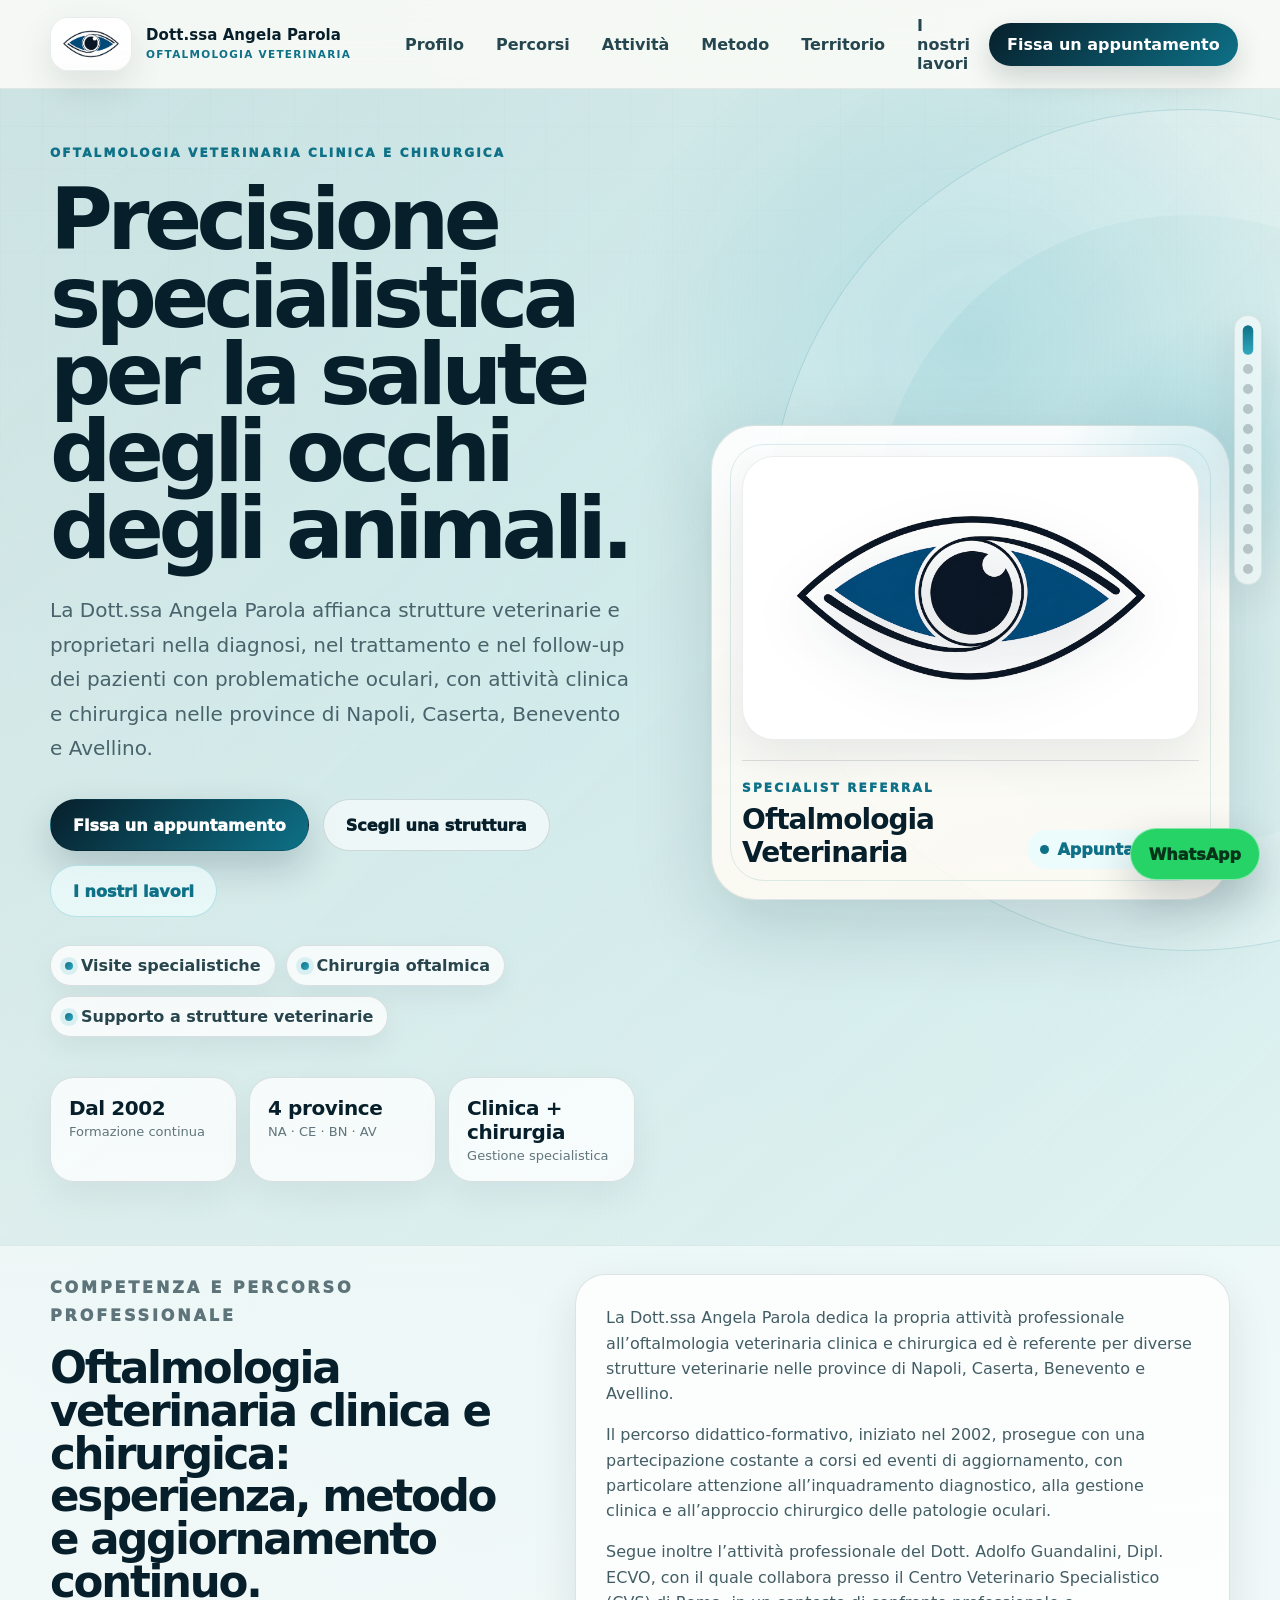
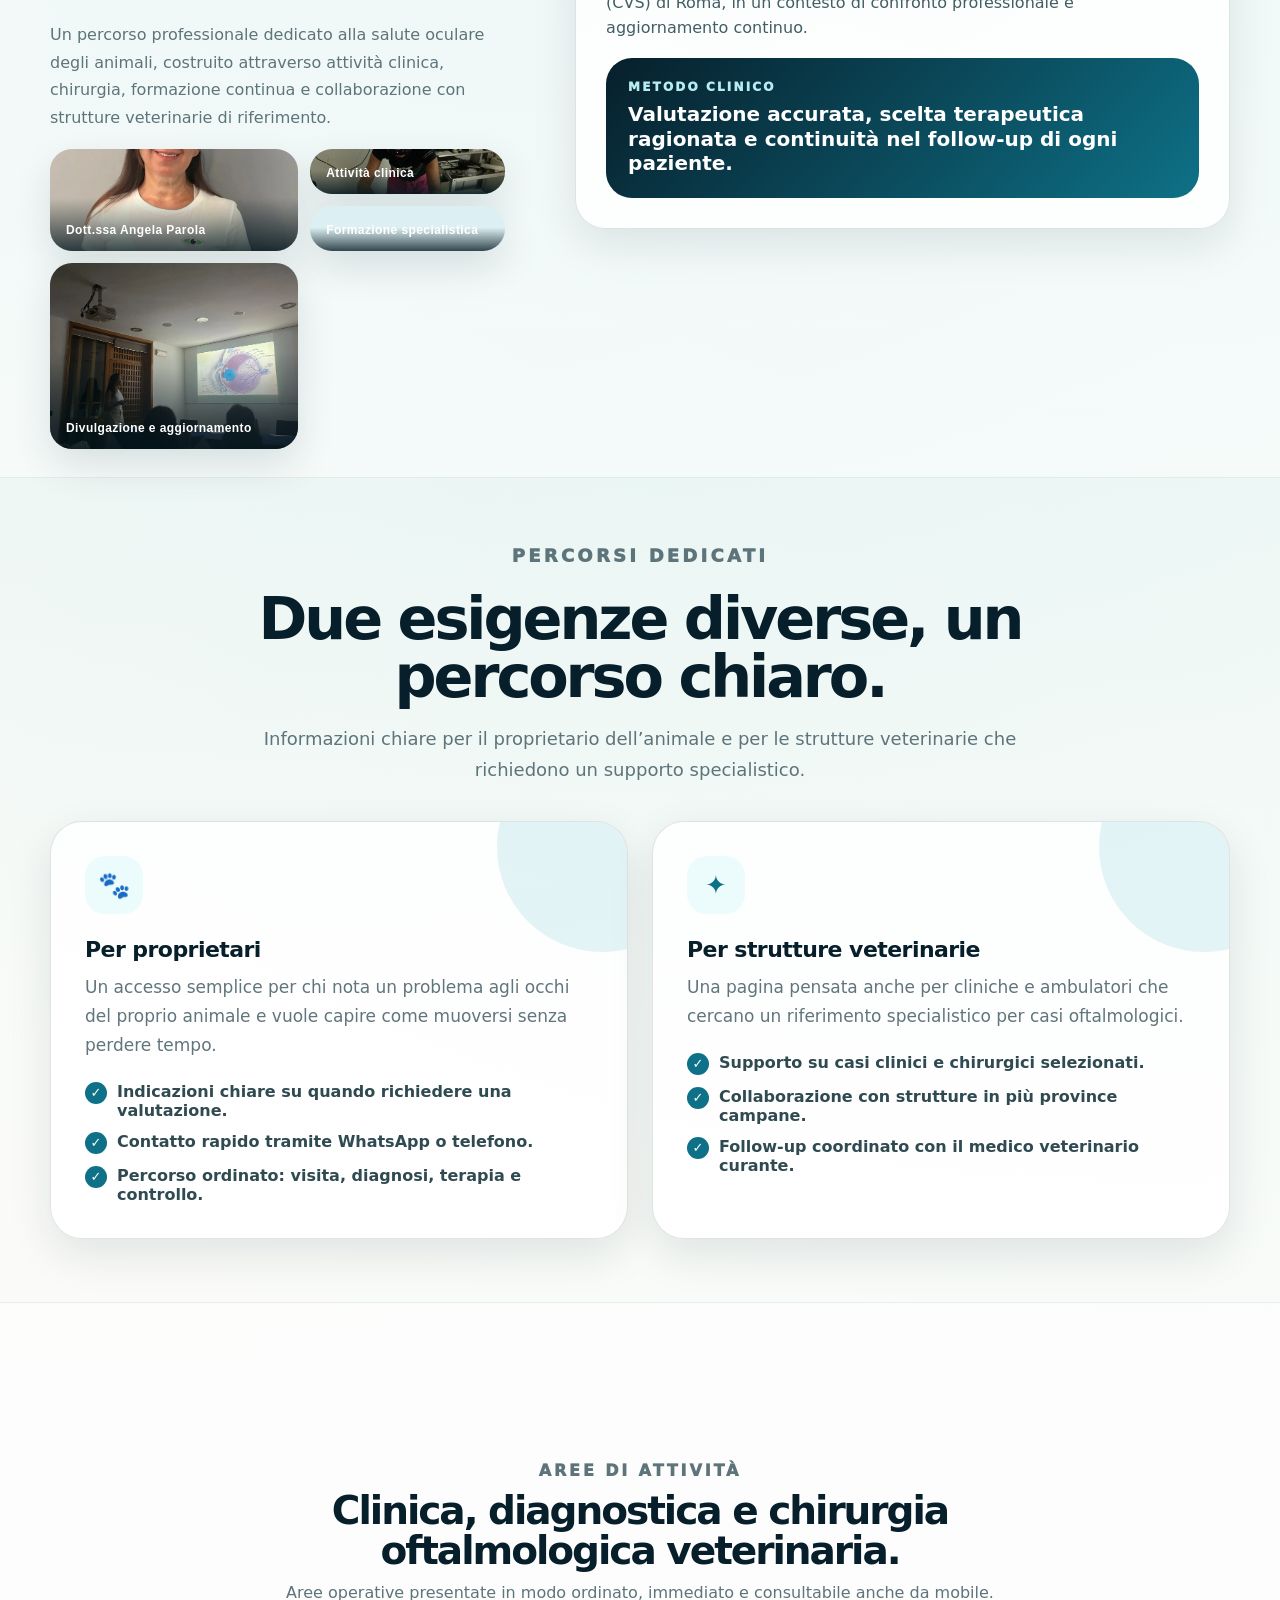
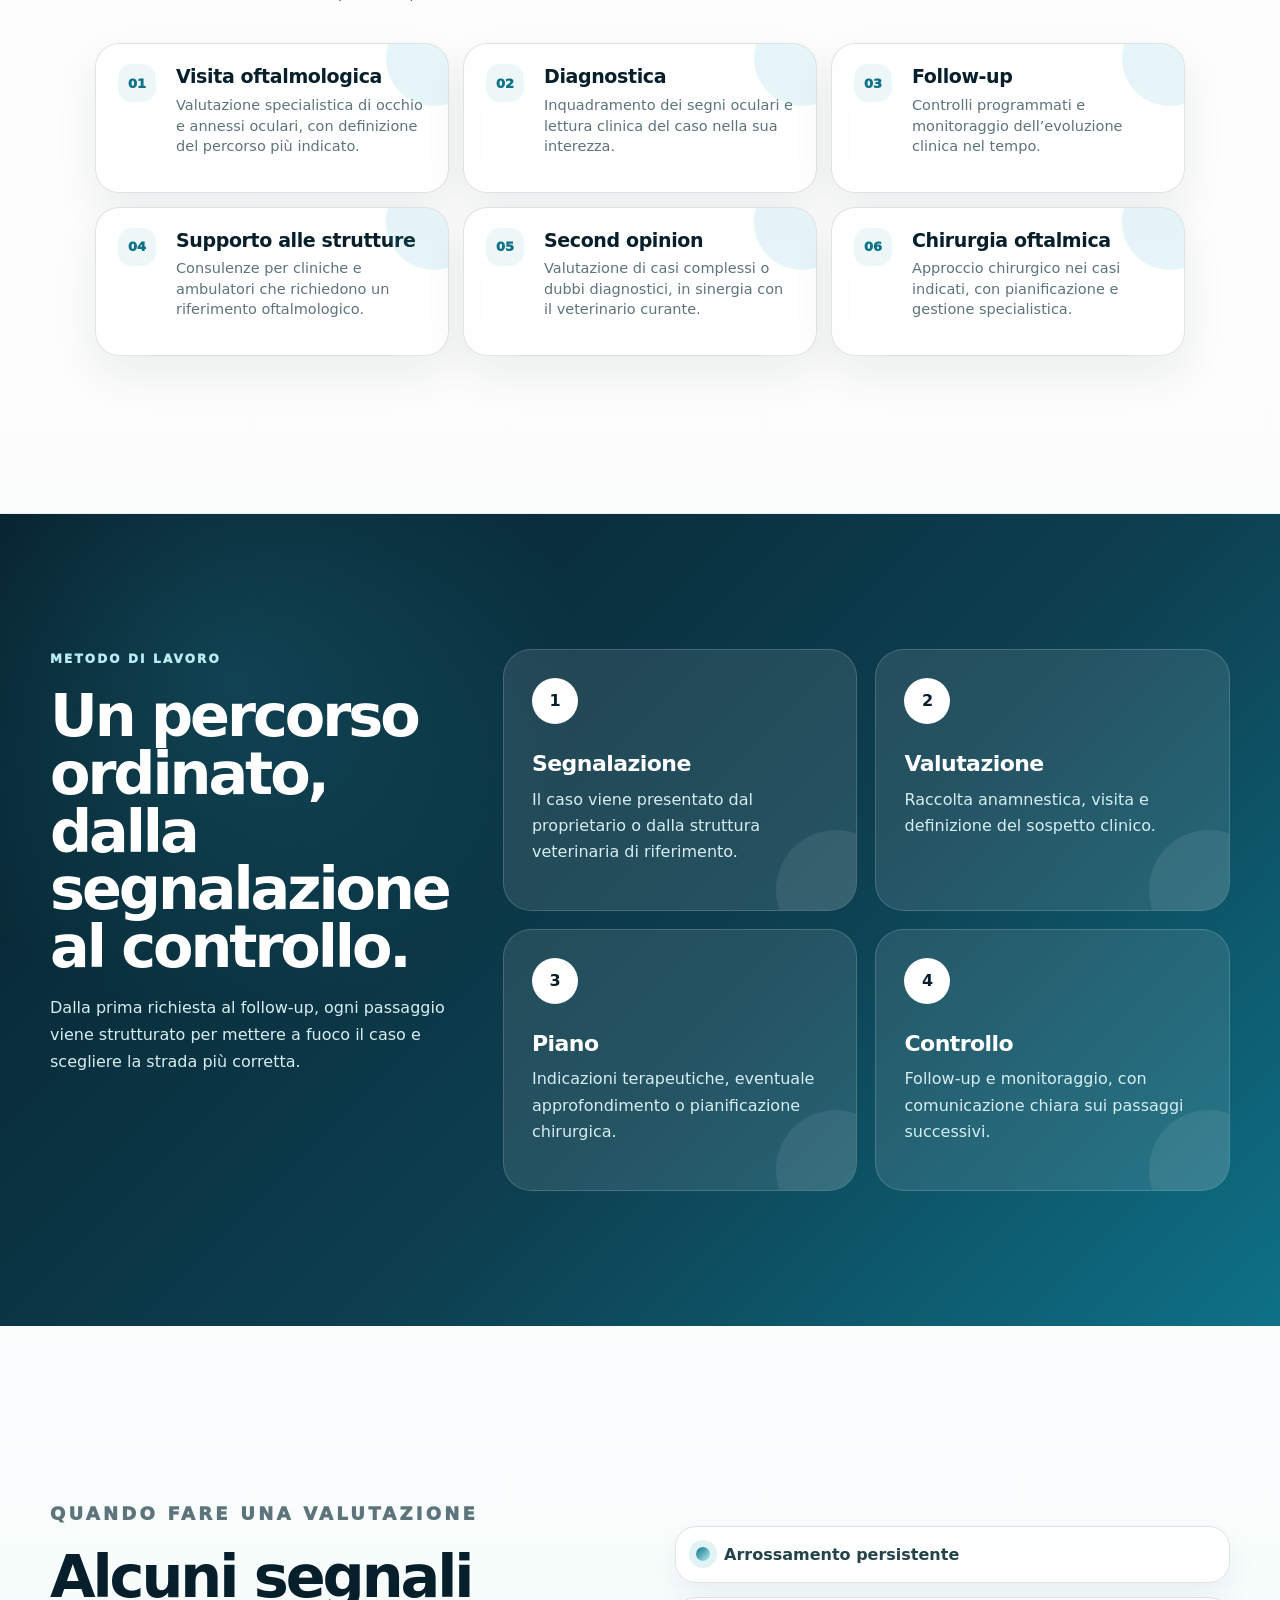
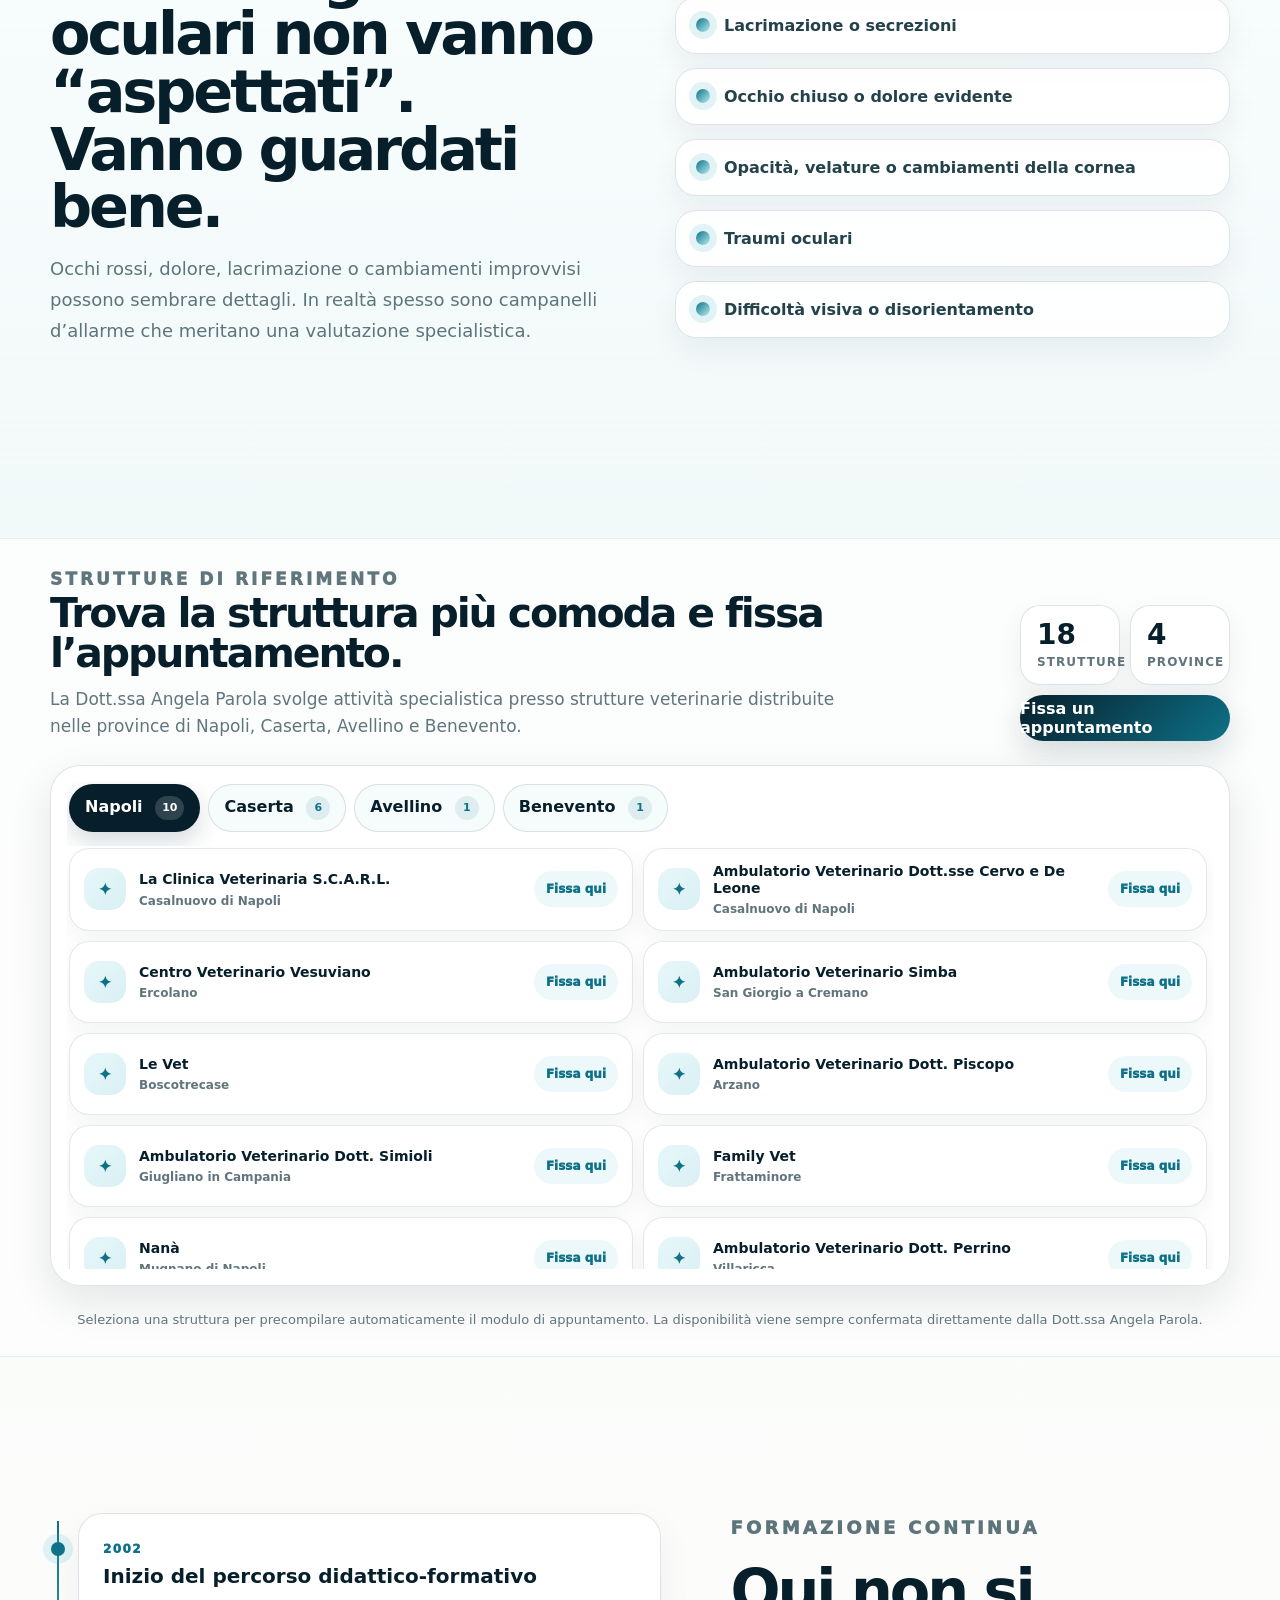
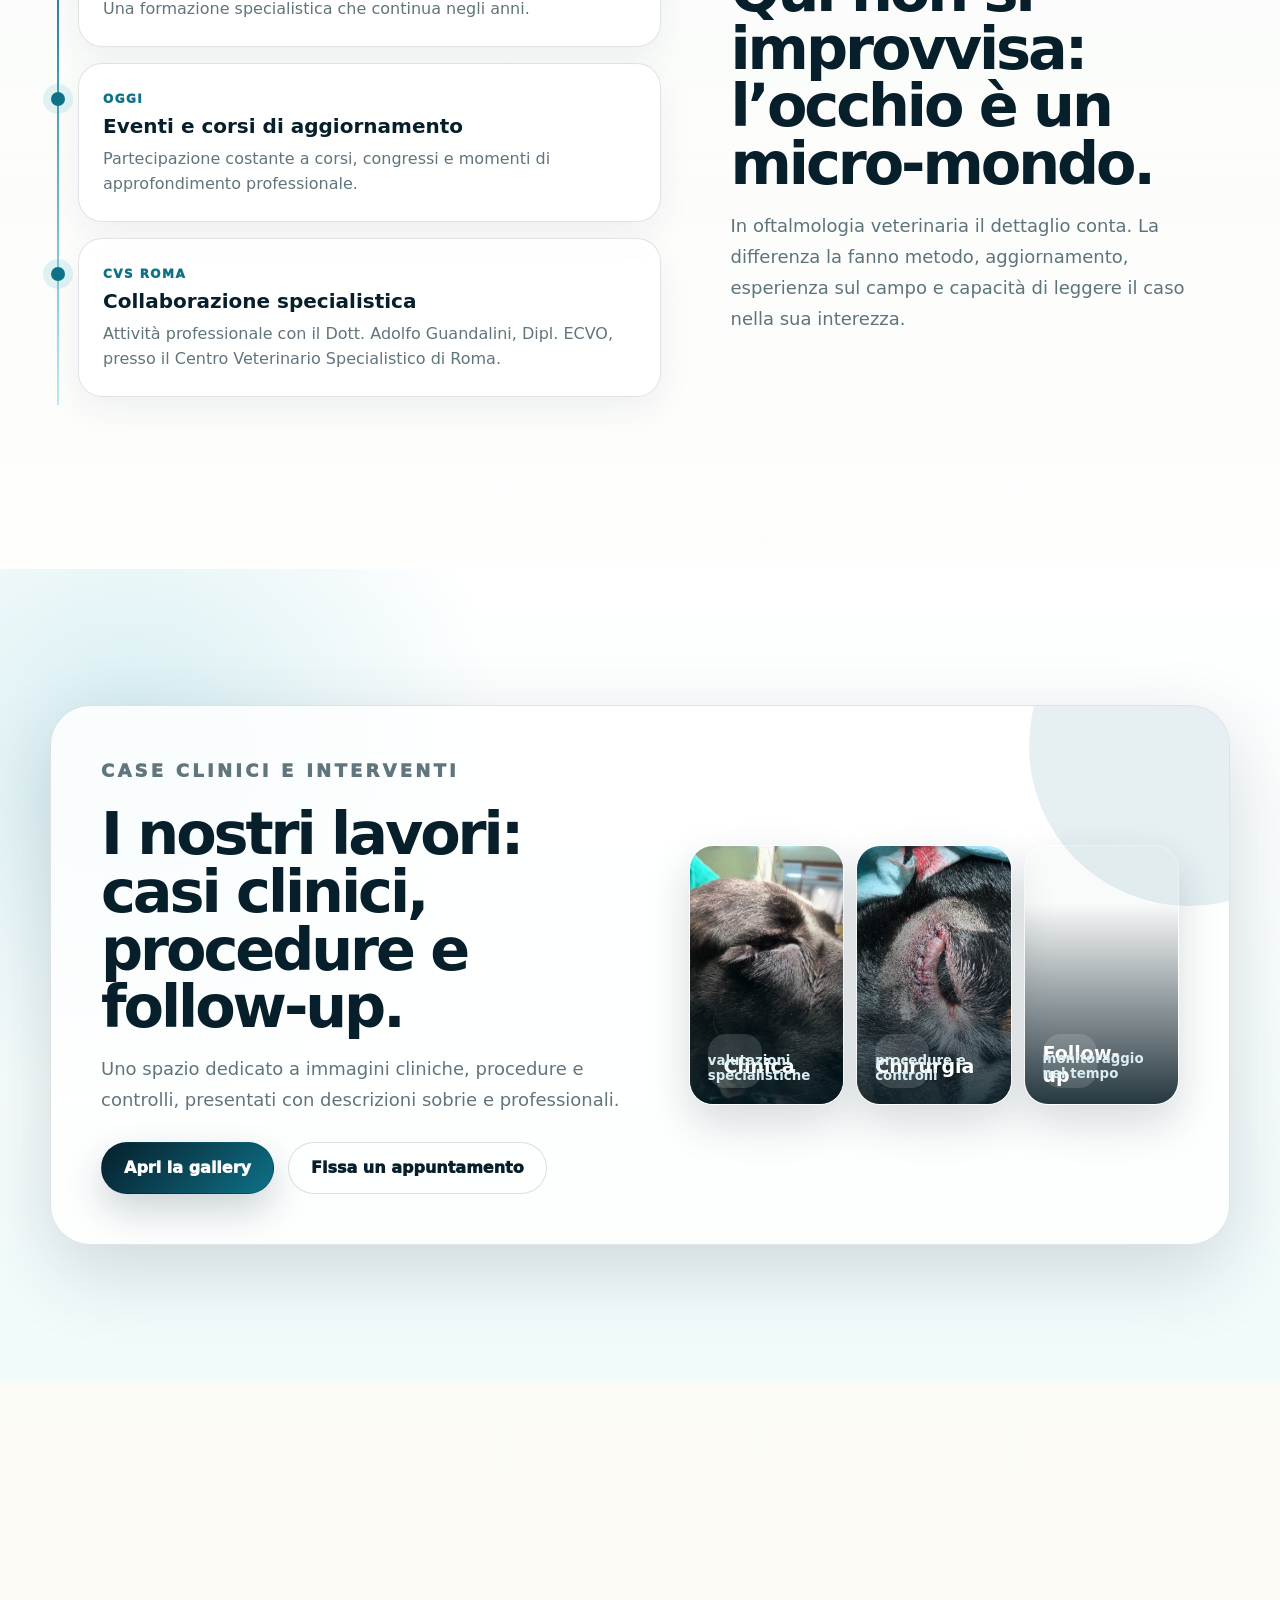
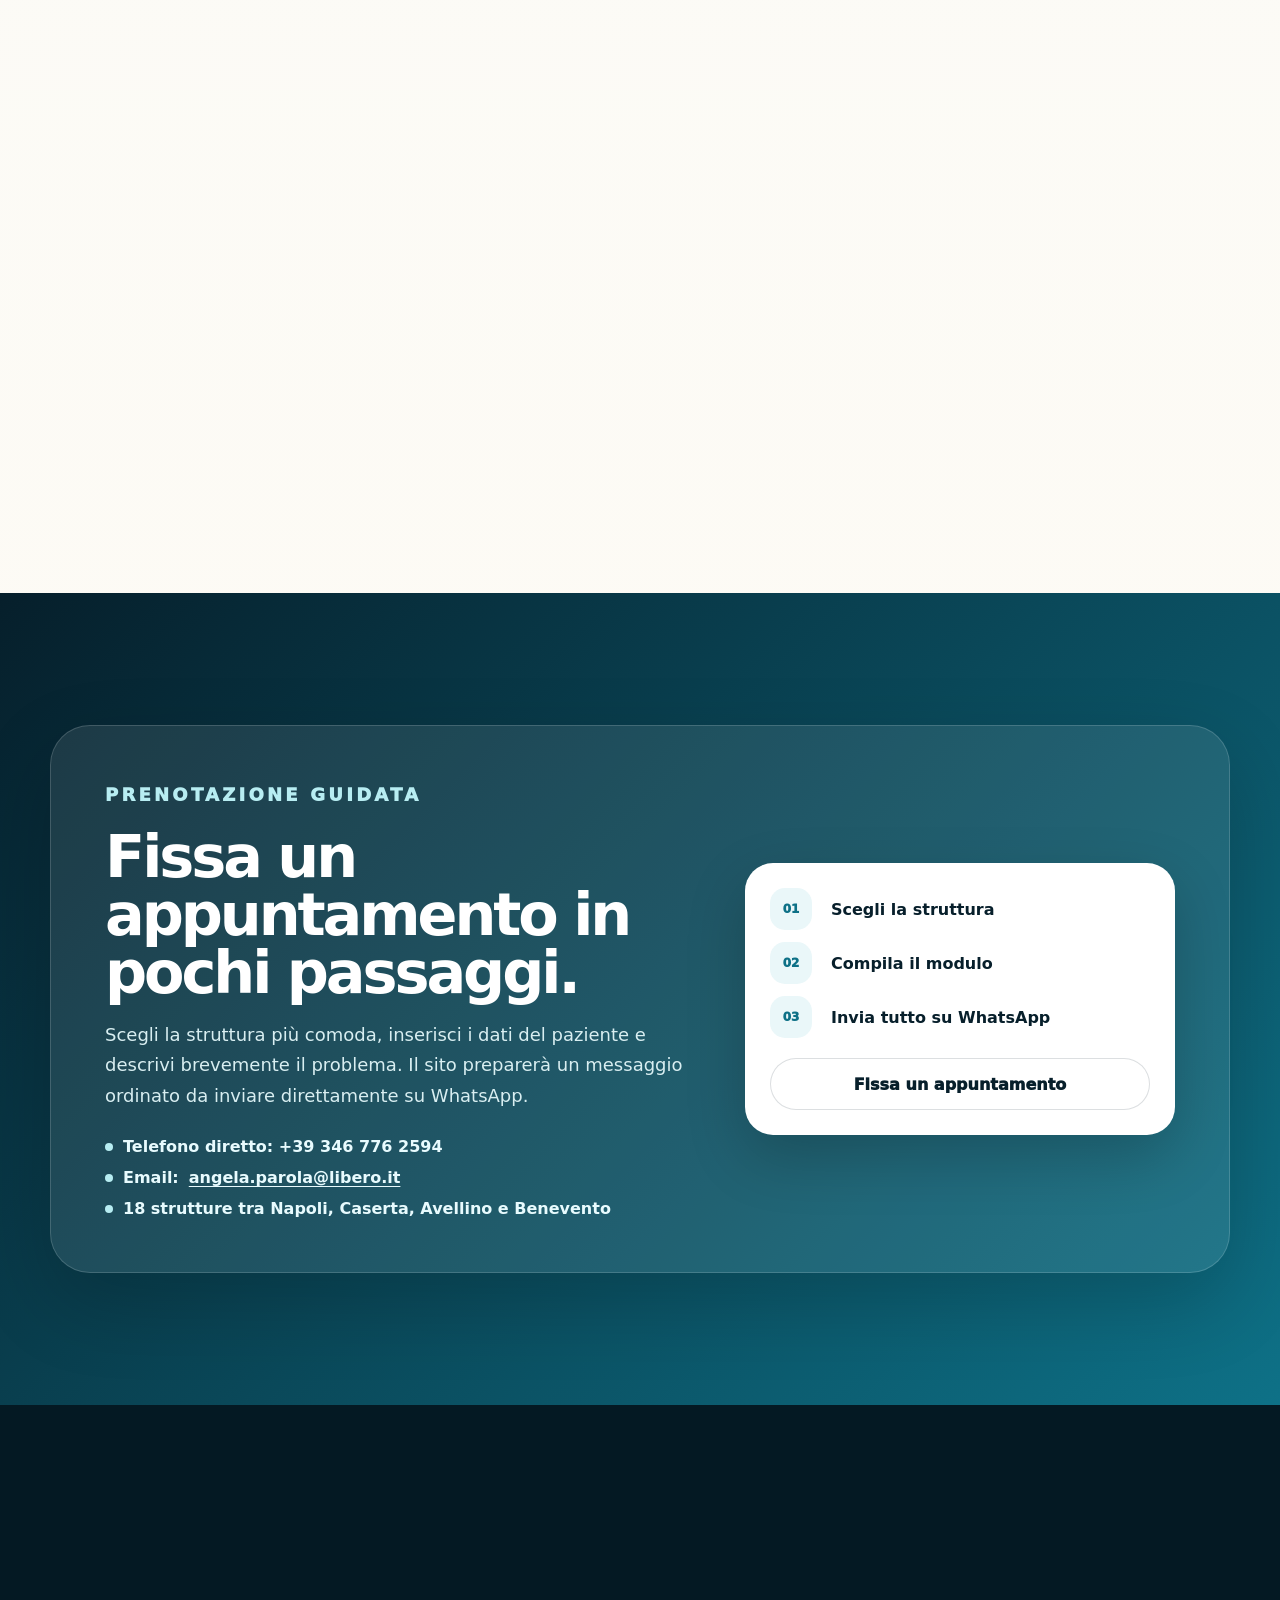
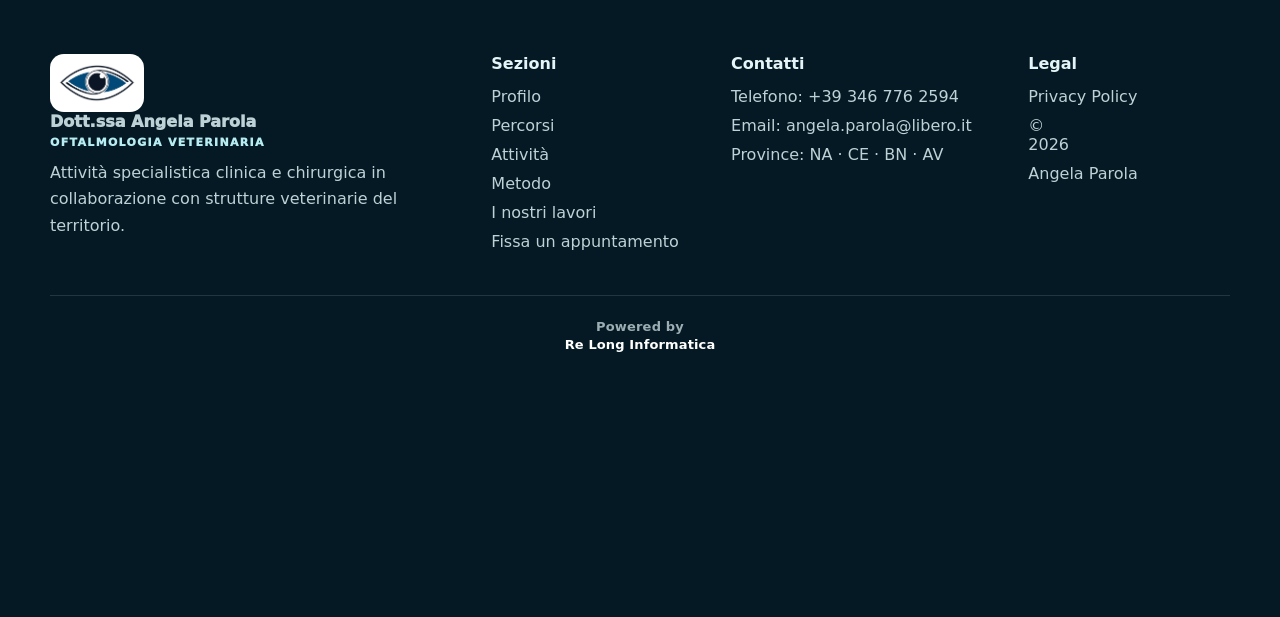
==== index.html @ 6f022336 "Add files via upload" ====
<!doctype html>
<html lang="it">
<head>
  <meta charset="utf-8" />
  <meta name="viewport" content="width=device-width, initial-scale=1" />
  <title>Dott.ssa Angela Parola | Oftalmologia Veterinaria</title>
  <meta name="description" content="Oftalmologia veterinaria clinica e chirurgica. Appuntamenti e attività specialistica presso strutture veterinarie in provincia di Napoli, Caserta, Benevento e Avellino." />
  <meta name="theme-color" content="#071f2b" />
  <meta property="og:title" content="Dott.ssa Angela Parola | Oftalmologia Veterinaria" />
  <meta property="og:description" content="Competenza specialistica in oftalmologia veterinaria clinica e chirurgica." />
  <meta property="og:type" content="website" />
  <meta property="og:image" content="assets/logo-angela-parola.webp" />
  <link rel="icon" type="image/png" href="assets/favicon.png" />
  <link rel="stylesheet" href="assets/style.css" />
  <script type="application/ld+json">
  {
    "@context": "https://schema.org",
    "@type": "VeterinaryCare",
    "name": "Dott.ssa Angela Parola - Oftalmologia Veterinaria",
    "description": "Oftalmologia veterinaria clinica e chirurgica. Referente per diverse strutture veterinarie nelle province di Napoli, Caserta, Benevento e Avellino.",
    "areaServed": ["Napoli", "Caserta", "Benevento", "Avellino"],
    "telephone": "+393467762594",
    "email": "angela.parola@libero.it",
    "medicalSpecialty": "Ophthalmology"
  }
  </script>
</head>
<body>
  <a class="skip-link" href="#main">Vai al contenuto</a>

  <header class="site-header" id="top">
    <nav class="nav container" aria-label="Navigazione principale">
      <a class="brand" href="#top" aria-label="Homepage Dott.ssa Angela Parola">
        <span class="brand-mark"><img src="assets/logo-angela-parola.webp" alt="Logo occhio Oftalmologia Veterinaria" /></span>
        <span class="brand-copy">
          <strong>Dott.ssa Angela Parola</strong>
          <small>Oftalmologia Veterinaria</small>
        </span>
      </a>
      <button class="nav-toggle" type="button" aria-expanded="false" aria-controls="nav-menu">
        <span></span><span></span><span></span><em>Menu</em>
      </button>
      <div class="nav-menu" id="nav-menu">
        <a href="#specialista">Profilo</a>
        <a href="#percorsi">Percorsi</a>
        <a href="#attivita">Attività</a>
        <a href="#percorso">Metodo</a>
        <a href="#territorio">Territorio</a>
        <a href="lavori.html">I nostri lavori</a>
        <a class="nav-cta" href="appuntamento.html">Fissa un appuntamento</a>
      </div>
    </nav>
  </header>

  <main id="main">
    <section class="hero section-pad">
      <div class="container hero-grid">
        <div class="hero-copy reveal">
          <p class="eyebrow">Oftalmologia veterinaria clinica e chirurgica</p>
          <h1>Precisione specialistica per la salute degli occhi degli animali.</h1>
          <p class="lead">La Dott.ssa Angela Parola affianca strutture veterinarie e proprietari nella diagnosi, nel trattamento e nel follow-up dei pazienti con problematiche oculari, con attività clinica e chirurgica nelle province di Napoli, Caserta, Benevento e Avellino.</p>
          <div class="hero-actions">
            <a class="btn primary" href="appuntamento.html">Fissa un appuntamento</a>
            <a class="btn ghost" href="#territorio">Scegli una struttura</a>
            <a class="btn soft-btn" href="lavori.html">I nostri lavori</a>
          </div>
          <div class="hero-strip" aria-label="Sintesi servizi">
            <span>Visite specialistiche</span>
            <span>Chirurgia oftalmica</span>
            <span>Supporto a strutture veterinarie</span>
          </div>
          <div class="trust-row" aria-label="Punti di forza">
            <div><strong>Dal 2002</strong><span>Formazione continua</span></div>
            <div><strong>4 province</strong><span>NA · CE · BN · AV</span></div>
            <div><strong>Clinica + chirurgia</strong><span>Gestione specialistica</span></div>
          </div>
        </div>

        <div class="hero-visual reveal delay-1" aria-label="Logo e sintesi professionale">
          <div class="premium-card">
            <div class="logo-stage">
              <img src="assets/logo-angela-parola.webp" alt="Logo occhio Dott.ssa Angela Parola" />
            </div>
            <div class="premium-card-caption">
              <div>
                <span>Specialist referral</span>
                <strong>Oftalmologia Veterinaria</strong>
              </div>
              <div class="status-pill">Appuntamenti</div>
            </div>
          </div>
          <div class="floating-card fc-1"><strong>Diagnosi</strong><span>visita · valutazione · follow-up</span></div>
          <div class="floating-card fc-2"><strong>Chirurgia</strong><span>pianificazione e gestione del caso</span></div>
          <div class="floating-orb orb-a"></div>
          <div class="floating-orb orb-b"></div>
        </div>
      </div>
    </section>

    <section class="section-pad soft" id="specialista">
      <div class="container split profile-split">
        <div class="profile-overview reveal">
          <div class="section-intro">
            <p class="eyebrow">Competenza e percorso professionale</p>
            <h2>Oftalmologia veterinaria clinica e chirurgica: esperienza, metodo e aggiornamento continuo.</h2>
            <p>Un percorso professionale dedicato alla salute oculare degli animali, costruito attraverso attività clinica, chirurgia, formazione continua e collaborazione con strutture veterinarie di riferimento.</p>
          </div>
          <div class="profile-photo-grid" aria-label="Attività professionale della Dott.ssa Angela Parola">
            <button class="profile-photo profile-photo-main" type="button" data-lightbox-src="assets/profilo/dottoressa-angela-parola-ritratto.webp" data-lightbox-alt="Ritratto della Dott.ssa Angela Parola">
              <img src="assets/profilo/dottoressa-angela-parola-ritratto.webp" alt="Ritratto della Dott.ssa Angela Parola" loading="lazy" decoding="async" />
              <span>Dott.ssa Angela Parola</span>
            </button>
            <button class="profile-photo profile-photo-clinica" type="button" data-lightbox-src="assets/profilo/attivita-clinica-03.webp" data-lightbox-alt="La Dott.ssa Angela Parola durante un esame oftalmologico veterinario">
              <img src="assets/profilo/attivita-clinica-03.webp" alt="La Dott.ssa Angela Parola durante un esame oftalmologico veterinario" loading="lazy" decoding="async" />
              <span>Attività clinica</span>
            </button>
            <button class="profile-photo profile-photo-formazione" type="button" data-lightbox-src="assets/profilo/formazione-specialistica-01.webp" data-lightbox-alt="Evento di aggiornamento professionale in oftalmologia veterinaria">
              <img src="assets/profilo/formazione-specialistica-01.webp" alt="Evento di aggiornamento professionale in oftalmologia veterinaria" loading="lazy" decoding="async" />
              <span>Formazione specialistica</span>
            </button>
            <button class="profile-photo profile-photo-divulgazione" type="button" data-lightbox-src="assets/profilo/attivita-formativa-02.webp" data-lightbox-alt="La Dott.ssa Angela Parola durante un incontro formativo">
              <img src="assets/profilo/attivita-formativa-02.webp" alt="La Dott.ssa Angela Parola durante un incontro formativo" loading="lazy" decoding="async" />
              <span>Divulgazione e aggiornamento</span>
            </button>
          </div>
        </div>
        <div class="content-card reveal delay-1">
          <p>La Dott.ssa Angela Parola dedica la propria attività professionale all’oftalmologia veterinaria clinica e chirurgica ed è referente per diverse strutture veterinarie nelle province di Napoli, Caserta, Benevento e Avellino.</p>
          <p>Il percorso didattico-formativo, iniziato nel 2002, prosegue con una partecipazione costante a corsi ed eventi di aggiornamento, con particolare attenzione all’inquadramento diagnostico, alla gestione clinica e all’approccio chirurgico delle patologie oculari.</p>
          <p>Segue inoltre l’attività professionale del Dott. Adolfo Guandalini, Dipl. ECVO, con il quale collabora presso il Centro Veterinario Specialistico (CVS) di Roma, in un contesto di confronto professionale e aggiornamento continuo.</p>
          <div class="quote-panel">
            <span>Metodo clinico</span>
            <strong>Valutazione accurata, scelta terapeutica ragionata e continuità nel follow-up di ogni paziente.</strong>
          </div>
        </div>
      </div>
    </section>

    <section class="section-pad" id="percorsi">
      <div class="container">
        <div class="section-heading center reveal">
          <p class="eyebrow">Percorsi dedicati</p>
          <h2>Due esigenze diverse, un percorso chiaro.</h2>
          <p>Informazioni chiare per il proprietario dell’animale e per le strutture veterinarie che richiedono un supporto specialistico.</p>
        </div>
        <div class="audience-grid">
          <article class="audience-card reveal">
            <div class="icon">🐾</div>
            <h3>Per proprietari</h3>
            <p>Un accesso semplice per chi nota un problema agli occhi del proprio animale e vuole capire come muoversi senza perdere tempo.</p>
            <ul>
              <li>Indicazioni chiare su quando richiedere una valutazione.</li>
              <li>Contatto rapido tramite WhatsApp o telefono.</li>
              <li>Percorso ordinato: visita, diagnosi, terapia e controllo.</li>
            </ul>
          </article>
          <article class="audience-card reveal delay-1">
            <div class="icon">✦</div>
            <h3>Per strutture veterinarie</h3>
            <p>Una pagina pensata anche per cliniche e ambulatori che cercano un riferimento specialistico per casi oftalmologici.</p>
            <ul>
              <li>Supporto su casi clinici e chirurgici selezionati.</li>
              <li>Collaborazione con strutture in più province campane.</li>
              <li>Follow-up coordinato con il medico veterinario curante.</li>
            </ul>
          </article>
        </div>
      </div>
    </section>

    <section class="section-pad soft" id="attivita">
      <div class="container">
        <div class="section-heading center reveal">
          <p class="eyebrow">Aree di attività</p>
          <h2>Clinica, diagnostica e chirurgia oftalmologica veterinaria.</h2>
          <p>Aree operative presentate in modo ordinato, immediato e consultabile anche da mobile.</p>
        </div>
        <div class="service-grid">
          <article class="service-card reveal"><span>01</span><h3>Visita oftalmologica</h3><p>Valutazione specialistica di occhio e annessi oculari, con definizione del percorso più indicato.</p></article>
          <article class="service-card reveal delay-1"><span>02</span><h3>Diagnostica</h3><p>Inquadramento dei segni oculari e lettura clinica del caso nella sua interezza.</p></article>
          <article class="service-card reveal delay-2"><span>03</span><h3>Follow-up</h3><p>Controlli programmati e monitoraggio dell’evoluzione clinica nel tempo.</p></article>
          <article class="service-card reveal"><span>04</span><h3>Supporto alle strutture</h3><p>Consulenze per cliniche e ambulatori che richiedono un riferimento oftalmologico.</p></article>
          <article class="service-card reveal delay-1"><span>05</span><h3>Second opinion</h3><p>Valutazione di casi complessi o dubbi diagnostici, in sinergia con il veterinario curante.</p></article>
          <article class="service-card reveal delay-2"><span>06</span><h3>Chirurgia oftalmica</h3><p>Approccio chirurgico nei casi indicati, con pianificazione e gestione specialistica.</p></article>
        </div>
      </div>
    </section>

    <section class="section-pad dark-band" id="percorso">
      <div class="container process-shell">
        <div class="process-intro reveal">
          <p class="eyebrow light">Metodo di lavoro</p>
          <h2>Un percorso ordinato, dalla segnalazione al controllo.</h2>
          <p>Dalla prima richiesta al follow-up, ogni passaggio viene strutturato per mettere a fuoco il caso e scegliere la strada più corretta.</p>
        </div>
        <div class="process-grid">
          <div class="process-step reveal"><b>1</b><h3>Segnalazione</h3><p>Il caso viene presentato dal proprietario o dalla struttura veterinaria di riferimento.</p></div>
          <div class="process-step reveal delay-1"><b>2</b><h3>Valutazione</h3><p>Raccolta anamnestica, visita e definizione del sospetto clinico.</p></div>
          <div class="process-step reveal delay-2"><b>3</b><h3>Piano</h3><p>Indicazioni terapeutiche, eventuale approfondimento o pianificazione chirurgica.</p></div>
          <div class="process-step reveal delay-3"><b>4</b><h3>Controllo</h3><p>Follow-up e monitoraggio, con comunicazione chiara sui passaggi successivi.</p></div>
        </div>
      </div>
    </section>

    <section class="section-pad symptoms-section">
      <div class="container two-col">
        <div class="section-intro reveal">
          <p class="eyebrow">Quando fare una valutazione</p>
          <h2>Alcuni segnali oculari non vanno “aspettati”. Vanno guardati bene.</h2>
          <p>Occhi rossi, dolore, lacrimazione o cambiamenti improvvisi possono sembrare dettagli. In realtà spesso sono campanelli d’allarme che meritano una valutazione specialistica.</p>
        </div>
        <div class="symptoms-list reveal delay-1">
          <div><span></span>Arrossamento persistente</div>
          <div><span></span>Lacrimazione o secrezioni</div>
          <div><span></span>Occhio chiuso o dolore evidente</div>
          <div><span></span>Opacità, velature o cambiamenti della cornea</div>
          <div><span></span>Traumi oculari</div>
          <div><span></span>Difficoltà visiva o disorientamento</div>
        </div>
      </div>
    </section>

    <section class="section-pad soft" id="territorio">
      <div class="container structures-shell">
        <div class="structures-heading reveal">
          <div>
            <p class="eyebrow">Strutture di riferimento</p>
            <h2>Trova la struttura più comoda e fissa l’appuntamento.</h2>
            <p>La Dott.ssa Angela Parola svolge attività specialistica presso strutture veterinarie distribuite nelle province di Napoli, Caserta, Avellino e Benevento.</p>
          </div>
          <div class="network-summary" aria-label="Riepilogo rete strutture">
            <div><strong>18</strong><span>strutture</span></div>
            <div><strong>4</strong><span>province</span></div>
            <a href="appuntamento.html">Fissa un appuntamento</a>
          </div>
        </div>

        <div class="structures-browser reveal delay-1" >
          <div class="province-tabs" role="tablist" aria-label="Filtra strutture per provincia">
            <button class="province-tab active" type="button" data-province-filter="napoli" role="tab" aria-selected="true">Napoli <span>10</span></button>
            <button class="province-tab" type="button" data-province-filter="caserta" role="tab" aria-selected="false">Caserta <span>6</span></button>
            <button class="province-tab" type="button" data-province-filter="avellino" role="tab" aria-selected="false">Avellino <span>1</span></button>
            <button class="province-tab" type="button" data-province-filter="benevento" role="tab" aria-selected="false">Benevento <span>1</span></button>
          </div>
          <div class="structures-list" id="structuresList" data-no-snap aria-live="polite">
            <article class="structure-card" data-province="napoli">
              <div class="structure-icon" aria-hidden="true">✦</div>
              <div class="structure-copy">
                <strong>La Clinica Veterinaria S.C.A.R.L.</strong>
                <span>Casalnuovo di Napoli</span>
              </div>
              <a href="appuntamento.html?struttura=La%20Clinica%20Veterinaria%20S.C.A.R.L.&provincia=Napoli" aria-label="Fissa un appuntamento presso La Clinica Veterinaria S.C.A.R.L.">Fissa qui</a>
            </article>
            <article class="structure-card" data-province="napoli">
              <div class="structure-icon" aria-hidden="true">✦</div>
              <div class="structure-copy">
                <strong>Ambulatorio Veterinario Dott.sse Cervo e De Leone</strong>
                <span>Casalnuovo di Napoli</span>
              </div>
              <a href="appuntamento.html?struttura=Ambulatorio%20Veterinario%20Dott.sse%20Cervo%20e%20De%20Leone&provincia=Napoli" aria-label="Fissa un appuntamento presso Ambulatorio Veterinario Dott.sse Cervo e De Leone">Fissa qui</a>
            </article>
            <article class="structure-card" data-province="napoli">
              <div class="structure-icon" aria-hidden="true">✦</div>
              <div class="structure-copy">
                <strong>Centro Veterinario Vesuviano</strong>
                <span>Ercolano</span>
              </div>
              <a href="appuntamento.html?struttura=Centro%20Veterinario%20Vesuviano&provincia=Napoli" aria-label="Fissa un appuntamento presso Centro Veterinario Vesuviano">Fissa qui</a>
            </article>
            <article class="structure-card" data-province="napoli">
              <div class="structure-icon" aria-hidden="true">✦</div>
              <div class="structure-copy">
                <strong>Ambulatorio Veterinario Simba</strong>
                <span>San Giorgio a Cremano</span>
              </div>
              <a href="appuntamento.html?struttura=Ambulatorio%20Veterinario%20Simba&provincia=Napoli" aria-label="Fissa un appuntamento presso Ambulatorio Veterinario Simba">Fissa qui</a>
            </article>
            <article class="structure-card" data-province="napoli">
              <div class="structure-icon" aria-hidden="true">✦</div>
              <div class="structure-copy">
                <strong>Le Vet</strong>
                <span>Boscotrecase</span>
              </div>
              <a href="appuntamento.html?struttura=Le%20Vet&provincia=Napoli" aria-label="Fissa un appuntamento presso Le Vet">Fissa qui</a>
            </article>
            <article class="structure-card" data-province="napoli">
              <div class="structure-icon" aria-hidden="true">✦</div>
              <div class="structure-copy">
                <strong>Ambulatorio Veterinario Dott. Piscopo</strong>
                <span>Arzano</span>
              </div>
              <a href="appuntamento.html?struttura=Ambulatorio%20Veterinario%20Dott.%20Piscopo&provincia=Napoli" aria-label="Fissa un appuntamento presso Ambulatorio Veterinario Dott. Piscopo">Fissa qui</a>
            </article>
            <article class="structure-card" data-province="napoli">
              <div class="structure-icon" aria-hidden="true">✦</div>
              <div class="structure-copy">
                <strong>Ambulatorio Veterinario Dott. Simioli</strong>
                <span>Giugliano in Campania</span>
              </div>
              <a href="appuntamento.html?struttura=Ambulatorio%20Veterinario%20Dott.%20Simioli&provincia=Napoli" aria-label="Fissa un appuntamento presso Ambulatorio Veterinario Dott. Simioli">Fissa qui</a>
            </article>
            <article class="structure-card" data-province="napoli">
              <div class="structure-icon" aria-hidden="true">✦</div>
              <div class="structure-copy">
                <strong>Family Vet</strong>
                <span>Frattaminore</span>
              </div>
              <a href="appuntamento.html?struttura=Family%20Vet&provincia=Napoli" aria-label="Fissa un appuntamento presso Family Vet">Fissa qui</a>
            </article>
            <article class="structure-card" data-province="napoli">
              <div class="structure-icon" aria-hidden="true">✦</div>
              <div class="structure-copy">
                <strong>Nanà</strong>
                <span>Mugnano di Napoli</span>
              </div>
              <a href="appuntamento.html?struttura=Nan%C3%A0&provincia=Napoli" aria-label="Fissa un appuntamento presso Nanà">Fissa qui</a>
            </article>
            <article class="structure-card" data-province="napoli">
              <div class="structure-icon" aria-hidden="true">✦</div>
              <div class="structure-copy">
                <strong>Ambulatorio Veterinario Dott. Perrino</strong>
                <span>Villaricca</span>
              </div>
              <a href="appuntamento.html?struttura=Ambulatorio%20Veterinario%20Dott.%20Perrino&provincia=Napoli" aria-label="Fissa un appuntamento presso Ambulatorio Veterinario Dott. Perrino">Fissa qui</a>
            </article>
            <article class="structure-card" data-province="caserta">
              <div class="structure-icon" aria-hidden="true">✦</div>
              <div class="structure-copy">
                <strong>Clinica Veterinaria Animalia</strong>
                <span>Aversa</span>
              </div>
              <a href="appuntamento.html?struttura=Clinica%20Veterinaria%20Animalia&provincia=Caserta" aria-label="Fissa un appuntamento presso Clinica Veterinaria Animalia">Fissa qui</a>
            </article>
            <article class="structure-card" data-province="caserta">
              <div class="structure-icon" aria-hidden="true">✦</div>
              <div class="structure-copy">
                <strong>Global Veterinaria</strong>
                <span>Aversa</span>
              </div>
              <a href="appuntamento.html?struttura=Global%20Veterinaria&provincia=Caserta" aria-label="Fissa un appuntamento presso Global Veterinaria">Fissa qui</a>
            </article>
            <article class="structure-card" data-province="caserta">
              <div class="structure-icon" aria-hidden="true">✦</div>
              <div class="structure-copy">
                <strong>Veter Center</strong>
                <span>Santa Maria Capua Vetere</span>
              </div>
              <a href="appuntamento.html?struttura=Veter%20Center&provincia=Caserta" aria-label="Fissa un appuntamento presso Veter Center">Fissa qui</a>
            </article>
            <article class="structure-card" data-province="caserta">
              <div class="structure-icon" aria-hidden="true">✦</div>
              <div class="structure-copy">
                <strong>Vi Ma Vet</strong>
                <span>Capua</span>
              </div>
              <a href="appuntamento.html?struttura=Vi%20Ma%20Vet&provincia=Caserta" aria-label="Fissa un appuntamento presso Vi Ma Vet">Fissa qui</a>
            </article>
            <article class="structure-card" data-province="caserta">
              <div class="structure-icon" aria-hidden="true">✦</div>
              <div class="structure-copy">
                <strong>Vet &amp; Pets</strong>
                <span>Castel Volturno</span>
              </div>
              <a href="appuntamento.html?struttura=Vet%20%26%20Pets&provincia=Caserta" aria-label="Fissa un appuntamento presso Vet &amp; Pets">Fissa qui</a>
            </article>
            <article class="structure-card" data-province="caserta">
              <div class="structure-icon" aria-hidden="true">✦</div>
              <div class="structure-copy">
                <strong>Ambulatorio Veterinario Dott. Fusco e De Tommaso</strong>
                <span>Caserta</span>
              </div>
              <a href="appuntamento.html?struttura=Ambulatorio%20Veterinario%20Dott.%20Fusco%20e%20De%20Tommaso&provincia=Caserta" aria-label="Fissa un appuntamento presso Ambulatorio Veterinario Dott. Fusco e De Tommaso">Fissa qui</a>
            </article>
            <article class="structure-card" data-province="avellino">
              <div class="structure-icon" aria-hidden="true">✦</div>
              <div class="structure-copy">
                <strong>Ambulatorio Veterinario Dott. Zotti</strong>
                <span>Ariano Irpino</span>
              </div>
              <a href="appuntamento.html?struttura=Ambulatorio%20Veterinario%20Dott.%20Zotti&provincia=Avellino" aria-label="Fissa un appuntamento presso Ambulatorio Veterinario Dott. Zotti">Fissa qui</a>
            </article>
            <article class="structure-card" data-province="benevento">
              <div class="structure-icon" aria-hidden="true">✦</div>
              <div class="structure-copy">
                <strong>Clinica Veterinaria Sannio</strong>
                <span>Benevento</span>
              </div>
              <a href="appuntamento.html?struttura=Clinica%20Veterinaria%20Sannio&provincia=Benevento" aria-label="Fissa un appuntamento presso Clinica Veterinaria Sannio">Fissa qui</a>
            </article>
          </div>
        </div>
        <p class="structures-note reveal">Seleziona una struttura per precompilare automaticamente il modulo di appuntamento. La disponibilità viene sempre confermata direttamente dalla Dott.ssa Angela Parola.</p>
      </div>
    </section>

    <section class="section-pad education">
      <div class="container split reverse">
        <div class="timeline reveal">
          <div class="timeline-item"><span>2002</span><strong>Inizio del percorso didattico-formativo</strong><p>Una formazione specialistica che continua negli anni.</p></div>
          <div class="timeline-item"><span>Oggi</span><strong>Eventi e corsi di aggiornamento</strong><p>Partecipazione costante a corsi, congressi e momenti di approfondimento professionale.</p></div>
          <div class="timeline-item"><span>CVS Roma</span><strong>Collaborazione specialistica</strong><p>Attività professionale con il Dott. Adolfo Guandalini, Dipl. ECVO, presso il Centro Veterinario Specialistico di Roma.</p></div>
        </div>
        <div class="section-intro reveal delay-1">
          <p class="eyebrow">Formazione continua</p>
          <h2>Qui non si improvvisa: l’occhio è un micro-mondo.</h2>
          <p>In oftalmologia veterinaria il dettaglio conta. La differenza la fanno metodo, aggiornamento, esperienza sul campo e capacità di leggere il caso nella sua interezza.</p>
        </div>
      </div>
    </section>

    <section class="section-pad works-preview" id="lavori">
      <div class="container works-panel reveal">
        <div class="works-copy">
          <p class="eyebrow">Case clinici e interventi</p>
          <h2>I nostri lavori: casi clinici, procedure e follow-up.</h2>
          <p>Uno spazio dedicato a immagini cliniche, procedure e controlli, presentati con descrizioni sobrie e professionali.</p>
          <div class="works-actions">
            <a class="btn primary" href="lavori.html">Apri la gallery</a>
            <a class="btn ghost" href="appuntamento.html">Fissa un appuntamento</a>
          </div>
        </div>
        <div class="works-preview-grid works-image-preview" aria-label="Anteprima di casi clinici reali">
          <a class="work-thumb" href="lavori.html#galleryGrid">
            <img src="assets/lavori/caso-clinico-01.webp" alt="Anteprima di un caso clinico oftalmologico veterinario" loading="lazy" decoding="async" />
            <span><strong>Clinica</strong><small>valutazioni specialistiche</small></span>
          </a>
          <a class="work-thumb" href="lavori.html#galleryGrid">
            <img src="assets/lavori/post-operatorio-04.webp" alt="Anteprima di un controllo post-operatorio oftalmologico veterinario" loading="lazy" decoding="async" />
            <span><strong>Chirurgia</strong><small>procedure e controlli</small></span>
          </a>
          <a class="work-thumb" href="lavori.html#galleryGrid">
            <img src="assets/lavori/follow-up-06.webp" alt="Anteprima di un follow-up oftalmologico veterinario" loading="lazy" decoding="async" />
            <span><strong>Follow-up</strong><small>monitoraggio nel tempo</small></span>
          </a>
        </div>
      </div>
    </section>

    <section class="section-pad" id="faq">
      <div class="container faq-grid">
        <div class="section-intro reveal">
          <p class="eyebrow">Domande rapide</p>
          <h2>Domande frequenti per orientarsi rapidamente.</h2>
          <p>Risposte sintetiche per capire quando richiedere una valutazione e come avviare il percorso.</p>
        </div>
        <div class="faq-list reveal delay-1">
          <details open><summary>Come si fissa un appuntamento?</summary><p>Apri la pagina “Fissa un appuntamento”, seleziona la struttura preferita e compila i dati richiesti. Al termine verrà preparato automaticamente un messaggio WhatsApp completo da inviare.</p></details>
          <details><summary>In quali province opera?</summary><p>L’attività è svolta come referente di diverse strutture nelle province di Napoli, Caserta, Benevento e Avellino.</p></details>
          <details><summary>La sezione “I nostri lavori” può mostrare interventi reali?</summary><p>Sì, purché le immagini siano autorizzate, prive di dati sensibili e accompagnate da descrizioni sobrie e professionali.</p></details>
          <details><summary>Quando non conviene aspettare?</summary><p>In presenza di dolore, occhio chiuso, trauma, opacità improvvisa, secrezioni importanti o riduzione della vista, è meglio richiedere rapidamente una valutazione.</p></details>
        </div>
      </div>
    </section>

    <section class="cta-section" id="contatti">
      <div class="container appointment-cta reveal">
        <div>
          <p class="eyebrow light">Prenotazione guidata</p>
          <h2>Fissa un appuntamento in pochi passaggi.</h2>
          <p>Scegli la struttura più comoda, inserisci i dati del paziente e descrivi brevemente il problema. Il sito preparerà un messaggio ordinato da inviare direttamente su WhatsApp.</p>
          <div class="contact-points">
            <span>Telefono diretto: +39 346 776 2594</span>
            <span>Email: <a href="mailto:angela.parola@libero.it">angela.parola@libero.it</a></span>
            <span>18 strutture tra Napoli, Caserta, Avellino e Benevento</span>
          </div>
        </div>
        <div class="appointment-cta-card">
          <span class="appointment-step">01</span>
          <strong>Scegli la struttura</strong>
          <span class="appointment-step">02</span>
          <strong>Compila il modulo</strong>
          <span class="appointment-step">03</span>
          <strong>Invia tutto su WhatsApp</strong>
          <a class="btn primary inverted" href="appuntamento.html">Fissa un appuntamento</a>
        </div>
      </div>
    </section>
  </main>

  <footer class="site-footer">
    <div class="container footer-grid">
      <div>
        <a class="footer-brand" href="#top"><img src="assets/logo-angela-parola.webp" alt="Logo occhio" /><span>Dott.ssa Angela Parola<br><small>Oftalmologia Veterinaria</small></span></a>
        <p>Attività specialistica clinica e chirurgica in collaborazione con strutture veterinarie del territorio.</p>
      </div>
      <div>
        <strong>Sezioni</strong>
        <a href="#specialista">Profilo</a>
        <a href="#percorsi">Percorsi</a>
        <a href="#attivita">Attività</a>
        <a href="#percorso">Metodo</a>
        <a href="lavori.html">I nostri lavori</a>
        <a href="appuntamento.html">Fissa un appuntamento</a>
      </div>
      <div>
        <strong>Contatti</strong>
        <a href="tel:+393467762594">Telefono: +39 346 776 2594</a>
        <a href="mailto:angela.parola@libero.it">Email: angela.parola@libero.it</a>
        <span>Province: NA · CE · BN · AV</span>
      </div>
      <div>
        <strong>Legal</strong>
        <a href="privacy.html">Privacy Policy</a>
        <span>© <span id="year"></span> Angela Parola</span>
      </div>
    </div>
    <div class="container powered-by" aria-label="Crediti sito">
      <p>Powered by <strong>Re Long Informatica</strong></p>
    </div>
  </footer>

  <a class="floating-whatsapp" href="https://wa.me/393467762594?text=Buongiorno%2C%20vorrei%20fissare%20un%20appuntamento%20di%20oftalmologia%20veterinaria." target="_blank" rel="noopener">WhatsApp</a>
  <div class="toast" id="toast" role="status" aria-live="polite"></div>
  <script src="assets/script.js"></script>
</body>
</html>
---- assets/style.css ----
:root{
  --ink:#071f2b;
  --ink-2:#0d3441;
  --teal:#0e7187;
  --teal-2:#32a8bf;
  --aqua:#b7edf2;
  --mint:#ecfbfb;
  --paper:#fffdf8;
  --cream:#f7f1e7;
  --muted:#61757c;
  --line:rgba(7,31,43,.12);
  --line-strong:rgba(7,31,43,.20);
  --white:rgba(255,255,255,.86);
  --shadow:0 26px 80px rgba(7,31,43,.16);
  --shadow-soft:0 16px 44px rgba(7,31,43,.10);
  --radius:30px;
  --container:min(1180px, calc(100% - 40px));
}
*{box-sizing:border-box}
html{scroll-behavior:smooth}
body{
  margin:0;
  font-family:Inter, ui-sans-serif, system-ui, -apple-system, BlinkMacSystemFont, "Segoe UI", sans-serif;
  color:var(--ink);
  background:
    radial-gradient(circle at 10% 0%, rgba(50,168,191,.18), transparent 26%),
    radial-gradient(circle at 90% 8%, rgba(183,237,242,.36), transparent 24%),
    linear-gradient(180deg,#fffaf2 0%,#f7fcfc 44%,#fffaf2 100%);
  overflow-x:hidden;
}
body::before{
  content:"";
  position:fixed;
  inset:0;
  pointer-events:none;
  background-image:linear-gradient(rgba(7,31,43,.035) 1px, transparent 1px),linear-gradient(90deg, rgba(7,31,43,.035) 1px, transparent 1px);
  background-size:42px 42px;
  mask-image:linear-gradient(180deg,rgba(0,0,0,.38),transparent 58%);
  z-index:-2;
}
a{color:inherit;text-decoration:none}
img{max-width:100%;display:block}
h1,h2,h3,p{margin-top:0}
h1{font-size:clamp(46px,6.7vw,92px);line-height:.9;letter-spacing:-.065em;margin-bottom:26px}
h2{font-size:clamp(32px,4.6vw,60px);line-height:.98;letter-spacing:-.052em;margin-bottom:18px}
h3{font-size:22px;line-height:1.12;letter-spacing:-.025em;margin-bottom:10px}
p{line-height:1.7}.container{width:var(--container);margin-inline:auto}.section-pad{padding:108px 0}.soft{background:rgba(255,255,255,.48);border-block:1px solid rgba(7,31,43,.07)}.center{text-align:center;max-width:820px;margin:0 auto 52px}.skip-link{position:absolute;left:16px;top:-80px;background:#fff;color:var(--ink);padding:12px 16px;border-radius:999px;z-index:70}.skip-link:focus{top:16px}.eyebrow{font-size:12px;text-transform:uppercase;letter-spacing:.18em;color:var(--teal);font-weight:950;margin:0 0 18px}.eyebrow.light{color:var(--aqua)}.lead{font-size:20px;line-height:1.72;color:#48636b;max-width:760px}.section-heading p,.section-intro p{color:#5d747a;line-height:1.72;font-size:18px}.site-header{position:sticky;top:0;z-index:60;background:rgba(255,253,248,.76);backdrop-filter:blur(20px);border-bottom:1px solid rgba(7,31,43,.08)}.nav{height:84px;display:flex;align-items:center;justify-content:space-between;gap:22px}.brand{display:flex;align-items:center;gap:14px;min-width:280px}.brand-mark{width:70px;height:50px;border-radius:18px;background:linear-gradient(180deg,#fff,rgba(255,255,255,.72));display:grid;place-items:center;box-shadow:0 14px 35px rgba(7,31,43,.10);overflow:hidden;border:1px solid rgba(7,31,43,.08)}.brand-mark img{width:100px;max-width:none}.brand-copy{line-height:1.05}.brand-copy strong{display:block;font-size:15px;letter-spacing:.005em}.brand-copy small{display:block;color:var(--teal);font-weight:850;margin-top:5px;text-transform:uppercase;font-size:10.5px;letter-spacing:.12em}.nav-menu{display:flex;align-items:center;gap:6px}.nav-menu a{font-weight:800;color:#25464f;padding:12px 13px;border-radius:999px;transition:.22s ease}.nav-menu a:hover{background:rgba(14,113,135,.09);color:var(--teal);transform:translateY(-1px)}.nav-menu .nav-cta{background:linear-gradient(135deg,var(--ink),var(--teal));color:#fff;padding-inline:18px;box-shadow:0 12px 28px rgba(7,31,43,.17)}.nav-menu .nav-cta:hover{background:linear-gradient(135deg,var(--teal),var(--teal-2));color:#fff}.nav-toggle{display:none;border:0;background:transparent;align-items:center;gap:5px;color:var(--ink);font-weight:850}.nav-toggle span{display:block;width:24px;height:2px;background:var(--ink);border-radius:20px}.nav-toggle em{font-style:normal;margin-left:6px}.hero{position:relative;min-height:calc(100vh - 84px);display:flex;align-items:center;overflow:hidden}.hero::before{content:"";position:absolute;inset:0;background:radial-gradient(circle at 76% 22%,rgba(50,168,191,.20),transparent 27%),linear-gradient(135deg,rgba(7,31,43,.03),rgba(255,255,255,.1));z-index:-1}.hero::after{content:"";position:absolute;width:840px;height:840px;border:1px solid rgba(14,113,135,.14);border-radius:50%;right:-330px;top:20px;box-shadow:inset 0 0 0 105px rgba(255,255,255,.16);z-index:-1}.hero-grid{display:grid;grid-template-columns:1.06fr .94fr;gap:76px;align-items:center}.hero-actions{display:flex;gap:14px;flex-wrap:wrap;margin-top:34px}.btn{display:inline-flex;align-items:center;justify-content:center;gap:10px;border-radius:999px;min-height:52px;padding:0 22px;font-weight:950;transition:.22s ease;border:1px solid rgba(7,31,43,.14);cursor:pointer}.btn.primary{background:linear-gradient(135deg,var(--ink),var(--teal));color:#fff;box-shadow:0 16px 38px rgba(7,31,43,.20)}.btn.primary:hover{transform:translateY(-2px);box-shadow:0 22px 48px rgba(7,31,43,.27)}.btn.ghost{background:rgba(255,255,255,.60);color:var(--ink);backdrop-filter:blur(12px)}.btn.ghost:hover{background:#fff;transform:translateY(-2px)}.btn.soft-btn{background:rgba(236,251,251,.82);border-color:rgba(50,168,191,.28);color:var(--teal)}.btn.inverted{background:#fff;color:var(--ink);box-shadow:none}.hero-strip{display:flex;flex-wrap:wrap;gap:10px;margin-top:28px}.hero-strip span{display:inline-flex;align-items:center;gap:8px;background:rgba(255,255,255,.76);border:1px solid var(--line);border-radius:999px;padding:10px 14px;color:#28454d;font-weight:850;box-shadow:0 10px 26px rgba(7,31,43,.06)}.hero-strip span::before{content:"";width:8px;height:8px;border-radius:999px;background:linear-gradient(135deg,var(--teal),var(--teal-2));box-shadow:0 0 0 5px rgba(50,168,191,.14)}.trust-row{display:grid;grid-template-columns:repeat(3,1fr);gap:12px;margin-top:40px;max-width:690px}.trust-row div{background:rgba(255,255,255,.76);border:1px solid var(--line);border-radius:24px;padding:18px;box-shadow:0 14px 35px rgba(7,31,43,.06)}.trust-row strong{display:block;font-size:20px;letter-spacing:-.02em}.trust-row span{display:block;color:var(--muted);font-size:13px;margin-top:4px}.hero-visual{position:relative;min-height:590px;display:grid;place-items:center}.premium-card{position:relative;width:min(100%,590px);border-radius:44px;background:linear-gradient(180deg,rgba(255,255,255,.92),rgba(255,250,242,.86));padding:34px;box-shadow:var(--shadow);border:1px solid rgba(7,31,43,.11);overflow:hidden}.premium-card::before{content:"";position:absolute;inset:18px;border:1px solid rgba(14,113,135,.13);border-radius:34px;pointer-events:none}.premium-card::after{content:"";position:absolute;right:-110px;top:-110px;width:280px;height:280px;border-radius:50%;background:radial-gradient(circle,rgba(50,168,191,.18),transparent 70%)}.logo-stage{position:relative;z-index:1;background:#fff;border:1px solid rgba(7,31,43,.08);border-radius:32px;padding:46px 28px;display:grid;place-items:center;box-shadow:inset 0 1px 0 rgba(255,255,255,.9),0 18px 45px rgba(7,31,43,.08)}.logo-stage img{width:min(420px,100%);filter:drop-shadow(0 18px 25px rgba(7,31,43,.11))}.premium-card-caption{position:relative;z-index:1;margin-top:20px;display:grid;grid-template-columns:1fr auto;gap:16px;align-items:end;padding-top:20px;border-top:1px solid rgba(7,31,43,.12)}.premium-card-caption span{display:block;color:var(--teal);text-transform:uppercase;letter-spacing:.18em;font-size:12px;font-weight:950}.premium-card-caption strong{display:block;font-size:28px;margin-top:8px;letter-spacing:-.035em}.status-pill{display:inline-flex;align-items:center;gap:8px;border-radius:999px;background:var(--mint);color:var(--teal);font-weight:950;padding:10px 13px}.status-pill::before{content:"";width:9px;height:9px;border-radius:999px;background:var(--teal)}.floating-card{position:absolute;background:rgba(255,255,255,.88);backdrop-filter:blur(14px);border:1px solid rgba(7,31,43,.10);box-shadow:var(--shadow-soft);border-radius:24px;padding:16px 18px;min-width:210px}.floating-card strong{display:block;font-size:18px}.floating-card span{display:block;color:var(--muted);font-size:13px;margin-top:4px}.fc-1{left:0;top:76px}.fc-2{right:0;bottom:76px}.floating-orb{position:absolute;border-radius:50%;background:linear-gradient(135deg,var(--aqua),var(--teal));opacity:.68}.orb-a{width:58px;height:58px;right:38px;top:36px}.orb-b{width:24px;height:24px;left:90px;bottom:38px;background:var(--teal)}.split{display:grid;grid-template-columns:.82fr 1.18fr;gap:70px;align-items:start}.split.reverse{grid-template-columns:1.1fr .9fr}.content-card{background:rgba(255,255,255,.82);border:1px solid var(--line);border-radius:var(--radius);box-shadow:var(--shadow-soft);padding:42px}.content-card p{font-size:18px;line-height:1.78;color:#435d64}.quote-panel{margin-top:26px;background:linear-gradient(135deg,var(--ink),var(--teal));color:#fff;padding:28px;border-radius:26px}.quote-panel span{display:block;text-transform:uppercase;letter-spacing:.18em;color:var(--aqua);font-size:12px;font-weight:950}.quote-panel strong{display:block;font-size:24px;line-height:1.22;margin-top:8px}.audience-grid{display:grid;grid-template-columns:1fr 1fr;gap:24px}.audience-card{position:relative;overflow:hidden;background:rgba(255,255,255,.82);border:1px solid var(--line);border-radius:32px;padding:34px;box-shadow:var(--shadow-soft);min-height:330px}.audience-card::before{content:"";position:absolute;right:-80px;top:-80px;width:210px;height:210px;border-radius:50%;background:rgba(50,168,191,.13)}.audience-card .icon{display:grid;place-items:center;width:58px;height:58px;border-radius:20px;background:var(--mint);color:var(--teal);font-size:26px;margin-bottom:24px}.audience-card p{color:var(--muted);font-size:17px}.audience-card ul{padding:0;margin:22px 0 0;list-style:none;display:grid;gap:12px}.audience-card li{display:flex;gap:10px;align-items:flex-start;color:#304a52;font-weight:750}.audience-card li::before{content:"✓";display:grid;place-items:center;flex:0 0 22px;width:22px;height:22px;border-radius:50%;background:var(--teal);color:#fff;font-size:13px}.service-grid{display:grid;grid-template-columns:repeat(12,1fr);gap:20px}.service-card{position:relative;min-height:282px;background:rgba(255,255,255,.84);border:1px solid var(--line);border-radius:30px;padding:30px;box-shadow:0 18px 45px rgba(7,31,43,.07);overflow:hidden;transition:.25s ease}.service-card:nth-child(1),.service-card:nth-child(6){grid-column:span 5}.service-card:nth-child(2),.service-card:nth-child(3),.service-card:nth-child(4),.service-card:nth-child(5){grid-column:span 3}.service-card::after{content:"";position:absolute;right:-46px;top:-46px;width:150px;height:150px;border-radius:50%;background:rgba(50,168,191,.12);transition:.25s ease}.service-card:hover{transform:translateY(-6px);box-shadow:var(--shadow)}.service-card:hover::after{transform:scale(1.25)}.service-card span{display:inline-flex;width:46px;height:46px;align-items:center;justify-content:center;background:#edf7f8;color:var(--teal);border-radius:17px;font-weight:950;margin-bottom:24px}.service-card p{color:var(--muted);line-height:1.66}.dark-band{background:radial-gradient(circle at 18% 20%,rgba(50,168,191,.20),transparent 28%),linear-gradient(135deg,#061f2b,#0d4051 58%,#0e7187);color:#fff}.dark-band p{color:#d7edf0}.process-shell{display:grid;grid-template-columns:.72fr 1.28fr;gap:44px;align-items:start}.process-intro{position:sticky;top:110px}.process-grid{display:grid;grid-template-columns:1fr 1fr;gap:18px}.process-step{position:relative;background:rgba(255,255,255,.10);border:1px solid rgba(255,255,255,.16);border-radius:28px;padding:28px;min-height:260px;overflow:hidden}.process-step::after{content:"";position:absolute;right:-40px;bottom:-40px;width:120px;height:120px;border-radius:50%;background:rgba(255,255,255,.08)}.process-step b{display:grid;place-items:center;width:46px;height:46px;border-radius:50%;background:#fff;color:var(--ink);margin-bottom:28px}.process-step p{color:#d6edf1;line-height:1.65}.two-col{display:grid;grid-template-columns:1fr 1fr;gap:70px;align-items:center}.symptoms-section{background:linear-gradient(180deg,rgba(255,255,255,.45),rgba(183,237,242,.10))}.symptoms-list{display:grid;grid-template-columns:1fr;gap:14px}.symptoms-list div{display:flex;align-items:center;gap:14px;background:rgba(255,255,255,.86);border:1px solid var(--line);border-radius:21px;padding:18px 20px;box-shadow:0 14px 30px rgba(7,31,43,.06);font-weight:850;color:#24424a}.symptoms-list span{width:14px;height:14px;border-radius:50%;background:linear-gradient(135deg,var(--teal),var(--aqua));box-shadow:0 0 0 7px rgba(50,168,191,.14)}.territory-wrap{display:grid;grid-template-columns:1.05fr .95fr;gap:34px;align-items:stretch}.territory-grid{display:grid;grid-template-columns:repeat(2,1fr);gap:18px}.territory-card{min-height:176px;padding:28px;border-radius:28px;background:linear-gradient(180deg,#fff,#f8ffff);border:1px solid var(--line);box-shadow:var(--shadow-soft);position:relative;overflow:hidden}.territory-card::before{content:"";position:absolute;right:-45px;bottom:-45px;width:130px;height:130px;border-radius:50%;background:rgba(14,113,135,.10)}.territory-card strong{display:block;font-size:30px;letter-spacing:-.035em;margin-bottom:12px}.territory-card span{color:var(--muted);line-height:1.55}.map-card{position:relative;overflow:hidden;border-radius:32px;padding:34px;background:linear-gradient(135deg,var(--ink),var(--teal));color:#fff;box-shadow:var(--shadow)}.map-card::before{content:"";position:absolute;inset:24px;border:1px dashed rgba(255,255,255,.22);border-radius:24px}.map-card h3,.map-card p,.map-points{position:relative;z-index:1}.map-card p{color:#d7edf0}.map-points{display:flex;flex-wrap:wrap;gap:10px;margin-top:24px}.map-points span{border-radius:999px;background:rgba(255,255,255,.12);border:1px solid rgba(255,255,255,.15);padding:10px 13px;font-weight:900}.education{background:linear-gradient(180deg,rgba(255,255,255,.26),rgba(255,255,255,.68))}.timeline{position:relative;padding-left:28px}.timeline::before{content:"";position:absolute;left:7px;top:8px;bottom:8px;width:2px;background:linear-gradient(var(--teal),var(--aqua))}.timeline-item{position:relative;background:rgba(255,255,255,.86);border:1px solid var(--line);border-radius:24px;padding:24px;margin-bottom:16px;box-shadow:0 14px 35px rgba(7,31,43,.06)}.timeline-item::before{content:"";position:absolute;left:-28px;top:28px;width:14px;height:14px;border-radius:50%;background:var(--teal);box-shadow:0 0 0 8px rgba(50,168,191,.14)}.timeline-item span{display:inline-flex;color:var(--teal);font-weight:950;margin-bottom:8px;text-transform:uppercase;letter-spacing:.12em;font-size:12px}.timeline-item strong{display:block;font-size:20px;margin-bottom:8px}.timeline-item p{line-height:1.6;color:var(--muted);margin-bottom:0}.works-preview{background:radial-gradient(circle at 10% 20%,rgba(50,168,191,.18),transparent 28%),linear-gradient(180deg,#ffffff,#f1fbfc)}.works-panel{display:grid;grid-template-columns:1.05fr .95fr;gap:46px;align-items:center;background:rgba(255,255,255,.82);border:1px solid var(--line);border-radius:40px;padding:50px;box-shadow:var(--shadow);overflow:hidden;position:relative}.works-panel::before{content:"";position:absolute;right:-120px;top:-120px;width:320px;height:320px;border-radius:50%;background:rgba(14,113,135,.10)}.works-copy,.works-preview-grid{position:relative;z-index:1}.works-copy p{color:var(--muted);font-size:18px;line-height:1.72}.works-actions{display:flex;flex-wrap:wrap;gap:14px;margin-top:26px}.works-preview-grid{display:grid;grid-template-columns:1fr;gap:16px}.works-preview-grid article{display:grid;grid-template-columns:58px 1fr;grid-template-areas:"num title" "num text";gap:4px 18px;background:linear-gradient(135deg,#061f2b,#0e7187);color:#fff;border-radius:26px;padding:24px;border:1px solid rgba(255,255,255,.14);box-shadow:0 18px 45px rgba(7,31,43,.12)}.works-preview-grid span{grid-area:num;display:grid;place-items:center;width:54px;height:54px;border-radius:18px;background:rgba(255,255,255,.14);font-weight:950;color:#dffbff}.works-preview-grid strong{grid-area:title;font-size:22px}.works-preview-grid small{grid-area:text;color:#cde8ec;font-weight:750}.faq-grid{display:grid;grid-template-columns:.78fr 1.22fr;gap:44px;align-items:start}.faq-list{display:grid;gap:14px}.faq-list details{background:rgba(255,255,255,.86);border:1px solid var(--line);border-radius:22px;box-shadow:0 12px 32px rgba(7,31,43,.06);overflow:hidden}.faq-list summary{cursor:pointer;padding:20px 22px;font-weight:950;list-style:none;display:flex;justify-content:space-between;gap:18px}.faq-list summary::-webkit-details-marker{display:none}.faq-list summary::after{content:"+";font-size:24px;color:var(--teal);line-height:1}.faq-list details[open] summary::after{content:"–"}.faq-list details p{margin:0;padding:0 22px 22px;color:var(--muted)}.cta-section{padding:96px 0;background:linear-gradient(135deg,#061f2b,#0e7187);color:#fff}.cta-card{display:grid;grid-template-columns:1fr 430px;gap:50px;align-items:center;background:rgba(255,255,255,.09);border:1px solid rgba(255,255,255,.16);border-radius:40px;padding:54px;box-shadow:0 30px 80px rgba(0,0,0,.18)}.cta-card p{color:#d8eef1;line-height:1.72;font-size:18px}.contact-points{display:grid;gap:12px;margin-top:26px}.contact-points span{display:flex;gap:10px;align-items:center;color:#e8fbfe;font-weight:850}.contact-points span::before{content:"";width:8px;height:8px;border-radius:50%;background:var(--aqua)}.contact-form{background:#fff;color:var(--ink);border-radius:30px;padding:25px;display:grid;gap:14px;box-shadow:0 22px 60px rgba(0,0,0,.20)}.contact-form label{font-weight:850;color:#24424a}.contact-form input,.contact-form textarea{width:100%;margin-top:8px;border:1px solid rgba(7,31,43,.14);background:#f8fbfb;border-radius:17px;padding:14px 14px;font:inherit;outline:none;color:var(--ink)}.contact-form input:focus,.contact-form textarea:focus{border-color:var(--teal);box-shadow:0 0 0 4px rgba(50,168,191,.14)}.contact-form small{color:var(--muted);line-height:1.5}.direct-phone{display:block;text-align:center;font-weight:950;color:var(--teal);padding:8px 0}.site-footer{background:#041923;color:#e5f5f7;padding:58px 0}.footer-grid{display:grid;grid-template-columns:1.4fr .7fr .9fr .7fr;gap:38px}.footer-brand{display:flex;align-items:center;gap:14px;font-weight:950;margin-bottom:18px}.footer-brand img{width:94px;height:58px;object-fit:contain;border-radius:14px;background:#fff;padding:6px}.footer-brand small{color:var(--aqua);text-transform:uppercase;font-size:11px;letter-spacing:.12em}.site-footer p{color:#bdd2d6;line-height:1.65}.site-footer strong{display:block;margin-bottom:14px}.site-footer a,.site-footer span{display:block;color:#bdd2d6;margin-bottom:10px}.site-footer a:hover{color:#fff}.toast{position:fixed;right:20px;bottom:20px;z-index:80;width:min(420px,calc(100% - 40px));padding:18px 20px;border-radius:18px;background:#fff;color:var(--ink);box-shadow:var(--shadow);border:1px solid var(--line);transform:translateY(30px);opacity:0;pointer-events:none;transition:.25s ease}.toast.show{transform:translateY(0);opacity:1}.floating-whatsapp{position:fixed;right:20px;bottom:20px;z-index:55;display:inline-flex;align-items:center;gap:10px;min-height:52px;padding:0 18px;border-radius:999px;background:#25d366;color:#06351a;font-weight:950;box-shadow:0 18px 44px rgba(7,31,43,.22);border:1px solid rgba(255,255,255,.45)}.floating-whatsapp:hover{transform:translateY(-2px)}.reveal{opacity:0;transform:translateY(24px);transition:opacity .72s ease,transform .72s ease}.reveal.is-visible{opacity:1;transform:translateY(0)}.delay-1{transition-delay:.1s}.delay-2{transition-delay:.2s}.delay-3{transition-delay:.3s}.gallery-hero{padding:118px 0 72px;background:radial-gradient(circle at 20% 20%,rgba(50,168,191,.20),transparent 28%),linear-gradient(135deg,#f7ffff,#ffffff)}.gallery-hero .container{display:grid;grid-template-columns:1fr 380px;gap:50px;align-items:center}.gallery-note{background:#fff;border:1px solid var(--line);border-radius:30px;padding:28px;box-shadow:var(--shadow-soft)}.gallery-note strong{display:block;font-size:20px;margin-bottom:10px}.gallery-note p{color:var(--muted);line-height:1.66;margin:0}.gallery-kpis{display:grid;grid-template-columns:repeat(3,1fr);gap:12px;margin-top:28px}.gallery-kpis div{background:rgba(255,255,255,.78);border:1px solid var(--line);border-radius:20px;padding:16px}.gallery-kpis strong{display:block;font-size:22px}.gallery-kpis span{display:block;color:var(--muted);font-size:13px}.gallery-section{background:#fbffff}.gallery-toolbar{display:flex;gap:10px;flex-wrap:wrap;margin-bottom:28px}.filter-btn{border:1px solid var(--line);background:#fff;border-radius:999px;padding:12px 16px;font-weight:900;color:#24424a;cursor:pointer;transition:.2s ease}.filter-btn.active,.filter-btn:hover{background:var(--ink);color:#fff}.gallery-grid{display:grid;grid-template-columns:repeat(3,1fr);gap:22px}.case-card{background:#fff;border:1px solid var(--line);border-radius:30px;overflow:hidden;box-shadow:var(--shadow-soft);transition:.25s ease}.case-card:hover{transform:translateY(-5px);box-shadow:var(--shadow)}.case-media{height:255px;background:linear-gradient(135deg,rgba(7,31,43,.10),rgba(50,168,191,.22));display:grid;place-items:center;text-align:center;padding:20px;color:#0e7187;font-weight:950}.case-media small{display:block;margin-top:6px;color:#5d747a;font-weight:750}.case-media img{width:100%;height:100%;object-fit:cover;display:block}.case-body{padding:22px}.case-body span{display:inline-flex;margin-bottom:10px;color:var(--teal);font-weight:950;text-transform:uppercase;letter-spacing:.1em;font-size:11px}.case-body h3{font-size:21px;margin-bottom:8px}.case-body p{color:var(--muted);line-height:1.6;margin:0}.upload-guide{margin-top:42px;display:grid;grid-template-columns:1fr 1fr;gap:22px}.guide-card{background:rgba(255,255,255,.86);border:1px solid var(--line);border-radius:28px;padding:28px;box-shadow:var(--shadow-soft)}.guide-card h3{margin-bottom:14px}.guide-card ul{padding-left:18px;margin:0;color:var(--muted);line-height:1.7}.gallery-cta{margin-top:38px;text-align:center;background:linear-gradient(135deg,#061f2b,#0e7187);color:#fff;border-radius:34px;padding:40px}.gallery-cta p{color:#d8eef1;margin:10px auto 24px;max-width:700px}@media (max-width:1080px){.service-card:nth-child(n){grid-column:span 6}.nav-menu a{padding-inline:10px}.brand{min-width:auto}}@media (max-width:980px){.nav{height:76px}.nav-toggle{display:flex}.nav-toggle{flex-direction:row}.nav-menu{position:fixed;left:20px;right:20px;top:88px;display:grid;background:#fff;border:1px solid var(--line);box-shadow:var(--shadow);border-radius:24px;padding:14px;transform:translateY(-12px);opacity:0;pointer-events:none;transition:.22s ease}.nav-menu.open{transform:translateY(0);opacity:1;pointer-events:auto}.hero-grid,.split,.split.reverse,.two-col,.cta-card,.process-shell,.territory-wrap,.faq-grid,.works-panel,.gallery-hero .container{grid-template-columns:1fr;gap:42px}.hero{min-height:auto}.hero-visual{min-height:460px}.process-intro{position:static}.trust-row,.audience-grid,.process-grid,.territory-grid,.footer-grid,.gallery-grid,.upload-guide{grid-template-columns:1fr 1fr}.cta-card{padding:34px}.section-pad{padding:78px 0}.floating-card{display:none}.gallery-kpis{grid-template-columns:1fr 1fr 1fr}}@media (max-width:680px){:root{--container:min(100% - 28px,1180px);--radius:22px}.brand-mark{width:56px;height:42px;border-radius:15px}.brand-mark img{width:82px}.brand-copy strong{font-size:13px}.brand-copy small{font-size:9.8px}.hero-copy h1{font-size:44px}.lead{font-size:17px}.hero-actions .btn,.works-actions .btn{width:100%}.trust-row,.audience-grid,.service-grid,.process-grid,.territory-grid,.footer-grid,.gallery-grid,.upload-guide,.gallery-kpis{grid-template-columns:1fr}.service-card:nth-child(n){grid-column:span 1}.premium-card{padding:22px;border-radius:30px}.logo-stage{padding:34px 18px;border-radius:24px}.premium-card-caption{grid-template-columns:1fr}.premium-card-caption strong{font-size:22px}.hero-visual{min-height:360px}.content-card,.service-card,.process-step,.audience-card{padding:24px}.cta-card{border-radius:28px;padding:24px}.works-panel{padding:26px;border-radius:28px}.section-pad{padding:66px 0}.nav-toggle em{display:none}.nav-menu{top:78px}.footer-brand img{width:80px;height:52px}.floating-whatsapp{left:14px;right:14px;justify-content:center}.gallery-hero{padding:96px 0 50px}.case-media{height:220px}.hero-strip span{width:100%;justify-content:center}}@media (prefers-reduced-motion:reduce){*,*::before,*::after{animation:none!important;transition:none!important;scroll-behavior:auto!important}.reveal{opacity:1;transform:none}}


/* =========================================================
   Correzioni layout 08/07/2026: logo non tagliato, hero senza sovrapposizioni, email ufficiale
   ========================================================= */
.site-header{
  z-index:100;
}
.nav{
  height:88px;
}
.brand{
  min-width:320px;
}
.brand-mark{
  width:82px;
  height:54px;
  overflow:visible;
  border-radius:18px;
  padding:8px 9px;
}
.brand-mark img{
  width:100%;
  height:100%;
  max-width:100%;
  object-fit:contain;
}
.hero.section-pad{
  padding-top:76px;
  padding-bottom:96px;
}
.hero{
  min-height:auto;
  display:block;
  overflow:hidden;
}
.hero-grid{
  align-items:center;
}
.hero-copy{
  position:relative;
  z-index:2;
}
.hero-copy h1{
  max-width:780px;
}
.hero-visual{
  min-height:520px;
  position:relative;
  z-index:1;
}
.premium-card{
  width:min(100%,560px);
  padding:30px;
  overflow:visible;
}
.premium-card::before,
.premium-card::after{
  pointer-events:none;
}
.logo-stage{
  padding:42px 32px;
  overflow:hidden;
}
.logo-stage img{
  width:min(390px,100%);
  height:auto;
  object-fit:contain;
}
.hero-visual .floating-card,
.hero-visual .floating-orb{
  display:none;
}
.direct-email{
  display:block;
  text-align:center;
  font-weight:900;
  color:var(--teal);
  padding:0 0 6px;
}
.contact-points a{
  color:inherit;
  text-decoration:underline;
  text-underline-offset:3px;
}
@media (max-width:1180px){
  .nav-menu{gap:3px}
  .nav-menu a{padding-inline:10px;font-size:14px}
  .brand{min-width:295px}
}
@media (max-width:980px){
  .nav{height:78px}
  .brand{min-width:0}
  .brand-mark{width:70px;height:48px;padding:7px}
  .hero.section-pad{padding-top:56px;padding-bottom:76px}
  .hero-visual{min-height:auto}
}
@media (max-width:680px){
  .brand-mark{width:58px;height:42px;padding:6px}
  .brand-copy strong{font-size:12.5px}
  .brand-copy small{font-size:9px;letter-spacing:.09em}
  .hero.section-pad{padding-top:42px;padding-bottom:64px}
  .hero-copy h1{font-size:clamp(40px,12vw,54px);line-height:.94}
  .premium-card{padding:18px;border-radius:26px}
  .logo-stage{padding:28px 18px}
}

/* =========================================================
   Scroll Snap Experience 08/07/2026
   Ogni sezione diventa una “pagina” navigabile: rotella, swipe mobile, tastiera.
   ========================================================= */
:root{
  --header-h:88px;
  --snap-gap:clamp(48px, 7vh, 92px);
}
html.snap-enabled{
  scroll-behavior:smooth;
  scroll-padding-top:var(--header-h);
  scroll-snap-type:y mandatory;
  overscroll-behavior-y:contain;
}
body.snap-enabled{
  overscroll-behavior-y:contain;
}
.snap-page{
  scroll-snap-align:start;
  scroll-snap-stop:always;
  scroll-margin-top:var(--header-h);
  min-height:calc(100svh - var(--header-h));
  display:flex;
  align-items:center;
  isolation:isolate;
}
.snap-page > .container{
  width:var(--container);
}
.snap-page.section-pad{
  padding-top:var(--snap-gap);
  padding-bottom:var(--snap-gap);
}
.hero.snap-page{
  min-height:calc(100svh - var(--header-h));
}
.hero.snap-page.section-pad{
  padding-top:clamp(52px, 6vh, 76px);
  padding-bottom:clamp(52px, 7vh, 96px);
}
.gallery-hero.snap-page{
  min-height:calc(100svh - var(--header-h));
  display:flex;
  align-items:center;
  padding-top:var(--snap-gap);
  padding-bottom:var(--snap-gap);
}
.cta-section.snap-page,
.site-footer.snap-page{
  min-height:calc(100svh - var(--header-h));
  display:flex;
  align-items:center;
}
.site-footer.snap-page{
  scroll-margin-top:0;
}
.snap-page .center{
  margin-bottom:clamp(28px, 4vh, 48px);
}
.snap-page .service-grid,
.snap-page .process-grid,
.snap-page .territory-grid,
.snap-page .gallery-grid{
  align-content:center;
}
.scroll-dots{
  position:fixed;
  right:18px;
  top:50%;
  transform:translateY(-50%);
  z-index:90;
  display:grid;
  gap:10px;
  padding:10px 8px;
  border-radius:999px;
  background:rgba(255,255,255,.58);
  border:1px solid rgba(7,31,43,.08);
  backdrop-filter:blur(14px);
  box-shadow:0 14px 38px rgba(7,31,43,.10);
}
.scroll-dots button{
  width:10px;
  height:10px;
  border:0;
  padding:0;
  border-radius:999px;
  background:rgba(7,31,43,.22);
  cursor:pointer;
  transition:transform .22s ease, background .22s ease, height .22s ease;
}
.scroll-dots button.is-active{
  height:28px;
  background:linear-gradient(180deg,var(--teal),var(--teal-2));
  transform:scale(1.05);
}
.scroll-dots button:focus-visible{
  outline:3px solid rgba(50,168,191,.32);
  outline-offset:3px;
}
@media (max-width:980px){
  :root{--header-h:78px;--snap-gap:clamp(42px, 6vh, 78px)}
  html.snap-enabled{scroll-snap-type:y proximity;}
  .snap-page{
    min-height:calc(100svh - var(--header-h));
    align-items:start;
  }
  .hero.snap-page,
  .gallery-hero.snap-page{
    align-items:center;
  }
  .scroll-dots{display:none;}
}
@media (max-width:680px){
  :root{--header-h:78px;--snap-gap:clamp(36px, 5vh, 64px)}
  html.snap-enabled{scroll-padding-top:var(--header-h);}
  .snap-page.section-pad,
  .gallery-hero.snap-page{
    padding-top:var(--snap-gap);
    padding-bottom:var(--snap-gap);
  }
  .hero.snap-page.section-pad{
    padding-top:clamp(38px, 5vh, 54px);
    padding-bottom:clamp(42px, 6vh, 64px);
  }
}
@media (prefers-reduced-motion:reduce){
  html.snap-enabled{scroll-snap-type:y proximity;scroll-behavior:auto;}
}

/* =========================================================
   Ottimizzazione snap pages 08/07/2026 - sezione Attività
   Obiettivo: ogni schermata deve stare dentro il viewport senza tagli brutti.
   ========================================================= */
@media (min-width:981px){
  #attivita.snap-page{
    padding-top:clamp(24px,3.2vh,38px)!important;
    padding-bottom:clamp(24px,3.2vh,38px)!important;
    align-items:center;
  }
  #attivita.snap-page > .container{
    display:flex;
    flex-direction:column;
    justify-content:center;
    max-height:calc(100svh - var(--header-h) - 18px);
  }
  #attivita .section-heading.center{
    max-width:880px;
    margin-bottom:clamp(18px,2.5vh,28px);
  }
  #attivita .section-heading .eyebrow{
    margin-bottom:8px;
  }
  #attivita .section-heading h2{
    font-size:clamp(34px,3.05vw,50px);
    line-height:1.02;
    margin-bottom:10px;
  }
  #attivita .section-heading p{
    max-width:760px;
    margin-inline:auto;
    font-size:16px;
    line-height:1.5;
  }
  #attivita .service-grid{
    width:min(100%,1090px);
    margin-inline:auto;
    display:grid;
    grid-template-columns:repeat(3,minmax(0,1fr));
    gap:14px;
    align-items:stretch;
  }
  #attivita .service-card:nth-child(n){
    grid-column:auto;
  }
  #attivita .service-card{
    min-height:0;
    height:clamp(146px,16.6vh,176px);
    padding:20px 22px;
    border-radius:24px;
    display:grid;
    grid-template-columns:42px 1fr;
    grid-template-rows:auto 1fr;
    column-gap:16px;
    row-gap:4px;
    align-content:start;
  }
  #attivita .service-card::after{
    width:96px;
    height:96px;
    right:-34px;
    top:-34px;
  }
  #attivita .service-card span{
    grid-row:1 / span 2;
    width:38px;
    height:38px;
    border-radius:14px;
    margin:0;
    font-size:13px;
  }
  #attivita .service-card h3{
    margin:2px 0 4px;
    font-size:19px;
    line-height:1.08;
    letter-spacing:-.02em;
  }
  #attivita .service-card p{
    margin:0;
    font-size:14.5px;
    line-height:1.42;
    color:#5d747a;
  }
}

@media (min-width:981px) and (max-height:860px){
  #attivita.snap-page{
    padding-top:20px!important;
    padding-bottom:20px!important;
  }
  #attivita .section-heading.center{
    margin-bottom:16px;
  }
  #attivita .section-heading h2{
    font-size:clamp(32px,2.7vw,44px);
  }
  #attivita .section-heading p{
    font-size:15px;
    line-height:1.42;
  }
  #attivita .service-grid{
    gap:12px;
    width:min(100%,1040px);
  }
  #attivita .service-card{
    height:138px;
    padding:18px 20px;
  }
  #attivita .service-card h3{
    font-size:18px;
  }
  #attivita .service-card p{
    font-size:13.8px;
    line-height:1.35;
  }
  #attivita .service-card span{
    width:36px;
    height:36px;
  }
}

@media (max-width:980px){
  #attivita .service-grid{
    grid-template-columns:1fr 1fr;
    gap:16px;
  }
  #attivita .service-card:nth-child(n){
    grid-column:auto;
  }
}
@media (max-width:680px){
  #attivita .service-grid{
    grid-template-columns:1fr;
  }
  #attivita .service-card{
    min-height:auto;
  }
}

/* Mobile/tablet: la sezione Attività resta una pagina, con card scorrevoli in orizzontale. */
@media (max-width:980px){
  #attivita.snap-page{
    overflow:hidden;
  }
  #attivita .section-heading.center{
    margin-bottom:22px;
  }
  #attivita .section-heading h2{
    font-size:clamp(32px,7vw,46px);
  }
  #attivita .section-heading p{
    font-size:16px;
    line-height:1.52;
  }
  #attivita .service-grid{
    display:flex;
    grid-template-columns:none;
    gap:14px;
    overflow-x:auto;
    overscroll-behavior-x:contain;
    scroll-snap-type:x mandatory;
    -webkit-overflow-scrolling:touch;
    padding:4px max(14px, calc((100vw - var(--container)) / 2)) 16px;
    margin-inline:calc((var(--container) - 100vw) / 2);
    scrollbar-width:none;
  }
  #attivita .service-grid::-webkit-scrollbar{display:none;}
  #attivita .service-card{
    flex:0 0 min(78vw,340px);
    height:auto;
    min-height:220px;
    scroll-snap-align:center;
    display:block;
    padding:24px;
  }
  #attivita .service-card span{
    width:42px;
    height:42px;
    margin-bottom:18px;
  }
}


/* Crediti realizzazione sito */
.powered-by{
  width:var(--container);
  max-width:var(--container);
  margin:34px auto 0;
  padding-top:22px;
  border-top:1px solid rgba(255,255,255,.12);
  text-align:center;
}
.powered-by p{
  margin:0;
  color:rgba(229,245,247,.68);
  font-size:13px;
  line-height:1.4;
  letter-spacing:.015em;
  font-weight:650;
  text-transform:none;
  white-space:nowrap;
}
.powered-by strong{
  color:#ffffff;
  font-weight:850;
  letter-spacing:.01em;
}
.privacy-footer{
  padding:28px 0;
}
.privacy-footer .powered-by{
  margin-top:0;
  padding-top:0;
  border-top:0;
}
@media (max-width:680px){
  .powered-by{margin-top:24px;padding-top:18px}
  .powered-by p{font-size:12px;white-space:normal}
}

/* Mantiene il credito sotto la griglia anche nello snap footer */
.site-footer.snap-page{
  flex-direction:column;
  justify-content:center;
}
.site-footer.snap-page .footer-grid,
.site-footer.snap-page .powered-by{
  width:var(--container);
  margin-inline:auto;
}


/* =========================================================
   Strutture di riferimento + pagina appuntamento 15/07/2026
   ========================================================= */
.structures-shell{display:grid;gap:24px}
.structures-heading{display:grid;grid-template-columns:minmax(0,1fr) auto;gap:34px;align-items:end}
.structures-heading h2{max-width:820px;margin-bottom:12px}
.structures-heading p{max-width:800px;color:var(--muted);font-size:17px;line-height:1.62;margin-bottom:0}
.network-summary{display:grid;grid-template-columns:repeat(2,100px);gap:10px;align-items:stretch}
.network-summary div{background:#fff;border:1px solid var(--line);border-radius:20px;padding:15px 16px;box-shadow:0 12px 28px rgba(7,31,43,.06)}
.network-summary strong{display:block;font-size:28px;line-height:1;color:var(--ink)}
.network-summary span{display:block;margin-top:6px;color:var(--muted);font-size:12px;text-transform:uppercase;letter-spacing:.09em;font-weight:850}
.network-summary a{grid-column:1/-1;display:flex;align-items:center;justify-content:center;min-height:46px;border-radius:999px;background:linear-gradient(135deg,var(--ink),var(--teal));color:#fff;font-weight:900;box-shadow:0 12px 30px rgba(7,31,43,.16)}
.structures-browser{background:rgba(255,255,255,.82);border:1px solid var(--line);border-radius:30px;padding:16px;box-shadow:var(--shadow-soft);min-height:0}
.province-tabs{display:flex;gap:8px;overflow-x:auto;padding:2px 2px 14px;scrollbar-width:none}
.province-tabs::-webkit-scrollbar{display:none}
.province-tab{flex:0 0 auto;border:1px solid var(--line);background:#f6fbfc;color:var(--ink);border-radius:999px;padding:11px 15px;font:inherit;font-weight:900;cursor:pointer;transition:.2s ease}
.province-tab span{display:inline-grid;place-items:center;min-width:24px;height:24px;margin-left:7px;padding:0 7px;border-radius:999px;background:rgba(14,113,135,.10);color:var(--teal);font-size:11px}
.province-tab.active{background:var(--ink);color:#fff;box-shadow:0 10px 24px rgba(7,31,43,.16)}
.province-tab.active span{background:rgba(255,255,255,.16);color:#fff}
.structures-list{display:grid;grid-template-columns:repeat(2,minmax(0,1fr));gap:10px;max-height:min(47vh,430px);overflow-y:auto;overscroll-behavior:contain;padding:2px 6px 4px 2px;scrollbar-color:rgba(14,113,135,.35) transparent;scrollbar-width:thin}
.structure-card{display:grid;grid-template-columns:42px minmax(0,1fr) auto;gap:13px;align-items:center;background:#fff;border:1px solid rgba(7,31,43,.10);border-radius:20px;padding:14px 14px;min-height:82px;box-shadow:0 9px 24px rgba(7,31,43,.05);transition:transform .2s ease,box-shadow .2s ease,border-color .2s ease}
.structure-card:hover{transform:translateY(-2px);box-shadow:0 14px 30px rgba(7,31,43,.09);border-color:rgba(14,113,135,.28)}
.structure-card[hidden]{display:none}
.structure-icon{display:grid;place-items:center;width:42px;height:42px;border-radius:15px;background:linear-gradient(135deg,#e7f7f9,#d9f0f4);color:var(--teal);font-weight:950}
.structure-copy{min-width:0}
.structure-copy strong{display:block;font-size:14px;line-height:1.24;color:var(--ink);margin:0}
.structure-copy span{display:block;margin-top:5px;color:var(--muted);font-size:12px;font-weight:750}
.structure-card>a{display:inline-flex;align-items:center;justify-content:center;min-height:36px;padding:0 12px;border-radius:999px;background:#edf8fa;color:var(--teal);font-size:12px;font-weight:950;white-space:nowrap}
.structure-card>a:hover{background:var(--teal);color:#fff}
.structures-note{margin:0;color:var(--muted);font-size:13px;line-height:1.5;text-align:center}

.appointment-cta{display:grid;grid-template-columns:1fr 430px;gap:50px;align-items:center;background:rgba(255,255,255,.09);border:1px solid rgba(255,255,255,.16);border-radius:40px;padding:54px;box-shadow:0 30px 80px rgba(0,0,0,.18)}
.appointment-cta p{color:#d8eef1;font-size:18px;line-height:1.7}
.appointment-cta-card{display:grid;grid-template-columns:46px 1fr;gap:12px 15px;align-items:center;background:#fff;color:var(--ink);border-radius:28px;padding:25px;box-shadow:0 22px 60px rgba(0,0,0,.20)}
.appointment-step{display:grid;place-items:center;width:42px;height:42px;border-radius:15px;background:#eaf7f9;color:var(--teal);font-weight:950;font-size:12px}
.appointment-cta-card strong{font-size:16px}
.appointment-cta-card .btn{grid-column:1/-1;margin-top:8px}

.appointment-page{background:linear-gradient(180deg,#f5fcfd 0%,#fffaf1 100%)}
.appointment-hero{position:relative;padding:clamp(56px,7vw,96px) 0 88px;overflow:hidden}
.appointment-hero::before{content:"";position:absolute;inset:0;z-index:-1;background:radial-gradient(circle at 10% 12%,rgba(50,168,191,.19),transparent 28%),radial-gradient(circle at 92% 20%,rgba(14,113,135,.14),transparent 25%)}
.appointment-layout{display:grid;grid-template-columns:.84fr 1.16fr;gap:56px;align-items:start}
.appointment-intro{position:sticky;top:126px}
.appointment-intro h1{font-size:clamp(54px,6vw,84px);margin-bottom:24px}
.appointment-benefits{display:grid;gap:10px;margin-top:30px}
.appointment-benefits>div{display:grid;grid-template-columns:42px 1fr;grid-template-areas:"num title" "num note";gap:2px 13px;align-items:center;background:rgba(255,255,255,.74);border:1px solid var(--line);border-radius:18px;padding:13px 15px;box-shadow:0 10px 28px rgba(7,31,43,.05)}
.appointment-benefits span{grid-area:num;display:grid;place-items:center;width:38px;height:38px;border-radius:13px;background:#e5f6f8;color:var(--teal);font-size:11px;font-weight:950}
.appointment-benefits strong{grid-area:title;font-size:15px}
.appointment-benefits small{grid-area:note;color:var(--muted);font-size:12px}
.appointment-alert{margin-top:24px;padding:18px 20px;border-radius:20px;background:#071f2b;color:#fff}
.appointment-alert strong{display:block;color:var(--aqua);font-size:12px;text-transform:uppercase;letter-spacing:.13em;margin-bottom:6px}
.appointment-alert p{margin:0;color:#d8eef1;font-size:13px;line-height:1.55}
.appointment-form{background:#fff;border:1px solid var(--line);border-radius:34px;padding:clamp(24px,3.2vw,38px);box-shadow:var(--shadow);display:grid;gap:22px}
.form-heading span{display:block;color:var(--teal);font-size:11px;text-transform:uppercase;letter-spacing:.15em;font-weight:950;margin-bottom:7px}
.form-heading h2{font-size:clamp(28px,3vw,42px);margin:0}
.form-grid{display:grid;grid-template-columns:1fr 1fr;gap:17px}
.form-grid label{display:block;color:#24424a;font-size:13px;font-weight:900}
.form-grid input,.form-grid select,.form-grid textarea{width:100%;margin-top:8px;border:1px solid rgba(7,31,43,.14);background:#f7fbfc;border-radius:15px;padding:13px 14px;font:inherit;color:var(--ink);outline:none;transition:border-color .18s ease,box-shadow .18s ease,background .18s ease}
.form-grid textarea{resize:vertical;min-height:130px}
.form-grid input:focus,.form-grid select:focus,.form-grid textarea:focus{background:#fff;border-color:var(--teal);box-shadow:0 0 0 4px rgba(50,168,191,.13)}
.form-span-2{grid-column:1/-1}
.privacy-check{display:grid;grid-template-columns:20px 1fr;gap:11px;align-items:start;color:var(--muted);font-size:12px;line-height:1.55;cursor:pointer}
.privacy-check input{width:18px;height:18px;margin-top:2px;accent-color:var(--teal)}
.privacy-check a{color:var(--teal);font-weight:900;text-decoration:underline;text-underline-offset:3px}
.appointment-submit{width:100%;border:0;min-height:58px;font-size:16px}
.form-microcopy{margin:0;text-align:center;color:var(--muted);font-size:12px}
.appointment-footer{padding:34px 0}
.appointment-footer-row{display:flex;gap:24px;align-items:center;justify-content:space-between;flex-wrap:wrap}
.appointment-footer-row>div strong,.appointment-footer-row>div span{display:block;margin:0}
.appointment-footer-row>div span{color:var(--aqua);font-size:11px;text-transform:uppercase;letter-spacing:.1em;margin-top:4px}
.appointment-footer-row a{margin:0;color:#bdd2d6}
.appointment-footer .powered-by{margin-top:24px}

@media (min-width:981px){
  #territorio.snap-page{padding-top:clamp(22px,3vh,36px)!important;padding-bottom:clamp(22px,3vh,36px)!important;align-items:center}
  #territorio .structures-heading h2{font-size:clamp(34px,3.2vw,50px)}
}
@media (max-width:980px){
  .structures-heading,.appointment-cta,.appointment-layout{grid-template-columns:1fr}
  .network-summary{grid-template-columns:1fr 1fr;width:100%}
  .structures-list{max-height:52vh}
  .appointment-intro{position:static}
  .appointment-layout{gap:36px}
}
@media (max-width:680px){
  .structures-heading{gap:22px}
  .structures-heading h2{font-size:clamp(32px,10vw,44px)}
  .network-summary{grid-template-columns:1fr 1fr}
  .structures-browser{padding:12px;border-radius:24px}
  .structures-list{grid-template-columns:1fr;max-height:56vh;padding-right:3px}
  .structure-card{grid-template-columns:38px minmax(0,1fr);padding:13px;min-height:78px}
  .structure-icon{width:38px;height:38px}
  .structure-card>a{grid-column:2;justify-self:start;margin-top:2px}
  .appointment-cta{padding:25px;border-radius:28px}
  .appointment-hero{padding:42px 0 64px}
  .appointment-intro h1{font-size:clamp(46px,14vw,62px)}
  .appointment-form{padding:22px;border-radius:26px}
  .form-grid{grid-template-columns:1fr}
  .form-span-2{grid-column:auto}
  .appointment-footer-row{display:grid;gap:10px;text-align:center;justify-content:center}
}

.nav-menu .nav-cta{white-space:nowrap}


/* =========================================================
   Fotografie reali: profilo, anteprima lavori e lightbox
   ========================================================= */
.profile-overview{min-width:0}
.profile-photo-grid{
  display:grid;
  grid-template-columns:1.12fr .88fr;
  grid-template-rows:1fr 1fr;
  gap:12px;
  height:340px;
  margin-top:28px;
}
.profile-photo{
  position:relative;
  width:100%;
  height:100%;
  border:0;
  padding:0;
  overflow:hidden;
  border-radius:22px;
  background:#dceff2;
  cursor:zoom-in;
  box-shadow:0 16px 38px rgba(7,31,43,.12);
}
.profile-photo-main{grid-row:1/-1}
.profile-photo img{width:100%;height:100%;object-fit:cover;transition:transform .4s ease,filter .4s ease}
.profile-photo-main img{object-position:center 38%}
.profile-photo:nth-child(2) img{object-position:center 54%}
.profile-photo:nth-child(3) img{object-position:center 48%}
.profile-photo::after{content:"";position:absolute;inset:0;background:linear-gradient(180deg,transparent 48%,rgba(3,23,32,.78));pointer-events:none}
.profile-photo span{position:absolute;left:16px;right:16px;bottom:14px;z-index:1;color:#fff;text-align:left;font-size:12px;font-weight:900;letter-spacing:.035em}
.profile-photo:hover img{transform:scale(1.045);filter:saturate(1.06)}

.works-image-preview{grid-template-columns:repeat(3,1fr)!important;gap:12px!important}
.works-image-preview .work-thumb{
  position:relative;
  min-height:260px;
  overflow:hidden;
  border-radius:24px;
  box-shadow:0 18px 44px rgba(7,31,43,.16);
  border:1px solid rgba(255,255,255,.16);
}
.works-image-preview .work-thumb img{width:100%;height:100%;object-fit:cover;position:absolute;inset:0;transition:transform .4s ease}
.works-image-preview .work-thumb:nth-child(1) img{object-position:center 38%}
.works-image-preview .work-thumb:nth-child(2) img{object-position:center 38%}
.works-image-preview .work-thumb:nth-child(3) img{object-position:center 35%}
.works-image-preview .work-thumb::after{content:"";position:absolute;inset:0;background:linear-gradient(180deg,rgba(3,23,32,.02) 22%,rgba(3,23,32,.86) 100%)}
.works-image-preview .work-thumb>span{position:absolute;left:18px;right:18px;bottom:16px;z-index:1;color:#fff}
.works-image-preview .work-thumb strong{display:block;font-size:19px}
.works-image-preview .work-thumb small{display:block;color:#d9eef1;margin-top:4px;font-weight:700}
.works-image-preview .work-thumb:hover img{transform:scale(1.055)}

.case-media{
  position:relative;
  width:100%;
  border:0;
  padding:0;
  cursor:zoom-in;
  overflow:hidden;
  font:inherit;
}
.case-media img{transition:transform .42s ease,filter .42s ease}
.case-card:hover .case-media img{transform:scale(1.045);filter:saturate(1.05)}
.case-card:nth-child(1) .case-media img{object-position:center 35%}
.case-card:nth-child(2) .case-media img{object-position:center center}
.case-card:nth-child(3) .case-media img{object-position:center 47%}
.case-card:nth-child(4) .case-media img{object-position:center 43%}
.case-card:nth-child(5) .case-media img{object-position:center 32%}
.case-card:nth-child(6) .case-media img{object-position:center 35%}
.media-zoom{
  position:absolute;
  right:14px;
  bottom:14px;
  z-index:2;
  display:inline-flex;
  align-items:center;
  min-height:34px;
  padding:0 12px;
  border-radius:999px;
  background:rgba(255,255,255,.88);
  color:var(--ink);
  font-size:11px;
  font-weight:900;
  box-shadow:0 8px 22px rgba(7,31,43,.16);
  backdrop-filter:blur(8px);
}

.image-lightbox{
  width:min(1100px,calc(100vw - 34px));
  max-width:none;
  max-height:calc(100svh - 34px);
  padding:12px;
  border:0;
  border-radius:24px;
  background:#071f2b;
  box-shadow:0 35px 100px rgba(0,0,0,.45);
  overflow:hidden;
}
.image-lightbox::backdrop{background:rgba(1,13,18,.84);backdrop-filter:blur(7px)}
.image-lightbox img{display:block;width:100%;height:auto;max-height:calc(100svh - 92px);object-fit:contain;border-radius:15px;background:#061923}
.image-lightbox-close{position:absolute;top:20px;right:20px;z-index:2;width:42px;height:42px;border:1px solid rgba(255,255,255,.35);border-radius:50%;background:rgba(4,25,35,.78);color:#fff;font-size:24px;line-height:1;cursor:pointer;backdrop-filter:blur(8px)}
body.lightbox-open{overflow:hidden}

@media (min-width:981px) and (max-height:900px){
  #specialista.snap-page{padding-top:28px!important;padding-bottom:28px!important}
  #specialista .profile-photo-grid{height:300px;margin-top:18px}
  #specialista .section-intro h2{font-size:clamp(34px,3.4vw,50px)}
  #specialista .section-intro p{font-size:16px}
  #specialista .content-card{padding:30px}
  #specialista .content-card p{font-size:16px;line-height:1.58}
  #specialista .quote-panel{padding:22px;margin-top:18px}
  #specialista .quote-panel strong{font-size:20px}
}
@media (max-width:980px){
  .profile-photo-grid{height:420px}
  .works-image-preview{grid-template-columns:repeat(3,minmax(220px,1fr))!important;overflow-x:auto;scroll-snap-type:x mandatory;padding-bottom:12px}
  .works-image-preview .work-thumb{scroll-snap-align:center}
}
@media (max-width:680px){
  .profile-photo-grid{height:390px;grid-template-columns:1fr 1fr;grid-template-rows:1.2fr .8fr}
  .profile-photo-main{grid-column:1/-1;grid-row:auto}
  .profile-photo{border-radius:18px}
  .profile-photo span{font-size:10.5px;left:12px;right:12px;bottom:11px}
  .works-image-preview{display:flex!important;margin-inline:0!important;padding-inline:0!important}
  .works-image-preview .work-thumb{flex:0 0 78vw;min-height:245px}
  .case-media{height:260px}
  .image-lightbox{width:calc(100vw - 20px);max-height:calc(100svh - 20px);padding:8px;border-radius:18px}
  .image-lightbox img{max-height:calc(100svh - 36px);border-radius:12px}
  .image-lightbox-close{top:14px;right:14px}
}
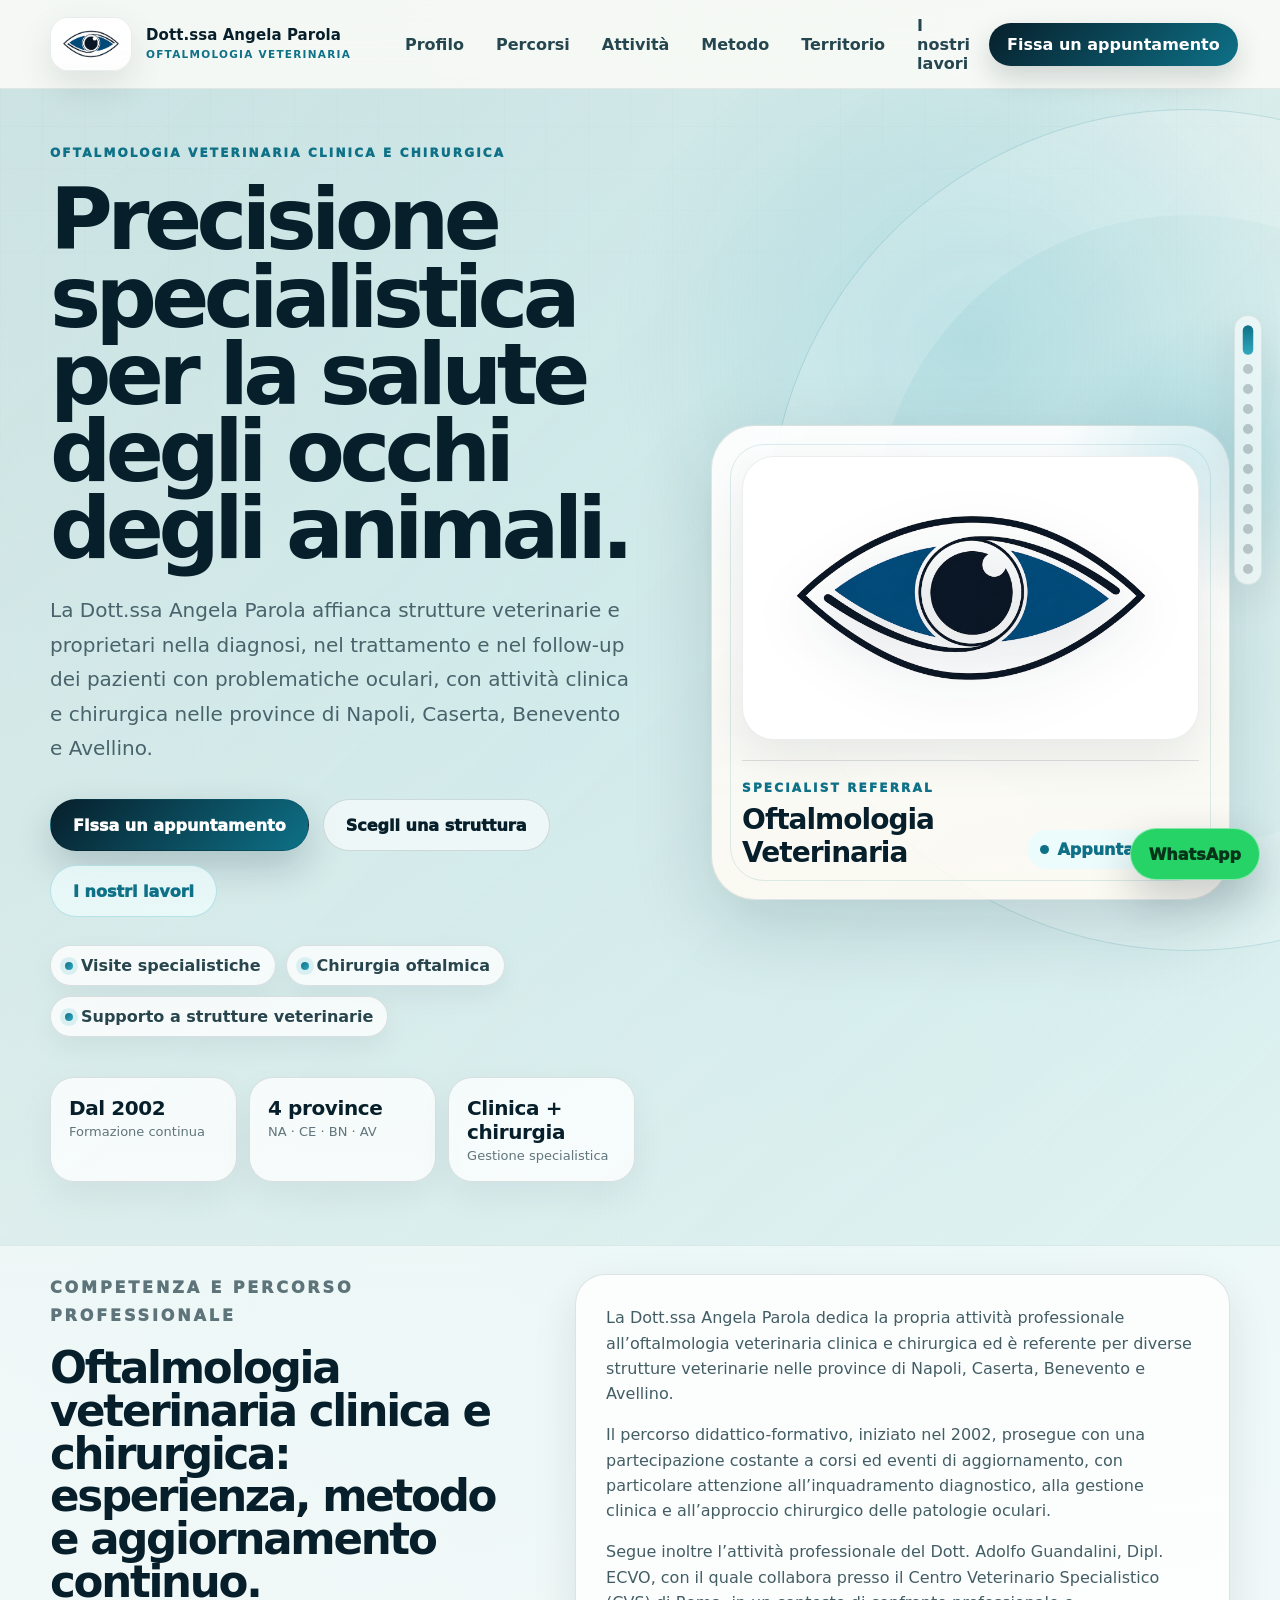
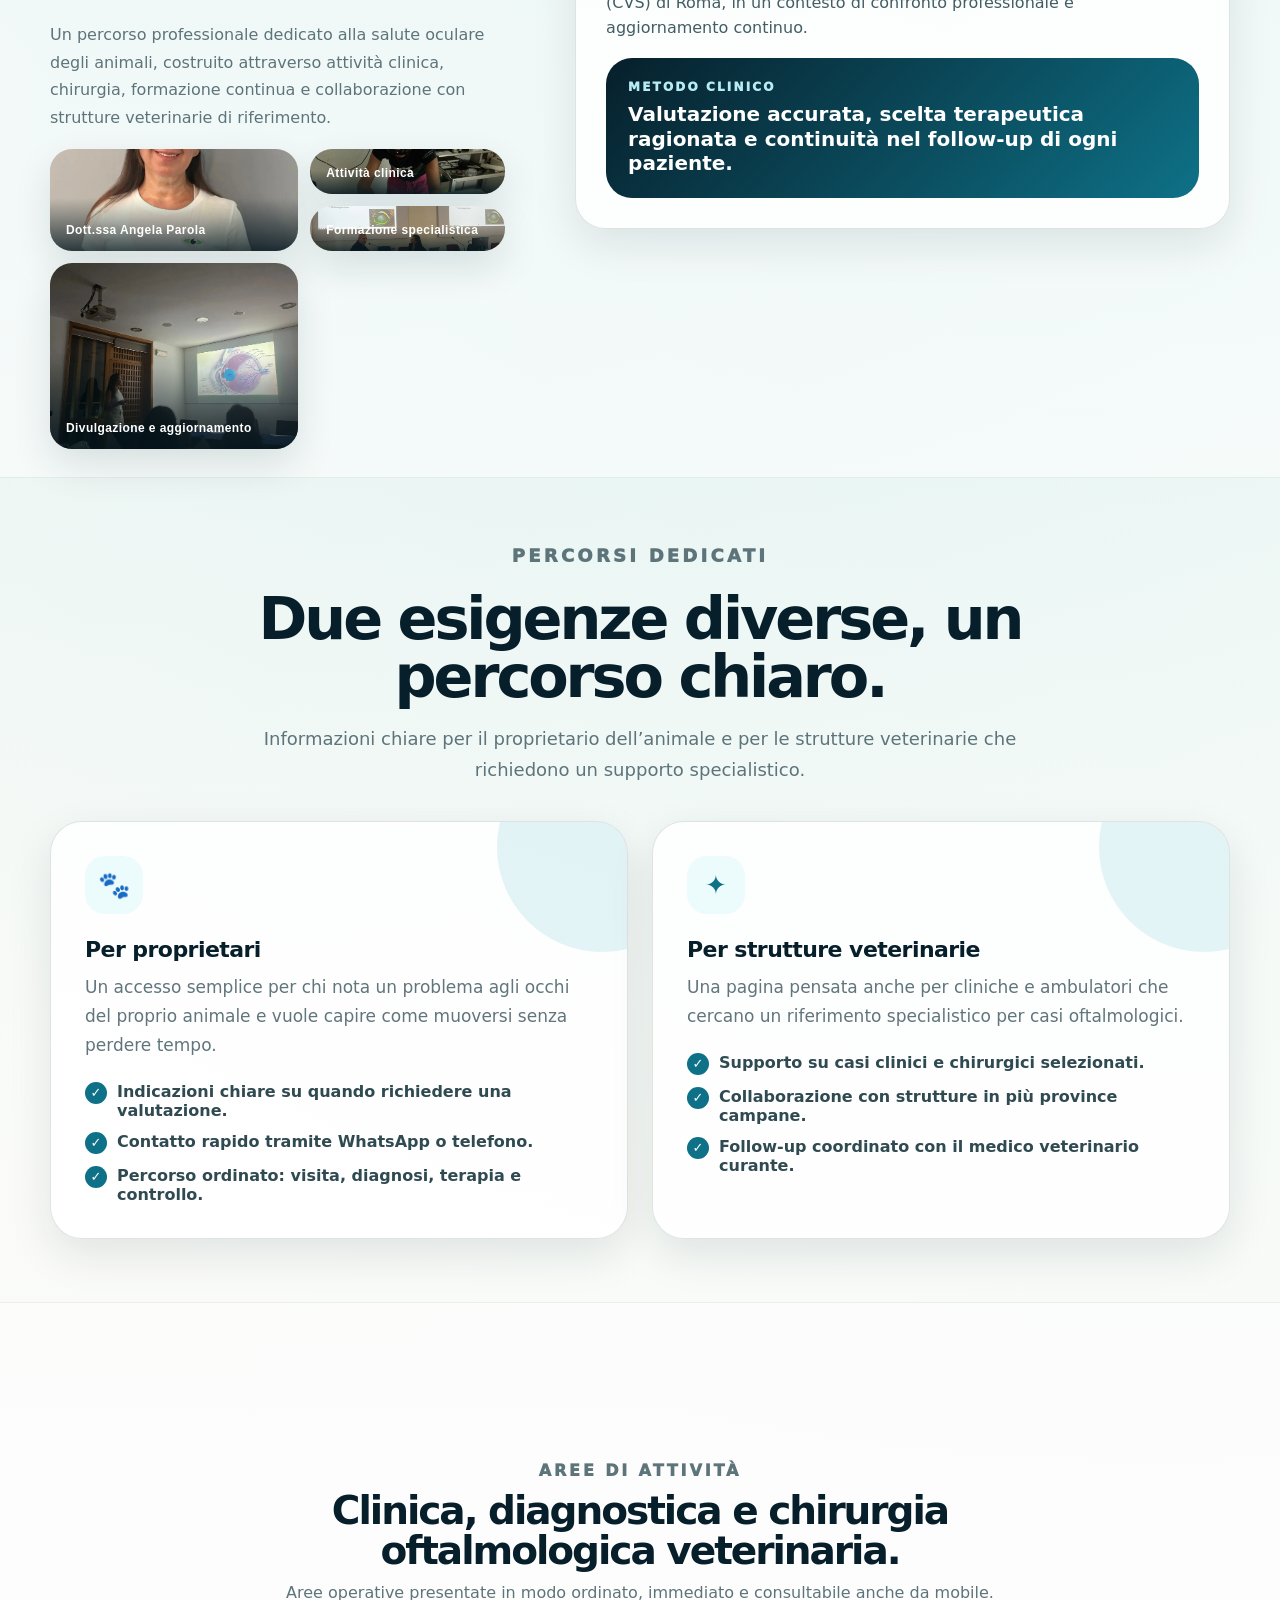
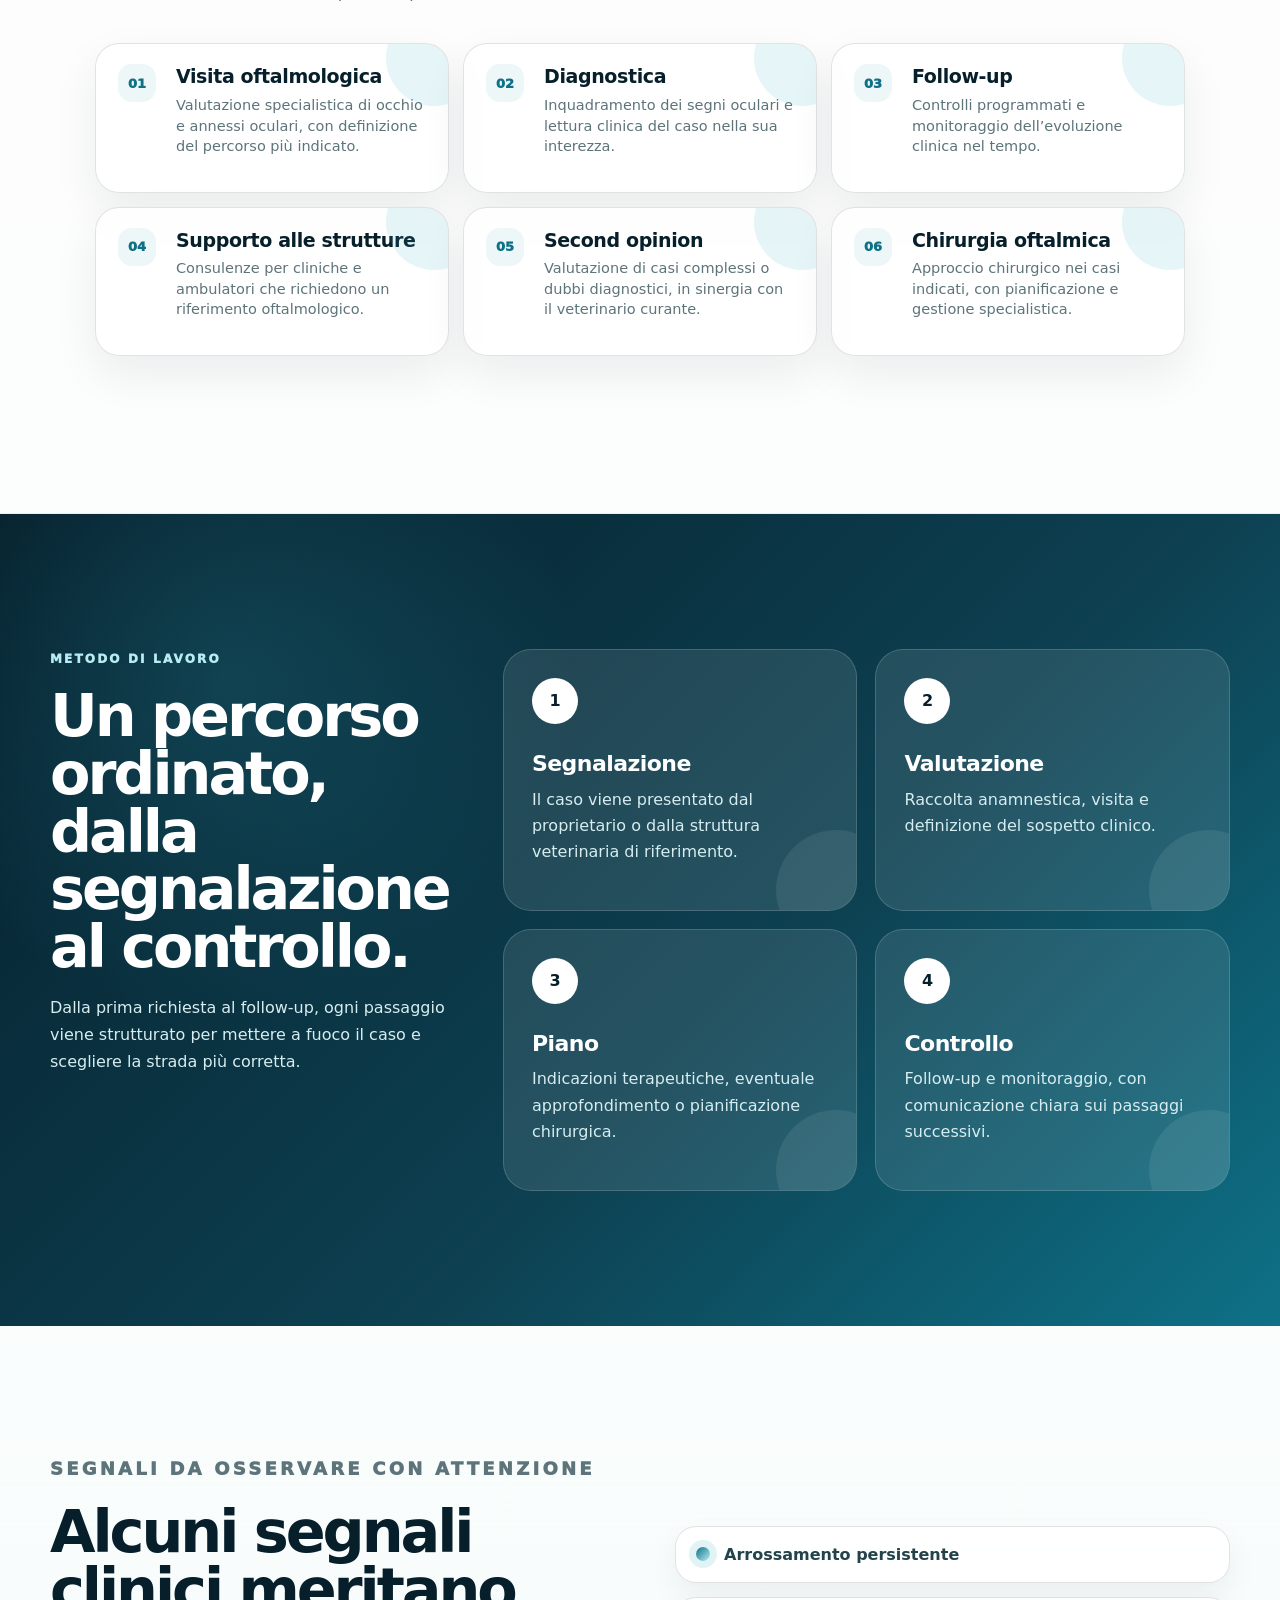
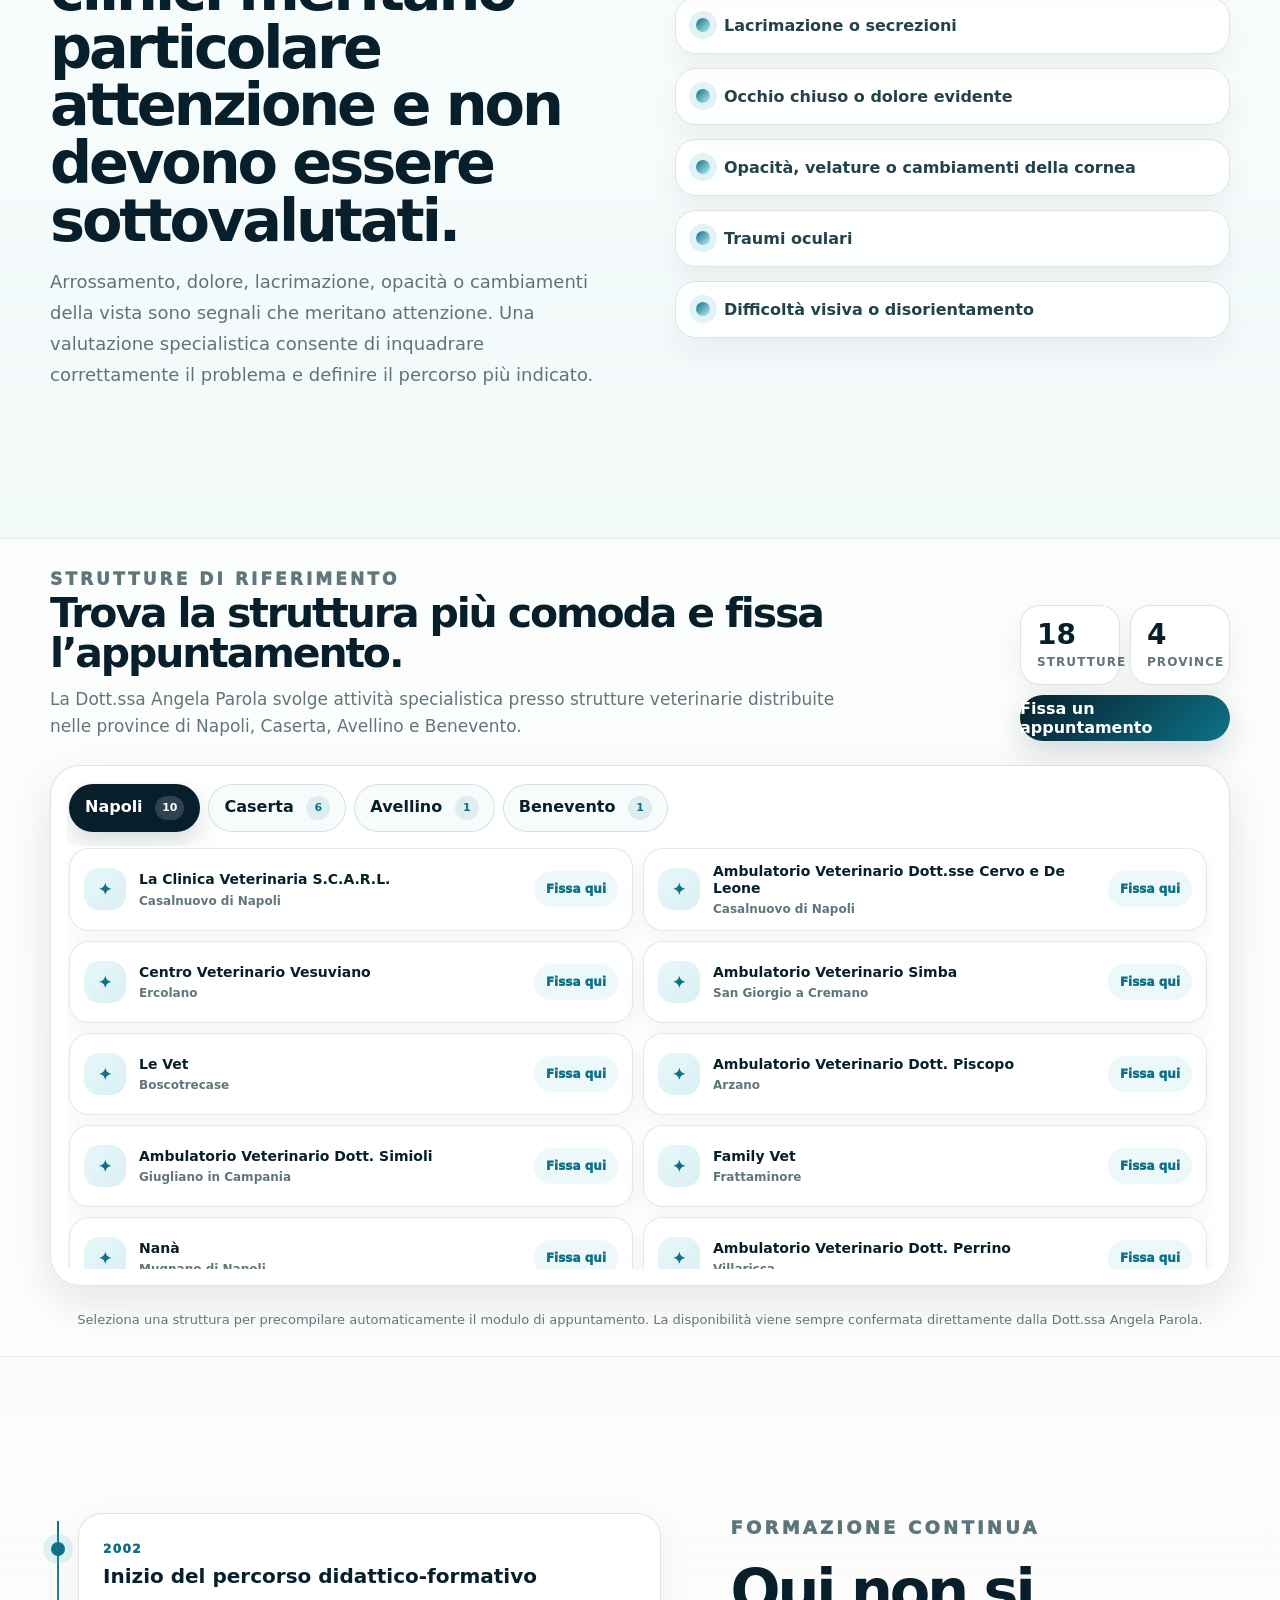
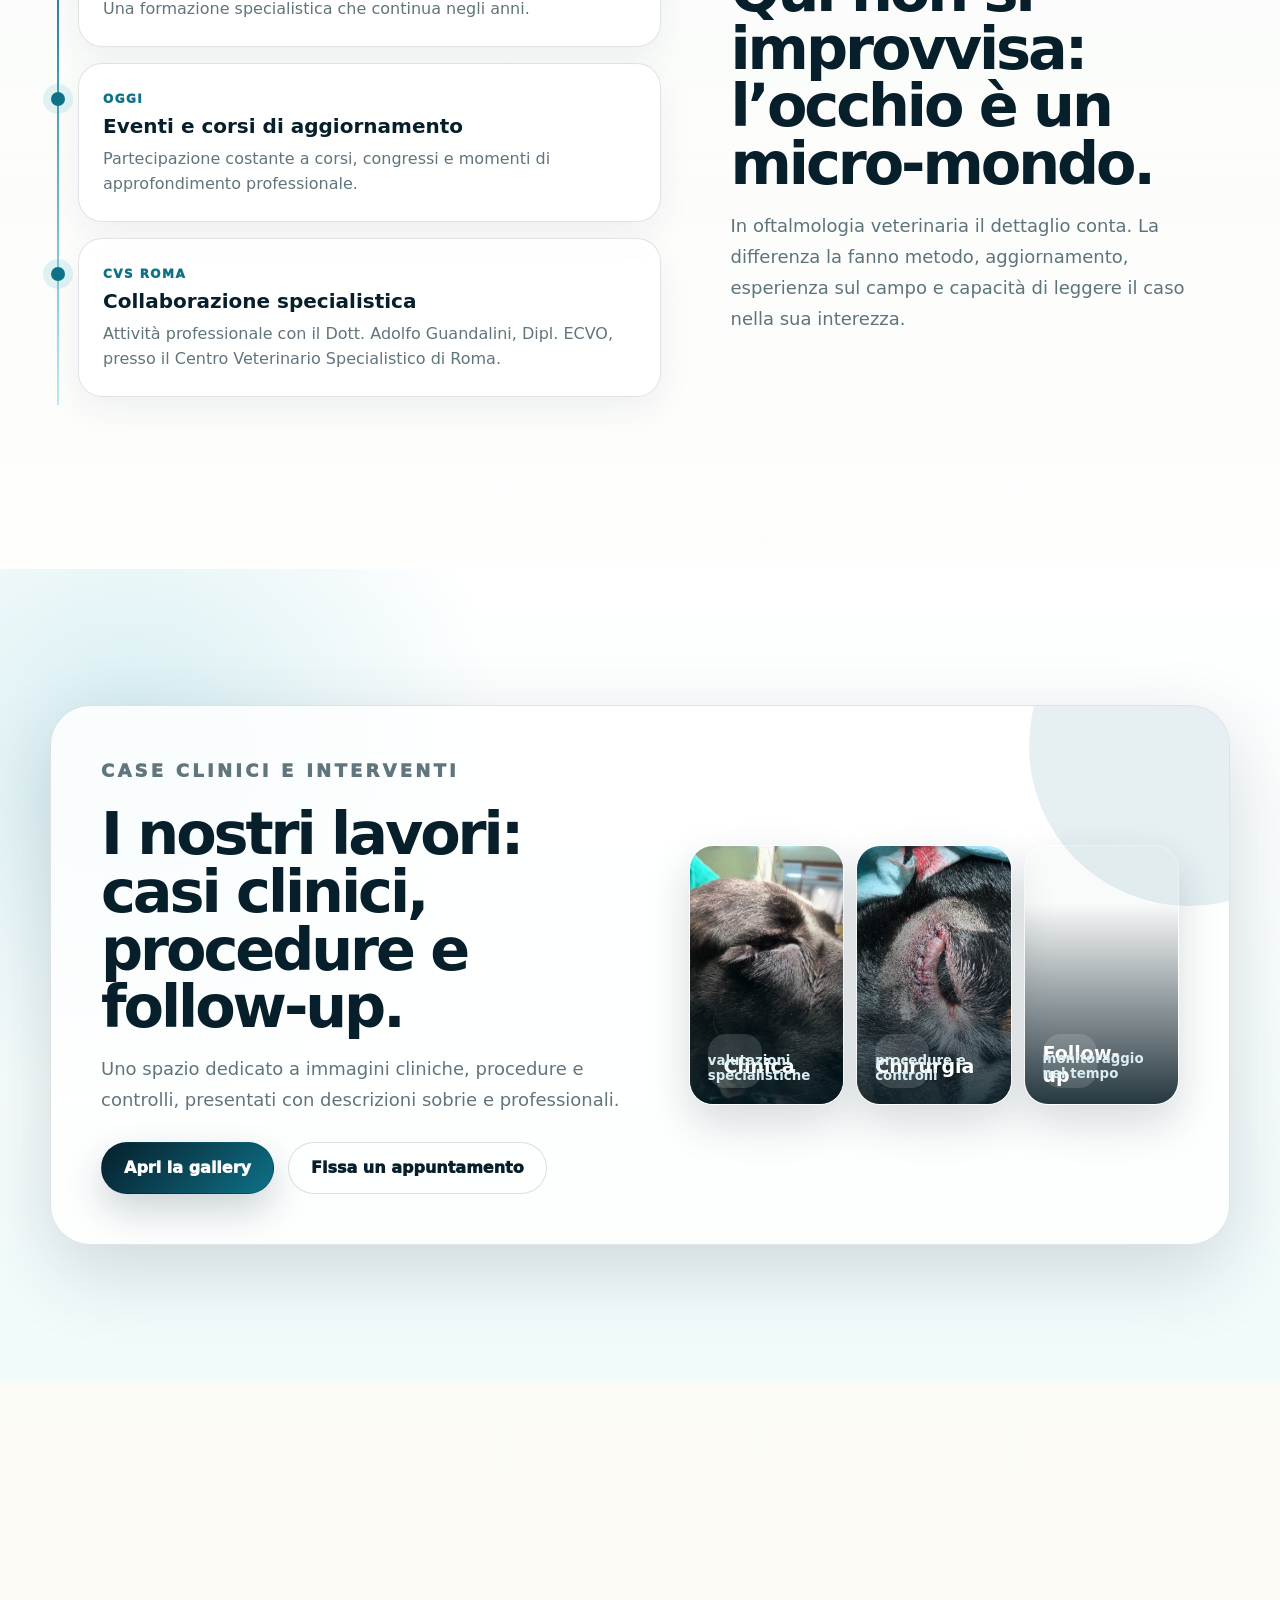
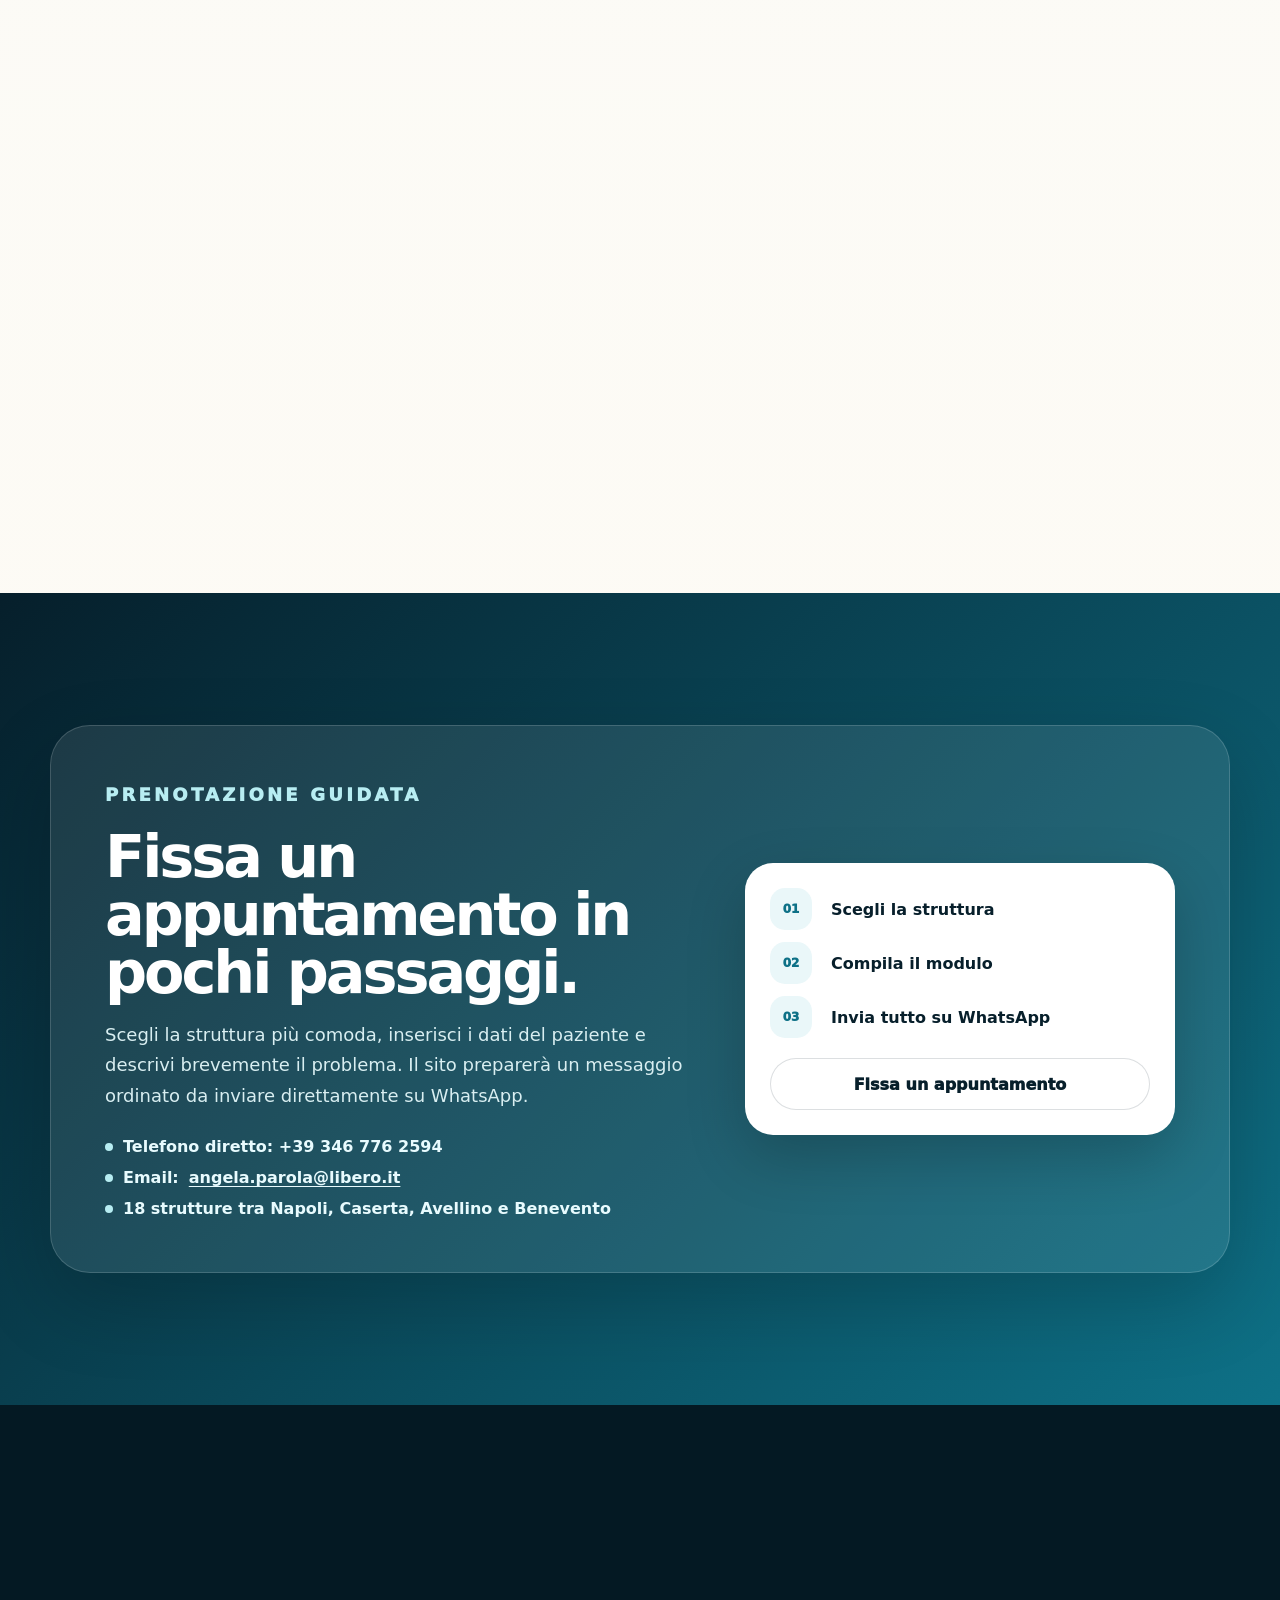
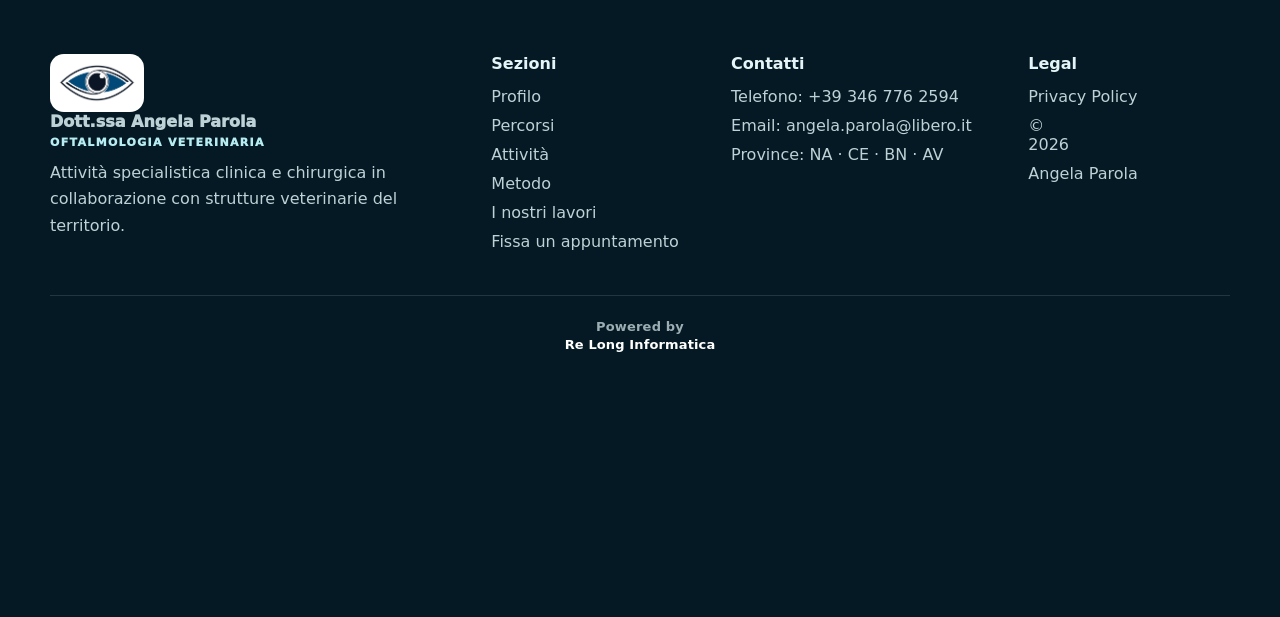
==== commit 676b4d05: "Add files via upload" ====
--- a/index.html
+++ b/index.html
@@ -202,12 +202,12 @@
       </div>
     </section>
 
-    <section class="section-pad symptoms-section">
+    <section class="section-pad symptoms-section" id="segnali">
       <div class="container two-col">
         <div class="section-intro reveal">
-          <p class="eyebrow">Quando fare una valutazione</p>
-          <h2>Alcuni segnali oculari non vanno “aspettati”. Vanno guardati bene.</h2>
-          <p>Occhi rossi, dolore, lacrimazione o cambiamenti improvvisi possono sembrare dettagli. In realtà spesso sono campanelli d’allarme che meritano una valutazione specialistica.</p>
+          <p class="eyebrow">Segnali da osservare con attenzione</p>
+          <h2>Alcuni segnali clinici meritano particolare attenzione e non devono essere sottovalutati.</h2>
+          <p>Arrossamento, dolore, lacrimazione, opacità o cambiamenti della vista sono segnali che meritano attenzione. Una valutazione specialistica consente di inquadrare correttamente il problema e definire il percorso più indicato.</p>
         </div>
         <div class="symptoms-list reveal delay-1">
           <div><span></span>Arrossamento persistente</div>
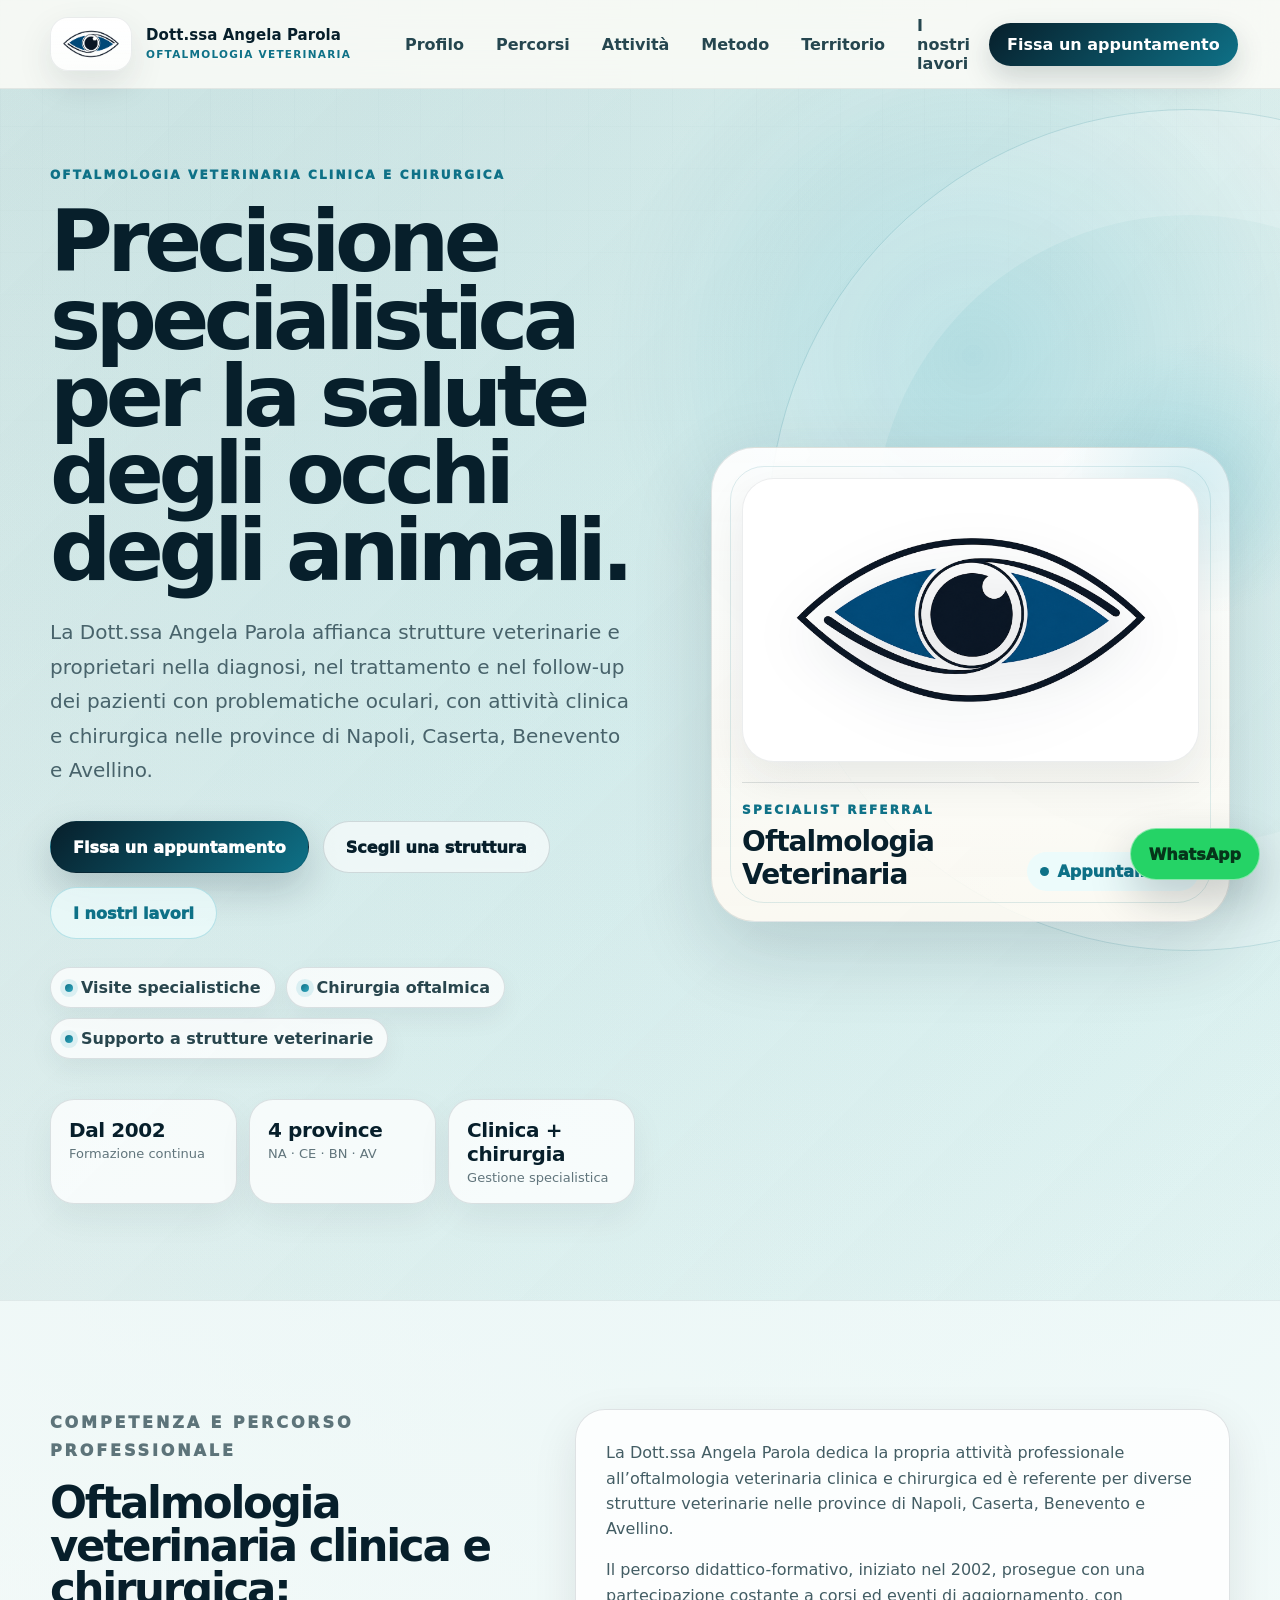
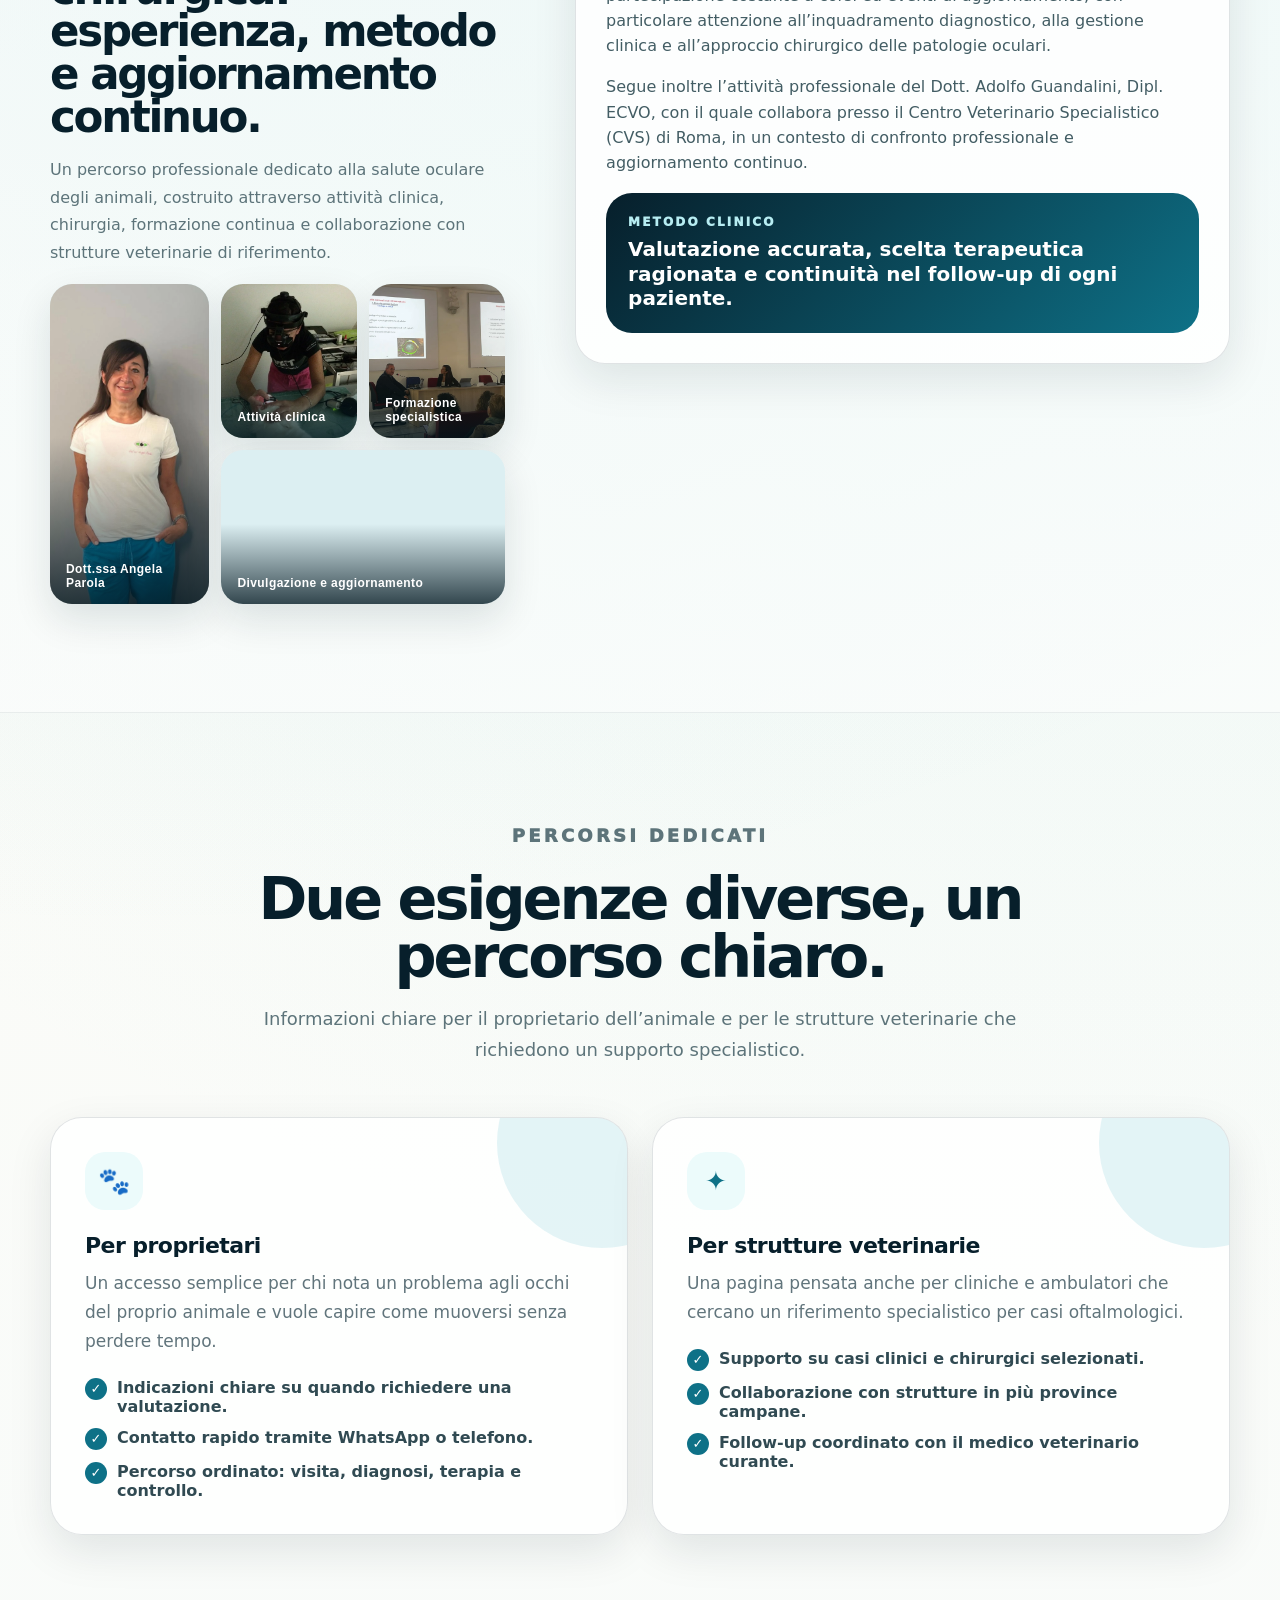
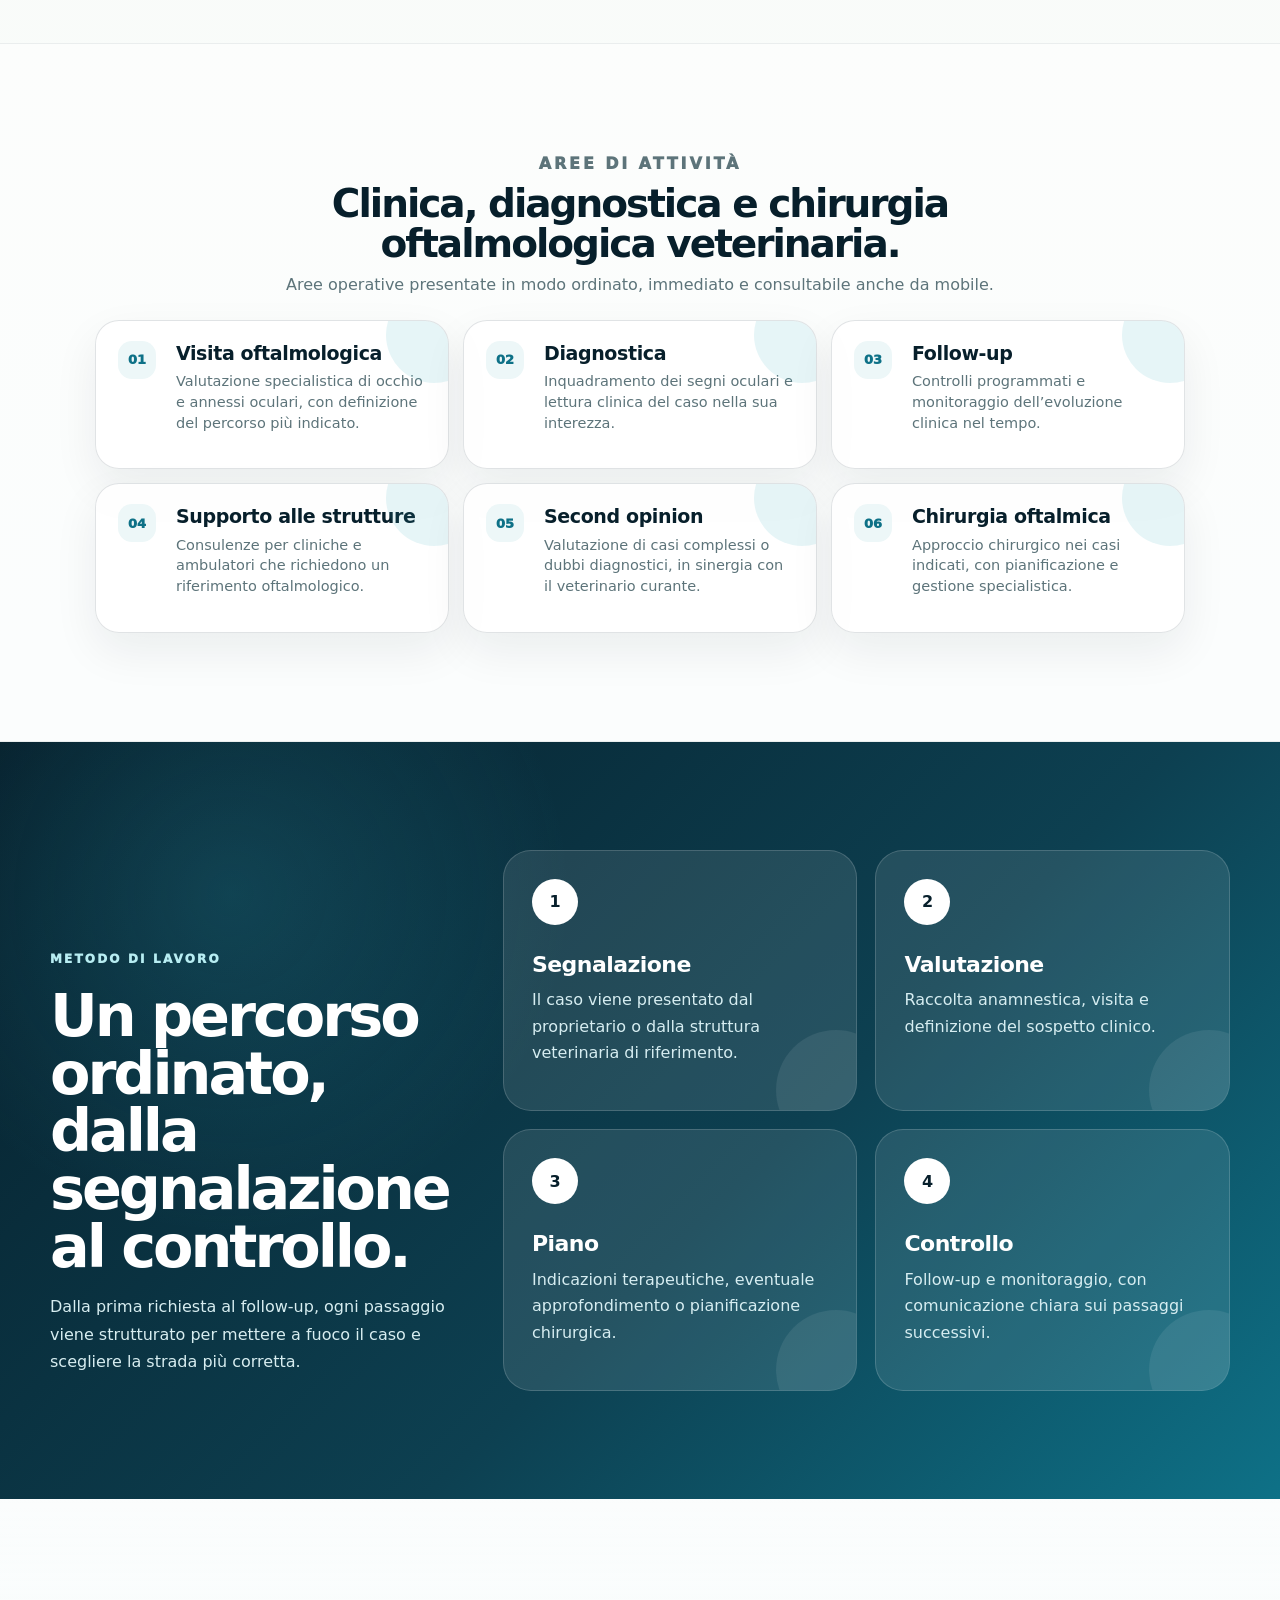
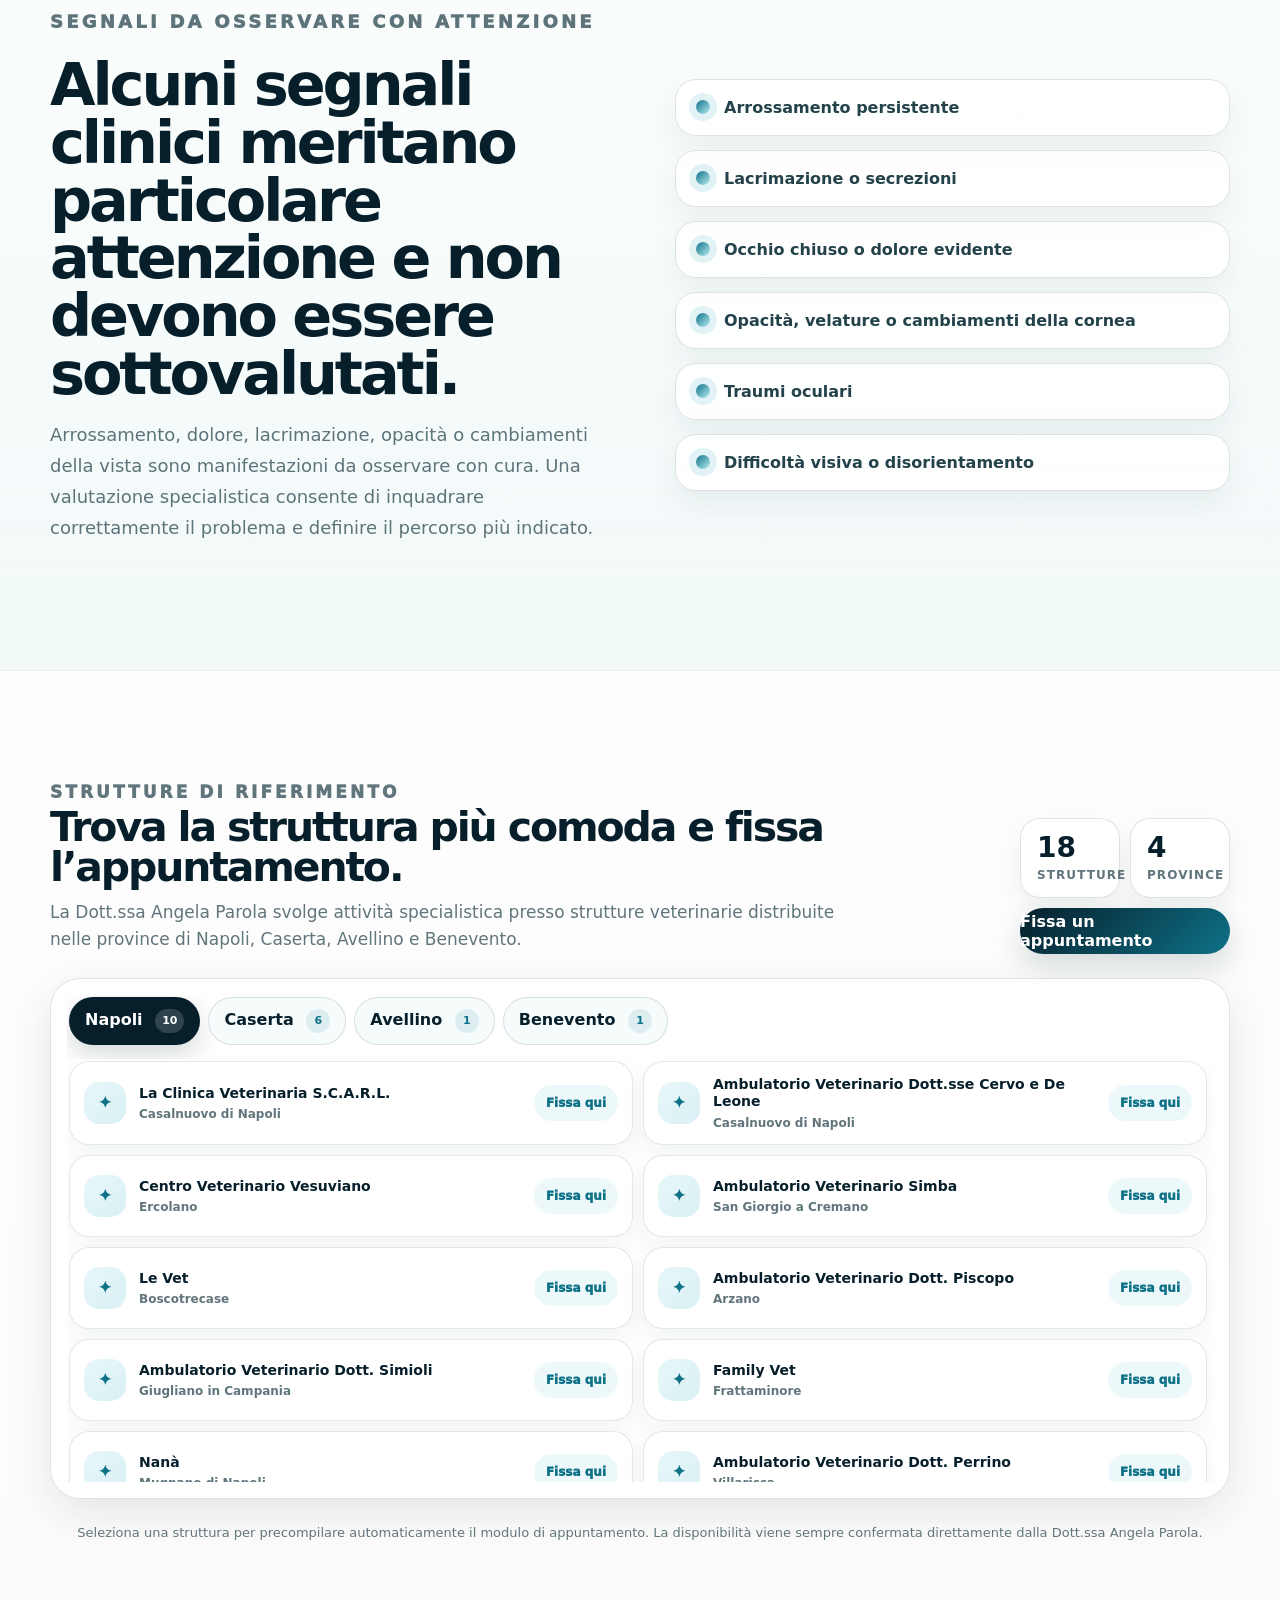
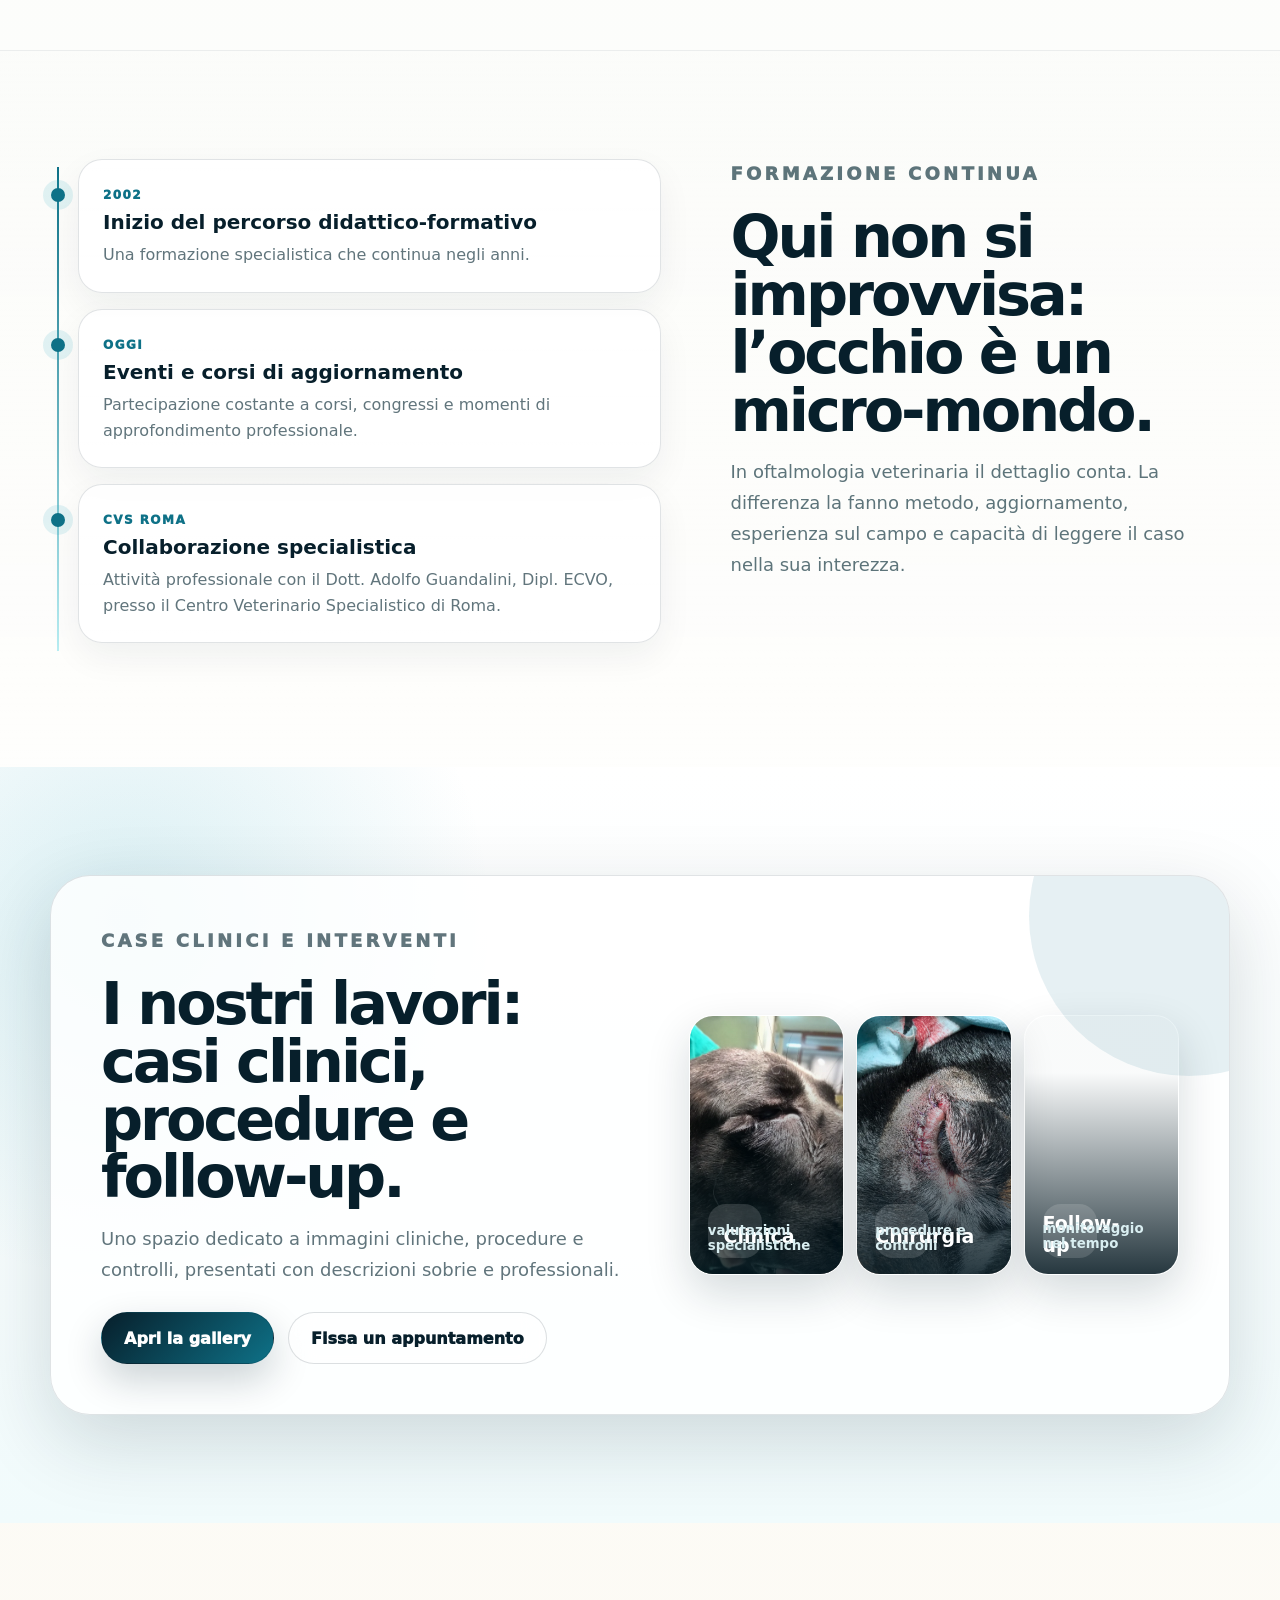
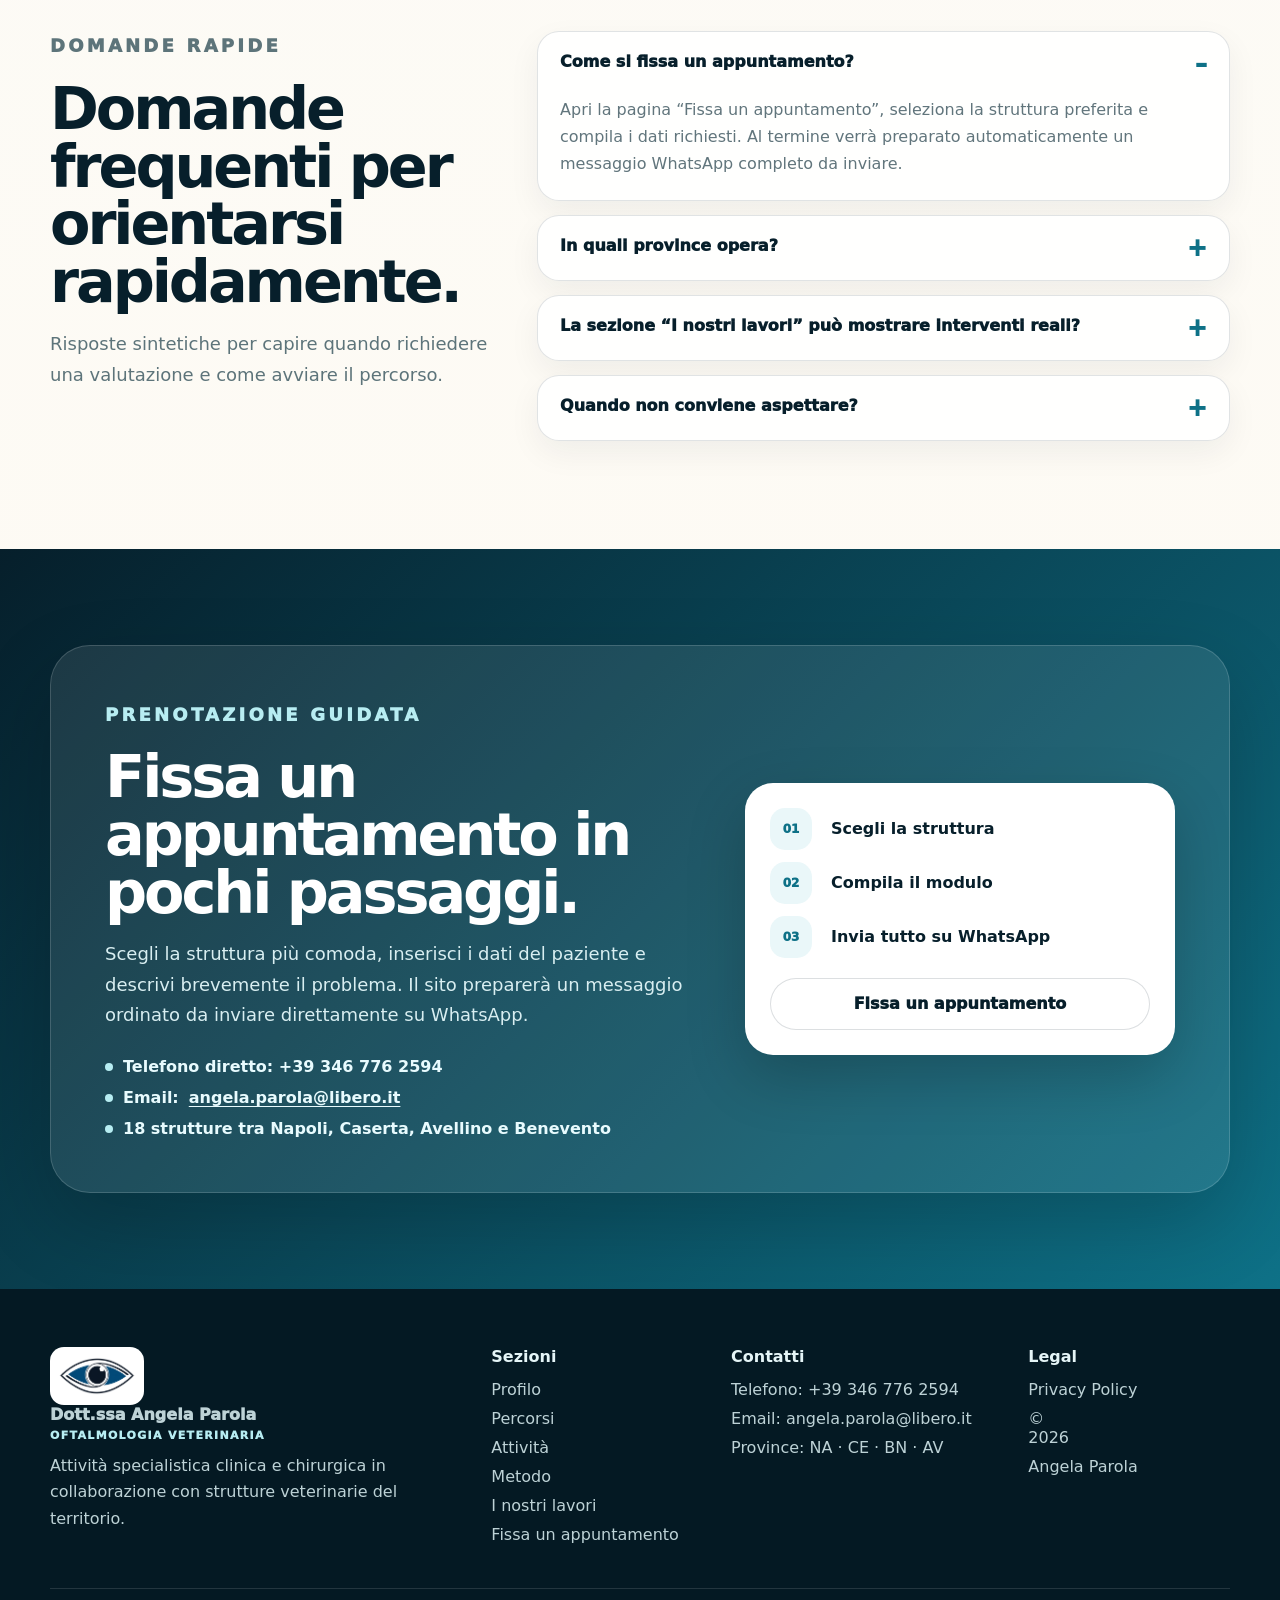
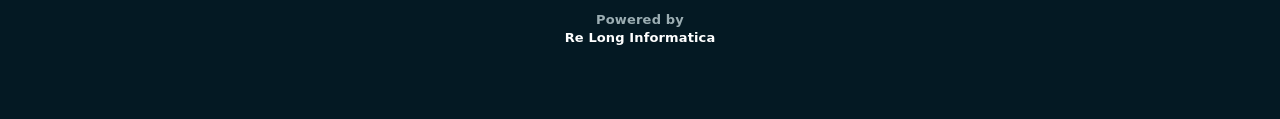
==== commit 13c81213: "Add files via upload" ====
--- a/index.html
+++ b/index.html
@@ -207,7 +207,7 @@
         <div class="section-intro reveal">
           <p class="eyebrow">Segnali da osservare con attenzione</p>
           <h2>Alcuni segnali clinici meritano particolare attenzione e non devono essere sottovalutati.</h2>
-          <p>Arrossamento, dolore, lacrimazione, opacità o cambiamenti della vista sono segnali che meritano attenzione. Una valutazione specialistica consente di inquadrare correttamente il problema e definire il percorso più indicato.</p>
+          <p>Arrossamento, dolore, lacrimazione, opacità o cambiamenti della vista sono manifestazioni da osservare con cura. Una valutazione specialistica consente di inquadrare correttamente il problema e definire il percorso più indicato.</p>
         </div>
         <div class="symptoms-list reveal delay-1">
           <div><span></span>Arrossamento persistente</div>
--- a/assets/style.css
+++ b/assets/style.css
@@ -136,6 +136,10 @@
   .brand{min-width:295px}
 }
 @media (max-width:980px){
+  .profile-photo-main{grid-column:1/-1;grid-row:1;}
+  .profile-photo-clinica{grid-column:1;grid-row:2;}
+  .profile-photo-formazione{grid-column:2;grid-row:2;}
+  .profile-photo-divulgazione{grid-column:1/-1;grid-row:3;}
   .nav{height:78px}
   .brand{min-width:0}
   .brand-mark{width:70px;height:48px;padding:7px}
@@ -624,10 +628,10 @@
 .profile-overview{min-width:0}
 .profile-photo-grid{
   display:grid;
-  grid-template-columns:1.12fr .88fr;
+  grid-template-columns:1.08fr .92fr .92fr;
   grid-template-rows:1fr 1fr;
   gap:12px;
-  height:340px;
+  height:360px;
   margin-top:28px;
 }
 .profile-photo{
@@ -642,11 +646,15 @@
   cursor:zoom-in;
   box-shadow:0 16px 38px rgba(7,31,43,.12);
 }
-.profile-photo-main{grid-row:1/-1}
+.profile-photo-main{grid-row:1/-1;grid-column:1}
+.profile-photo-clinica{grid-column:2;grid-row:1}
+.profile-photo-formazione{grid-column:3;grid-row:1}
+.profile-photo-divulgazione{grid-column:2 / 4;grid-row:2}
 .profile-photo img{width:100%;height:100%;object-fit:cover;transition:transform .4s ease,filter .4s ease}
-.profile-photo-main img{object-position:center 38%}
-.profile-photo:nth-child(2) img{object-position:center 54%}
-.profile-photo:nth-child(3) img{object-position:center 48%}
+.profile-photo-main img{object-position:center 22%}
+.profile-photo-clinica img{object-position:center 38%}
+.profile-photo-formazione img{object-position:center 52%}
+.profile-photo-divulgazione img{object-position:center 48%}
 .profile-photo::after{content:"";position:absolute;inset:0;background:linear-gradient(180deg,transparent 48%,rgba(3,23,32,.78));pointer-events:none}
 .profile-photo span{position:absolute;left:16px;right:16px;bottom:14px;z-index:1;color:#fff;text-align:left;font-size:12px;font-weight:900;letter-spacing:.035em}
 .profile-photo:hover img{transform:scale(1.045);filter:saturate(1.06)}
@@ -723,7 +731,7 @@
 
 @media (min-width:981px) and (max-height:900px){
   #specialista.snap-page{padding-top:28px!important;padding-bottom:28px!important}
-  #specialista .profile-photo-grid{height:300px;margin-top:18px}
+  #specialista .profile-photo-grid{height:320px;margin-top:18px}
   #specialista .section-intro h2{font-size:clamp(34px,3.4vw,50px)}
   #specialista .section-intro p{font-size:16px}
   #specialista .content-card{padding:30px}
@@ -732,13 +740,14 @@
   #specialista .quote-panel strong{font-size:20px}
 }
 @media (max-width:980px){
-  .profile-photo-grid{height:420px}
+  .profile-photo-grid{height:440px;grid-template-columns:1fr 1fr;grid-template-rows:1.1fr 1fr 1fr}
   .works-image-preview{grid-template-columns:repeat(3,minmax(220px,1fr))!important;overflow-x:auto;scroll-snap-type:x mandatory;padding-bottom:12px}
   .works-image-preview .work-thumb{scroll-snap-align:center}
 }
 @media (max-width:680px){
-  .profile-photo-grid{height:390px;grid-template-columns:1fr 1fr;grid-template-rows:1.2fr .8fr}
+  .profile-photo-grid{height:auto;grid-template-columns:1fr 1fr;grid-template-rows:220px 165px 165px}
   .profile-photo-main{grid-column:1/-1;grid-row:auto}
+  .profile-photo-divulgazione{grid-column:1/-1;grid-row:auto}
   .profile-photo{border-radius:18px}
   .profile-photo span{font-size:10.5px;left:12px;right:12px;bottom:11px}
   .works-image-preview{display:flex!important;margin-inline:0!important;padding-inline:0!important}
@@ -748,3 +757,471 @@
   .image-lightbox img{max-height:calc(100svh - 36px);border-radius:12px}
   .image-lightbox-close{top:14px;right:14px}
 }
+
+
+/* =========================================================
+   Mobile viewport + snap definitivo 04/09/2026
+   Nessuno scorrimento laterale della pagina e uno swipe = una sezione.
+   ========================================================= */
+html,body{
+  width:100%;
+  max-width:100%;
+  overflow-x:clip;
+}
+main,main>section,.site-footer,.container{
+  min-width:0;
+  max-width:100%;
+}
+
+@media (max-width:980px){
+  html.snap-enabled{
+    scroll-snap-type:y mandatory!important;
+    overscroll-behavior-y:none;
+  }
+  body.snap-enabled{overscroll-behavior-y:none}
+  .snap-page{
+    width:100%;
+    max-width:100%;
+    overflow-x:clip;
+    scroll-snap-align:start;
+    scroll-snap-stop:always;
+  }
+  .snap-page>.container{
+    max-width:var(--container);
+    min-width:0;
+  }
+
+  /* Le card Attività non allargano più il documento lateralmente. */
+  #attivita .service-grid{
+    display:grid!important;
+    grid-template-columns:repeat(2,minmax(0,1fr))!important;
+    gap:10px!important;
+    width:100%!important;
+    max-width:100%!important;
+    overflow:visible!important;
+    overscroll-behavior-x:auto!important;
+    scroll-snap-type:none!important;
+    padding:0!important;
+    margin:0!important;
+  }
+  #attivita .service-card{
+    flex:none!important;
+    width:auto!important;
+    min-width:0!important;
+    min-height:0!important;
+    padding:17px!important;
+    border-radius:20px!important;
+  }
+  #attivita .service-card span{margin-bottom:10px!important}
+  #attivita .service-card h3{font-size:16px!important;margin-bottom:6px!important}
+  #attivita .service-card p{font-size:12.5px!important;line-height:1.35!important}
+
+  /* Anche l'anteprima lavori resta sempre dentro la larghezza dello schermo. */
+  .works-image-preview{
+    display:grid!important;
+    grid-template-columns:repeat(2,minmax(0,1fr))!important;
+    gap:10px!important;
+    width:100%!important;
+    max-width:100%!important;
+    overflow:visible!important;
+    scroll-snap-type:none!important;
+    padding:0!important;
+    margin:0!important;
+  }
+  .works-image-preview .work-thumb{
+    min-width:0!important;
+    min-height:190px!important;
+    width:100%!important;
+    flex:none!important;
+  }
+  .works-image-preview .work-thumb:nth-child(3){grid-column:1/-1}
+}
+
+@media (max-width:680px){
+  :root{--container:calc(100% - 28px)}
+  html,body,main{width:100%;max-width:100%;overflow-x:clip!important}
+  .container{width:var(--container)!important;max-width:var(--container)!important}
+
+  /* Sezione segnali: positiva, compatta e leggibile in una schermata mobile. */
+  .symptoms-section.snap-page{
+    padding-top:24px!important;
+    padding-bottom:24px!important;
+    align-items:center!important;
+  }
+  .symptoms-section .two-col{gap:18px!important}
+  .symptoms-section .section-intro .eyebrow{margin-bottom:9px;font-size:10.5px}
+  .symptoms-section .section-intro h2{
+    font-size:clamp(29px,8.6vw,38px)!important;
+    line-height:1.02!important;
+    letter-spacing:-.045em!important;
+    margin-bottom:12px!important;
+  }
+  .symptoms-section .section-intro p{
+    font-size:14.5px!important;
+    line-height:1.48!important;
+    margin-bottom:0!important;
+  }
+  .symptoms-list{gap:8px!important}
+  .symptoms-list div{
+    min-height:52px;
+    padding:11px 13px!important;
+    gap:11px!important;
+    border-radius:17px!important;
+    font-size:14.5px!important;
+    line-height:1.22!important;
+  }
+  .symptoms-list span{
+    flex:0 0 12px;
+    width:12px!important;
+    height:12px!important;
+    box-shadow:0 0 0 5px rgba(50,168,191,.14)!important;
+  }
+
+  /* Province tutte visibili: niente swipe orizzontale. */
+  .structures-shell,.structures-heading,.structures-browser,.structures-list{
+    width:100%!important;
+    max-width:100%!important;
+    min-width:0!important;
+  }
+  .province-tabs{
+    display:grid!important;
+    grid-template-columns:repeat(2,minmax(0,1fr))!important;
+    gap:8px!important;
+    width:100%!important;
+    max-width:100%!important;
+    overflow:visible!important;
+    padding:0 0 12px!important;
+  }
+  .province-tab{
+    width:100%!important;
+    min-width:0!important;
+    padding:10px 8px!important;
+    font-size:14px!important;
+    line-height:1.1!important;
+    white-space:normal!important;
+  }
+  .province-tab span{margin-left:5px!important}
+  .structure-card,.structure-copy{min-width:0!important;max-width:100%!important}
+  .structure-copy strong,.structure-copy span{overflow-wrap:anywhere}
+
+  #territorio.snap-page{
+    padding-top:22px!important;
+    padding-bottom:22px!important;
+  }
+  #territorio .structures-heading{gap:14px!important}
+  #territorio .structures-heading h2{
+    font-size:clamp(29px,8.4vw,38px)!important;
+    line-height:1.02!important;
+    margin-bottom:8px!important;
+  }
+  #territorio .structures-heading p{font-size:14px!important;line-height:1.45!important}
+  #territorio .network-summary{gap:8px!important}
+  #territorio .network-summary div{padding:12px!important;border-radius:17px!important}
+  #territorio .network-summary strong{font-size:24px!important}
+  #territorio .network-summary a{min-height:44px!important;font-size:14px!important}
+  #territorio .structures-browser{padding:10px!important;border-radius:20px!important}
+  #territorio .structures-list{max-height:38vh!important}
+
+  /* Attività e anteprima lavori: nessuna carousel laterale. */
+  #attivita .service-grid{grid-template-columns:repeat(2,minmax(0,1fr))!important}
+  #attivita .service-card{padding:14px!important}
+  #attivita .service-card span{width:34px!important;height:34px!important;font-size:11px!important}
+  #attivita .service-card h3{font-size:14.5px!important}
+  #attivita .service-card p{font-size:11.5px!important}
+
+  .works-image-preview{grid-template-columns:1fr 1fr!important}
+  .works-image-preview .work-thumb{min-height:150px!important}
+  .works-image-preview .work-thumb strong{font-size:15px!important}
+  .works-image-preview .work-thumb small{font-size:11px!important}
+
+  .floating-whatsapp{
+    width:auto!important;
+    max-width:calc(100% - 28px)!important;
+  }
+}
+
+
+/* =========================================================
+   Full-page mobile definitivo 04/09/2026
+   - nessun movimento orizzontale del documento
+   - uno swipe verticale = una sezione
+   - niente arresti intermedi tra due sezioni
+   ========================================================= */
+html.fullpage-mobile,
+body.fullpage-mobile{
+  overflow-x:hidden!important;
+  overscroll-behavior:none!important;
+}
+body.fullpage-mobile{
+  position:relative;
+  touch-action:none;
+}
+body.fullpage-mobile main,
+body.fullpage-mobile main>section,
+body.fullpage-mobile .site-footer{
+  width:100%!important;
+  max-width:100vw!important;
+  min-width:0!important;
+  overflow-x:hidden!important;
+}
+body.fullpage-mobile .container,
+body.fullpage-mobile .split,
+body.fullpage-mobile .two-col,
+body.fullpage-mobile .profile-overview,
+body.fullpage-mobile .content-card,
+body.fullpage-mobile .structures-shell,
+body.fullpage-mobile .structures-heading,
+body.fullpage-mobile .network-summary,
+body.fullpage-mobile .structures-browser,
+body.fullpage-mobile .province-tabs,
+body.fullpage-mobile .structures-list,
+body.fullpage-mobile .structure-card,
+body.fullpage-mobile .works-panel,
+body.fullpage-mobile .faq-grid,
+body.fullpage-mobile .appointment-cta{
+  min-width:0!important;
+  max-width:100%!important;
+}
+body.fullpage-mobile .structures-list,
+body.fullpage-mobile [data-no-snap]{
+  touch-action:pan-y;
+  overscroll-behavior:contain;
+}
+body.fullpage-mobile .province-tabs{
+  touch-action:none;
+}
+body.fullpage-mobile .province-tab,
+body.fullpage-mobile .structure-card,
+body.fullpage-mobile .structure-copy{
+  max-width:100%!important;
+  min-width:0!important;
+}
+body.fullpage-mobile .structure-copy strong,
+body.fullpage-mobile .structure-copy span,
+body.fullpage-mobile h1,
+body.fullpage-mobile h2,
+body.fullpage-mobile h3,
+body.fullpage-mobile p{
+  overflow-wrap:anywhere;
+}
+
+@media (max-width:680px){
+  /* WhatsApp resta accessibile ma non copre più mezza schermata. */
+  .floating-whatsapp{
+    left:auto!important;
+    right:14px!important;
+    bottom:14px!important;
+    width:auto!important;
+    max-width:none!important;
+    min-height:46px!important;
+    padding:0 18px!important;
+    border-radius:999px!important;
+    font-size:14px!important;
+  }
+
+  /* Province sempre dentro il viewport: 2 x 2, zero trascinamento laterale. */
+  #territorio .province-tabs{
+    display:grid!important;
+    grid-template-columns:minmax(0,1fr) minmax(0,1fr)!important;
+    width:100%!important;
+    overflow:hidden!important;
+  }
+  #territorio .province-tab{
+    width:100%!important;
+    max-width:100%!important;
+    min-width:0!important;
+    white-space:normal!important;
+  }
+}
+
+
+/* =========================================================
+   Lettura naturale e mobile centrato - 04/09/2026
+   Rimosso il full-page snap: nessun salto automatico tra sezioni.
+   ========================================================= */
+html,
+html.snap-enabled,
+html.fullpage-mobile{
+  scroll-snap-type:none!important;
+  overscroll-behavior-y:auto!important;
+  scroll-behavior:smooth;
+  overflow-x:hidden!important;
+}
+body,
+body.snap-enabled,
+body.fullpage-mobile{
+  position:static!important;
+  width:100%!important;
+  max-width:100%!important;
+  overflow-x:hidden!important;
+  overscroll-behavior:auto!important;
+  touch-action:auto!important;
+}
+.snap-page,
+.hero.snap-page,
+.gallery-hero.snap-page,
+.cta-section.snap-page,
+.site-footer.snap-page{
+  display:block!important;
+  min-height:0!important;
+  height:auto!important;
+  scroll-snap-align:none!important;
+  scroll-snap-stop:normal!important;
+  overflow:visible!important;
+  scroll-margin-top:88px;
+}
+.scroll-dots{display:none!important}
+main, main>section, .site-footer{width:100%;max-width:100%;min-width:0;overflow-x:hidden}
+.container{margin-left:auto!important;margin-right:auto!important;min-width:0}
+
+@media (max-width:980px){
+  html,body{scroll-padding-top:78px}
+  .section-pad{padding:72px 0!important}
+  .hero.section-pad{padding:58px 0 70px!important}
+  .hero{min-height:0!important}
+  .gallery-hero{padding:70px 0 54px!important;min-height:0!important}
+  .split,.split.reverse,.two-col,.process-shell,.territory-wrap,.faq-grid,.works-panel,.cta-card,.appointment-cta,.appointment-layout{
+    grid-template-columns:minmax(0,1fr)!important;
+  }
+  .structures-list{
+    max-height:none!important;
+    overflow:visible!important;
+    overscroll-behavior:auto!important;
+  }
+  .works-image-preview{
+    overflow:visible!important;
+    scroll-snap-type:none!important;
+  }
+}
+
+@media (max-width:680px){
+  :root{--container:calc(100% - 32px)}
+  html,body,main,main>section,.site-footer{width:100%!important;max-width:100%!important;overflow-x:hidden!important}
+  .container{
+    width:var(--container)!important;
+    max-width:var(--container)!important;
+    margin-inline:auto!important;
+    padding-inline:0!important;
+  }
+  .section-pad{padding:58px 0!important}
+  .hero.section-pad{padding:46px 0 60px!important}
+  .hero-grid,.split,.two-col,.process-shell,.faq-grid,.works-panel,.structures-heading,.appointment-cta{
+    width:100%!important;
+    max-width:100%!important;
+    gap:28px!important;
+  }
+  h1,h2,h3,p{max-width:100%;word-break:normal;overflow-wrap:normal}
+  h1{font-size:clamp(39px,11.5vw,52px)!important;line-height:.96!important;letter-spacing:-.05em!important}
+  h2{font-size:clamp(31px,9vw,40px)!important;line-height:1.02!important;letter-spacing:-.045em!important}
+  .section-heading,.section-intro{width:100%;max-width:100%;margin-left:auto;margin-right:auto}
+  .section-heading.center{text-align:left;margin-bottom:30px}
+  .section-heading p,.section-intro p,.lead{font-size:16px!important;line-height:1.58!important}
+
+  /* Profilo: foto e testo a piena larghezza, senza elementi laterali. */
+  #specialista .profile-photo-grid{margin-top:22px}
+  #specialista .content-card{padding:24px!important}
+
+  /* Attività: una card per riga, testo finalmente leggibile. */
+  #attivita .service-grid{
+    display:grid!important;
+    grid-template-columns:minmax(0,1fr)!important;
+    gap:12px!important;
+    width:100%!important;
+    margin:0!important;
+  }
+  #attivita .service-card{
+    width:100%!important;
+    min-width:0!important;
+    height:auto!important;
+    min-height:0!important;
+    padding:20px!important;
+  }
+  #attivita .service-card h3{font-size:18px!important;line-height:1.2!important}
+  #attivita .service-card p{font-size:14px!important;line-height:1.5!important}
+
+  /* Segnali clinici: niente compressione per farli stare in un viewport. */
+  .symptoms-section{padding:58px 0!important}
+  .symptoms-section .two-col{gap:26px!important}
+  .symptoms-section .section-intro h2{font-size:clamp(31px,9vw,40px)!important;line-height:1.04!important}
+  .symptoms-section .section-intro p{font-size:16px!important;line-height:1.58!important}
+  .symptoms-list{gap:10px!important}
+  .symptoms-list div{
+    width:100%!important;
+    min-height:64px!important;
+    padding:16px 18px!important;
+    border-radius:20px!important;
+    font-size:16px!important;
+    line-height:1.3!important;
+  }
+
+  /* Strutture: tutto nel viewport e lista senza secondo scroll interno. */
+  #territorio{padding:58px 0!important}
+  #territorio .structures-heading{gap:22px!important}
+  #territorio .structures-heading h2{font-size:clamp(31px,9vw,40px)!important;line-height:1.03!important}
+  #territorio .structures-heading p{font-size:16px!important;line-height:1.56!important}
+  #territorio .network-summary{width:100%!important;grid-template-columns:minmax(0,1fr) minmax(0,1fr)!important;gap:10px!important}
+  #territorio .network-summary a{grid-column:1/-1;width:100%!important}
+  #territorio .structures-browser{width:100%!important;max-width:100%!important;padding:12px!important;overflow:hidden!important}
+  #territorio .province-tabs{
+    display:grid!important;
+    grid-template-columns:minmax(0,1fr) minmax(0,1fr)!important;
+    gap:8px!important;
+    width:100%!important;
+    max-width:100%!important;
+    overflow:hidden!important;
+    padding:0 0 12px!important;
+  }
+  #territorio .province-tab{width:100%!important;min-width:0!important;max-width:100%!important;padding:11px 8px!important;white-space:normal!important}
+  #territorio .structures-list{
+    display:grid!important;
+    grid-template-columns:minmax(0,1fr)!important;
+    width:100%!important;
+    max-width:100%!important;
+    max-height:none!important;
+    overflow:visible!important;
+    padding:2px 0 0!important;
+    gap:10px!important;
+  }
+  #territorio .structure-card{width:100%!important;max-width:100%!important;min-width:0!important}
+  #territorio .structure-copy{min-width:0!important}
+  #territorio .structure-copy strong,#territorio .structure-copy span{overflow-wrap:break-word!important;word-break:normal!important}
+
+  /* Anteprima lavori: colonna singola, niente carosello laterale. */
+  .works-image-preview{
+    display:grid!important;
+    grid-template-columns:minmax(0,1fr)!important;
+    gap:12px!important;
+    width:100%!important;
+    overflow:visible!important;
+    margin:0!important;
+    padding:0!important;
+  }
+  .works-image-preview .work-thumb,
+  .works-image-preview .work-thumb:nth-child(3){
+    grid-column:auto!important;
+    width:100%!important;
+    min-width:0!important;
+    min-height:230px!important;
+  }
+
+  /* FAQ e CTA con respiro verticale. */
+  .faq-list details{width:100%;max-width:100%}
+  .appointment-cta{padding:24px!important;border-radius:26px!important}
+
+  /* WhatsApp resta piccolo e non copre i contenuti. */
+  .floating-whatsapp{
+    left:auto!important;
+    right:14px!important;
+    bottom:14px!important;
+    width:auto!important;
+    max-width:calc(100% - 28px)!important;
+    min-height:46px!important;
+    padding:0 18px!important;
+    border-radius:999px!important;
+    font-size:14px!important;
+  }
+}
+
+/* Anchor navigation sotto header sticky, senza salti full-page. */
+main > section[id]{scroll-margin-top:96px}
+@media (max-width:980px){main > section[id]{scroll-margin-top:84px}}
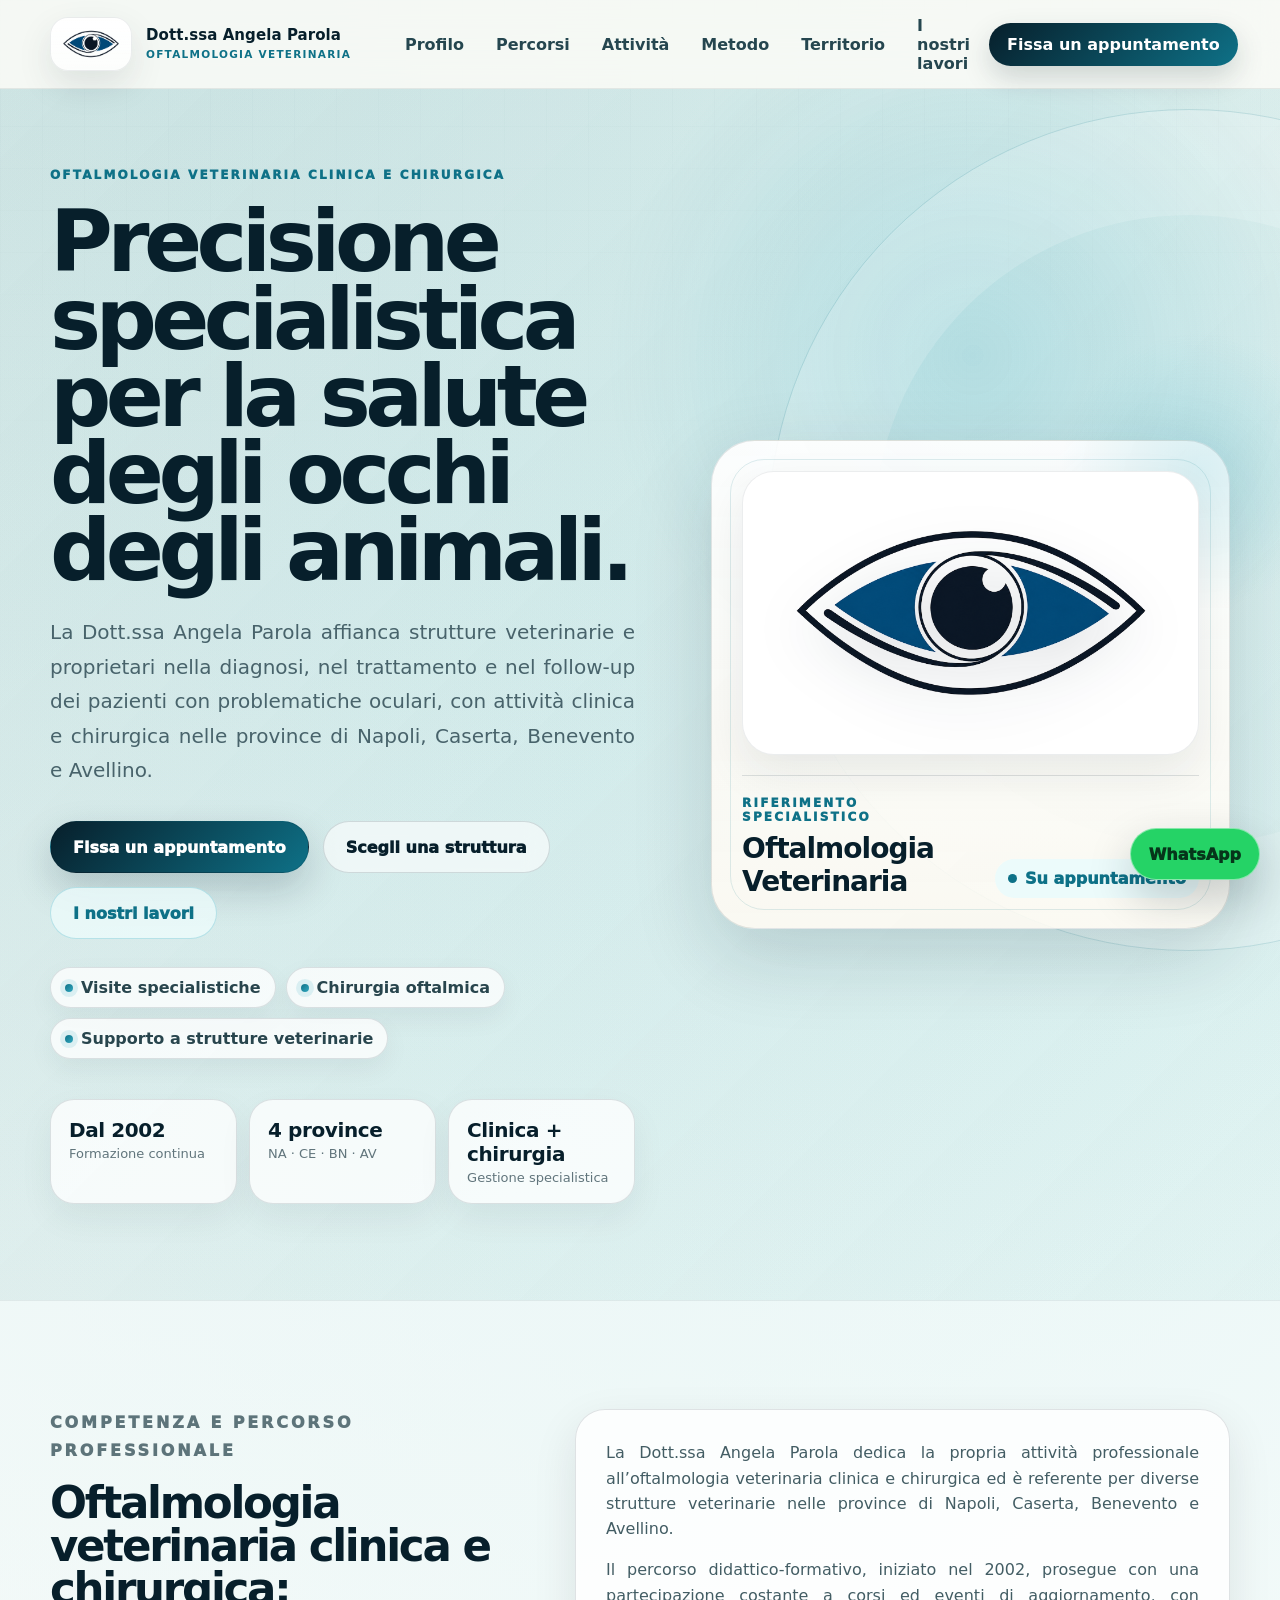
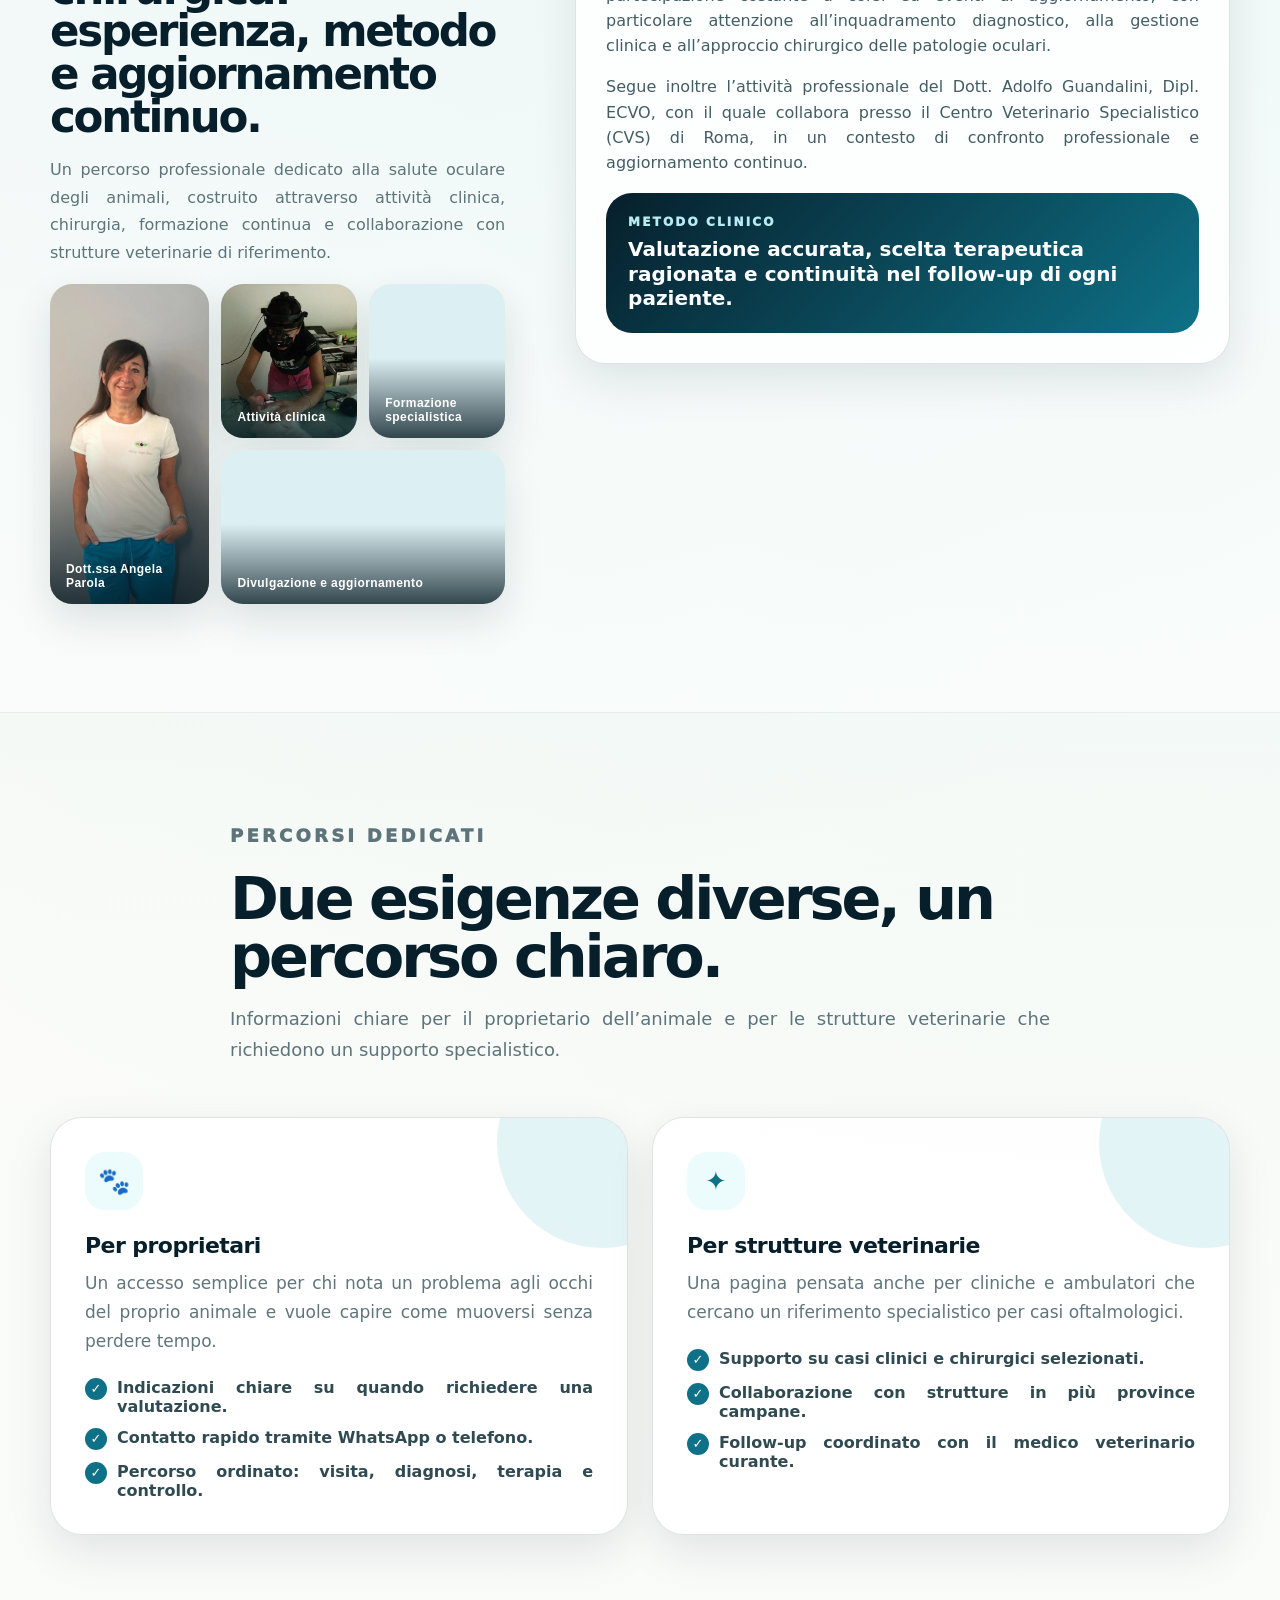
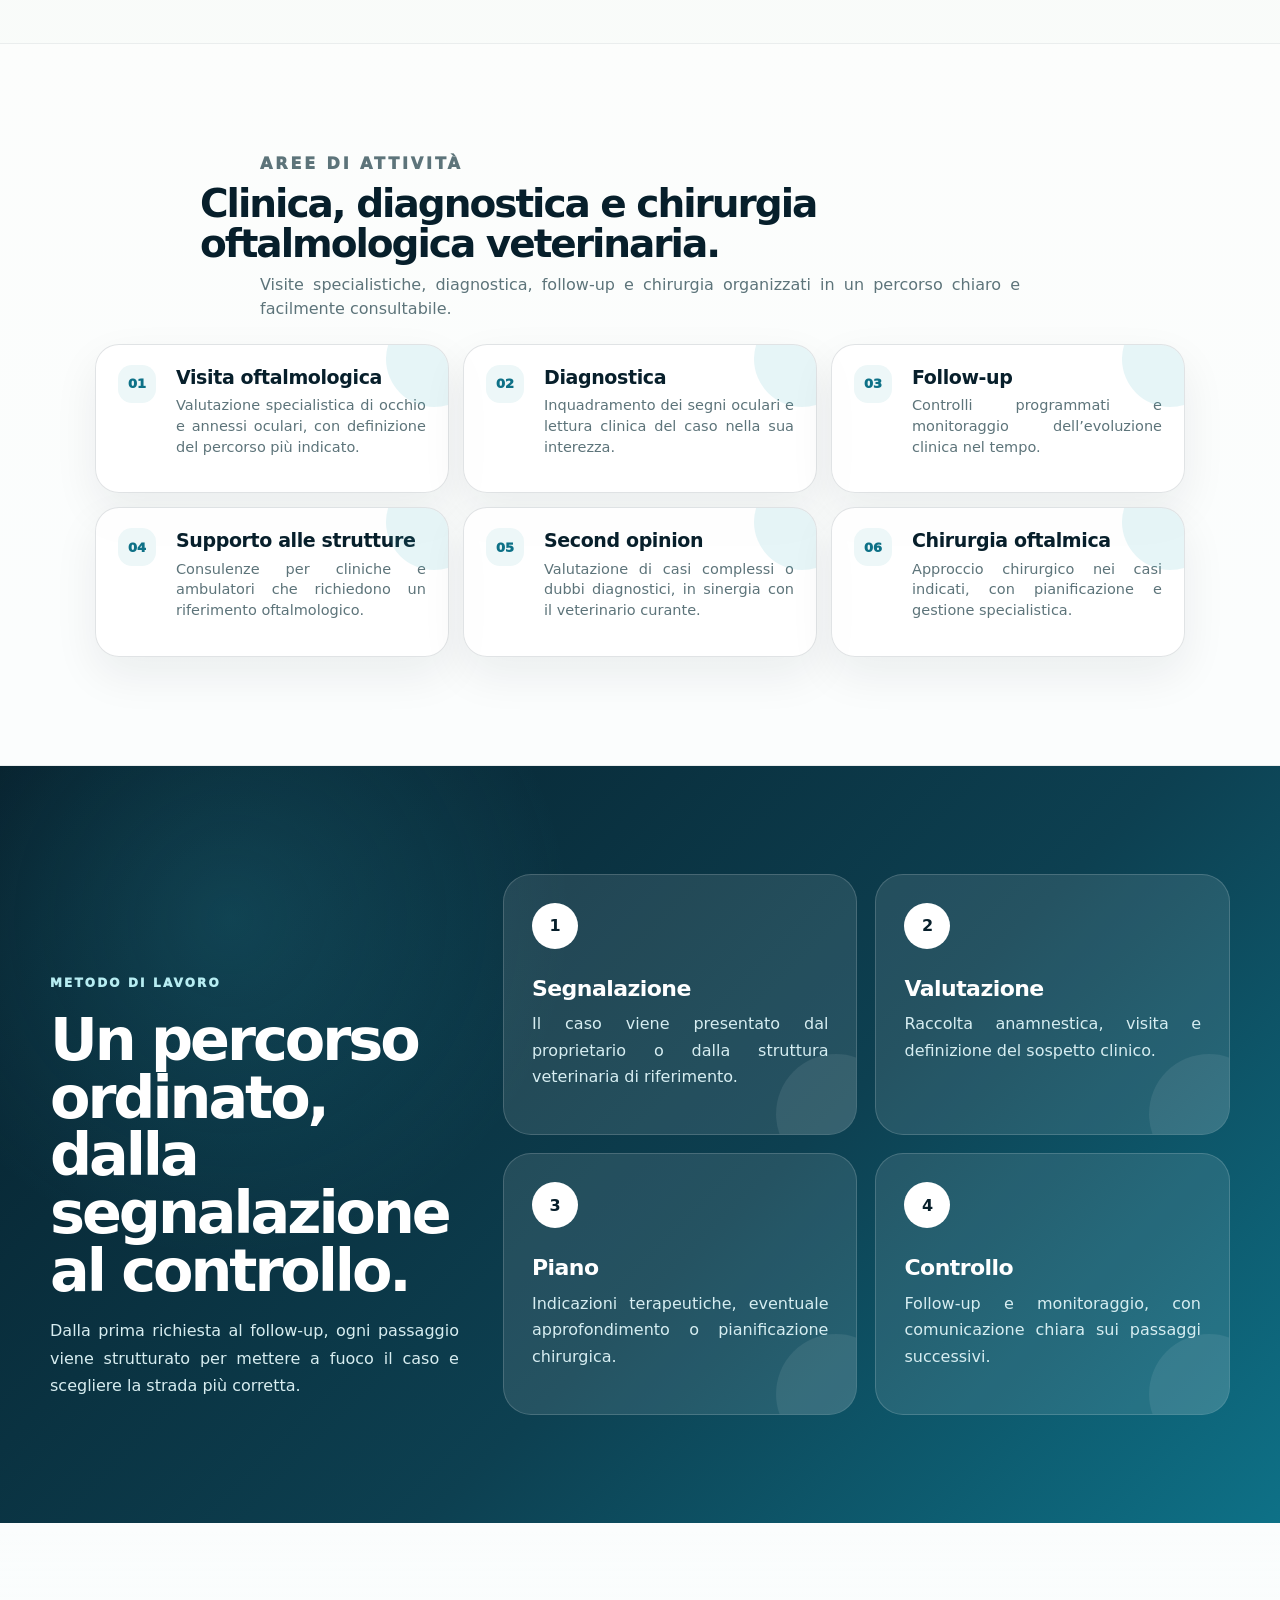
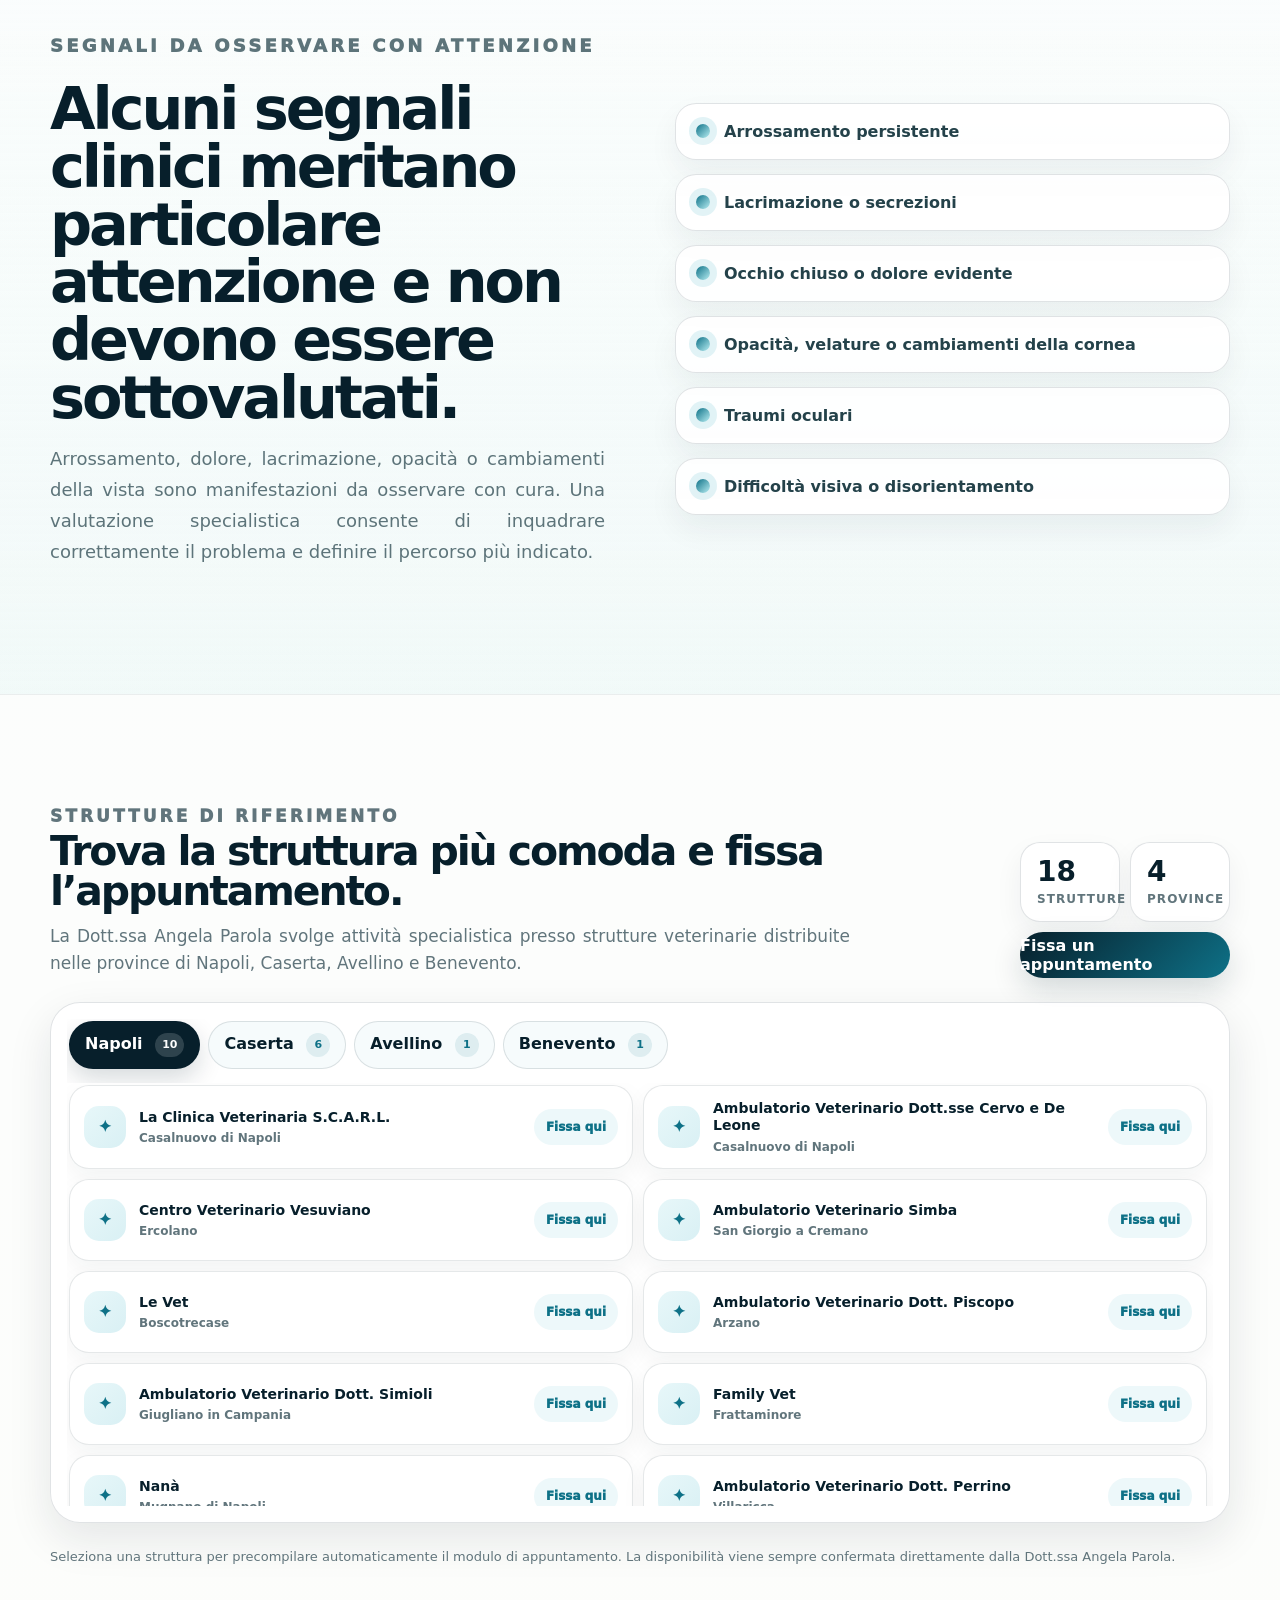
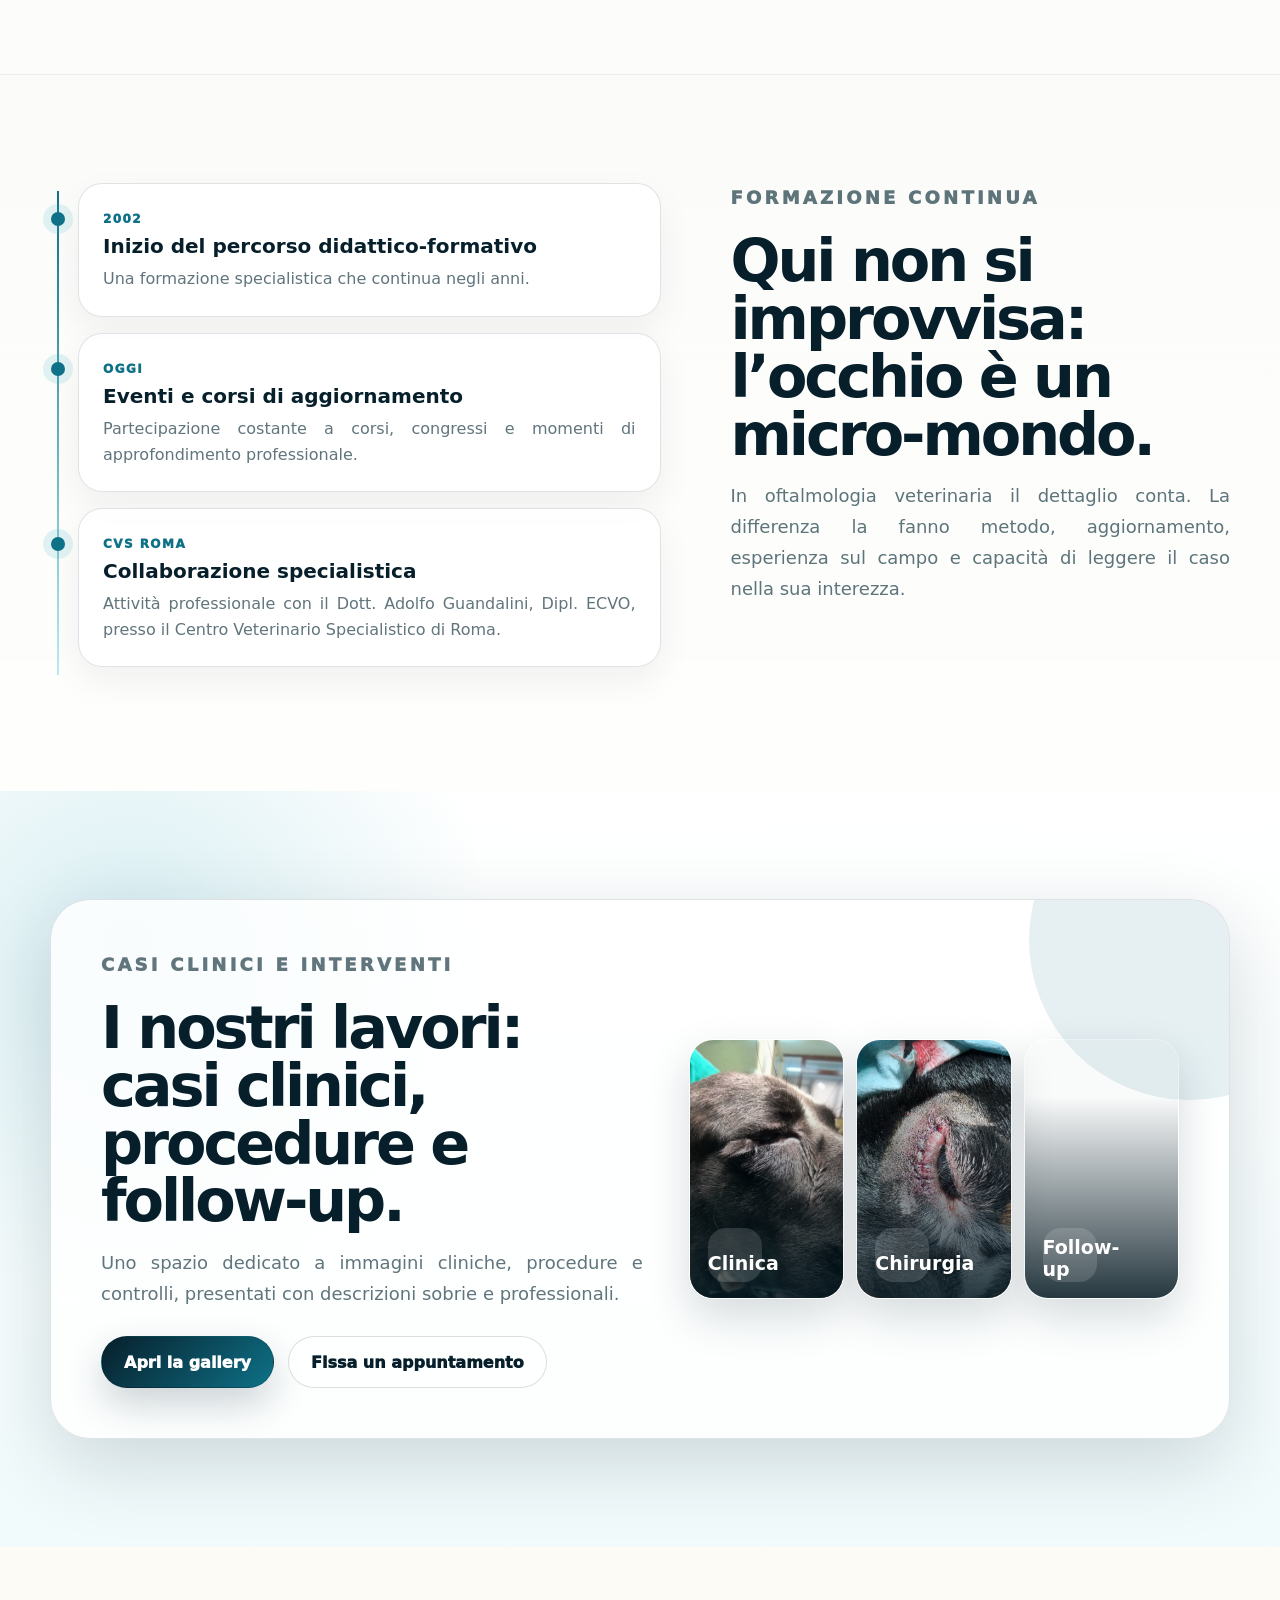
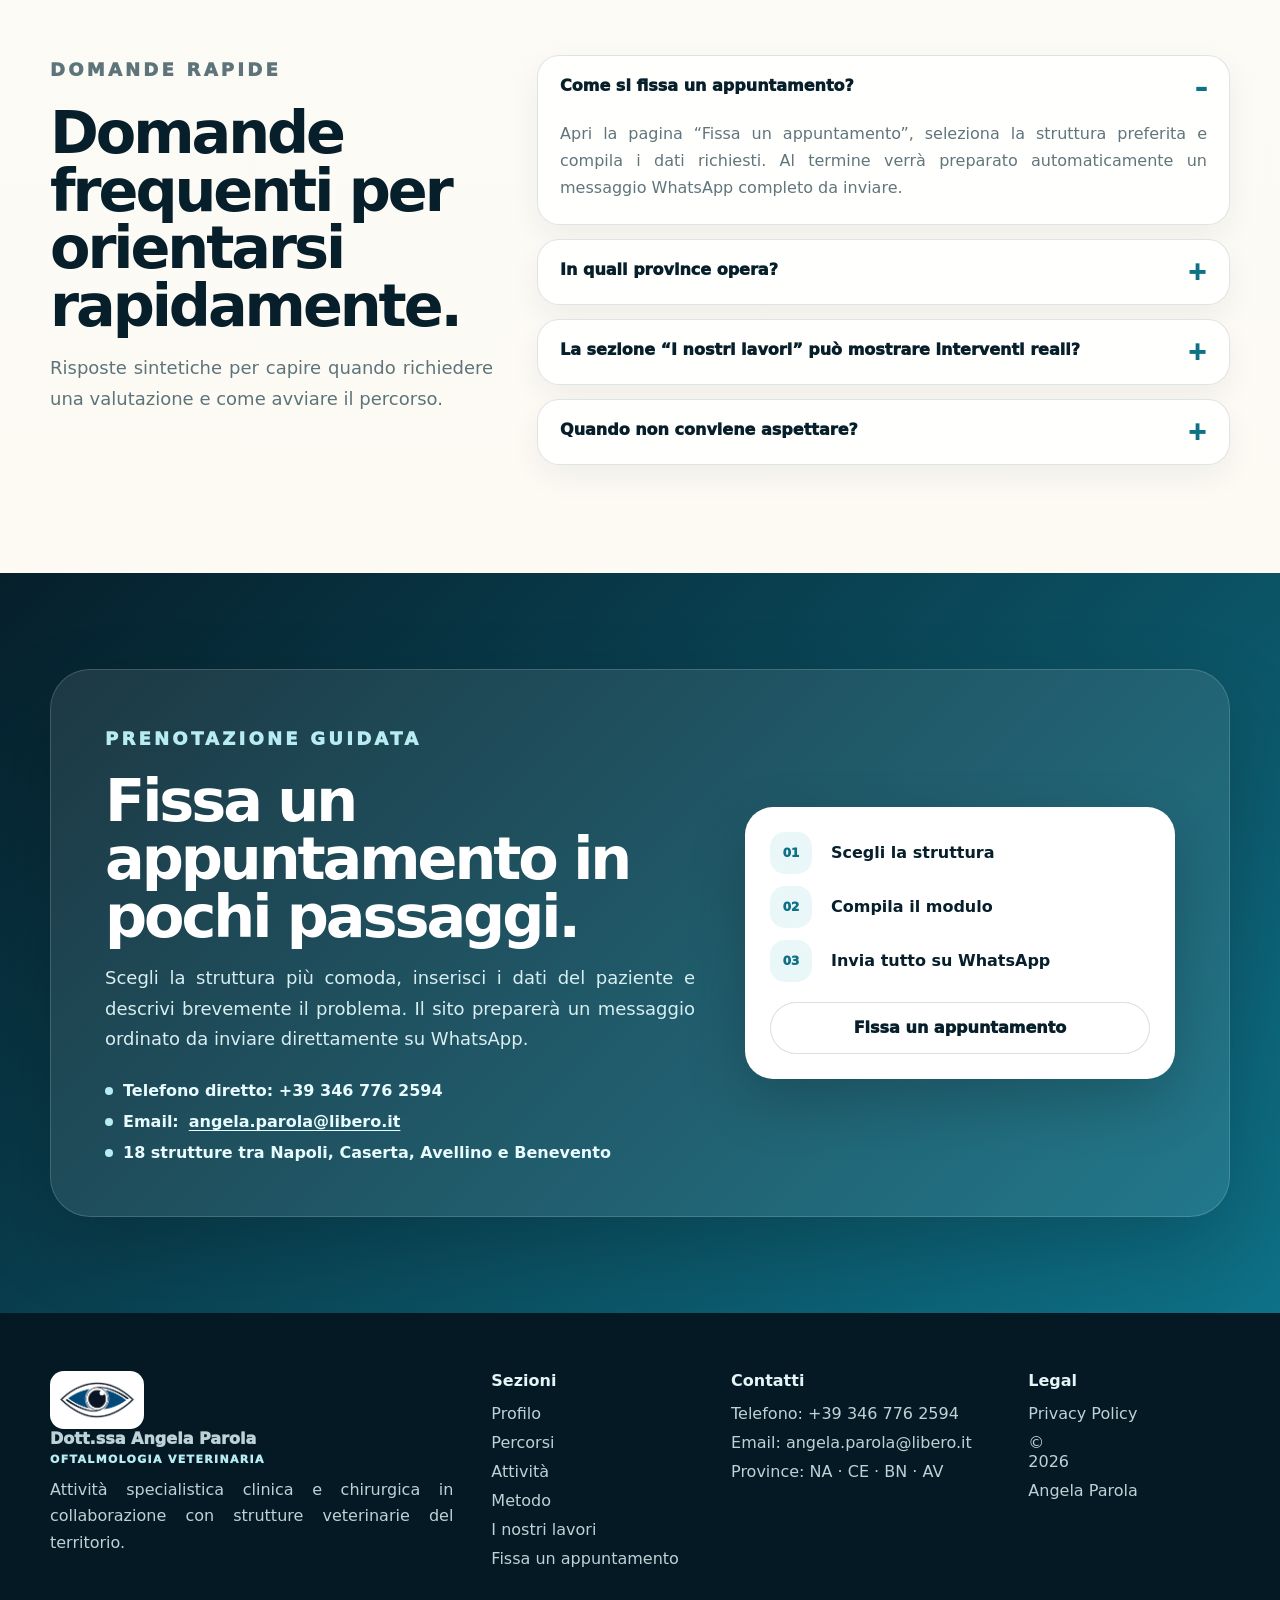
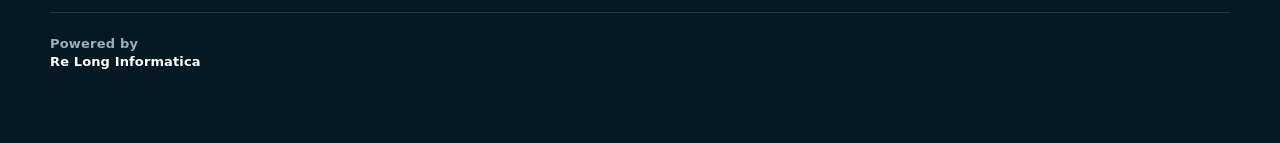
==== commit d86a75da: "Add files via upload" ====
--- a/index.html
+++ b/index.html
@@ -1,516 +1,537 @@
-<!doctype html>
+<!DOCTYPE html>
+
 <html lang="it">
 <head>
-  <meta charset="utf-8" />
-  <meta name="viewport" content="width=device-width, initial-scale=1" />
-  <title>Dott.ssa Angela Parola | Oftalmologia Veterinaria</title>
-  <meta name="description" content="Oftalmologia veterinaria clinica e chirurgica. Appuntamenti e attività specialistica presso strutture veterinarie in provincia di Napoli, Caserta, Benevento e Avellino." />
-  <meta name="theme-color" content="#071f2b" />
-  <meta property="og:title" content="Dott.ssa Angela Parola | Oftalmologia Veterinaria" />
-  <meta property="og:description" content="Competenza specialistica in oftalmologia veterinaria clinica e chirurgica." />
-  <meta property="og:type" content="website" />
-  <meta property="og:image" content="assets/logo-angela-parola.webp" />
-  <link rel="icon" type="image/png" href="assets/favicon.png" />
-  <link rel="stylesheet" href="assets/style.css" />
-  <script type="application/ld+json">
-  {
-    "@context": "https://schema.org",
-    "@type": "VeterinaryCare",
-    "name": "Dott.ssa Angela Parola - Oftalmologia Veterinaria",
-    "description": "Oftalmologia veterinaria clinica e chirurgica. Referente per diverse strutture veterinarie nelle province di Napoli, Caserta, Benevento e Avellino.",
-    "areaServed": ["Napoli", "Caserta", "Benevento", "Avellino"],
-    "telephone": "+393467762594",
-    "email": "angela.parola@libero.it",
-    "medicalSpecialty": "Ophthalmology"
-  }
-  </script>
-</head>
-<body>
-  <a class="skip-link" href="#main">Vai al contenuto</a>
-
-  <header class="site-header" id="top">
-    <nav class="nav container" aria-label="Navigazione principale">
-      <a class="brand" href="#top" aria-label="Homepage Dott.ssa Angela Parola">
-        <span class="brand-mark"><img src="assets/logo-angela-parola.webp" alt="Logo occhio Oftalmologia Veterinaria" /></span>
-        <span class="brand-copy">
-          <strong>Dott.ssa Angela Parola</strong>
-          <small>Oftalmologia Veterinaria</small>
-        </span>
-      </a>
-      <button class="nav-toggle" type="button" aria-expanded="false" aria-controls="nav-menu">
-        <span></span><span></span><span></span><em>Menu</em>
-      </button>
-      <div class="nav-menu" id="nav-menu">
-        <a href="#specialista">Profilo</a>
-        <a href="#percorsi">Percorsi</a>
-        <a href="#attivita">Attività</a>
-        <a href="#percorso">Metodo</a>
-        <a href="#territorio">Territorio</a>
-        <a href="lavori.html">I nostri lavori</a>
-        <a class="nav-cta" href="appuntamento.html">Fissa un appuntamento</a>
-      </div>
-    </nav>
-  </header>
-
-  <main id="main">
-    <section class="hero section-pad">
-      <div class="container hero-grid">
-        <div class="hero-copy reveal">
-          <p class="eyebrow">Oftalmologia veterinaria clinica e chirurgica</p>
-          <h1>Precisione specialistica per la salute degli occhi degli animali.</h1>
-          <p class="lead">La Dott.ssa Angela Parola affianca strutture veterinarie e proprietari nella diagnosi, nel trattamento e nel follow-up dei pazienti con problematiche oculari, con attività clinica e chirurgica nelle province di Napoli, Caserta, Benevento e Avellino.</p>
-          <div class="hero-actions">
-            <a class="btn primary" href="appuntamento.html">Fissa un appuntamento</a>
-            <a class="btn ghost" href="#territorio">Scegli una struttura</a>
-            <a class="btn soft-btn" href="lavori.html">I nostri lavori</a>
-          </div>
-          <div class="hero-strip" aria-label="Sintesi servizi">
-            <span>Visite specialistiche</span>
-            <span>Chirurgia oftalmica</span>
-            <span>Supporto a strutture veterinarie</span>
-          </div>
-          <div class="trust-row" aria-label="Punti di forza">
-            <div><strong>Dal 2002</strong><span>Formazione continua</span></div>
-            <div><strong>4 province</strong><span>NA · CE · BN · AV</span></div>
-            <div><strong>Clinica + chirurgia</strong><span>Gestione specialistica</span></div>
-          </div>
-        </div>
-
-        <div class="hero-visual reveal delay-1" aria-label="Logo e sintesi professionale">
-          <div class="premium-card">
-            <div class="logo-stage">
-              <img src="assets/logo-angela-parola.webp" alt="Logo occhio Dott.ssa Angela Parola" />
-            </div>
-            <div class="premium-card-caption">
-              <div>
-                <span>Specialist referral</span>
-                <strong>Oftalmologia Veterinaria</strong>
-              </div>
-              <div class="status-pill">Appuntamenti</div>
-            </div>
-          </div>
-          <div class="floating-card fc-1"><strong>Diagnosi</strong><span>visita · valutazione · follow-up</span></div>
-          <div class="floating-card fc-2"><strong>Chirurgia</strong><span>pianificazione e gestione del caso</span></div>
-          <div class="floating-orb orb-a"></div>
-          <div class="floating-orb orb-b"></div>
-        </div>
-      </div>
-    </section>
-
-    <section class="section-pad soft" id="specialista">
-      <div class="container split profile-split">
-        <div class="profile-overview reveal">
-          <div class="section-intro">
-            <p class="eyebrow">Competenza e percorso professionale</p>
-            <h2>Oftalmologia veterinaria clinica e chirurgica: esperienza, metodo e aggiornamento continuo.</h2>
-            <p>Un percorso professionale dedicato alla salute oculare degli animali, costruito attraverso attività clinica, chirurgia, formazione continua e collaborazione con strutture veterinarie di riferimento.</p>
-          </div>
-          <div class="profile-photo-grid" aria-label="Attività professionale della Dott.ssa Angela Parola">
-            <button class="profile-photo profile-photo-main" type="button" data-lightbox-src="assets/profilo/dottoressa-angela-parola-ritratto.webp" data-lightbox-alt="Ritratto della Dott.ssa Angela Parola">
-              <img src="assets/profilo/dottoressa-angela-parola-ritratto.webp" alt="Ritratto della Dott.ssa Angela Parola" loading="lazy" decoding="async" />
-              <span>Dott.ssa Angela Parola</span>
-            </button>
-            <button class="profile-photo profile-photo-clinica" type="button" data-lightbox-src="assets/profilo/attivita-clinica-03.webp" data-lightbox-alt="La Dott.ssa Angela Parola durante un esame oftalmologico veterinario">
-              <img src="assets/profilo/attivita-clinica-03.webp" alt="La Dott.ssa Angela Parola durante un esame oftalmologico veterinario" loading="lazy" decoding="async" />
-              <span>Attività clinica</span>
-            </button>
-            <button class="profile-photo profile-photo-formazione" type="button" data-lightbox-src="assets/profilo/formazione-specialistica-01.webp" data-lightbox-alt="Evento di aggiornamento professionale in oftalmologia veterinaria">
-              <img src="assets/profilo/formazione-specialistica-01.webp" alt="Evento di aggiornamento professionale in oftalmologia veterinaria" loading="lazy" decoding="async" />
-              <span>Formazione specialistica</span>
-            </button>
-            <button class="profile-photo profile-photo-divulgazione" type="button" data-lightbox-src="assets/profilo/attivita-formativa-02.webp" data-lightbox-alt="La Dott.ssa Angela Parola durante un incontro formativo">
-              <img src="assets/profilo/attivita-formativa-02.webp" alt="La Dott.ssa Angela Parola durante un incontro formativo" loading="lazy" decoding="async" />
-              <span>Divulgazione e aggiornamento</span>
-            </button>
-          </div>
-        </div>
-        <div class="content-card reveal delay-1">
-          <p>La Dott.ssa Angela Parola dedica la propria attività professionale all’oftalmologia veterinaria clinica e chirurgica ed è referente per diverse strutture veterinarie nelle province di Napoli, Caserta, Benevento e Avellino.</p>
-          <p>Il percorso didattico-formativo, iniziato nel 2002, prosegue con una partecipazione costante a corsi ed eventi di aggiornamento, con particolare attenzione all’inquadramento diagnostico, alla gestione clinica e all’approccio chirurgico delle patologie oculari.</p>
-          <p>Segue inoltre l’attività professionale del Dott. Adolfo Guandalini, Dipl. ECVO, con il quale collabora presso il Centro Veterinario Specialistico (CVS) di Roma, in un contesto di confronto professionale e aggiornamento continuo.</p>
-          <div class="quote-panel">
-            <span>Metodo clinico</span>
-            <strong>Valutazione accurata, scelta terapeutica ragionata e continuità nel follow-up di ogni paziente.</strong>
-          </div>
-        </div>
-      </div>
-    </section>
-
-    <section class="section-pad" id="percorsi">
-      <div class="container">
-        <div class="section-heading center reveal">
-          <p class="eyebrow">Percorsi dedicati</p>
-          <h2>Due esigenze diverse, un percorso chiaro.</h2>
-          <p>Informazioni chiare per il proprietario dell’animale e per le strutture veterinarie che richiedono un supporto specialistico.</p>
-        </div>
-        <div class="audience-grid">
-          <article class="audience-card reveal">
-            <div class="icon">🐾</div>
-            <h3>Per proprietari</h3>
-            <p>Un accesso semplice per chi nota un problema agli occhi del proprio animale e vuole capire come muoversi senza perdere tempo.</p>
-            <ul>
-              <li>Indicazioni chiare su quando richiedere una valutazione.</li>
-              <li>Contatto rapido tramite WhatsApp o telefono.</li>
-              <li>Percorso ordinato: visita, diagnosi, terapia e controllo.</li>
-            </ul>
-          </article>
-          <article class="audience-card reveal delay-1">
-            <div class="icon">✦</div>
-            <h3>Per strutture veterinarie</h3>
-            <p>Una pagina pensata anche per cliniche e ambulatori che cercano un riferimento specialistico per casi oftalmologici.</p>
-            <ul>
-              <li>Supporto su casi clinici e chirurgici selezionati.</li>
-              <li>Collaborazione con strutture in più province campane.</li>
-              <li>Follow-up coordinato con il medico veterinario curante.</li>
-            </ul>
-          </article>
-        </div>
-      </div>
-    </section>
-
-    <section class="section-pad soft" id="attivita">
-      <div class="container">
-        <div class="section-heading center reveal">
-          <p class="eyebrow">Aree di attività</p>
-          <h2>Clinica, diagnostica e chirurgia oftalmologica veterinaria.</h2>
-          <p>Aree operative presentate in modo ordinato, immediato e consultabile anche da mobile.</p>
-        </div>
-        <div class="service-grid">
-          <article class="service-card reveal"><span>01</span><h3>Visita oftalmologica</h3><p>Valutazione specialistica di occhio e annessi oculari, con definizione del percorso più indicato.</p></article>
-          <article class="service-card reveal delay-1"><span>02</span><h3>Diagnostica</h3><p>Inquadramento dei segni oculari e lettura clinica del caso nella sua interezza.</p></article>
-          <article class="service-card reveal delay-2"><span>03</span><h3>Follow-up</h3><p>Controlli programmati e monitoraggio dell’evoluzione clinica nel tempo.</p></article>
-          <article class="service-card reveal"><span>04</span><h3>Supporto alle strutture</h3><p>Consulenze per cliniche e ambulatori che richiedono un riferimento oftalmologico.</p></article>
-          <article class="service-card reveal delay-1"><span>05</span><h3>Second opinion</h3><p>Valutazione di casi complessi o dubbi diagnostici, in sinergia con il veterinario curante.</p></article>
-          <article class="service-card reveal delay-2"><span>06</span><h3>Chirurgia oftalmica</h3><p>Approccio chirurgico nei casi indicati, con pianificazione e gestione specialistica.</p></article>
-        </div>
-      </div>
-    </section>
-
-    <section class="section-pad dark-band" id="percorso">
-      <div class="container process-shell">
-        <div class="process-intro reveal">
-          <p class="eyebrow light">Metodo di lavoro</p>
-          <h2>Un percorso ordinato, dalla segnalazione al controllo.</h2>
-          <p>Dalla prima richiesta al follow-up, ogni passaggio viene strutturato per mettere a fuoco il caso e scegliere la strada più corretta.</p>
-        </div>
-        <div class="process-grid">
-          <div class="process-step reveal"><b>1</b><h3>Segnalazione</h3><p>Il caso viene presentato dal proprietario o dalla struttura veterinaria di riferimento.</p></div>
-          <div class="process-step reveal delay-1"><b>2</b><h3>Valutazione</h3><p>Raccolta anamnestica, visita e definizione del sospetto clinico.</p></div>
-          <div class="process-step reveal delay-2"><b>3</b><h3>Piano</h3><p>Indicazioni terapeutiche, eventuale approfondimento o pianificazione chirurgica.</p></div>
-          <div class="process-step reveal delay-3"><b>4</b><h3>Controllo</h3><p>Follow-up e monitoraggio, con comunicazione chiara sui passaggi successivi.</p></div>
-        </div>
-      </div>
-    </section>
-
-    <section class="section-pad symptoms-section" id="segnali">
-      <div class="container two-col">
-        <div class="section-intro reveal">
-          <p class="eyebrow">Segnali da osservare con attenzione</p>
-          <h2>Alcuni segnali clinici meritano particolare attenzione e non devono essere sottovalutati.</h2>
-          <p>Arrossamento, dolore, lacrimazione, opacità o cambiamenti della vista sono manifestazioni da osservare con cura. Una valutazione specialistica consente di inquadrare correttamente il problema e definire il percorso più indicato.</p>
-        </div>
-        <div class="symptoms-list reveal delay-1">
-          <div><span></span>Arrossamento persistente</div>
-          <div><span></span>Lacrimazione o secrezioni</div>
-          <div><span></span>Occhio chiuso o dolore evidente</div>
-          <div><span></span>Opacità, velature o cambiamenti della cornea</div>
-          <div><span></span>Traumi oculari</div>
-          <div><span></span>Difficoltà visiva o disorientamento</div>
-        </div>
-      </div>
-    </section>
-
-    <section class="section-pad soft" id="territorio">
-      <div class="container structures-shell">
-        <div class="structures-heading reveal">
-          <div>
-            <p class="eyebrow">Strutture di riferimento</p>
-            <h2>Trova la struttura più comoda e fissa l’appuntamento.</h2>
-            <p>La Dott.ssa Angela Parola svolge attività specialistica presso strutture veterinarie distribuite nelle province di Napoli, Caserta, Avellino e Benevento.</p>
-          </div>
-          <div class="network-summary" aria-label="Riepilogo rete strutture">
-            <div><strong>18</strong><span>strutture</span></div>
-            <div><strong>4</strong><span>province</span></div>
-            <a href="appuntamento.html">Fissa un appuntamento</a>
-          </div>
-        </div>
-
-        <div class="structures-browser reveal delay-1" >
-          <div class="province-tabs" role="tablist" aria-label="Filtra strutture per provincia">
-            <button class="province-tab active" type="button" data-province-filter="napoli" role="tab" aria-selected="true">Napoli <span>10</span></button>
-            <button class="province-tab" type="button" data-province-filter="caserta" role="tab" aria-selected="false">Caserta <span>6</span></button>
-            <button class="province-tab" type="button" data-province-filter="avellino" role="tab" aria-selected="false">Avellino <span>1</span></button>
-            <button class="province-tab" type="button" data-province-filter="benevento" role="tab" aria-selected="false">Benevento <span>1</span></button>
-          </div>
-          <div class="structures-list" id="structuresList" data-no-snap aria-live="polite">
-            <article class="structure-card" data-province="napoli">
-              <div class="structure-icon" aria-hidden="true">✦</div>
-              <div class="structure-copy">
-                <strong>La Clinica Veterinaria S.C.A.R.L.</strong>
-                <span>Casalnuovo di Napoli</span>
-              </div>
-              <a href="appuntamento.html?struttura=La%20Clinica%20Veterinaria%20S.C.A.R.L.&provincia=Napoli" aria-label="Fissa un appuntamento presso La Clinica Veterinaria S.C.A.R.L.">Fissa qui</a>
-            </article>
-            <article class="structure-card" data-province="napoli">
-              <div class="structure-icon" aria-hidden="true">✦</div>
-              <div class="structure-copy">
-                <strong>Ambulatorio Veterinario Dott.sse Cervo e De Leone</strong>
-                <span>Casalnuovo di Napoli</span>
-              </div>
-              <a href="appuntamento.html?struttura=Ambulatorio%20Veterinario%20Dott.sse%20Cervo%20e%20De%20Leone&provincia=Napoli" aria-label="Fissa un appuntamento presso Ambulatorio Veterinario Dott.sse Cervo e De Leone">Fissa qui</a>
-            </article>
-            <article class="structure-card" data-province="napoli">
-              <div class="structure-icon" aria-hidden="true">✦</div>
-              <div class="structure-copy">
-                <strong>Centro Veterinario Vesuviano</strong>
-                <span>Ercolano</span>
-              </div>
-              <a href="appuntamento.html?struttura=Centro%20Veterinario%20Vesuviano&provincia=Napoli" aria-label="Fissa un appuntamento presso Centro Veterinario Vesuviano">Fissa qui</a>
-            </article>
-            <article class="structure-card" data-province="napoli">
-              <div class="structure-icon" aria-hidden="true">✦</div>
-              <div class="structure-copy">
-                <strong>Ambulatorio Veterinario Simba</strong>
-                <span>San Giorgio a Cremano</span>
-              </div>
-              <a href="appuntamento.html?struttura=Ambulatorio%20Veterinario%20Simba&provincia=Napoli" aria-label="Fissa un appuntamento presso Ambulatorio Veterinario Simba">Fissa qui</a>
-            </article>
-            <article class="structure-card" data-province="napoli">
-              <div class="structure-icon" aria-hidden="true">✦</div>
-              <div class="structure-copy">
-                <strong>Le Vet</strong>
-                <span>Boscotrecase</span>
-              </div>
-              <a href="appuntamento.html?struttura=Le%20Vet&provincia=Napoli" aria-label="Fissa un appuntamento presso Le Vet">Fissa qui</a>
-            </article>
-            <article class="structure-card" data-province="napoli">
-              <div class="structure-icon" aria-hidden="true">✦</div>
-              <div class="structure-copy">
-                <strong>Ambulatorio Veterinario Dott. Piscopo</strong>
-                <span>Arzano</span>
-              </div>
-              <a href="appuntamento.html?struttura=Ambulatorio%20Veterinario%20Dott.%20Piscopo&provincia=Napoli" aria-label="Fissa un appuntamento presso Ambulatorio Veterinario Dott. Piscopo">Fissa qui</a>
-            </article>
-            <article class="structure-card" data-province="napoli">
-              <div class="structure-icon" aria-hidden="true">✦</div>
-              <div class="structure-copy">
-                <strong>Ambulatorio Veterinario Dott. Simioli</strong>
-                <span>Giugliano in Campania</span>
-              </div>
-              <a href="appuntamento.html?struttura=Ambulatorio%20Veterinario%20Dott.%20Simioli&provincia=Napoli" aria-label="Fissa un appuntamento presso Ambulatorio Veterinario Dott. Simioli">Fissa qui</a>
-            </article>
-            <article class="structure-card" data-province="napoli">
-              <div class="structure-icon" aria-hidden="true">✦</div>
-              <div class="structure-copy">
-                <strong>Family Vet</strong>
-                <span>Frattaminore</span>
-              </div>
-              <a href="appuntamento.html?struttura=Family%20Vet&provincia=Napoli" aria-label="Fissa un appuntamento presso Family Vet">Fissa qui</a>
-            </article>
-            <article class="structure-card" data-province="napoli">
-              <div class="structure-icon" aria-hidden="true">✦</div>
-              <div class="structure-copy">
-                <strong>Nanà</strong>
-                <span>Mugnano di Napoli</span>
-              </div>
-              <a href="appuntamento.html?struttura=Nan%C3%A0&provincia=Napoli" aria-label="Fissa un appuntamento presso Nanà">Fissa qui</a>
-            </article>
-            <article class="structure-card" data-province="napoli">
-              <div class="structure-icon" aria-hidden="true">✦</div>
-              <div class="structure-copy">
-                <strong>Ambulatorio Veterinario Dott. Perrino</strong>
-                <span>Villaricca</span>
-              </div>
-              <a href="appuntamento.html?struttura=Ambulatorio%20Veterinario%20Dott.%20Perrino&provincia=Napoli" aria-label="Fissa un appuntamento presso Ambulatorio Veterinario Dott. Perrino">Fissa qui</a>
-            </article>
-            <article class="structure-card" data-province="caserta">
-              <div class="structure-icon" aria-hidden="true">✦</div>
-              <div class="structure-copy">
-                <strong>Clinica Veterinaria Animalia</strong>
-                <span>Aversa</span>
-              </div>
-              <a href="appuntamento.html?struttura=Clinica%20Veterinaria%20Animalia&provincia=Caserta" aria-label="Fissa un appuntamento presso Clinica Veterinaria Animalia">Fissa qui</a>
-            </article>
-            <article class="structure-card" data-province="caserta">
-              <div class="structure-icon" aria-hidden="true">✦</div>
-              <div class="structure-copy">
-                <strong>Global Veterinaria</strong>
-                <span>Aversa</span>
-              </div>
-              <a href="appuntamento.html?struttura=Global%20Veterinaria&provincia=Caserta" aria-label="Fissa un appuntamento presso Global Veterinaria">Fissa qui</a>
-            </article>
-            <article class="structure-card" data-province="caserta">
-              <div class="structure-icon" aria-hidden="true">✦</div>
-              <div class="structure-copy">
-                <strong>Veter Center</strong>
-                <span>Santa Maria Capua Vetere</span>
-              </div>
-              <a href="appuntamento.html?struttura=Veter%20Center&provincia=Caserta" aria-label="Fissa un appuntamento presso Veter Center">Fissa qui</a>
-            </article>
-            <article class="structure-card" data-province="caserta">
-              <div class="structure-icon" aria-hidden="true">✦</div>
-              <div class="structure-copy">
-                <strong>Vi Ma Vet</strong>
-                <span>Capua</span>
-              </div>
-              <a href="appuntamento.html?struttura=Vi%20Ma%20Vet&provincia=Caserta" aria-label="Fissa un appuntamento presso Vi Ma Vet">Fissa qui</a>
-            </article>
-            <article class="structure-card" data-province="caserta">
-              <div class="structure-icon" aria-hidden="true">✦</div>
-              <div class="structure-copy">
-                <strong>Vet &amp; Pets</strong>
-                <span>Castel Volturno</span>
-              </div>
-              <a href="appuntamento.html?struttura=Vet%20%26%20Pets&provincia=Caserta" aria-label="Fissa un appuntamento presso Vet &amp; Pets">Fissa qui</a>
-            </article>
-            <article class="structure-card" data-province="caserta">
-              <div class="structure-icon" aria-hidden="true">✦</div>
-              <div class="structure-copy">
-                <strong>Ambulatorio Veterinario Dott. Fusco e De Tommaso</strong>
-                <span>Caserta</span>
-              </div>
-              <a href="appuntamento.html?struttura=Ambulatorio%20Veterinario%20Dott.%20Fusco%20e%20De%20Tommaso&provincia=Caserta" aria-label="Fissa un appuntamento presso Ambulatorio Veterinario Dott. Fusco e De Tommaso">Fissa qui</a>
-            </article>
-            <article class="structure-card" data-province="avellino">
-              <div class="structure-icon" aria-hidden="true">✦</div>
-              <div class="structure-copy">
-                <strong>Ambulatorio Veterinario Dott. Zotti</strong>
-                <span>Ariano Irpino</span>
-              </div>
-              <a href="appuntamento.html?struttura=Ambulatorio%20Veterinario%20Dott.%20Zotti&provincia=Avellino" aria-label="Fissa un appuntamento presso Ambulatorio Veterinario Dott. Zotti">Fissa qui</a>
-            </article>
-            <article class="structure-card" data-province="benevento">
-              <div class="structure-icon" aria-hidden="true">✦</div>
-              <div class="structure-copy">
-                <strong>Clinica Veterinaria Sannio</strong>
-                <span>Benevento</span>
-              </div>
-              <a href="appuntamento.html?struttura=Clinica%20Veterinaria%20Sannio&provincia=Benevento" aria-label="Fissa un appuntamento presso Clinica Veterinaria Sannio">Fissa qui</a>
-            </article>
-          </div>
-        </div>
-        <p class="structures-note reveal">Seleziona una struttura per precompilare automaticamente il modulo di appuntamento. La disponibilità viene sempre confermata direttamente dalla Dott.ssa Angela Parola.</p>
-      </div>
-    </section>
-
-    <section class="section-pad education">
-      <div class="container split reverse">
-        <div class="timeline reveal">
-          <div class="timeline-item"><span>2002</span><strong>Inizio del percorso didattico-formativo</strong><p>Una formazione specialistica che continua negli anni.</p></div>
-          <div class="timeline-item"><span>Oggi</span><strong>Eventi e corsi di aggiornamento</strong><p>Partecipazione costante a corsi, congressi e momenti di approfondimento professionale.</p></div>
-          <div class="timeline-item"><span>CVS Roma</span><strong>Collaborazione specialistica</strong><p>Attività professionale con il Dott. Adolfo Guandalini, Dipl. ECVO, presso il Centro Veterinario Specialistico di Roma.</p></div>
-        </div>
-        <div class="section-intro reveal delay-1">
-          <p class="eyebrow">Formazione continua</p>
-          <h2>Qui non si improvvisa: l’occhio è un micro-mondo.</h2>
-          <p>In oftalmologia veterinaria il dettaglio conta. La differenza la fanno metodo, aggiornamento, esperienza sul campo e capacità di leggere il caso nella sua interezza.</p>
-        </div>
-      </div>
-    </section>
-
-    <section class="section-pad works-preview" id="lavori">
-      <div class="container works-panel reveal">
-        <div class="works-copy">
-          <p class="eyebrow">Case clinici e interventi</p>
-          <h2>I nostri lavori: casi clinici, procedure e follow-up.</h2>
-          <p>Uno spazio dedicato a immagini cliniche, procedure e controlli, presentati con descrizioni sobrie e professionali.</p>
-          <div class="works-actions">
-            <a class="btn primary" href="lavori.html">Apri la gallery</a>
-            <a class="btn ghost" href="appuntamento.html">Fissa un appuntamento</a>
-          </div>
-        </div>
-        <div class="works-preview-grid works-image-preview" aria-label="Anteprima di casi clinici reali">
-          <a class="work-thumb" href="lavori.html#galleryGrid">
-            <img src="assets/lavori/caso-clinico-01.webp" alt="Anteprima di un caso clinico oftalmologico veterinario" loading="lazy" decoding="async" />
-            <span><strong>Clinica</strong><small>valutazioni specialistiche</small></span>
-          </a>
-          <a class="work-thumb" href="lavori.html#galleryGrid">
-            <img src="assets/lavori/post-operatorio-04.webp" alt="Anteprima di un controllo post-operatorio oftalmologico veterinario" loading="lazy" decoding="async" />
-            <span><strong>Chirurgia</strong><small>procedure e controlli</small></span>
-          </a>
-          <a class="work-thumb" href="lavori.html#galleryGrid">
-            <img src="assets/lavori/follow-up-06.webp" alt="Anteprima di un follow-up oftalmologico veterinario" loading="lazy" decoding="async" />
-            <span><strong>Follow-up</strong><small>monitoraggio nel tempo</small></span>
-          </a>
-        </div>
-      </div>
-    </section>
-
-    <section class="section-pad" id="faq">
-      <div class="container faq-grid">
-        <div class="section-intro reveal">
-          <p class="eyebrow">Domande rapide</p>
-          <h2>Domande frequenti per orientarsi rapidamente.</h2>
-          <p>Risposte sintetiche per capire quando richiedere una valutazione e come avviare il percorso.</p>
-        </div>
-        <div class="faq-list reveal delay-1">
-          <details open><summary>Come si fissa un appuntamento?</summary><p>Apri la pagina “Fissa un appuntamento”, seleziona la struttura preferita e compila i dati richiesti. Al termine verrà preparato automaticamente un messaggio WhatsApp completo da inviare.</p></details>
-          <details><summary>In quali province opera?</summary><p>L’attività è svolta come referente di diverse strutture nelle province di Napoli, Caserta, Benevento e Avellino.</p></details>
-          <details><summary>La sezione “I nostri lavori” può mostrare interventi reali?</summary><p>Sì, purché le immagini siano autorizzate, prive di dati sensibili e accompagnate da descrizioni sobrie e professionali.</p></details>
-          <details><summary>Quando non conviene aspettare?</summary><p>In presenza di dolore, occhio chiuso, trauma, opacità improvvisa, secrezioni importanti o riduzione della vista, è meglio richiedere rapidamente una valutazione.</p></details>
-        </div>
-      </div>
-    </section>
-
-    <section class="cta-section" id="contatti">
-      <div class="container appointment-cta reveal">
-        <div>
-          <p class="eyebrow light">Prenotazione guidata</p>
-          <h2>Fissa un appuntamento in pochi passaggi.</h2>
-          <p>Scegli la struttura più comoda, inserisci i dati del paziente e descrivi brevemente il problema. Il sito preparerà un messaggio ordinato da inviare direttamente su WhatsApp.</p>
-          <div class="contact-points">
-            <span>Telefono diretto: +39 346 776 2594</span>
-            <span>Email: <a href="mailto:angela.parola@libero.it">angela.parola@libero.it</a></span>
-            <span>18 strutture tra Napoli, Caserta, Avellino e Benevento</span>
-          </div>
-        </div>
-        <div class="appointment-cta-card">
-          <span class="appointment-step">01</span>
-          <strong>Scegli la struttura</strong>
-          <span class="appointment-step">02</span>
-          <strong>Compila il modulo</strong>
-          <span class="appointment-step">03</span>
-          <strong>Invia tutto su WhatsApp</strong>
-          <a class="btn primary inverted" href="appuntamento.html">Fissa un appuntamento</a>
-        </div>
-      </div>
-    </section>
-  </main>
-
-  <footer class="site-footer">
-    <div class="container footer-grid">
-      <div>
-        <a class="footer-brand" href="#top"><img src="assets/logo-angela-parola.webp" alt="Logo occhio" /><span>Dott.ssa Angela Parola<br><small>Oftalmologia Veterinaria</small></span></a>
-        <p>Attività specialistica clinica e chirurgica in collaborazione con strutture veterinarie del territorio.</p>
-      </div>
-      <div>
-        <strong>Sezioni</strong>
-        <a href="#specialista">Profilo</a>
-        <a href="#percorsi">Percorsi</a>
-        <a href="#attivita">Attività</a>
-        <a href="#percorso">Metodo</a>
-        <a href="lavori.html">I nostri lavori</a>
-        <a href="appuntamento.html">Fissa un appuntamento</a>
-      </div>
-      <div>
-        <strong>Contatti</strong>
-        <a href="tel:+393467762594">Telefono: +39 346 776 2594</a>
-        <a href="mailto:angela.parola@libero.it">Email: angela.parola@libero.it</a>
-        <span>Province: NA · CE · BN · AV</span>
-      </div>
-      <div>
-        <strong>Legal</strong>
-        <a href="privacy.html">Privacy Policy</a>
-        <span>© <span id="year"></span> Angela Parola</span>
-      </div>
-    </div>
-    <div class="container powered-by" aria-label="Crediti sito">
-      <p>Powered by <strong>Re Long Informatica</strong></p>
-    </div>
-  </footer>
-
-  <a class="floating-whatsapp" href="https://wa.me/393467762594?text=Buongiorno%2C%20vorrei%20fissare%20un%20appuntamento%20di%20oftalmologia%20veterinaria." target="_blank" rel="noopener">WhatsApp</a>
-  <div class="toast" id="toast" role="status" aria-live="polite"></div>
-  <script src="assets/script.js"></script>
+<meta charset="utf-8"/>
+<meta content="width=device-width, initial-scale=1" name="viewport"/>
+<title>Oftalmologia Veterinaria in Campania | Dott.ssa Angela Parola</title>
+<meta content="#071f2b" name="theme-color"/>
+<link href="assets/style.css" rel="stylesheet"/>
+<meta content="Oftalmologia veterinaria clinica e chirurgica con attività presso strutture nelle province di Napoli, Caserta, Benevento e Avellino. Fissa un appuntamento con la Dott.ssa Angela Parola." name="description"/><meta content="index,follow,max-image-preview:large" name="robots"/><meta content="Dott.ssa Angela Parola" name="author"/><link href="https://alessandroiascone.github.io/angela-parola-oftalmologia/" rel="canonical"/><link href="assets/icons/favicon.ico" rel="icon" type="image/x-icon"/><link href="assets/icons/favicon-32.png" rel="icon" sizes="32x32" type="image/png"/><link href="assets/icons/apple-touch-icon.png" rel="apple-touch-icon" sizes="180x180"/><link href="manifest.webmanifest" rel="manifest"/><meta content="it_IT" property="og:locale"/><meta content="website" property="og:type"/><meta content="Oftalmologia Veterinaria in Campania | Dott.ssa Angela Parola" property="og:title"/><meta content="Oftalmologia veterinaria clinica e chirurgica con attività presso strutture nelle province di Napoli, Caserta, Benevento e Avellino. Fissa un appuntamento con la Dott.ssa Angela Parola." property="og:description"/><meta content="https://alessandroiascone.github.io/angela-parola-oftalmologia/" property="og:url"/><meta content="https://alessandroiascone.github.io/angela-parola-oftalmologia/assets/og/og-home.jpg" property="og:image"/><meta content="1200" property="og:image:width"/><meta content="630" property="og:image:height"/><meta content="Dott.ssa Angela Parola - Oftalmologia Veterinaria" property="og:image:alt"/><meta content="summary_large_image" name="twitter:card"/><meta content="Oftalmologia Veterinaria in Campania | Dott.ssa Angela Parola" name="twitter:title"/><meta content="Oftalmologia veterinaria clinica e chirurgica con attività presso strutture nelle province di Napoli, Caserta, Benevento e Avellino. Fissa un appuntamento con la Dott.ssa Angela Parola." name="twitter:description"/><meta content="https://alessandroiascone.github.io/angela-parola-oftalmologia/assets/og/og-home.jpg" name="twitter:image"/><script type="application/ld+json">{
+  "@context": "https://schema.org",
+  "@graph": [
+    {
+      "@type": "WebSite",
+      "@id": "https://alessandroiascone.github.io/angela-parola-oftalmologia/#website",
+      "url": "https://alessandroiascone.github.io/angela-parola-oftalmologia/",
+      "name": "Dott.ssa Angela Parola | Oftalmologia Veterinaria",
+      "inLanguage": "it-IT"
+    },
+    {
+      "@type": "Person",
+      "@id": "https://alessandroiascone.github.io/angela-parola-oftalmologia/#angela-parola",
+      "name": "Angela Parola",
+      "honorificPrefix": "Dott.ssa",
+      "url": "https://alessandroiascone.github.io/angela-parola-oftalmologia/",
+      "email": "mailto:angela.parola@libero.it",
+      "telephone": "+39 346 776 2594",
+      "image": "https://alessandroiascone.github.io/angela-parola-oftalmologia/assets/profilo/dottoressa-angela-parola-ritratto.webp",
+      "description": "Professionista dedicata all’oftalmologia veterinaria clinica e chirurgica con attività presso strutture veterinarie in Campania."
+    },
+    {
+      "@type": "Service",
+      "@id": "https://alessandroiascone.github.io/angela-parola-oftalmologia/#oftalmologia-veterinaria",
+      "name": "Oftalmologia veterinaria clinica e chirurgica",
+      "serviceType": "Oftalmologia veterinaria",
+      "provider": {
+        "@id": "https://alessandroiascone.github.io/angela-parola-oftalmologia/#angela-parola"
+      },
+      "areaServed": [
+        {
+          "@type": "AdministrativeArea",
+          "name": "Napoli"
+        },
+        {
+          "@type": "AdministrativeArea",
+          "name": "Caserta"
+        },
+        {
+          "@type": "AdministrativeArea",
+          "name": "Benevento"
+        },
+        {
+          "@type": "AdministrativeArea",
+          "name": "Avellino"
+        }
+      ],
+      "url": "https://alessandroiascone.github.io/angela-parola-oftalmologia/",
+      "availableChannel": {
+        "@type": "ServiceChannel",
+        "serviceUrl": "https://alessandroiascone.github.io/angela-parola-oftalmologia/appuntamento.html"
+      }
+    }
+  ]
+}</script></head>
+<body data-page="home">
+<a class="skip-link" href="#main">Vai al contenuto</a>
+<header class="site-header" id="top">
+<nav aria-label="Navigazione principale" class="nav container">
+<a aria-label="Homepage Dott.ssa Angela Parola" class="brand" href="#top">
+<span class="brand-mark"><img alt="Logo occhio Oftalmologia Veterinaria" decoding="async" fetchpriority="high" height="697" loading="eager" src="assets/logo-angela-parola.webp" width="1370"/></span>
+<span class="brand-copy">
+<strong>Dott.ssa Angela Parola</strong>
+<small>Oftalmologia Veterinaria</small>
+</span>
+</a>
+<button aria-controls="nav-menu" aria-expanded="false" class="nav-toggle" type="button">
+<span></span><span></span><span></span><em>Menu</em>
+</button>
+<div class="nav-menu" id="nav-menu">
+<a href="#specialista">Profilo</a>
+<a href="#percorsi">Percorsi</a>
+<a href="#attivita">Attività</a>
+<a href="#percorso">Metodo</a>
+<a href="#territorio">Territorio</a>
+<a href="lavori.html">I nostri lavori</a>
+<a class="nav-cta" href="appuntamento.html">Fissa un appuntamento</a>
+</div>
+</nav>
+</header>
+<main id="main">
+<section class="hero section-pad">
+<div class="container hero-grid">
+<div class="hero-copy reveal">
+<p class="eyebrow">Oftalmologia veterinaria clinica e chirurgica</p>
+<h1>Precisione specialistica per la salute degli occhi degli animali.</h1>
+<p class="lead">La Dott.ssa Angela Parola affianca strutture veterinarie e proprietari nella diagnosi, nel trattamento e nel follow-up dei pazienti con problematiche oculari, con attività clinica e chirurgica nelle province di Napoli, Caserta, Benevento e Avellino.</p>
+<div class="hero-actions">
+<a class="btn primary" href="appuntamento.html">Fissa un appuntamento</a>
+<a class="btn ghost" href="#territorio">Scegli una struttura</a>
+<a class="btn soft-btn" href="lavori.html">I nostri lavori</a>
+</div>
+<div aria-label="Sintesi servizi" class="hero-strip">
+<span>Visite specialistiche</span>
+<span>Chirurgia oftalmica</span>
+<span>Supporto a strutture veterinarie</span>
+</div>
+<div aria-label="Punti di forza" class="trust-row">
+<div><strong>Dal 2002</strong><span>Formazione continua</span></div>
+<div><strong>4 province</strong><span>NA · CE · BN · AV</span></div>
+<div><strong>Clinica + chirurgia</strong><span>Gestione specialistica</span></div>
+</div>
+</div>
+<div aria-label="Logo e sintesi professionale" class="hero-visual reveal delay-1">
+<div class="premium-card">
+<div class="logo-stage">
+<img alt="Logo occhio Dott.ssa Angela Parola" decoding="async" fetchpriority="high" height="697" loading="eager" src="assets/logo-angela-parola.webp" width="1370"/>
+</div>
+<div class="premium-card-caption">
+<div>
+<span>Riferimento specialistico</span>
+<strong>Oftalmologia Veterinaria</strong>
+</div>
+<div class="status-pill">Su appuntamento</div>
+</div>
+</div>
+<div class="floating-card fc-1"><strong>Diagnosi</strong><span>visita · valutazione · follow-up</span></div>
+<div class="floating-card fc-2"><strong>Chirurgia</strong><span>pianificazione e gestione del caso</span></div>
+<div class="floating-orb orb-a"></div>
+<div class="floating-orb orb-b"></div>
+</div>
+</div>
+</section>
+<section class="section-pad soft" id="specialista">
+<div class="container split profile-split">
+<div class="profile-overview reveal">
+<div class="section-intro">
+<p class="eyebrow">Competenza e percorso professionale</p>
+<h2>Oftalmologia veterinaria clinica e chirurgica: esperienza, metodo e aggiornamento continuo.</h2>
+<p>Un percorso professionale dedicato alla salute oculare degli animali, costruito attraverso attività clinica, chirurgia, formazione continua e collaborazione con strutture veterinarie di riferimento.</p>
+</div>
+<div aria-label="Attività professionale della Dott.ssa Angela Parola" class="profile-photo-grid">
+<button class="profile-photo profile-photo-main" data-lightbox-alt="Ritratto della Dott.ssa Angela Parola" data-lightbox-src="assets/profilo/dottoressa-angela-parola-ritratto.webp" type="button">
+<img alt="Ritratto della Dott.ssa Angela Parola" decoding="async" height="2048" loading="lazy" src="assets/profilo/dottoressa-angela-parola-ritratto.webp" width="945"/>
+<span>Dott.ssa Angela Parola</span>
+</button>
+<button class="profile-photo profile-photo-clinica" data-lightbox-alt="La Dott.ssa Angela Parola durante un esame oftalmologico veterinario" data-lightbox-src="assets/profilo/attivita-clinica-03.webp" type="button">
+<img alt="La Dott.ssa Angela Parola durante un esame oftalmologico veterinario" decoding="async" height="1050" loading="lazy" src="assets/profilo/attivita-clinica-03.webp" width="1400"/>
+<span>Attività clinica</span>
+</button>
+<button class="profile-photo profile-photo-formazione" data-lightbox-alt="Evento di aggiornamento professionale in oftalmologia veterinaria" data-lightbox-src="assets/profilo/formazione-specialistica-01.webp" type="button">
+<img alt="Evento di aggiornamento professionale in oftalmologia veterinaria" decoding="async" height="1050" loading="lazy" src="assets/profilo/formazione-specialistica-01.webp" width="1400"/>
+<span>Formazione specialistica</span>
+</button>
+<button class="profile-photo profile-photo-divulgazione" data-lightbox-alt="La Dott.ssa Angela Parola durante un incontro formativo" data-lightbox-src="assets/profilo/attivita-formativa-02.webp" type="button">
+<img alt="La Dott.ssa Angela Parola durante un incontro formativo" decoding="async" height="1050" loading="lazy" src="assets/profilo/attivita-formativa-02.webp" width="1400"/>
+<span>Divulgazione e aggiornamento</span>
+</button>
+</div>
+</div>
+<div class="content-card reveal delay-1">
+<p>La Dott.ssa Angela Parola dedica la propria attività professionale all’oftalmologia veterinaria clinica e chirurgica ed è referente per diverse strutture veterinarie nelle province di Napoli, Caserta, Benevento e Avellino.</p>
+<p>Il percorso didattico-formativo, iniziato nel 2002, prosegue con una partecipazione costante a corsi ed eventi di aggiornamento, con particolare attenzione all’inquadramento diagnostico, alla gestione clinica e all’approccio chirurgico delle patologie oculari.</p>
+<p>Segue inoltre l’attività professionale del Dott. Adolfo Guandalini, Dipl. ECVO, con il quale collabora presso il Centro Veterinario Specialistico (CVS) di Roma, in un contesto di confronto professionale e aggiornamento continuo.</p>
+<div class="quote-panel">
+<span>Metodo clinico</span>
+<strong>Valutazione accurata, scelta terapeutica ragionata e continuità nel follow-up di ogni paziente.</strong>
+</div>
+</div>
+</div>
+</section>
+<section class="section-pad" id="percorsi">
+<div class="container">
+<div class="section-heading center reveal">
+<p class="eyebrow">Percorsi dedicati</p>
+<h2>Due esigenze diverse, un percorso chiaro.</h2>
+<p>Informazioni chiare per il proprietario dell’animale e per le strutture veterinarie che richiedono un supporto specialistico.</p>
+</div>
+<div class="audience-grid">
+<article class="audience-card reveal">
+<div class="icon">🐾</div>
+<h3>Per proprietari</h3>
+<p>Un accesso semplice per chi nota un problema agli occhi del proprio animale e vuole capire come muoversi senza perdere tempo.</p>
+<ul>
+<li>Indicazioni chiare su quando richiedere una valutazione.</li>
+<li>Contatto rapido tramite WhatsApp o telefono.</li>
+<li>Percorso ordinato: visita, diagnosi, terapia e controllo.</li>
+</ul>
+</article>
+<article class="audience-card reveal delay-1">
+<div class="icon">✦</div>
+<h3>Per strutture veterinarie</h3>
+<p>Una pagina pensata anche per cliniche e ambulatori che cercano un riferimento specialistico per casi oftalmologici.</p>
+<ul>
+<li>Supporto su casi clinici e chirurgici selezionati.</li>
+<li>Collaborazione con strutture in più province campane.</li>
+<li>Follow-up coordinato con il medico veterinario curante.</li>
+</ul>
+</article>
+</div>
+</div>
+</section>
+<section class="section-pad soft" id="attivita">
+<div class="container">
+<div class="section-heading center reveal">
+<p class="eyebrow">Aree di attività</p>
+<h2>Clinica, diagnostica e chirurgia oftalmologica veterinaria.</h2>
+<p>Visite specialistiche, diagnostica, follow-up e chirurgia organizzati in un percorso chiaro e facilmente consultabile.</p>
+</div>
+<div class="service-grid">
+<article class="service-card reveal"><span>01</span><h3>Visita oftalmologica</h3><p>Valutazione specialistica di occhio e annessi oculari, con definizione del percorso più indicato.</p></article>
+<article class="service-card reveal delay-1"><span>02</span><h3>Diagnostica</h3><p>Inquadramento dei segni oculari e lettura clinica del caso nella sua interezza.</p></article>
+<article class="service-card reveal delay-2"><span>03</span><h3>Follow-up</h3><p>Controlli programmati e monitoraggio dell’evoluzione clinica nel tempo.</p></article>
+<article class="service-card reveal"><span>04</span><h3>Supporto alle strutture</h3><p>Consulenze per cliniche e ambulatori che richiedono un riferimento oftalmologico.</p></article>
+<article class="service-card reveal delay-1"><span>05</span><h3>Second opinion</h3><p>Valutazione di casi complessi o dubbi diagnostici, in sinergia con il veterinario curante.</p></article>
+<article class="service-card reveal delay-2"><span>06</span><h3>Chirurgia oftalmica</h3><p>Approccio chirurgico nei casi indicati, con pianificazione e gestione specialistica.</p></article>
+</div>
+</div>
+</section>
+<section class="section-pad dark-band" id="percorso">
+<div class="container process-shell">
+<div class="process-intro reveal">
+<p class="eyebrow light">Metodo di lavoro</p>
+<h2>Un percorso ordinato, dalla segnalazione al controllo.</h2>
+<p>Dalla prima richiesta al follow-up, ogni passaggio viene strutturato per mettere a fuoco il caso e scegliere la strada più corretta.</p>
+</div>
+<div class="process-grid">
+<div class="process-step reveal"><b>1</b><h3>Segnalazione</h3><p>Il caso viene presentato dal proprietario o dalla struttura veterinaria di riferimento.</p></div>
+<div class="process-step reveal delay-1"><b>2</b><h3>Valutazione</h3><p>Raccolta anamnestica, visita e definizione del sospetto clinico.</p></div>
+<div class="process-step reveal delay-2"><b>3</b><h3>Piano</h3><p>Indicazioni terapeutiche, eventuale approfondimento o pianificazione chirurgica.</p></div>
+<div class="process-step reveal delay-3"><b>4</b><h3>Controllo</h3><p>Follow-up e monitoraggio, con comunicazione chiara sui passaggi successivi.</p></div>
+</div>
+</div>
+</section>
+<section class="section-pad symptoms-section" id="segnali">
+<div class="container two-col">
+<div class="section-intro reveal">
+<p class="eyebrow">Segnali da osservare con attenzione</p>
+<h2>Alcuni segnali clinici meritano particolare attenzione e non devono essere sottovalutati.</h2>
+<p>Arrossamento, dolore, lacrimazione, opacità o cambiamenti della vista sono manifestazioni da osservare con cura. Una valutazione specialistica consente di inquadrare correttamente il problema e definire il percorso più indicato.</p>
+</div>
+<div class="symptoms-list reveal delay-1">
+<div><span></span>Arrossamento persistente</div>
+<div><span></span>Lacrimazione o secrezioni</div>
+<div><span></span>Occhio chiuso o dolore evidente</div>
+<div><span></span>Opacità, velature o cambiamenti della cornea</div>
+<div><span></span>Traumi oculari</div>
+<div><span></span>Difficoltà visiva o disorientamento</div>
+</div>
+</div>
+</section>
+<section class="section-pad soft" id="territorio">
+<div class="container structures-shell">
+<div class="structures-heading reveal">
+<div>
+<p class="eyebrow">Strutture di riferimento</p>
+<h2>Trova la struttura più comoda e fissa l’appuntamento.</h2>
+<p>La Dott.ssa Angela Parola svolge attività specialistica presso strutture veterinarie distribuite nelle province di Napoli, Caserta, Avellino e Benevento.</p>
+</div>
+<div aria-label="Riepilogo rete strutture" class="network-summary">
+<div><strong>18</strong><span>strutture</span></div>
+<div><strong>4</strong><span>province</span></div>
+<a href="appuntamento.html">Fissa un appuntamento</a>
+</div>
+</div>
+<div class="structures-browser reveal delay-1">
+<div aria-label="Filtra strutture per provincia" class="province-tabs" role="tablist">
+<button aria-selected="true" class="province-tab active" data-province-filter="napoli" role="tab" type="button">Napoli <span>10</span></button>
+<button aria-selected="false" class="province-tab" data-province-filter="caserta" role="tab" type="button">Caserta <span>6</span></button>
+<button aria-selected="false" class="province-tab" data-province-filter="avellino" role="tab" type="button">Avellino <span>1</span></button>
+<button aria-selected="false" class="province-tab" data-province-filter="benevento" role="tab" type="button">Benevento <span>1</span></button>
+</div>
+<div aria-live="polite" class="structures-list" data-no-snap="" id="structuresList">
+<article class="structure-card" data-province="napoli">
+<div aria-hidden="true" class="structure-icon">✦</div>
+<div class="structure-copy">
+<strong>La Clinica Veterinaria S.C.A.R.L.</strong>
+<span>Casalnuovo di Napoli</span>
+</div>
+<a aria-label="Fissa un appuntamento presso La Clinica Veterinaria S.C.A.R.L." href="appuntamento.html?struttura=La%20Clinica%20Veterinaria%20S.C.A.R.L.&amp;provincia=Napoli">Fissa qui</a>
+</article>
+<article class="structure-card" data-province="napoli">
+<div aria-hidden="true" class="structure-icon">✦</div>
+<div class="structure-copy">
+<strong>Ambulatorio Veterinario Dott.sse Cervo e De Leone</strong>
+<span>Casalnuovo di Napoli</span>
+</div>
+<a aria-label="Fissa un appuntamento presso Ambulatorio Veterinario Dott.sse Cervo e De Leone" href="appuntamento.html?struttura=Ambulatorio%20Veterinario%20Dott.sse%20Cervo%20e%20De%20Leone&amp;provincia=Napoli">Fissa qui</a>
+</article>
+<article class="structure-card" data-province="napoli">
+<div aria-hidden="true" class="structure-icon">✦</div>
+<div class="structure-copy">
+<strong>Centro Veterinario Vesuviano</strong>
+<span>Ercolano</span>
+</div>
+<a aria-label="Fissa un appuntamento presso Centro Veterinario Vesuviano" href="appuntamento.html?struttura=Centro%20Veterinario%20Vesuviano&amp;provincia=Napoli">Fissa qui</a>
+</article>
+<article class="structure-card" data-province="napoli">
+<div aria-hidden="true" class="structure-icon">✦</div>
+<div class="structure-copy">
+<strong>Ambulatorio Veterinario Simba</strong>
+<span>San Giorgio a Cremano</span>
+</div>
+<a aria-label="Fissa un appuntamento presso Ambulatorio Veterinario Simba" href="appuntamento.html?struttura=Ambulatorio%20Veterinario%20Simba&amp;provincia=Napoli">Fissa qui</a>
+</article>
+<article class="structure-card" data-province="napoli">
+<div aria-hidden="true" class="structure-icon">✦</div>
+<div class="structure-copy">
+<strong>Le Vet</strong>
+<span>Boscotrecase</span>
+</div>
+<a aria-label="Fissa un appuntamento presso Le Vet" href="appuntamento.html?struttura=Le%20Vet&amp;provincia=Napoli">Fissa qui</a>
+</article>
+<article class="structure-card" data-province="napoli">
+<div aria-hidden="true" class="structure-icon">✦</div>
+<div class="structure-copy">
+<strong>Ambulatorio Veterinario Dott. Piscopo</strong>
+<span>Arzano</span>
+</div>
+<a aria-label="Fissa un appuntamento presso Ambulatorio Veterinario Dott. Piscopo" href="appuntamento.html?struttura=Ambulatorio%20Veterinario%20Dott.%20Piscopo&amp;provincia=Napoli">Fissa qui</a>
+</article>
+<article class="structure-card" data-province="napoli">
+<div aria-hidden="true" class="structure-icon">✦</div>
+<div class="structure-copy">
+<strong>Ambulatorio Veterinario Dott. Simioli</strong>
+<span>Giugliano in Campania</span>
+</div>
+<a aria-label="Fissa un appuntamento presso Ambulatorio Veterinario Dott. Simioli" href="appuntamento.html?struttura=Ambulatorio%20Veterinario%20Dott.%20Simioli&amp;provincia=Napoli">Fissa qui</a>
+</article>
+<article class="structure-card" data-province="napoli">
+<div aria-hidden="true" class="structure-icon">✦</div>
+<div class="structure-copy">
+<strong>Family Vet</strong>
+<span>Frattaminore</span>
+</div>
+<a aria-label="Fissa un appuntamento presso Family Vet" href="appuntamento.html?struttura=Family%20Vet&amp;provincia=Napoli">Fissa qui</a>
+</article>
+<article class="structure-card" data-province="napoli">
+<div aria-hidden="true" class="structure-icon">✦</div>
+<div class="structure-copy">
+<strong>Nanà</strong>
+<span>Mugnano di Napoli</span>
+</div>
+<a aria-label="Fissa un appuntamento presso Nanà" href="appuntamento.html?struttura=Nan%C3%A0&amp;provincia=Napoli">Fissa qui</a>
+</article>
+<article class="structure-card" data-province="napoli">
+<div aria-hidden="true" class="structure-icon">✦</div>
+<div class="structure-copy">
+<strong>Ambulatorio Veterinario Dott. Perrino</strong>
+<span>Villaricca</span>
+</div>
+<a aria-label="Fissa un appuntamento presso Ambulatorio Veterinario Dott. Perrino" href="appuntamento.html?struttura=Ambulatorio%20Veterinario%20Dott.%20Perrino&amp;provincia=Napoli">Fissa qui</a>
+</article>
+<article class="structure-card" data-province="caserta">
+<div aria-hidden="true" class="structure-icon">✦</div>
+<div class="structure-copy">
+<strong>Clinica Veterinaria Animalia</strong>
+<span>Aversa</span>
+</div>
+<a aria-label="Fissa un appuntamento presso Clinica Veterinaria Animalia" href="appuntamento.html?struttura=Clinica%20Veterinaria%20Animalia&amp;provincia=Caserta">Fissa qui</a>
+</article>
+<article class="structure-card" data-province="caserta">
+<div aria-hidden="true" class="structure-icon">✦</div>
+<div class="structure-copy">
+<strong>Global Veterinaria</strong>
+<span>Aversa</span>
+</div>
+<a aria-label="Fissa un appuntamento presso Global Veterinaria" href="appuntamento.html?struttura=Global%20Veterinaria&amp;provincia=Caserta">Fissa qui</a>
+</article>
+<article class="structure-card" data-province="caserta">
+<div aria-hidden="true" class="structure-icon">✦</div>
+<div class="structure-copy">
+<strong>Veter Center</strong>
+<span>Santa Maria Capua Vetere</span>
+</div>
+<a aria-label="Fissa un appuntamento presso Veter Center" href="appuntamento.html?struttura=Veter%20Center&amp;provincia=Caserta">Fissa qui</a>
+</article>
+<article class="structure-card" data-province="caserta">
+<div aria-hidden="true" class="structure-icon">✦</div>
+<div class="structure-copy">
+<strong>Vi Ma Vet</strong>
+<span>Capua</span>
+</div>
+<a aria-label="Fissa un appuntamento presso Vi Ma Vet" href="appuntamento.html?struttura=Vi%20Ma%20Vet&amp;provincia=Caserta">Fissa qui</a>
+</article>
+<article class="structure-card" data-province="caserta">
+<div aria-hidden="true" class="structure-icon">✦</div>
+<div class="structure-copy">
+<strong>Vet &amp; Pets</strong>
+<span>Castel Volturno</span>
+</div>
+<a aria-label="Fissa un appuntamento presso Vet &amp; Pets" href="appuntamento.html?struttura=Vet%20%26%20Pets&amp;provincia=Caserta">Fissa qui</a>
+</article>
+<article class="structure-card" data-province="caserta">
+<div aria-hidden="true" class="structure-icon">✦</div>
+<div class="structure-copy">
+<strong>Ambulatorio Veterinario Dott. Fusco e De Tommaso</strong>
+<span>Caserta</span>
+</div>
+<a aria-label="Fissa un appuntamento presso Ambulatorio Veterinario Dott. Fusco e De Tommaso" href="appuntamento.html?struttura=Ambulatorio%20Veterinario%20Dott.%20Fusco%20e%20De%20Tommaso&amp;provincia=Caserta">Fissa qui</a>
+</article>
+<article class="structure-card" data-province="avellino">
+<div aria-hidden="true" class="structure-icon">✦</div>
+<div class="structure-copy">
+<strong>Ambulatorio Veterinario Dott. Zotti</strong>
+<span>Ariano Irpino</span>
+</div>
+<a aria-label="Fissa un appuntamento presso Ambulatorio Veterinario Dott. Zotti" href="appuntamento.html?struttura=Ambulatorio%20Veterinario%20Dott.%20Zotti&amp;provincia=Avellino">Fissa qui</a>
+</article>
+<article class="structure-card" data-province="benevento">
+<div aria-hidden="true" class="structure-icon">✦</div>
+<div class="structure-copy">
+<strong>Clinica Veterinaria Sannio</strong>
+<span>Benevento</span>
+</div>
+<a aria-label="Fissa un appuntamento presso Clinica Veterinaria Sannio" href="appuntamento.html?struttura=Clinica%20Veterinaria%20Sannio&amp;provincia=Benevento">Fissa qui</a>
+</article>
+</div>
+</div>
+<p class="structures-note reveal">Seleziona una struttura per precompilare automaticamente il modulo di appuntamento. La disponibilità viene sempre confermata direttamente dalla Dott.ssa Angela Parola.</p>
+</div>
+</section>
+<section class="section-pad education">
+<div class="container split reverse">
+<div class="timeline reveal">
+<div class="timeline-item"><span>2002</span><strong>Inizio del percorso didattico-formativo</strong><p>Una formazione specialistica che continua negli anni.</p></div>
+<div class="timeline-item"><span>Oggi</span><strong>Eventi e corsi di aggiornamento</strong><p>Partecipazione costante a corsi, congressi e momenti di approfondimento professionale.</p></div>
+<div class="timeline-item"><span>CVS Roma</span><strong>Collaborazione specialistica</strong><p>Attività professionale con il Dott. Adolfo Guandalini, Dipl. ECVO, presso il Centro Veterinario Specialistico di Roma.</p></div>
+</div>
+<div class="section-intro reveal delay-1">
+<p class="eyebrow">Formazione continua</p>
+<h2>Qui non si improvvisa: l’occhio è un micro-mondo.</h2>
+<p>In oftalmologia veterinaria il dettaglio conta. La differenza la fanno metodo, aggiornamento, esperienza sul campo e capacità di leggere il caso nella sua interezza.</p>
+</div>
+</div>
+</section>
+<section class="section-pad works-preview" id="lavori">
+<div class="container works-panel reveal">
+<div class="works-copy">
+<p class="eyebrow">Casi clinici e interventi</p>
+<h2>I nostri lavori: casi clinici, procedure e follow-up.</h2>
+<p>Uno spazio dedicato a immagini cliniche, procedure e controlli, presentati con descrizioni sobrie e professionali.</p>
+<div class="works-actions">
+<a class="btn primary" href="lavori.html">Apri la gallery</a>
+<a class="btn ghost" href="appuntamento.html">Fissa un appuntamento</a>
+</div>
+</div>
+<div aria-label="Anteprima di casi clinici reali" class="works-preview-grid works-image-preview">
+<a class="work-thumb" href="lavori.html#galleryGrid">
+<img alt="Anteprima di un caso clinico oftalmologico veterinario" decoding="async" height="1280" loading="lazy" src="assets/lavori/caso-clinico-01.webp" width="720"/>
+<span><strong>Clinica</strong></span>
+</a>
+<a class="work-thumb" href="lavori.html#galleryGrid">
+<img alt="Anteprima di un controllo post-operatorio oftalmologico veterinario" decoding="async" height="1600" loading="lazy" src="assets/lavori/post-operatorio-04.webp" width="1200"/>
+<span><strong>Chirurgia</strong></span>
+</a>
+<a class="work-thumb" href="lavori.html#galleryGrid">
+<img alt="Anteprima di un follow-up oftalmologico veterinario" decoding="async" height="1543" loading="lazy" src="assets/lavori/follow-up-06.webp" width="1213"/>
+<span><strong>Follow-up</strong></span>
+</a>
+</div>
+</div>
+</section>
+<section class="section-pad" id="faq">
+<div class="container faq-grid">
+<div class="section-intro reveal">
+<p class="eyebrow">Domande rapide</p>
+<h2>Domande frequenti per orientarsi rapidamente.</h2>
+<p>Risposte sintetiche per capire quando richiedere una valutazione e come avviare il percorso.</p>
+</div>
+<div class="faq-list reveal delay-1">
+<details open=""><summary>Come si fissa un appuntamento?</summary><p>Apri la pagina “Fissa un appuntamento”, seleziona la struttura preferita e compila i dati richiesti. Al termine verrà preparato automaticamente un messaggio WhatsApp completo da inviare.</p></details>
+<details><summary>In quali province opera?</summary><p>L’attività è svolta come referente di diverse strutture nelle province di Napoli, Caserta, Benevento e Avellino.</p></details>
+<details><summary>La sezione “I nostri lavori” può mostrare interventi reali?</summary><p>Sì, purché le immagini siano autorizzate, prive di dati sensibili e accompagnate da descrizioni sobrie e professionali.</p></details>
+<details><summary>Quando non conviene aspettare?</summary><p>In presenza di dolore, occhio chiuso, trauma, opacità improvvisa, secrezioni importanti o riduzione della vista, è meglio richiedere rapidamente una valutazione.</p></details>
+</div>
+</div>
+</section>
+<section class="cta-section" id="contatti">
+<div class="container appointment-cta reveal">
+<div>
+<p class="eyebrow light">Prenotazione guidata</p>
+<h2>Fissa un appuntamento in pochi passaggi.</h2>
+<p>Scegli la struttura più comoda, inserisci i dati del paziente e descrivi brevemente il problema. Il sito preparerà un messaggio ordinato da inviare direttamente su WhatsApp.</p>
+<div class="contact-points">
+<span>Telefono diretto: +39 346 776 2594</span>
+<span>Email: <a href="mailto:angela.parola@libero.it">angela.parola@libero.it</a></span>
+<span>18 strutture tra Napoli, Caserta, Avellino e Benevento</span>
+</div>
+</div>
+<div class="appointment-cta-card">
+<span class="appointment-step">01</span>
+<strong>Scegli la struttura</strong>
+<span class="appointment-step">02</span>
+<strong>Compila il modulo</strong>
+<span class="appointment-step">03</span>
+<strong>Invia tutto su WhatsApp</strong>
+<a class="btn primary inverted" href="appuntamento.html">Fissa un appuntamento</a>
+</div>
+</div>
+</section>
+</main>
+<footer class="site-footer">
+<div class="container footer-grid">
+<div>
+<a class="footer-brand" href="#top"><img alt="Logo occhio" decoding="async" height="697" loading="lazy" src="assets/logo-angela-parola.webp" width="1370"/><span>Dott.ssa Angela Parola<br/><small>Oftalmologia Veterinaria</small></span></a>
+<p>Attività specialistica clinica e chirurgica in collaborazione con strutture veterinarie del territorio.</p>
+</div>
+<div>
+<strong>Sezioni</strong>
+<a href="#specialista">Profilo</a>
+<a href="#percorsi">Percorsi</a>
+<a href="#attivita">Attività</a>
+<a href="#percorso">Metodo</a>
+<a href="lavori.html">I nostri lavori</a>
+<a href="appuntamento.html">Fissa un appuntamento</a>
+</div>
+<div>
+<strong>Contatti</strong>
+<a href="tel:+393467762594">Telefono: +39 346 776 2594</a>
+<a href="mailto:angela.parola@libero.it">Email: angela.parola@libero.it</a>
+<span>Province: NA · CE · BN · AV</span>
+</div>
+<div>
+<strong>Legal</strong>
+<a href="privacy.html">Privacy Policy</a>
+<span>© <span id="year"></span> Angela Parola</span>
+</div>
+</div>
+<div aria-label="Crediti sito" class="container powered-by">
+<p>Powered by <strong>Re Long Informatica</strong></p>
+</div>
+</footer>
+<a class="floating-whatsapp" href="https://wa.me/393467762594?text=Buongiorno%2C%20vorrei%20fissare%20un%20appuntamento%20di%20oftalmologia%20veterinaria." rel="noopener" target="_blank">WhatsApp</a>
+<div aria-live="polite" class="toast" id="toast" role="status"></div>
+<script src="assets/script.js"></script>
 </body>
 </html>
--- a/assets/style.css
+++ b/assets/style.css
@@ -1225,3 +1225,143 @@
 /* Anchor navigation sotto header sticky, senza salti full-page. */
 main > section[id]{scroll-margin-top:96px}
 @media (max-width:980px){main > section[id]{scroll-margin-top:84px}}
+
+/* =========================================================
+   Profilo mobile - correzione layout 04/09/2026
+   Griglia esplicita: niente colonne fantasma o foto tagliate.
+   ========================================================= */
+@media (max-width:680px){
+  #specialista .section-intro h2{
+    font-size:clamp(30px,8.6vw,36px)!important;
+    line-height:1.04!important;
+    letter-spacing:-.04em!important;
+  }
+  #specialista .profile-photo-grid{
+    display:grid!important;
+    grid-template-columns:minmax(0,1fr) minmax(0,1fr)!important;
+    grid-template-rows:320px 155px 185px!important;
+    gap:12px!important;
+    width:100%!important;
+    height:auto!important;
+    margin:22px 0 0!important;
+    overflow:visible!important;
+  }
+  #specialista .profile-photo{
+    width:100%!important;
+    min-width:0!important;
+    max-width:100%!important;
+    height:100%!important;
+    min-height:0!important;
+    margin:0!important;
+    border-radius:20px!important;
+  }
+  #specialista .profile-photo-main{
+    grid-column:1 / -1!important;
+    grid-row:1!important;
+  }
+  #specialista .profile-photo-clinica{
+    grid-column:1!important;
+    grid-row:2!important;
+  }
+  #specialista .profile-photo-formazione{
+    grid-column:2!important;
+    grid-row:2!important;
+  }
+  #specialista .profile-photo-divulgazione{
+    grid-column:1 / -1!important;
+    grid-row:3!important;
+  }
+  #specialista .profile-photo-main img{
+    object-position:center 24%!important;
+  }
+  #specialista .profile-photo-clinica img{
+    object-position:center 38%!important;
+  }
+  #specialista .profile-photo-formazione img{
+    object-position:center 52%!important;
+  }
+  #specialista .profile-photo-divulgazione img{
+    object-position:center 48%!important;
+  }
+  #specialista .profile-photo span{
+    left:14px!important;
+    right:14px!important;
+    bottom:12px!important;
+    font-size:11px!important;
+    line-height:1.18!important;
+  }
+  #specialista .profile-photo-main span{
+    font-size:13px!important;
+  }
+  #specialista .content-card{
+    margin-top:4px!important;
+  }
+}
+
+/* =========================================================
+   Tipografia: testi discorsivi giustificati
+   Manteniamo titoli, menu, pulsanti e label allineati normalmente
+   per non compromettere leggibilità e gerarchia visiva.
+   ========================================================= */
+body p,
+body li,
+body .lead,
+body .content-card p,
+body .audience-card p,
+body .audience-card li,
+body .service-card p,
+body .process-step p,
+body .works-copy p,
+body .case-body p,
+body .gallery-note p,
+body .guide-card li,
+body .faq-list details p,
+body .cta-card p,
+body .site-footer p,
+body .appointment-copy p,
+body .form-microcopy,
+body .structures-note {
+  text-align: justify;
+  text-justify: inter-word;
+  hyphens: auto;
+  -webkit-hyphens: auto;
+  overflow-wrap: break-word;
+}
+
+/* Elementi brevi/interattivi: niente giustificazione */
+body h1,
+body h2,
+body h3,
+body .eyebrow,
+body .btn,
+body button,
+body label,
+body summary,
+body .nav-menu,
+body .brand-copy,
+body .hero-strip,
+body .trust-row,
+body .status-pill,
+body .structure-copy,
+body .province-tabs,
+body .contact-points,
+body .footer-brand,
+body .powered-by,
+body .profile-photo span,
+body .case-body span {
+  text-align: initial;
+  hyphens: none;
+}
+
+@media (max-width:680px){
+  body p,
+  body li,
+  body .lead,
+  body .form-microcopy,
+  body .structures-note{
+    text-align: justify;
+    text-justify: inter-word;
+    hyphens: auto;
+    -webkit-hyphens: auto;
+  }
+}
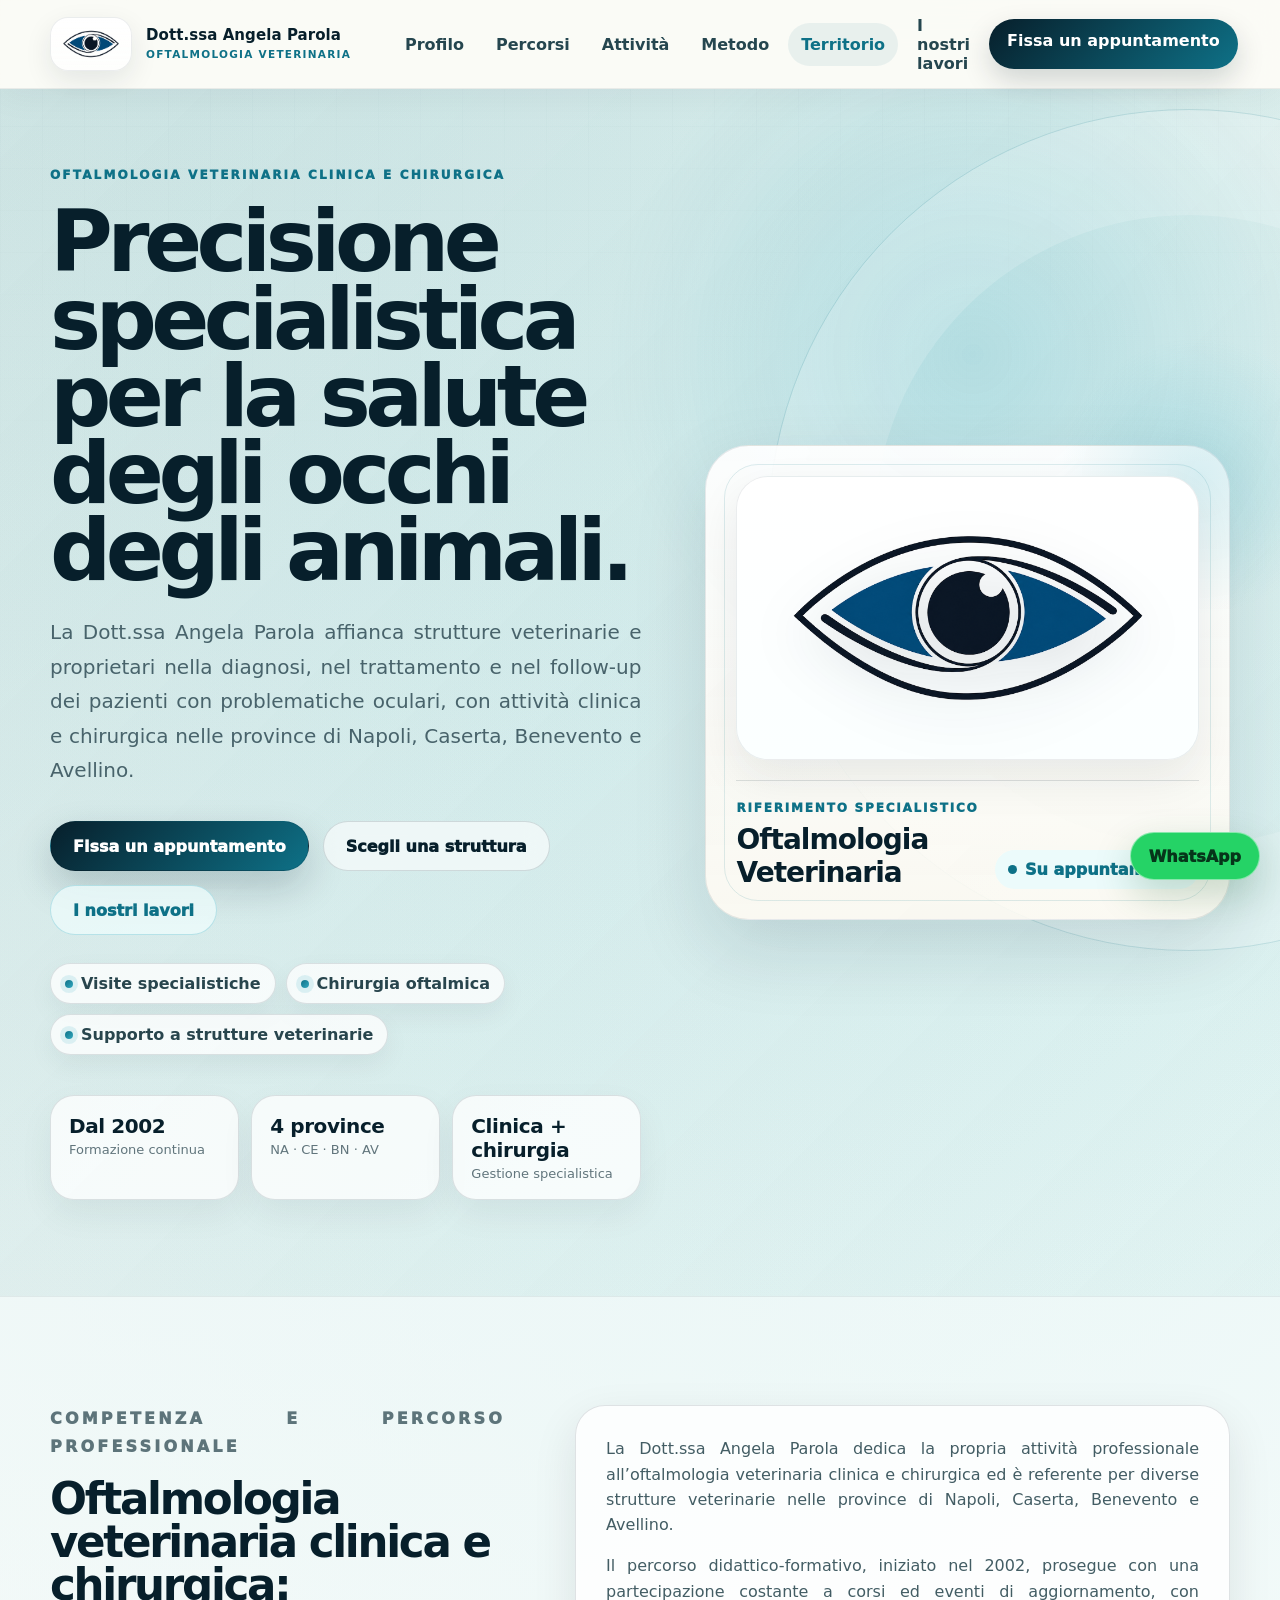
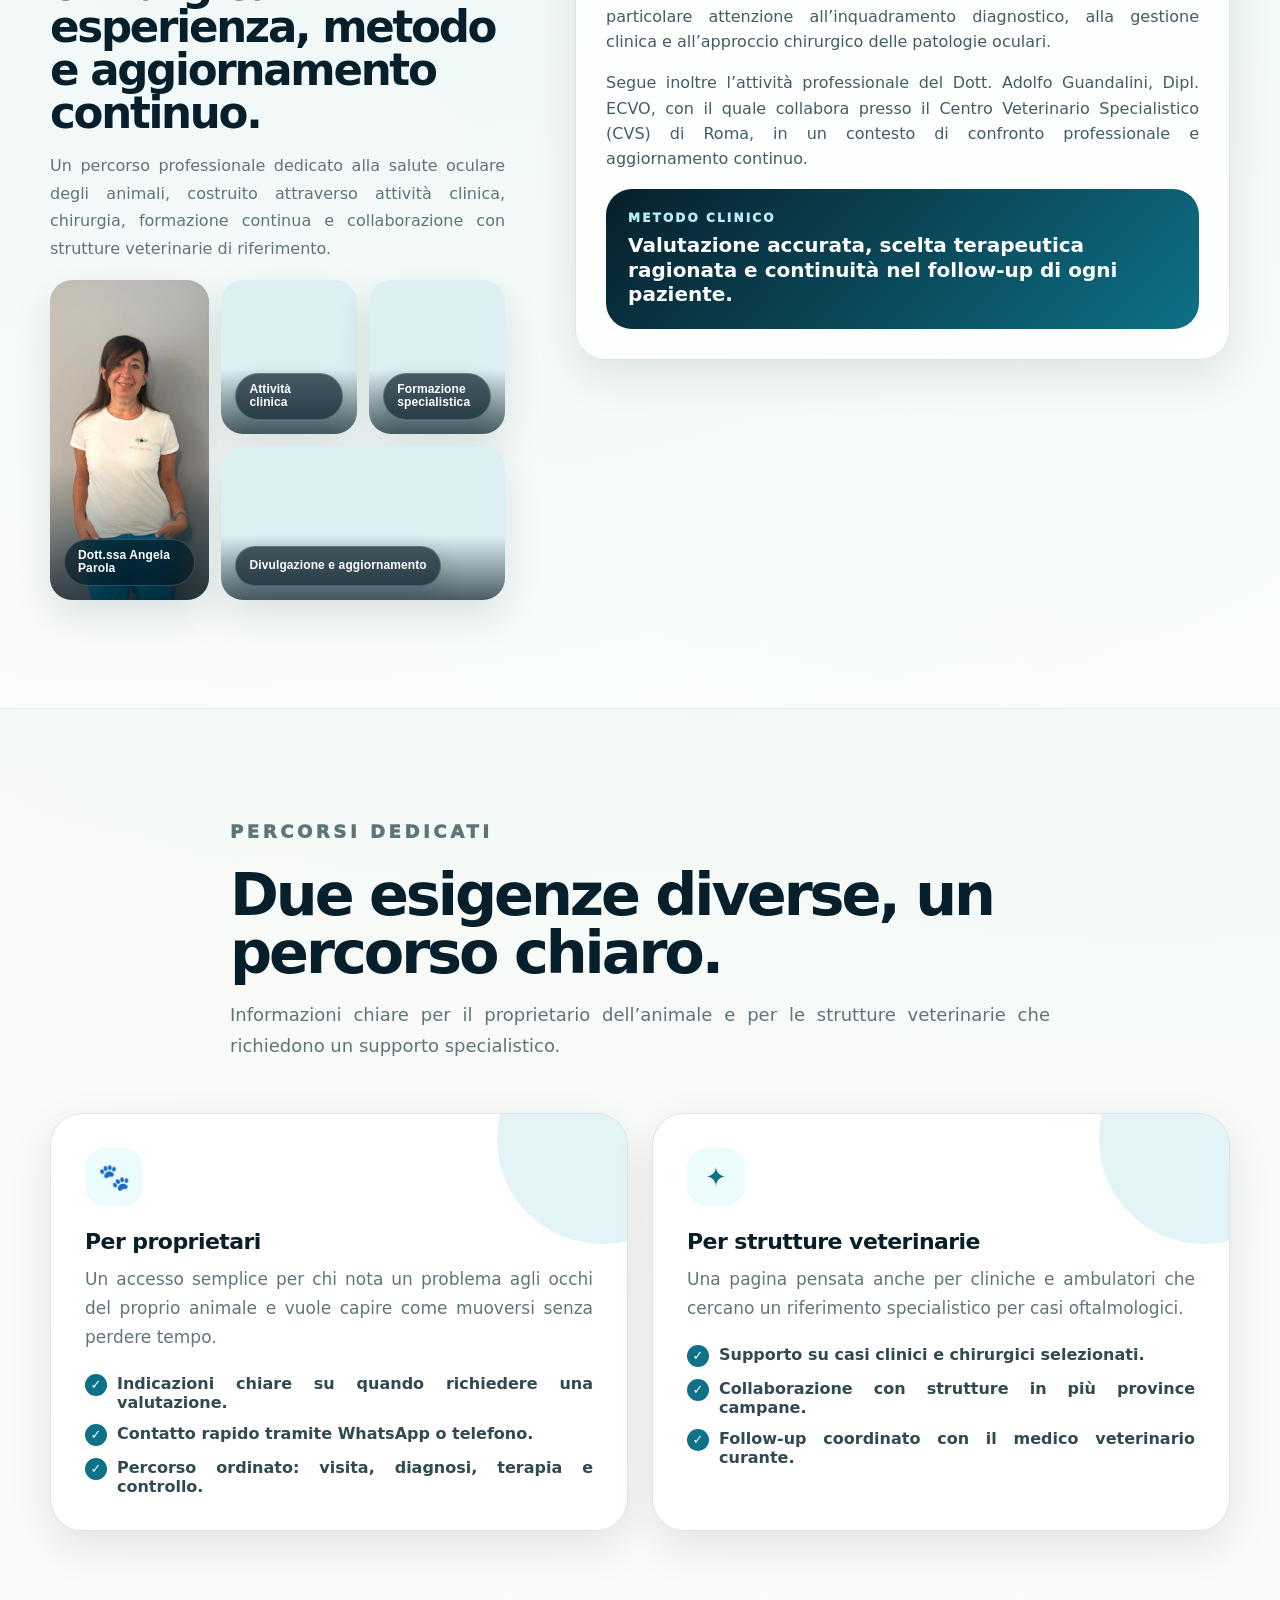
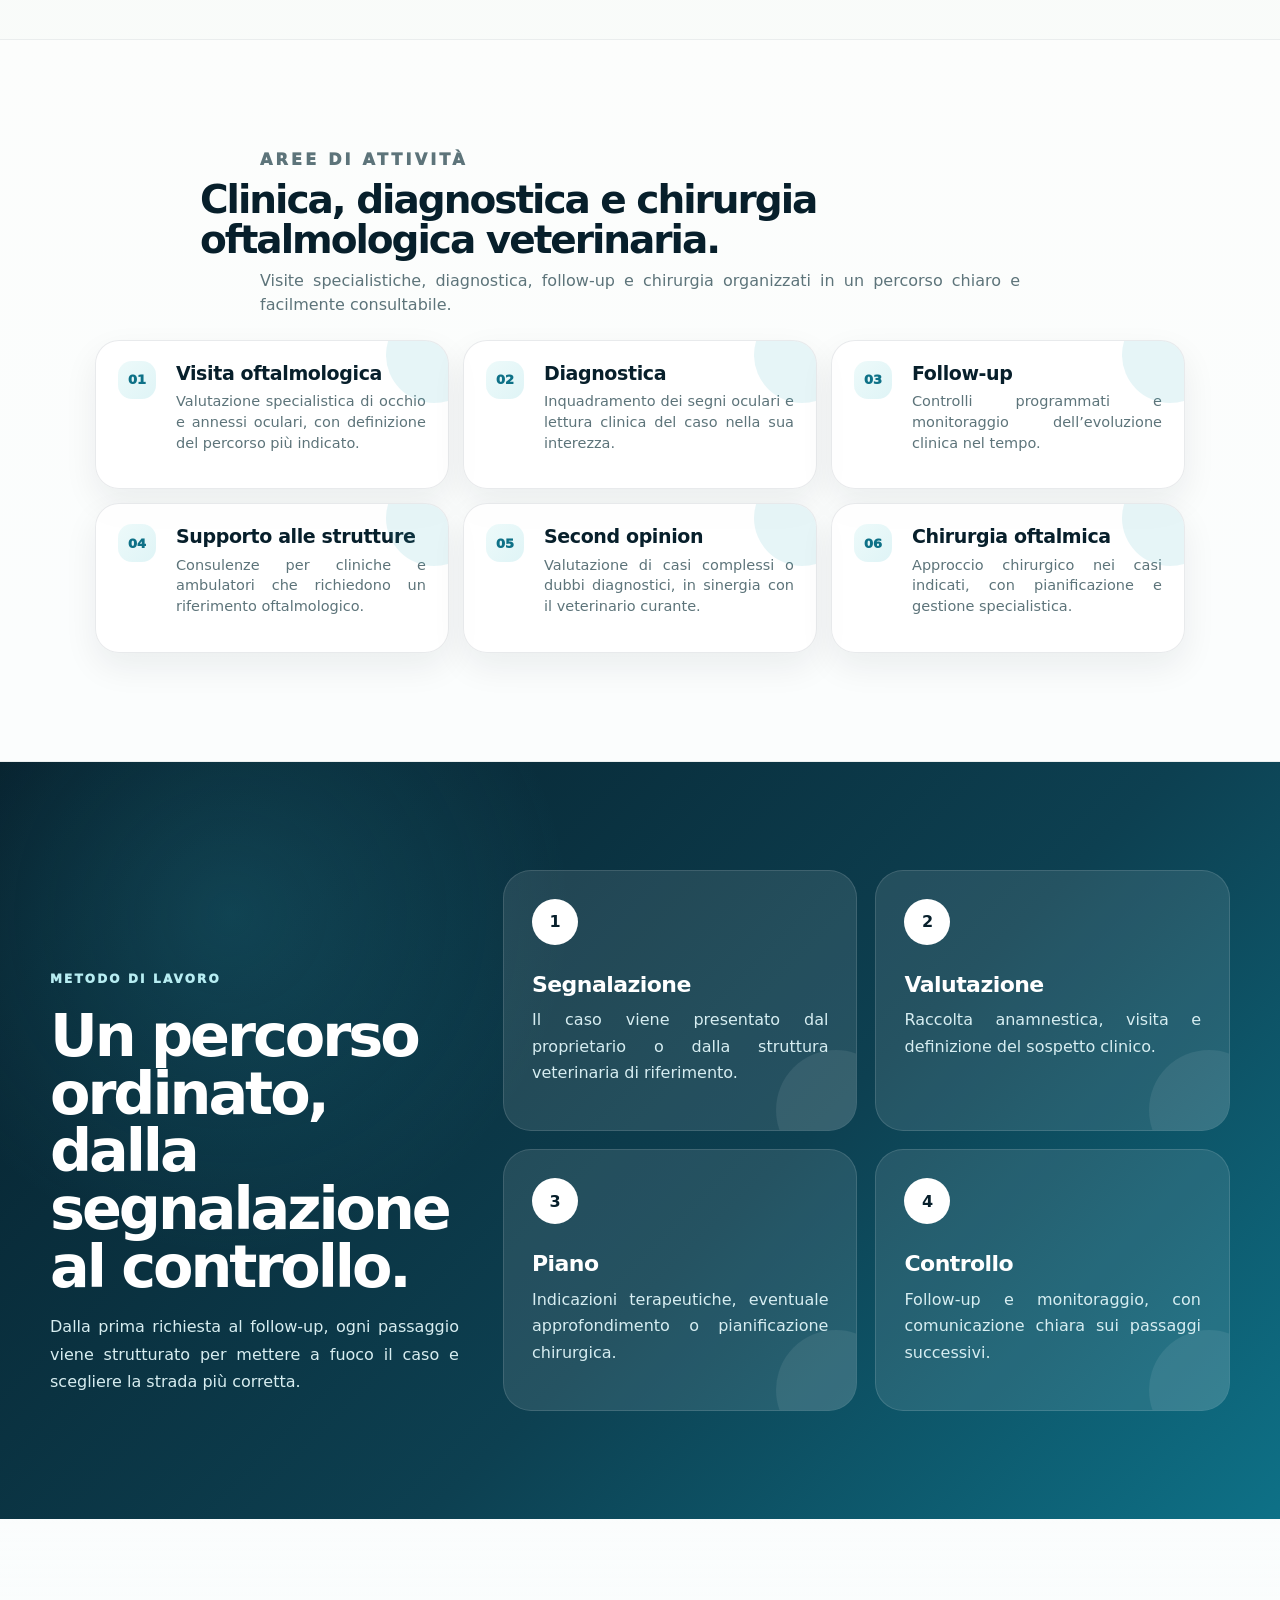
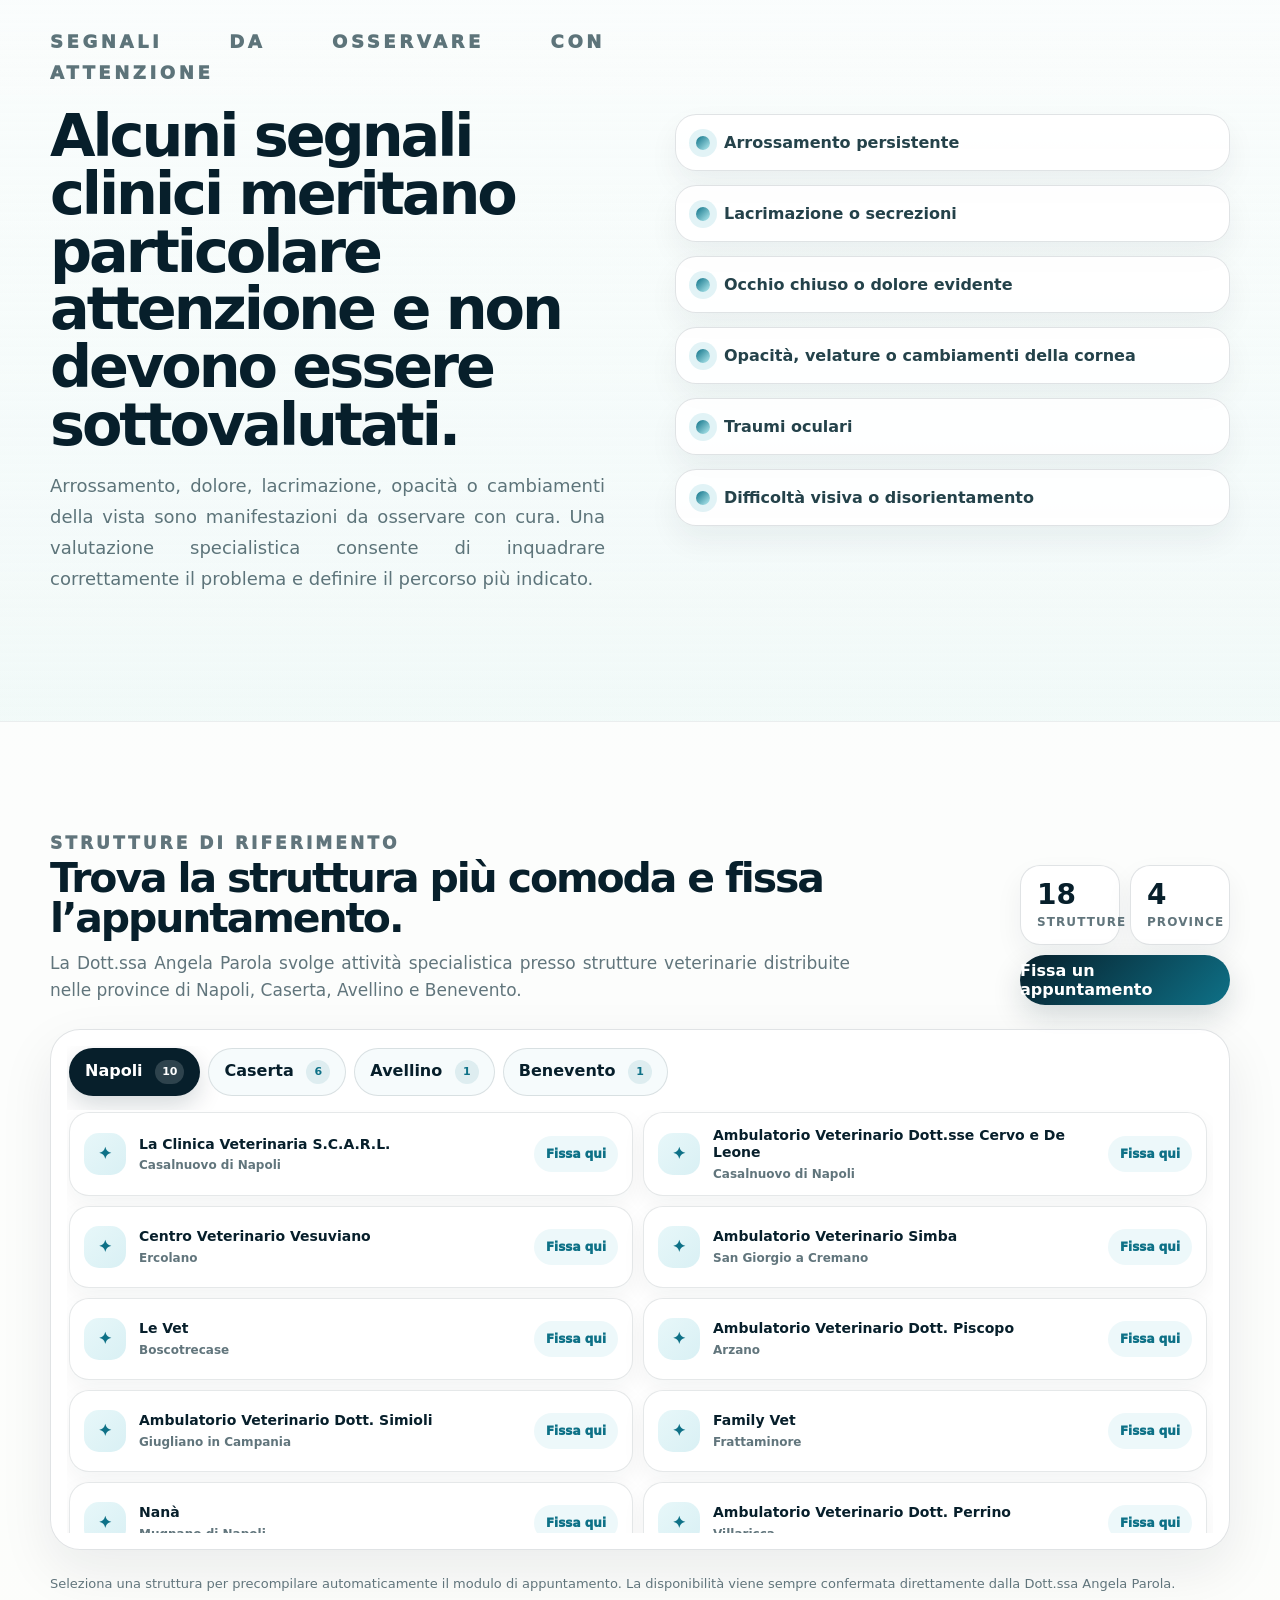
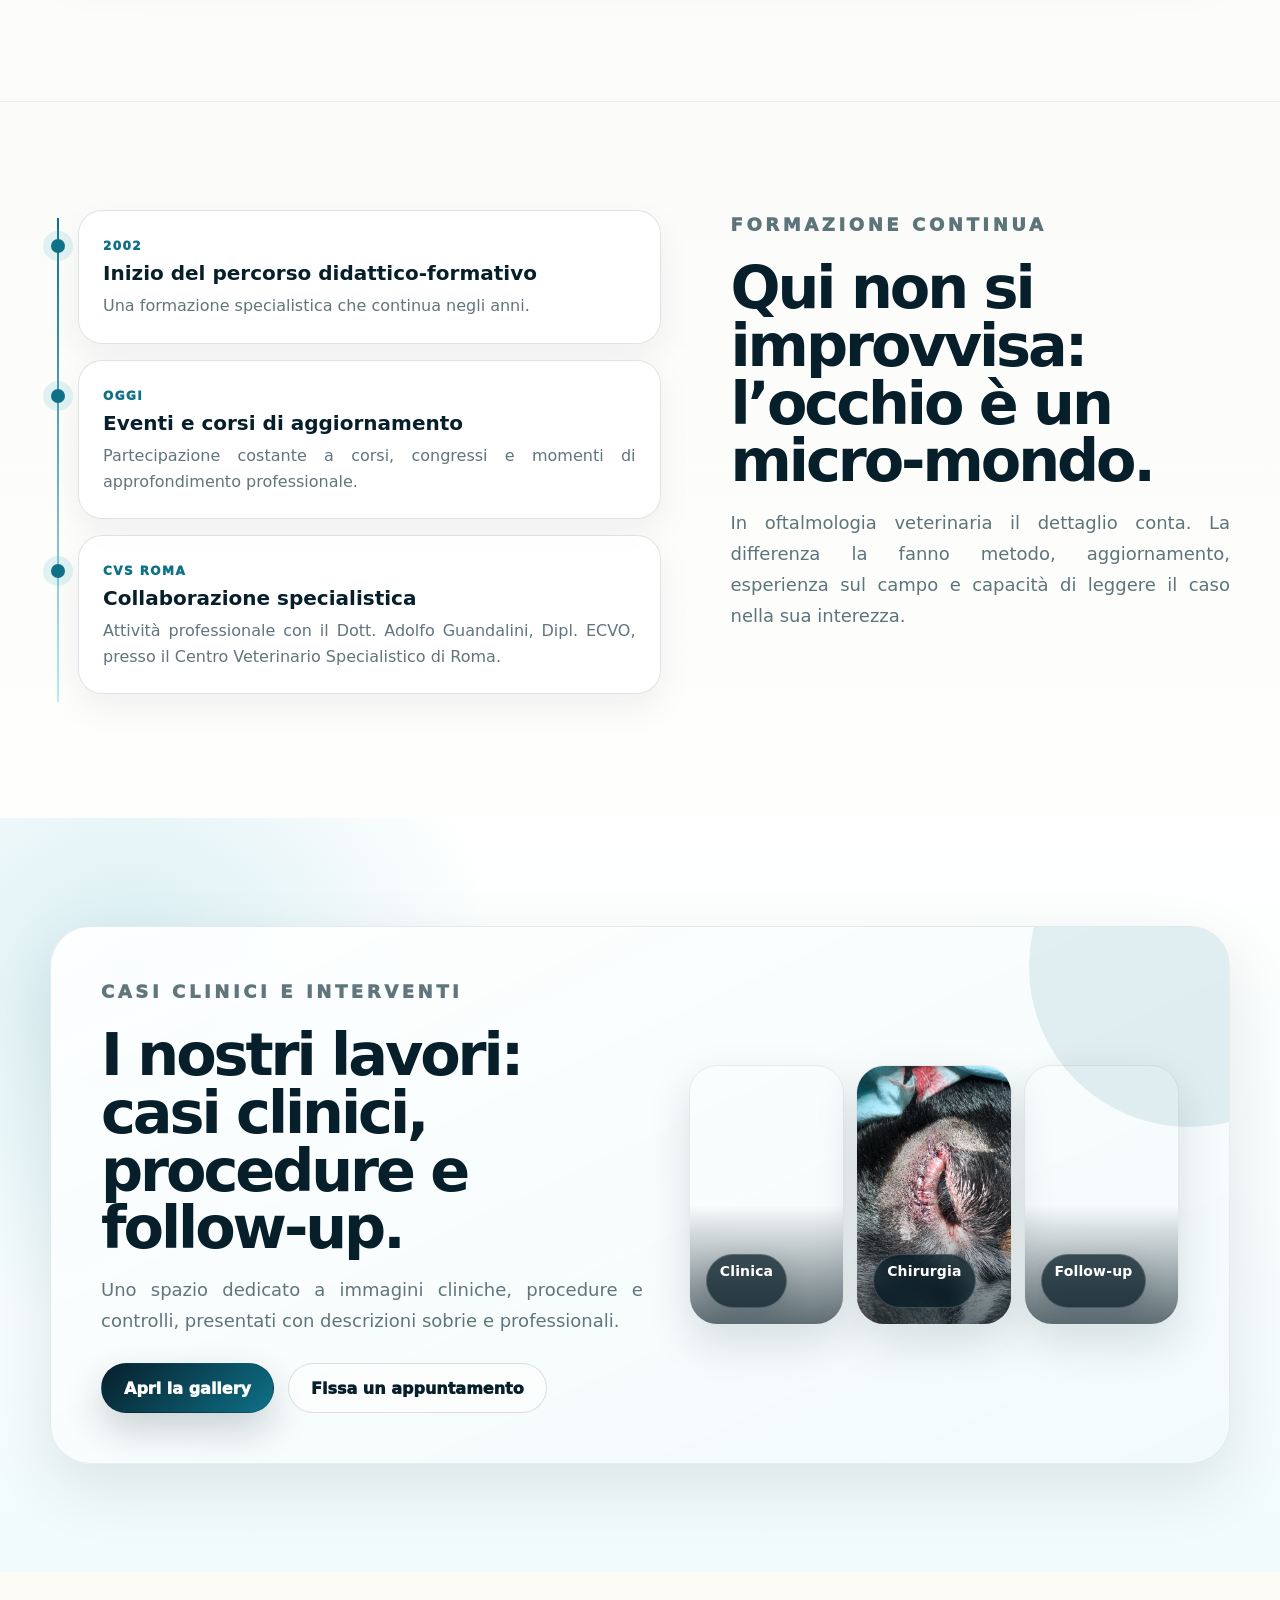
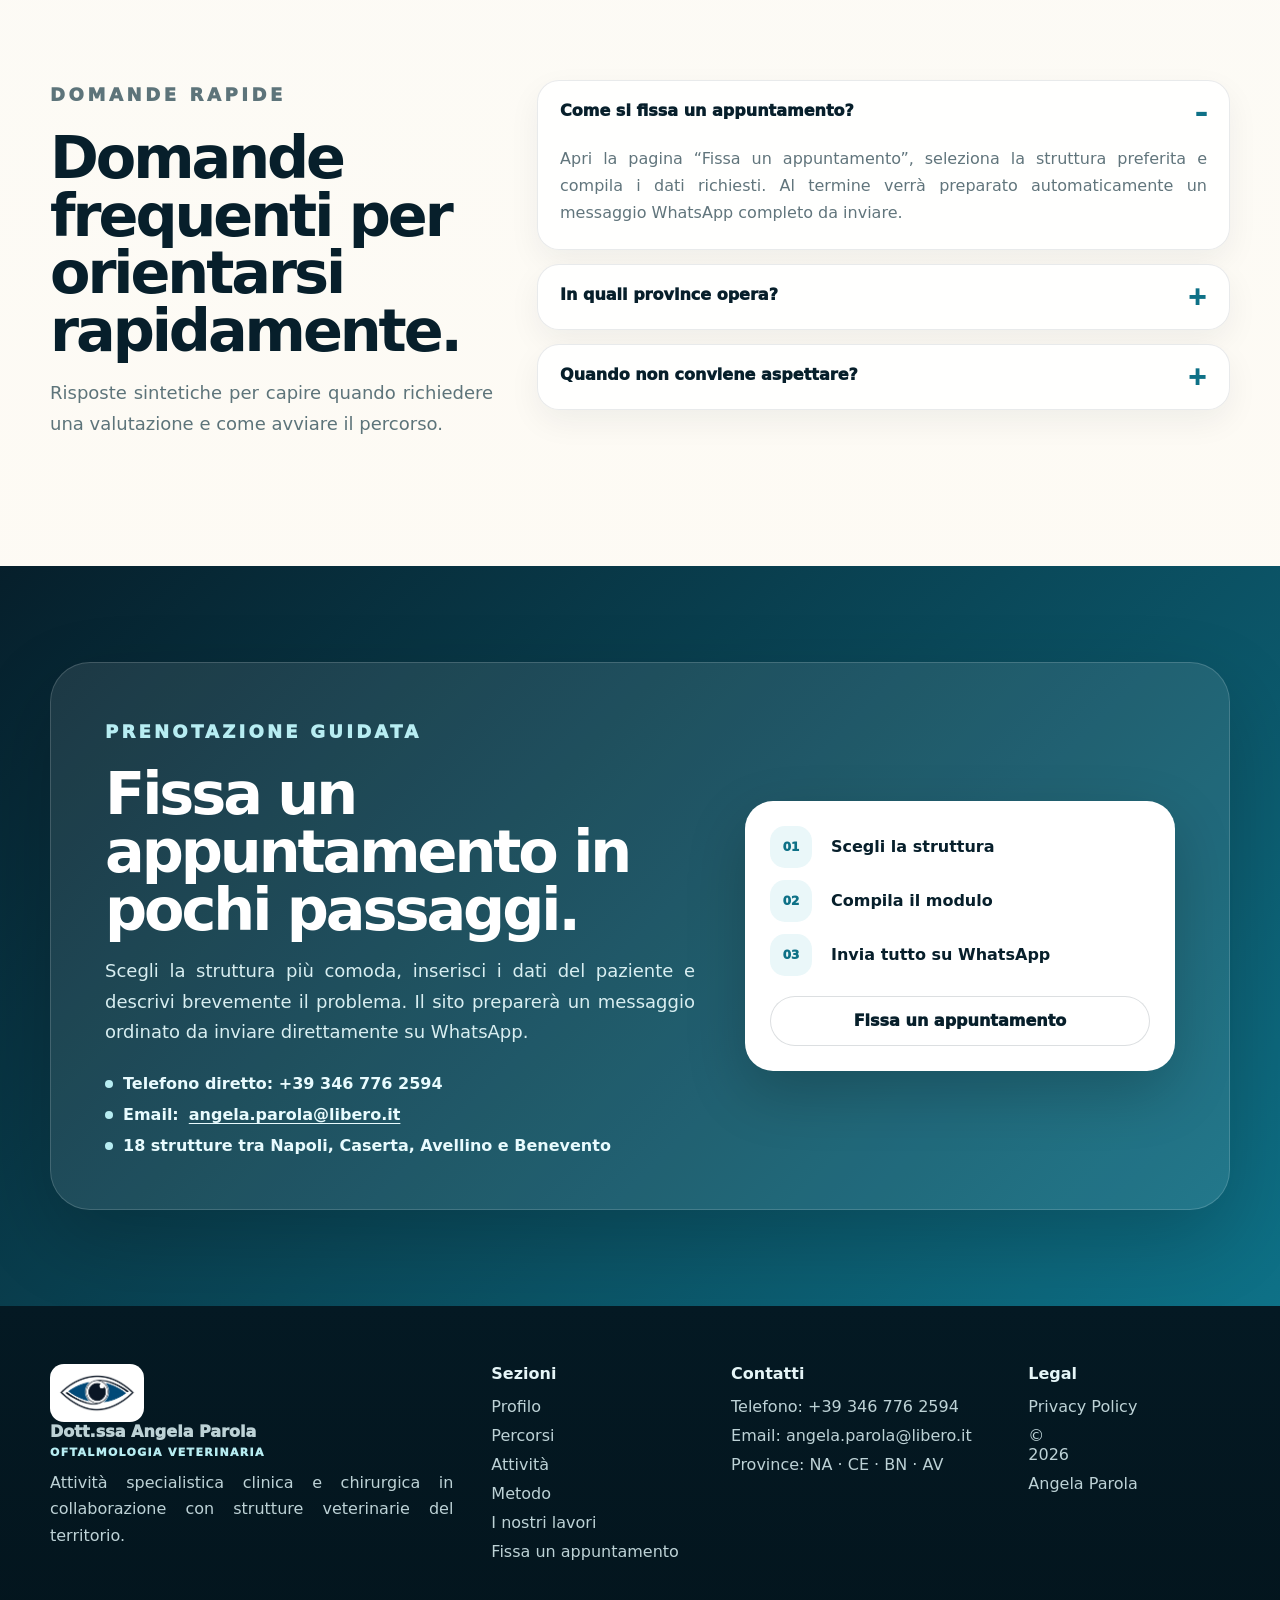
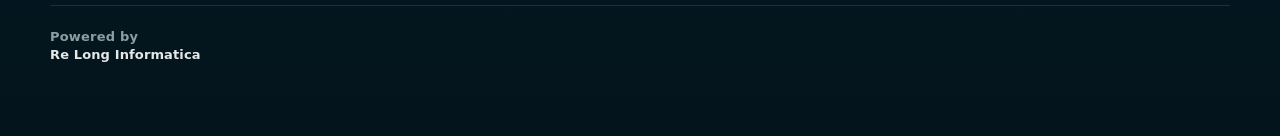
==== commit a0aec4fc: "Add files via upload" ====
--- a/index.html
+++ b/index.html
@@ -470,7 +470,6 @@
 <div class="faq-list reveal delay-1">
 <details open=""><summary>Come si fissa un appuntamento?</summary><p>Apri la pagina “Fissa un appuntamento”, seleziona la struttura preferita e compila i dati richiesti. Al termine verrà preparato automaticamente un messaggio WhatsApp completo da inviare.</p></details>
 <details><summary>In quali province opera?</summary><p>L’attività è svolta come referente di diverse strutture nelle province di Napoli, Caserta, Benevento e Avellino.</p></details>
-<details><summary>La sezione “I nostri lavori” può mostrare interventi reali?</summary><p>Sì, purché le immagini siano autorizzate, prive di dati sensibili e accompagnate da descrizioni sobrie e professionali.</p></details>
 <details><summary>Quando non conviene aspettare?</summary><p>In presenza di dolore, occhio chiuso, trauma, opacità improvvisa, secrezioni importanti o riduzione della vista, è meglio richiedere rapidamente una valutazione.</p></details>
 </div>
 </div>
--- a/assets/style.css
+++ b/assets/style.css
@@ -1365,3 +1365,387 @@
     -webkit-hyphens: auto;
   }
 }
+
+
+/* --- Refinements: premium photo captions and cleaner image previews --- */
+.profile-photo span,
+.works-image-preview .work-thumb > span{
+  text-align:left !important;
+  text-justify:auto !important;
+  hyphens:none !important;
+}
+
+.profile-photo span{
+  left:14px !important;
+  right:auto !important;
+  bottom:14px !important;
+  max-width:calc(100% - 28px) !important;
+  display:inline-flex !important;
+  align-items:center !important;
+  min-height:40px !important;
+  padding:10px 14px !important;
+  border-radius:18px !important;
+  background:rgba(7,31,43,.42) !important;
+  border:1px solid rgba(255,255,255,.18) !important;
+  backdrop-filter:blur(10px) !important;
+  box-shadow:0 10px 24px rgba(7,31,43,.18) !important;
+  font-size:14px !important;
+  line-height:1.18 !important;
+  letter-spacing:.01em !important;
+}
+
+.works-image-preview{
+  align-items:stretch !important;
+}
+.works-image-preview .work-thumb{
+  isolation:isolate;
+}
+.works-image-preview .work-thumb::before{
+  content:"";
+  position:absolute;
+  inset:0;
+  background:radial-gradient(circle at 18% 86%, rgba(255,255,255,.18), transparent 24%);
+  z-index:0;
+  pointer-events:none;
+}
+.works-image-preview .work-thumb > span{
+  position:absolute !important;
+  left:18px !important;
+  right:auto !important;
+  bottom:18px !important;
+  z-index:2 !important;
+  display:flex !important;
+  flex-direction:column !important;
+  gap:3px !important;
+  width:auto !important;
+  max-width:calc(100% - 36px) !important;
+  padding:12px 14px !important;
+  border-radius:18px !important;
+  background:rgba(7,31,43,.42) !important;
+  border:1px solid rgba(255,255,255,.18) !important;
+  backdrop-filter:blur(10px) !important;
+  box-shadow:0 12px 26px rgba(7,31,43,.18) !important;
+}
+.works-image-preview .work-thumb strong,
+.works-image-preview .work-thumb small{
+  margin:0 !important;
+  text-align:left !important;
+  text-shadow:none !important;
+}
+.works-image-preview .work-thumb strong{
+  font-size:18px !important;
+  line-height:1.08 !important;
+  letter-spacing:-.02em !important;
+}
+.works-image-preview .work-thumb small{
+  font-size:12.5px !important;
+  line-height:1.25 !important;
+  color:#e7f7f8 !important;
+  font-weight:750 !important;
+}
+.works-panel{
+  background:linear-gradient(180deg, rgba(255,255,255,.88), rgba(248,253,253,.95)) !important;
+  border:1px solid rgba(7,31,43,.08) !important;
+}
+.works-copy .eyebrow,
+.section-heading .eyebrow,
+.section-intro .eyebrow{
+  letter-spacing:.2em !important;
+}
+
+@media (max-width:680px){
+  .profile-photo span{
+    font-size:13px !important;
+    min-height:38px !important;
+    padding:9px 12px !important;
+    border-radius:16px !important;
+  }
+  .works-image-preview .work-thumb{
+    min-height:220px !important;
+    border-radius:22px !important;
+  }
+  .works-image-preview .work-thumb > span{
+    left:14px !important;
+    bottom:14px !important;
+    max-width:calc(100% - 28px) !important;
+    padding:10px 12px !important;
+    border-radius:16px !important;
+    gap:2px !important;
+  }
+  .works-image-preview .work-thumb strong{
+    font-size:17px !important;
+  }
+  .works-image-preview .work-thumb small{
+    font-size:12px !important;
+  }
+  .works-copy p,
+  .content-card p,
+  .section-heading p,
+  .section-intro p{
+    text-wrap:pretty;
+  }
+}
+
+/* =========================================================
+   V2 PREMIUM — 04/09/2026
+   Rifinitura generale: mobile, SEO-friendly UX, gallery, CTA,
+   leggibilità e scroll naturale.
+   ========================================================= */
+
+html{
+  scroll-snap-type:none!important;
+  overscroll-behavior-y:auto!important;
+  scroll-behavior:smooth;
+  max-width:100%;
+  overflow-x:hidden!important;
+}
+body{
+  width:100%;
+  max-width:100%;
+  overflow-x:hidden!important;
+  text-rendering:optimizeLegibility;
+  -webkit-font-smoothing:antialiased;
+}
+main,section,.container{min-width:0;max-width:100%}
+.snap-page{min-height:0!important;display:block!important;scroll-snap-align:none!important;scroll-snap-stop:normal!important}
+.scroll-dots{display:none!important}
+
+::selection{background:rgba(50,168,191,.22);color:var(--ink)}
+:focus-visible{outline:3px solid rgba(50,168,191,.48);outline-offset:3px}
+
+/* Header più pulito e premium */
+.site-header{
+  background:rgba(255,253,248,.88)!important;
+  border-bottom:1px solid rgba(7,31,43,.07)!important;
+  box-shadow:0 8px 34px rgba(7,31,43,.045);
+}
+.nav-menu a.is-active:not(.nav-cta){
+  color:var(--teal);
+  background:rgba(14,113,135,.08);
+}
+.brand-mark{box-shadow:0 10px 28px rgba(7,31,43,.09)!important}
+
+/* CTA */
+.btn,.nav-menu .nav-cta,.network-summary a{
+  min-height:50px;
+  transition:transform .2s ease,box-shadow .2s ease,background .2s ease,border-color .2s ease;
+}
+.btn:active,.nav-menu .nav-cta:active,.network-summary a:active{transform:translateY(1px) scale(.99)}
+
+/* Tipografia discorsiva: giustificata ma senza l'ultima riga stirata */
+body p,
+body li,
+body .lead,
+body .content-card p,
+body .audience-card p,
+body .audience-card li,
+body .service-card p,
+body .process-step p,
+body .works-copy p,
+body .case-body p,
+body .gallery-note p,
+body .guide-card li,
+body .faq-list details p,
+body .cta-card p,
+body .site-footer p,
+body .appointment-copy p,
+body .form-microcopy,
+body .structures-note{
+  text-align:justify!important;
+  text-align-last:left;
+  text-justify:inter-word;
+  hyphens:auto;
+  -webkit-hyphens:auto;
+}
+
+/* Hero */
+.hero{min-height:auto!important}
+.hero-grid{gap:clamp(34px,5vw,76px)!important}
+.hero-copy h1{max-width:760px}
+.premium-card{
+  border:1px solid rgba(7,31,43,.09)!important;
+  box-shadow:0 28px 75px rgba(7,31,43,.13)!important;
+}
+.logo-stage{background:linear-gradient(180deg,#fff,#fbffff)!important}
+.premium-card-caption>div:first-child>span{letter-spacing:.15em!important}
+.status-pill{white-space:nowrap}
+
+/* Profilo: caption singola, niente effetto doppio */
+.profile-photo span{
+  left:14px!important;
+  right:auto!important;
+  bottom:14px!important;
+  width:auto!important;
+  max-width:calc(100% - 28px)!important;
+  padding:9px 13px!important;
+  border-radius:999px!important;
+  background:rgba(4,25,35,.66)!important;
+  border:1px solid rgba(255,255,255,.18)!important;
+  box-shadow:0 10px 24px rgba(7,31,43,.18)!important;
+  backdrop-filter:blur(10px)!important;
+  font-size:12px!important;
+  line-height:1.15!important;
+  text-align:left!important;
+  white-space:normal!important;
+  text-justify:auto!important;
+  hyphens:none!important;
+}
+.profile-photo::after{background:linear-gradient(180deg,transparent 58%,rgba(3,23,32,.68))!important}
+
+/* Servizi: card più rifinite */
+.service-card{
+  border-color:rgba(7,31,43,.09)!important;
+  box-shadow:0 14px 34px rgba(7,31,43,.07)!important;
+}
+.service-card span{
+  background:linear-gradient(135deg,#edfafa,#dff4f6)!important;
+  color:var(--teal)!important;
+}
+.service-card:hover{transform:translateY(-3px);box-shadow:0 20px 45px rgba(7,31,43,.11)!important}
+
+/* Metodo */
+.process-step{border:1px solid rgba(255,255,255,.12)!important}
+
+/* Strutture */
+.structures-browser{box-shadow:0 20px 54px rgba(7,31,43,.08)!important}
+.structure-card{transition:transform .2s ease,border-color .2s ease,box-shadow .2s ease}
+.structure-card:hover{transform:translateY(-2px);border-color:rgba(14,113,135,.22)!important;box-shadow:0 14px 32px rgba(7,31,43,.07)}
+.structure-card>a{white-space:nowrap}
+
+/* Anteprima lavori: una sola etichetta per immagine */
+.works-panel{
+  background:linear-gradient(155deg,rgba(255,255,255,.92),rgba(241,250,251,.96))!important;
+  border:1px solid rgba(7,31,43,.08)!important;
+  box-shadow:0 24px 65px rgba(7,31,43,.10)!important;
+}
+.works-image-preview .work-thumb{
+  border-radius:28px!important;
+  border:1px solid rgba(7,31,43,.08)!important;
+  box-shadow:0 18px 44px rgba(7,31,43,.13)!important;
+}
+.works-image-preview .work-thumb::after{
+  background:linear-gradient(180deg,rgba(3,23,32,0) 54%,rgba(3,23,32,.62) 100%)!important;
+}
+.works-image-preview .work-thumb>span{
+  left:16px!important;
+  right:auto!important;
+  bottom:16px!important;
+  width:auto!important;
+  max-width:calc(100% - 32px)!important;
+  padding:9px 13px!important;
+  border-radius:999px!important;
+  background:rgba(4,25,35,.70)!important;
+  border:1px solid rgba(255,255,255,.18)!important;
+  backdrop-filter:blur(10px)!important;
+  box-shadow:0 10px 26px rgba(7,31,43,.16)!important;
+  text-align:left!important;
+}
+.works-image-preview .work-thumb strong{
+  font-size:14px!important;
+  line-height:1!important;
+  letter-spacing:.01em!important;
+  margin:0!important;
+}
+.works-image-preview .work-thumb small{display:none!important}
+
+/* Gallery */
+.case-card{border-color:rgba(7,31,43,.09)!important}
+.case-media{padding:0!important;background:#e9f5f6!important}
+.media-zoom{background:rgba(255,255,255,.92)!important}
+.gallery-toolbar{position:sticky;top:94px;z-index:12;padding:10px;border-radius:999px;background:rgba(247,252,252,.84);backdrop-filter:blur(12px);width:max-content;max-width:100%;box-shadow:0 10px 30px rgba(7,31,43,.06)}
+
+/* FAQ */
+.faq-list details{background:rgba(255,255,255,.88)!important;border-color:rgba(7,31,43,.09)!important}
+.faq-list summary{cursor:pointer}
+
+/* Footer */
+.site-footer{background:linear-gradient(180deg,#041923,#03141c)!important}
+.powered-by{opacity:.9}
+
+/* Floating WhatsApp compatto */
+.floating-whatsapp{
+  min-height:48px!important;
+  padding:0 18px!important;
+  box-shadow:0 15px 38px rgba(12,92,43,.22)!important;
+}
+
+/* Form appuntamento */
+.appointment-form-card{box-shadow:0 24px 70px rgba(7,31,43,.12)!important}
+.contact-form input,.contact-form textarea,.contact-form select,
+.appointment-form input,.appointment-form textarea,.appointment-form select{
+  transition:border-color .2s ease,box-shadow .2s ease,background .2s ease;
+}
+
+/* 404 */
+.error-page{min-height:100svh;display:grid;place-items:center;padding:30px;background:radial-gradient(circle at 20% 20%,rgba(50,168,191,.18),transparent 28%),linear-gradient(180deg,#fbffff,#fffaf2)}
+.error-shell{width:min(760px,100%)}
+.error-card{padding:clamp(30px,6vw,58px);border-radius:34px;background:rgba(255,255,255,.90);border:1px solid var(--line);box-shadow:var(--shadow);text-align:center}
+.error-card img{width:min(240px,62%);margin:0 auto 28px}
+.error-card h1{font-size:clamp(38px,7vw,62px);line-height:.96;margin-bottom:18px}
+.error-card p{max-width:560px;margin-inline:auto;color:var(--muted);text-align:center!important}
+.error-card .hero-actions{justify-content:center}
+
+@media (max-width:980px){
+  .nav-menu{top:82px!important}
+  .gallery-toolbar{top:82px;overflow-x:auto;white-space:nowrap;border-radius:22px;width:100%}
+  .section-pad{padding:72px 0!important}
+  .hero.section-pad{padding-top:48px!important;padding-bottom:68px!important}
+  .hero-grid,.split,.split.reverse,.two-col,.works-panel,.process-shell,.faq-grid{gap:34px!important}
+}
+
+@media (max-width:680px){
+  :root{--container:calc(100% - 28px)!important}
+  .container{width:var(--container)!important;max-width:var(--container)!important}
+  h1{font-size:clamp(40px,12.5vw,54px)!important;line-height:.94!important;letter-spacing:-.055em!important}
+  h2{font-size:clamp(30px,9vw,40px)!important;line-height:1.02!important;letter-spacing:-.045em!important}
+  h3{font-size:19px!important}
+  .lead{font-size:16.5px!important;line-height:1.6!important}
+  .section-heading p,.section-intro p{font-size:16px!important;line-height:1.6!important}
+  .section-pad{padding:58px 0!important}
+
+  .hero-actions{display:grid!important;grid-template-columns:1fr!important;gap:10px!important}
+  .hero-actions .btn,.works-actions .btn{width:100%!important}
+  .trust-row{grid-template-columns:1fr 1fr!important;gap:9px!important}
+  .trust-row>div:nth-child(3){grid-column:1/-1}
+  .trust-row div{padding:14px!important;border-radius:19px!important}
+  .trust-row strong{font-size:17px!important}
+  .hero-strip{gap:8px!important}
+  .hero-strip span{width:100%!important;justify-content:flex-start!important}
+
+  /* Profilo mobile stabile */
+  #specialista .profile-photo-grid{
+    grid-template-columns:minmax(0,1fr) minmax(0,1fr)!important;
+    grid-template-rows:310px 150px 180px!important;
+    gap:10px!important;
+  }
+  #specialista .profile-photo-main{grid-column:1/-1!important;grid-row:1!important}
+  #specialista .profile-photo-clinica{grid-column:1!important;grid-row:2!important}
+  #specialista .profile-photo-formazione{grid-column:2!important;grid-row:2!important}
+  #specialista .profile-photo-divulgazione{grid-column:1/-1!important;grid-row:3!important}
+  #specialista .profile-photo span{font-size:11px!important;max-width:calc(100% - 20px)!important;left:10px!important;bottom:10px!important;padding:8px 10px!important}
+  #specialista .profile-photo-main span{font-size:12px!important}
+
+  /* Attività: una card per riga, niente compressione */
+  #attivita .service-grid{display:grid!important;grid-template-columns:1fr!important;gap:10px!important}
+  #attivita .service-card{padding:18px!important;min-height:0!important;height:auto!important}
+  #attivita .service-card h3{font-size:18px!important}
+  #attivita .service-card p{font-size:14.5px!important;line-height:1.5!important}
+
+  /* Strutture: tutto dentro viewport */
+  .province-tabs{display:grid!important;grid-template-columns:1fr 1fr!important;gap:8px!important;overflow:visible!important}
+  .province-tab{width:100%!important;min-width:0!important;white-space:normal!important}
+  .structures-list{max-height:none!important;overflow:visible!important}
+  .structure-card{grid-template-columns:44px minmax(0,1fr)!important;gap:12px!important}
+  .structure-card>a{grid-column:2!important;justify-self:start!important}
+
+  /* Lavori: una colonna pulita */
+  .works-image-preview{display:grid!important;grid-template-columns:1fr!important;gap:12px!important;overflow:visible!important}
+  .works-image-preview .work-thumb,.works-image-preview .work-thumb:nth-child(3){min-height:220px!important;width:100%!important;grid-column:auto!important}
+  .works-image-preview .work-thumb>span{left:14px!important;bottom:14px!important}
+  .gallery-grid{grid-template-columns:1fr!important}
+  .gallery-toolbar{gap:7px!important;padding:8px!important}
+  .filter-btn{padding:10px 13px!important;font-size:13px!important}
+
+  .floating-whatsapp{right:12px!important;bottom:12px!important;left:auto!important;width:auto!important;font-size:13px!important;min-height:44px!important;padding:0 15px!important}
+  .site-footer{padding-bottom:92px!important}
+}
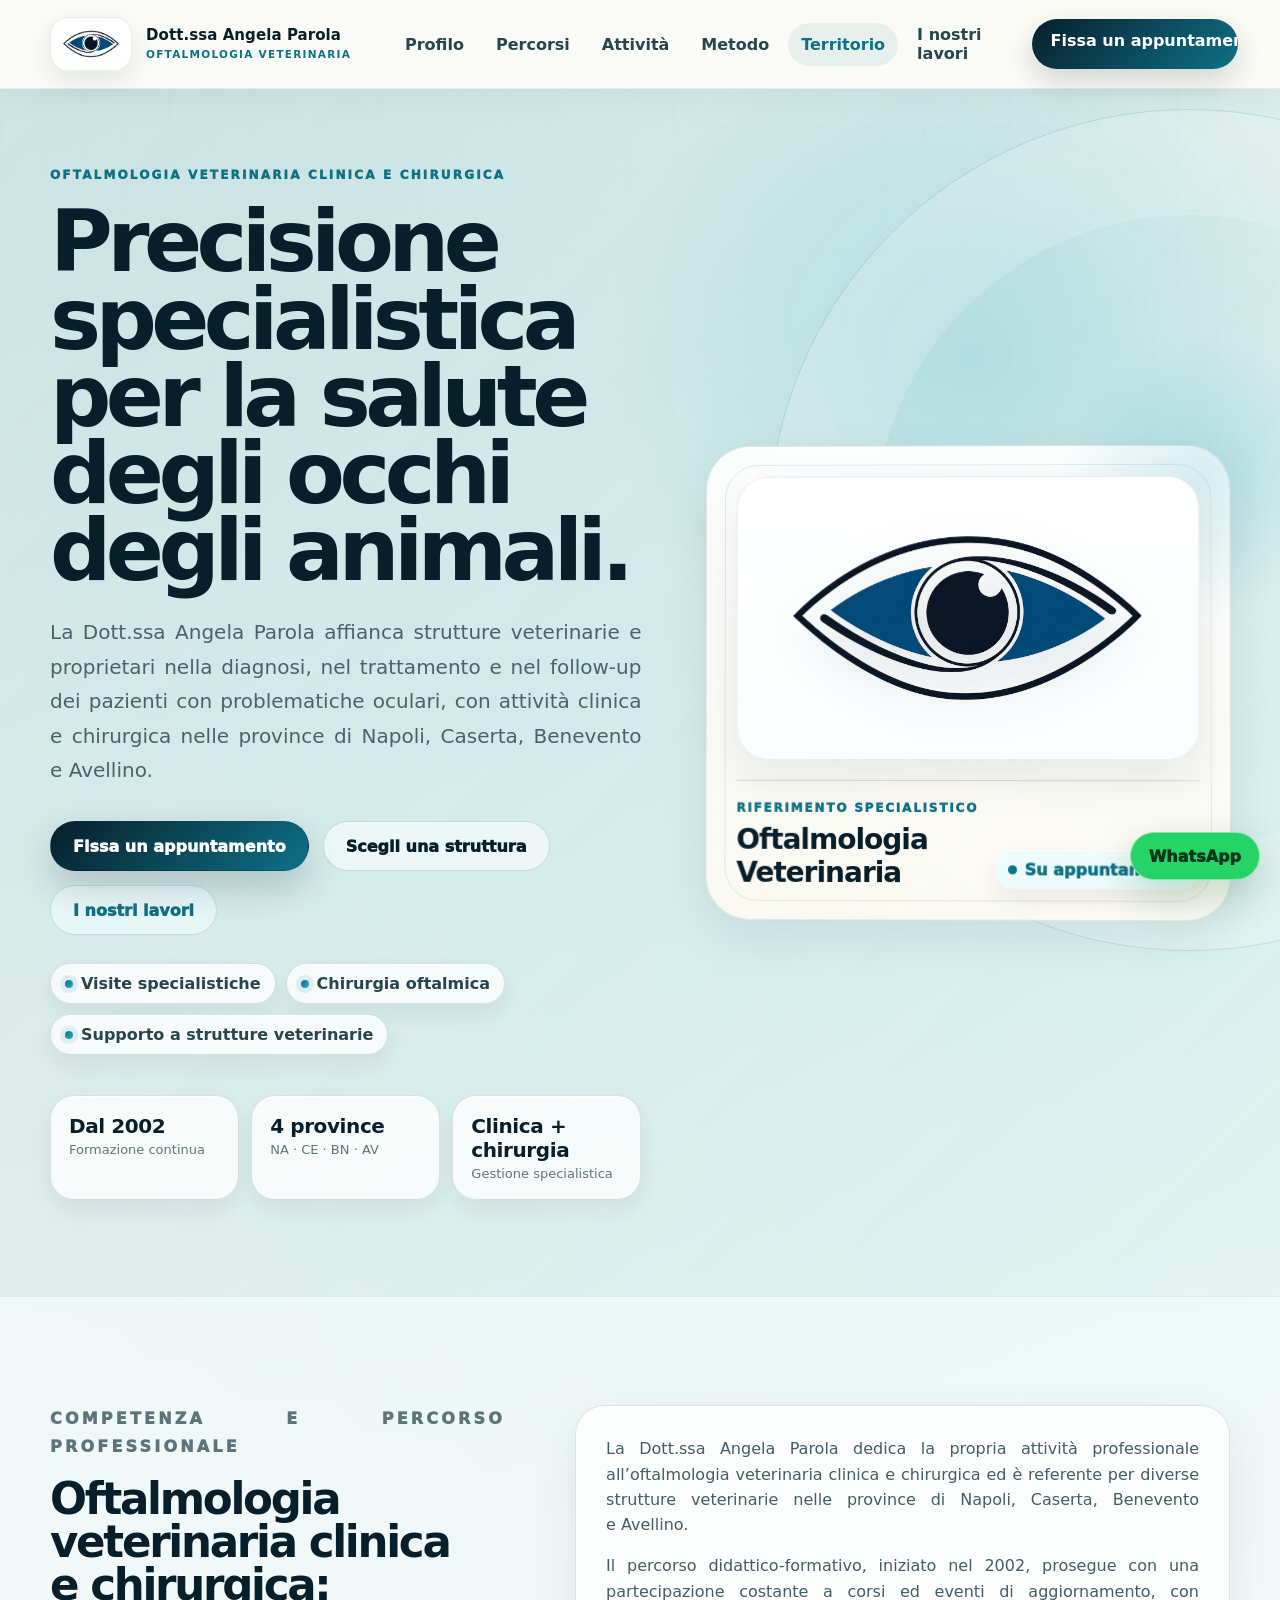
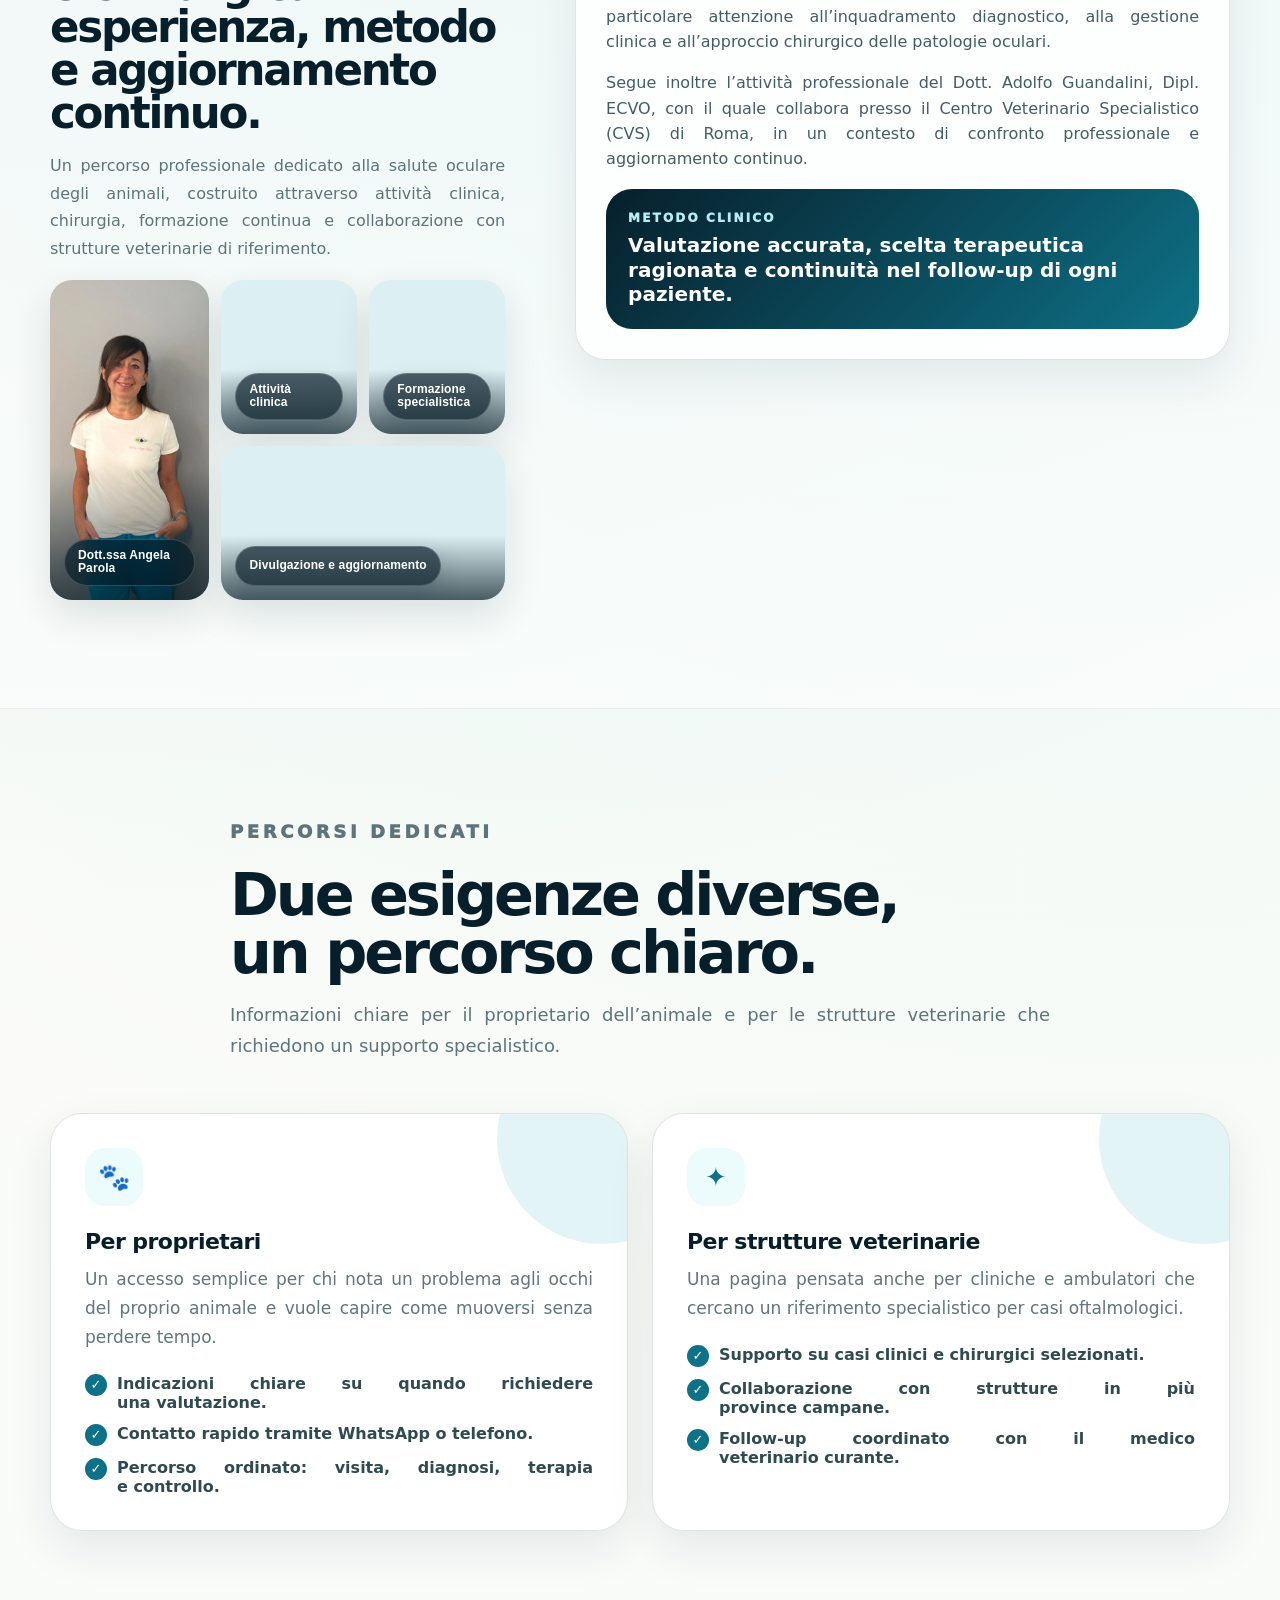
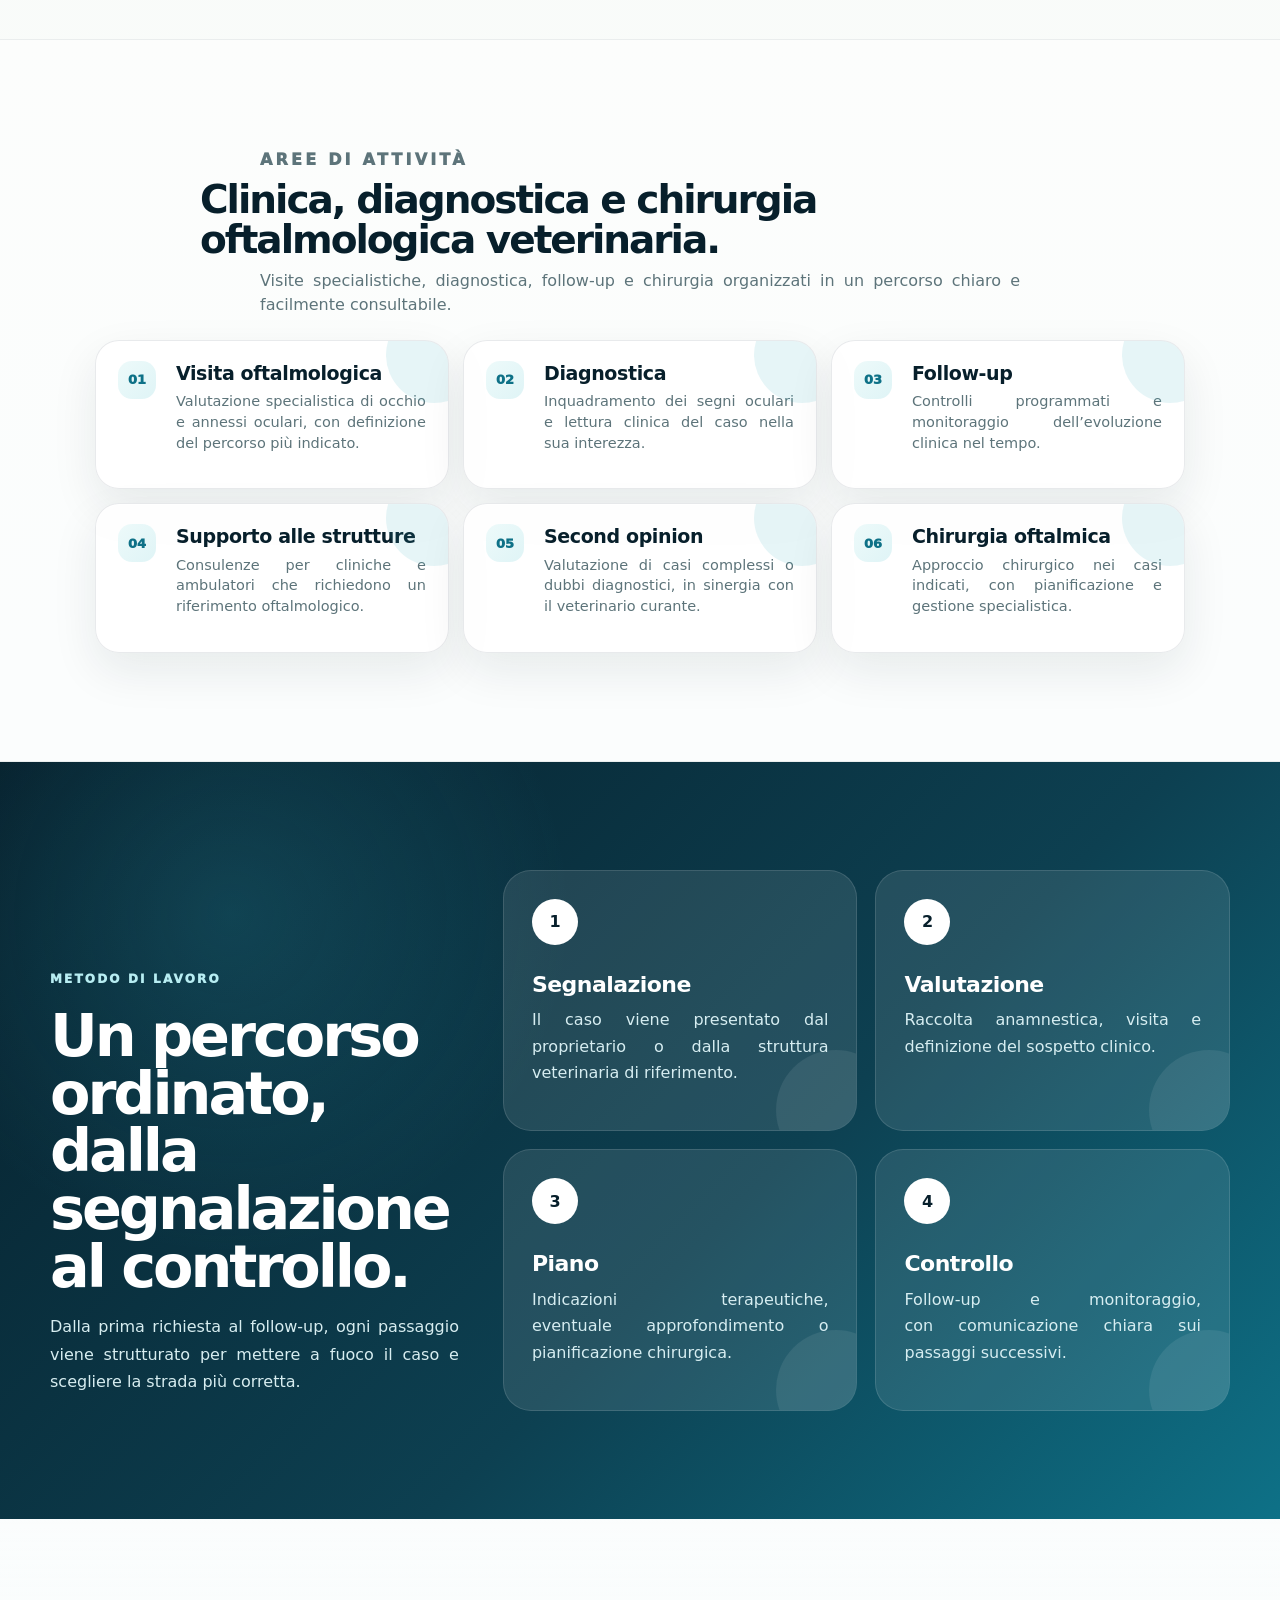
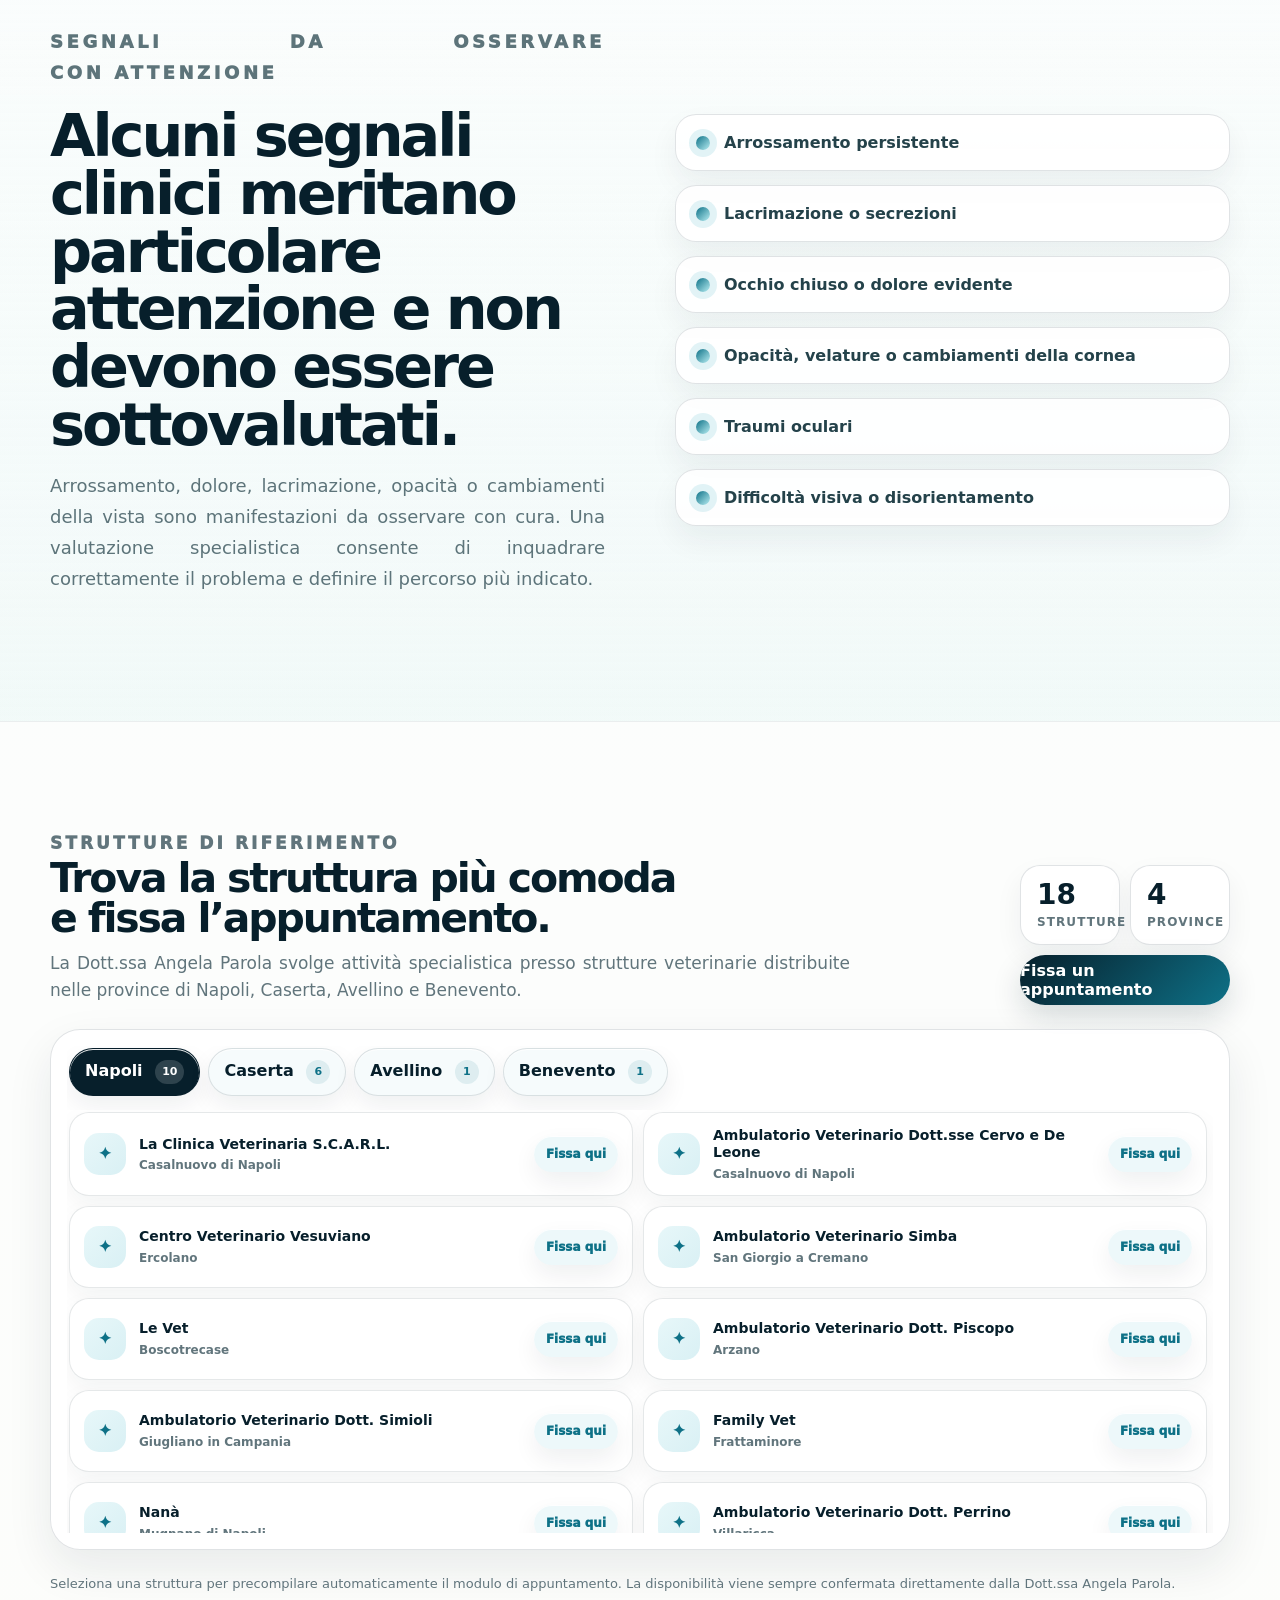
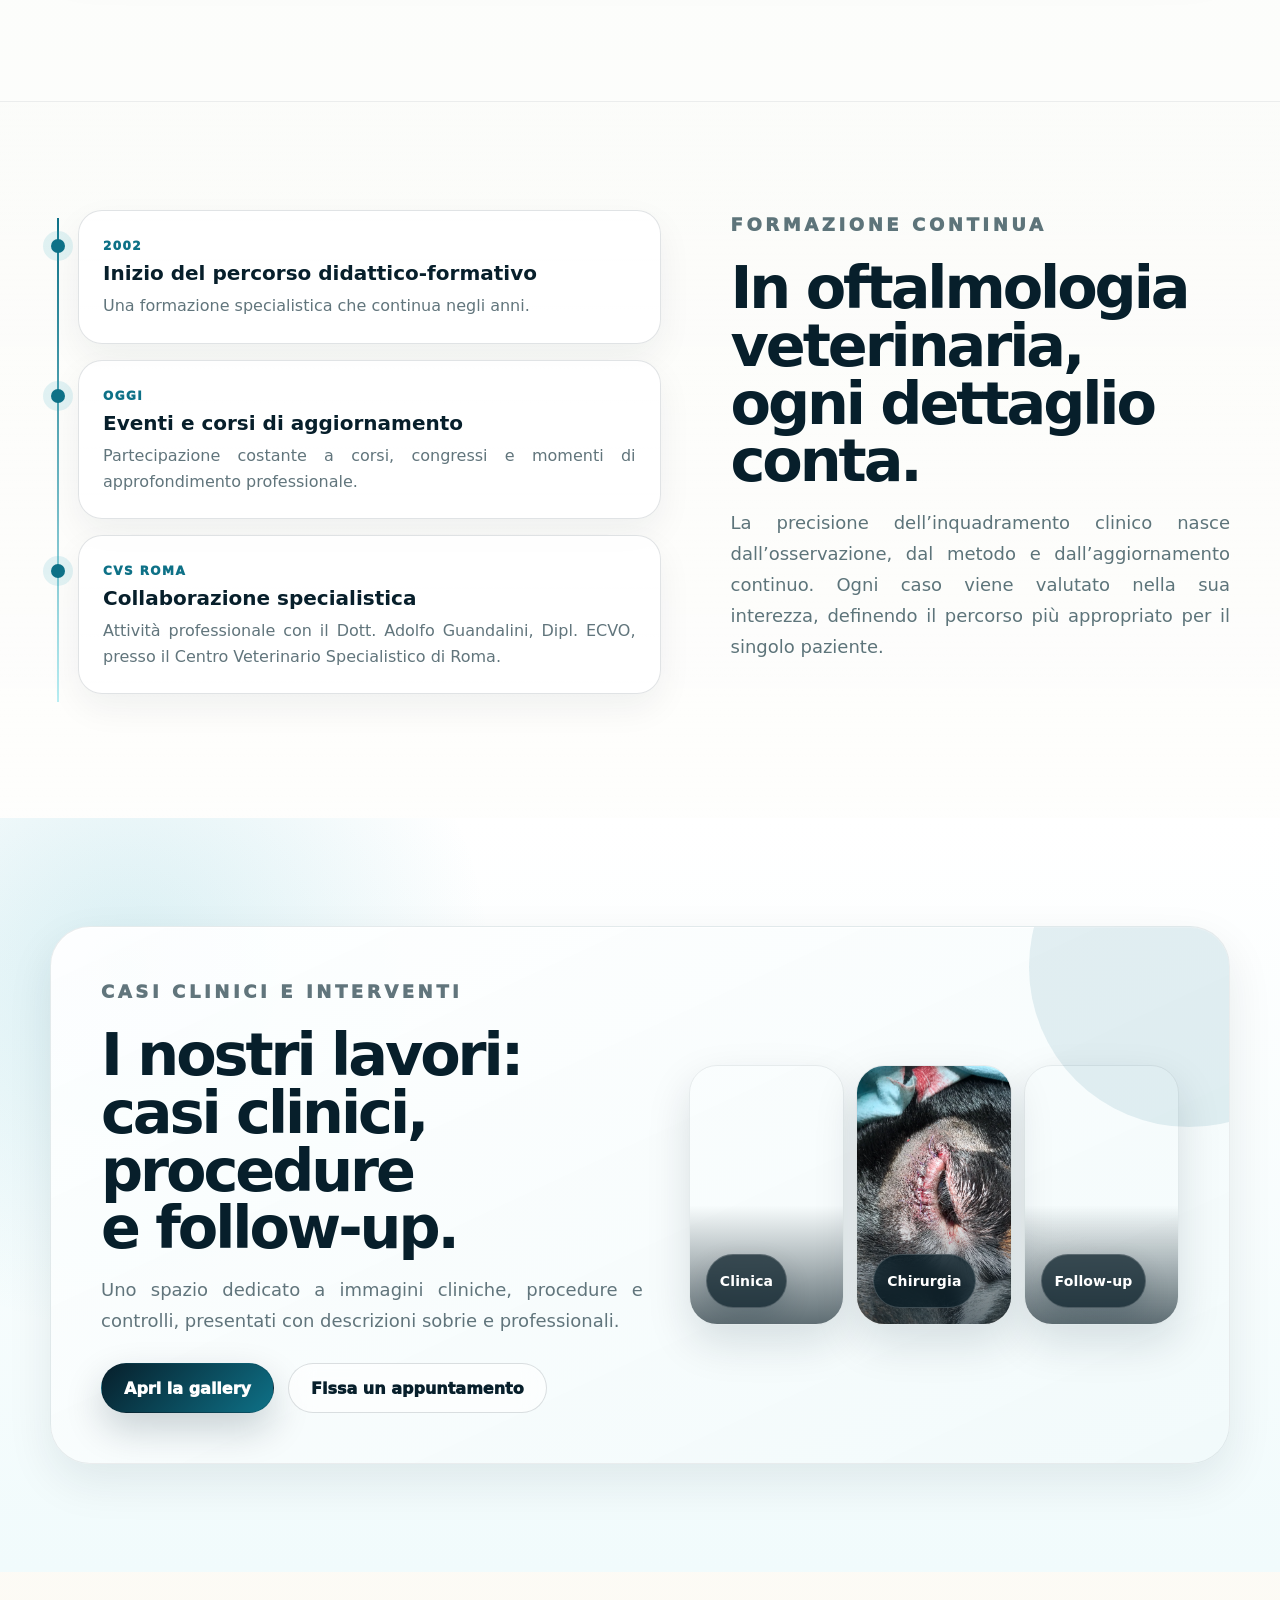
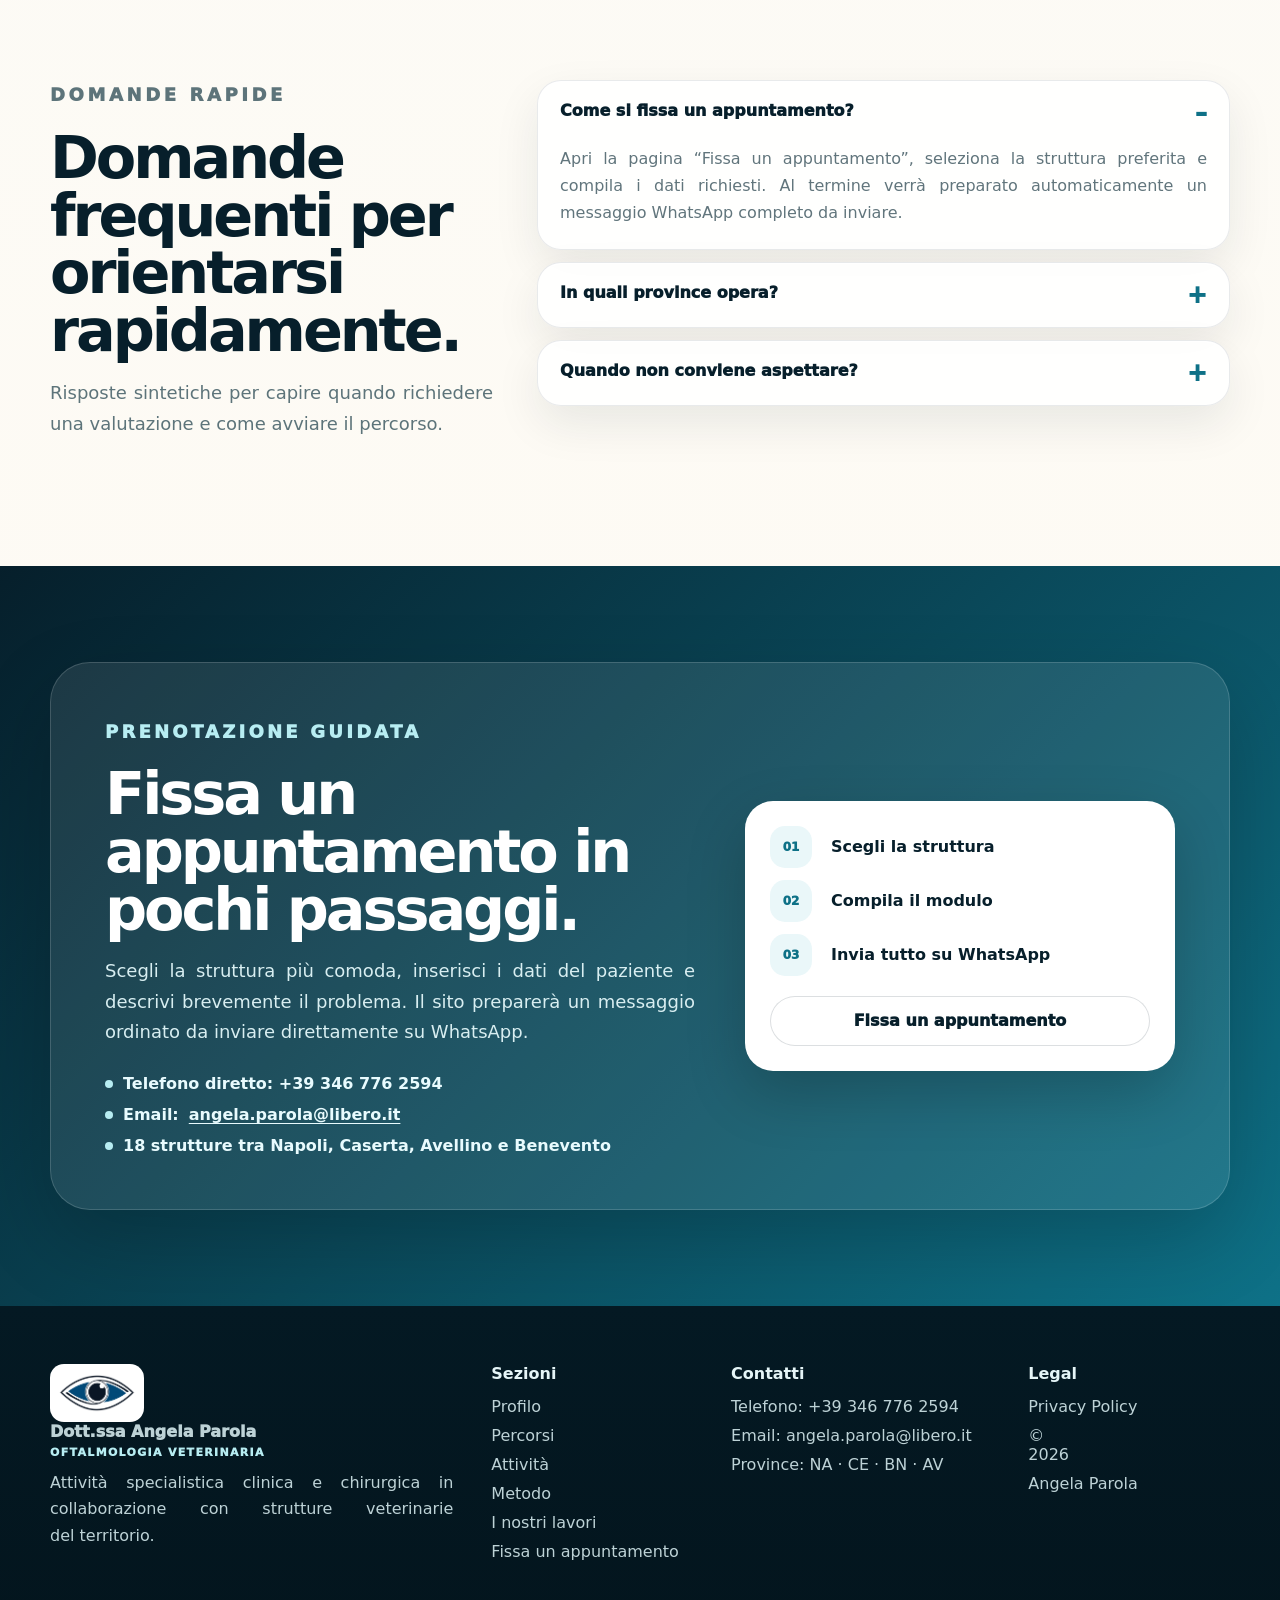
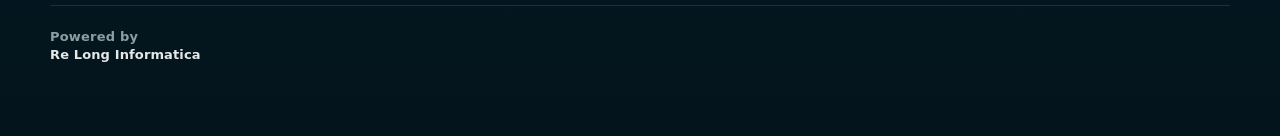
==== commit 0489173a: "Add files via upload" ====
--- a/index.html
+++ b/index.html
@@ -428,8 +428,8 @@
 </div>
 <div class="section-intro reveal delay-1">
 <p class="eyebrow">Formazione continua</p>
-<h2>Qui non si improvvisa: l’occhio è un micro-mondo.</h2>
-<p>In oftalmologia veterinaria il dettaglio conta. La differenza la fanno metodo, aggiornamento, esperienza sul campo e capacità di leggere il caso nella sua interezza.</p>
+<h2>In oftalmologia veterinaria, ogni dettaglio conta.</h2>
+<p>La precisione dell’inquadramento clinico nasce dall’osservazione, dal metodo e dall’aggiornamento continuo. Ogni caso viene valutato nella sua interezza, definendo il percorso più appropriato per il singolo paziente.</p>
 </div>
 </div>
 </section>
@@ -529,7 +529,7 @@
 <p>Powered by <strong>Re Long Informatica</strong></p>
 </div>
 </footer>
-<a class="floating-whatsapp" href="https://wa.me/393467762594?text=Buongiorno%2C%20vorrei%20fissare%20un%20appuntamento%20di%20oftalmologia%20veterinaria." rel="noopener" target="_blank">WhatsApp</a>
+<a aria-label="Contatta la Dott.ssa Angela Parola su WhatsApp" class="floating-whatsapp" href="https://wa.me/393467762594?text=Buongiorno%2C%20vorrei%20fissare%20un%20appuntamento%20di%20oftalmologia%20veterinaria." rel="noopener" target="_blank">WhatsApp</a>
 <div aria-live="polite" class="toast" id="toast" role="status"></div>
 <script src="assets/script.js"></script>
 </body>
--- a/assets/style.css
+++ b/assets/style.css
@@ -1749,3 +1749,162 @@
   .floating-whatsapp{right:12px!important;bottom:12px!important;left:auto!important;width:auto!important;font-size:13px!important;min-height:44px!important;padding:0 15px!important}
   .site-footer{padding-bottom:92px!important}
 }
+
+
+/* =========================================================
+   V2.1 — FINAL POLISH
+   Testi senza sillabazione, tre FAQ, profondità premium sobria.
+   ========================================================= */
+
+/* Niente parole spezzate con trattini automatici. Manteniamo il testo
+   giustificato, ma il browser può andare a capo solo tra parole. */
+body p,
+body li,
+body .lead,
+body .content-card p,
+body .audience-card p,
+body .audience-card li,
+body .service-card p,
+body .process-step p,
+body .works-copy p,
+body .case-body p,
+body .gallery-note p,
+body .guide-card li,
+body .faq-list details p,
+body .cta-card p,
+body .site-footer p,
+body .appointment-copy p,
+body .form-microcopy,
+body .structures-note{
+  hyphens:none!important;
+  -webkit-hyphens:none!important;
+  word-break:normal!important;
+  overflow-wrap:normal!important;
+  text-wrap:pretty;
+}
+
+body h1,body h2,body h3,body summary,
+body .btn,body .nav-menu a,body .status-pill,
+body .structure-copy strong,body .structure-copy span{
+  hyphens:none!important;
+  -webkit-hyphens:none!important;
+  word-break:normal!important;
+  overflow-wrap:normal!important;
+}
+
+h1,h2,h3{ text-wrap:balance; }
+
+/* Anteprima lavori: UNA sola etichetta, pulita, senza testi sovrapposti. */
+.works-image-preview .work-thumb>span{
+  display:inline-flex!important;
+  flex-direction:row!important;
+  align-items:center!important;
+  width:auto!important;
+  max-width:calc(100% - 32px)!important;
+  min-height:38px!important;
+  white-space:nowrap!important;
+  text-align:left!important;
+  line-height:1!important;
+}
+.works-image-preview .work-thumb>span strong{
+  display:block!important;
+  white-space:nowrap!important;
+  line-height:1!important;
+}
+.works-image-preview .work-thumb>span small{display:none!important}
+
+/* FAQ più compatte e leggibili. */
+.faq-list{gap:12px!important}
+.faq-list details{
+  border-radius:24px!important;
+  box-shadow:0 14px 34px rgba(7,31,43,.065)!important;
+}
+.faq-list summary{
+  line-height:1.22!important;
+  text-wrap:pretty;
+}
+
+/* Profondità premium: nessuna pacchianata, solo layering e luce. */
+.premium-card,
+.content-card,
+.audience-card,
+.service-card,
+.structures-browser,
+.works-panel,
+.case-card,
+.faq-list details,
+.appointment-form-card{
+  box-shadow:
+    0 1px 0 rgba(255,255,255,.95) inset,
+    0 18px 46px rgba(7,31,43,.085)!important;
+}
+
+.btn.primary,.nav-menu .nav-cta,.network-summary a{
+  position:relative;
+  overflow:hidden;
+  isolation:isolate;
+}
+.btn.primary::after,.nav-menu .nav-cta::after,.network-summary a::after{
+  content:"";
+  position:absolute;
+  inset:-80% auto -80% -45%;
+  width:34%;
+  transform:rotate(18deg);
+  background:linear-gradient(90deg,transparent,rgba(255,255,255,.30),transparent);
+  transition:left .55s ease;
+  pointer-events:none;
+  z-index:-0;
+}
+
+.status-pill,
+.hero-strip span,
+.trust-row div,
+.province-tab,
+.structure-card>a,
+.media-zoom{
+  box-shadow:
+    0 1px 0 rgba(255,255,255,.92) inset,
+    0 10px 24px rgba(7,31,43,.065)!important;
+}
+
+@media (hover:hover) and (pointer:fine){
+  .premium-card{
+    transform:perspective(1200px) rotateX(.5deg) rotateY(-.8deg);
+    transform-style:preserve-3d;
+    transition:transform .35s ease,box-shadow .35s ease;
+  }
+  .premium-card:hover{
+    transform:perspective(1200px) translateY(-5px) rotateX(0deg) rotateY(0deg);
+    box-shadow:0 1px 0 rgba(255,255,255,.95) inset,0 34px 82px rgba(7,31,43,.16)!important;
+  }
+  .content-card,.audience-card,.service-card,.structure-card,.case-card,.faq-list details{
+    transition:transform .24s ease,box-shadow .24s ease,border-color .24s ease;
+  }
+  .content-card:hover,.audience-card:hover,.service-card:hover,.case-card:hover{
+    transform:translateY(-4px);
+    box-shadow:0 1px 0 rgba(255,255,255,.95) inset,0 24px 54px rgba(7,31,43,.12)!important;
+  }
+  .btn.primary:hover::after,.nav-menu .nav-cta:hover::after,.network-summary a:hover::after{left:120%}
+}
+
+@media (max-width:680px){
+  /* Più contenuto nello schermo, senza spezzare parole. */
+  body p,body li,body .lead,body .faq-list details p{
+    letter-spacing:-.006em;
+  }
+  .faq-list summary{
+    font-size:clamp(17px,4.8vw,20px)!important;
+    padding-right:44px!important;
+  }
+  .faq-list details p{
+    font-size:15px!important;
+    line-height:1.58!important;
+  }
+  .works-image-preview .work-thumb>span{
+    min-height:36px!important;
+    padding:9px 12px!important;
+    max-width:calc(100% - 28px)!important;
+  }
+  .works-image-preview .work-thumb>span strong{font-size:15px!important}
+  .appointment-cta h2{font-size:clamp(30px,8.7vw,38px)!important}
+}
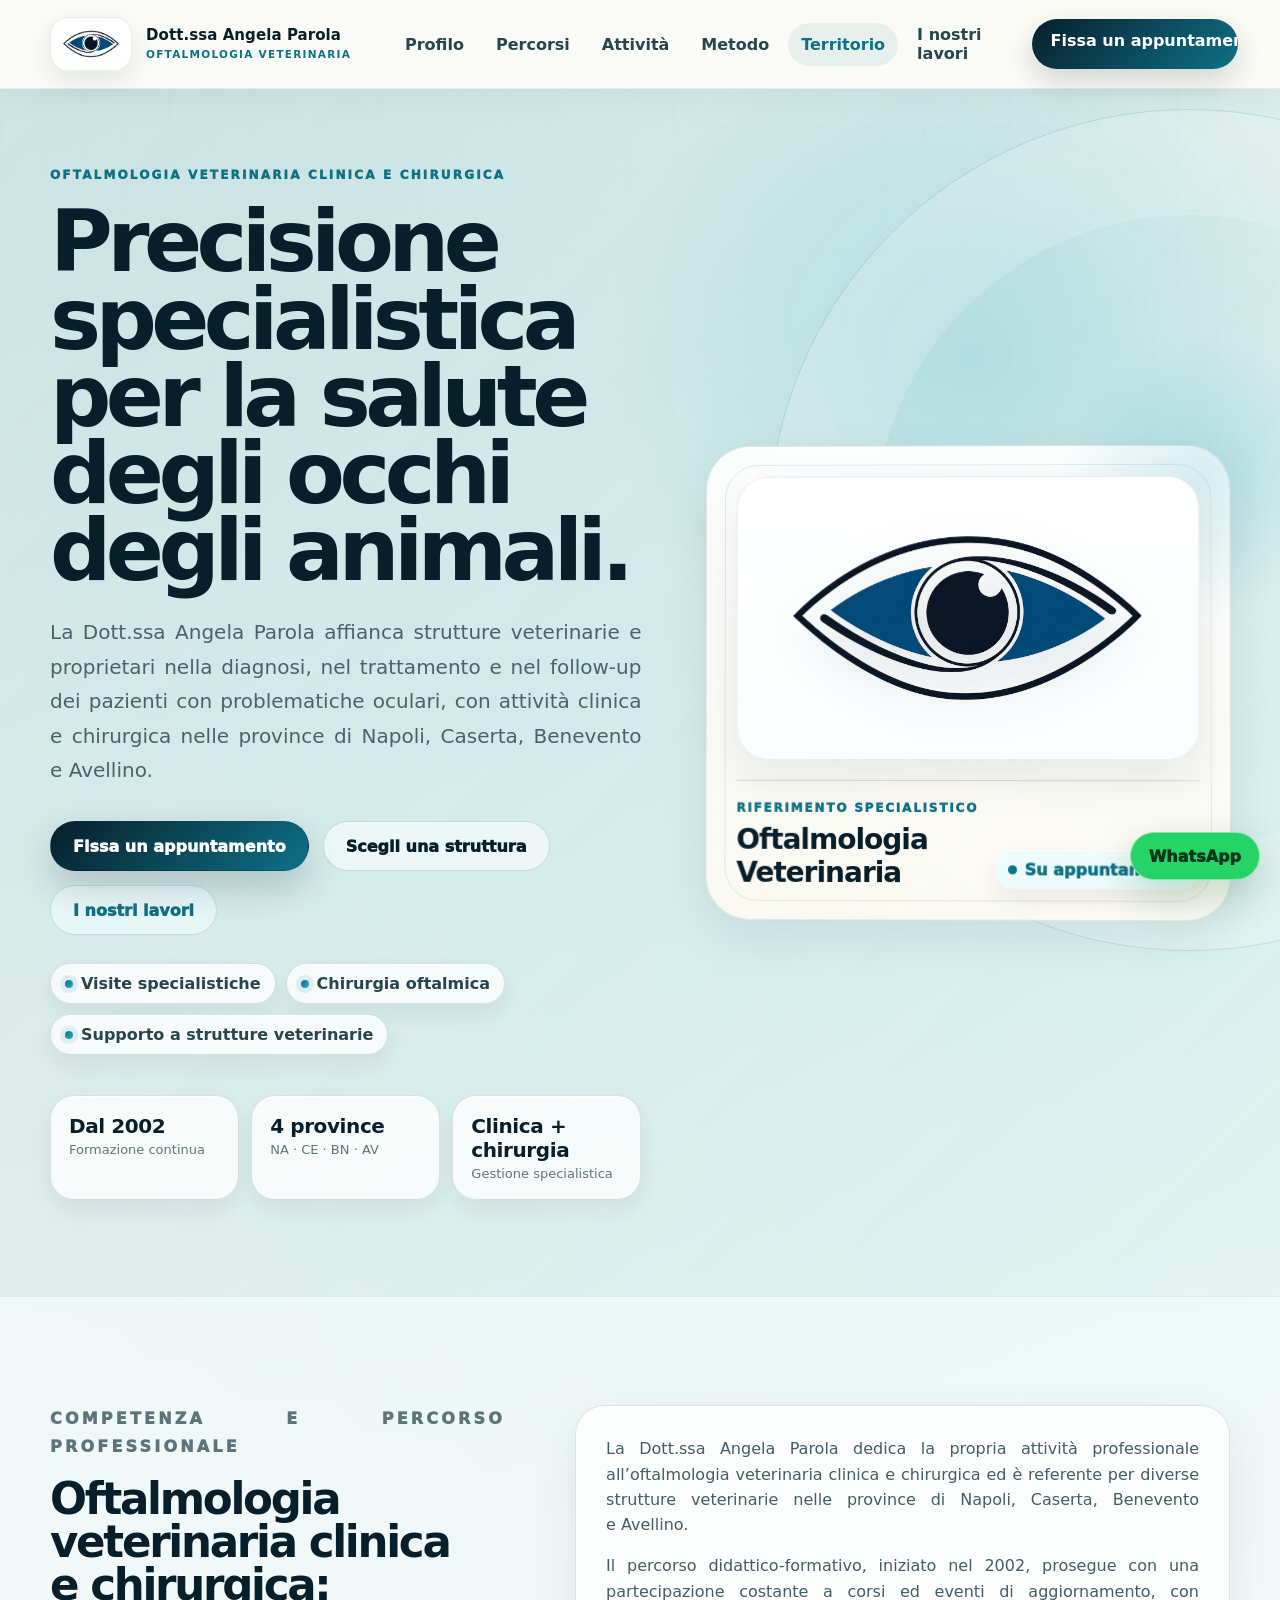
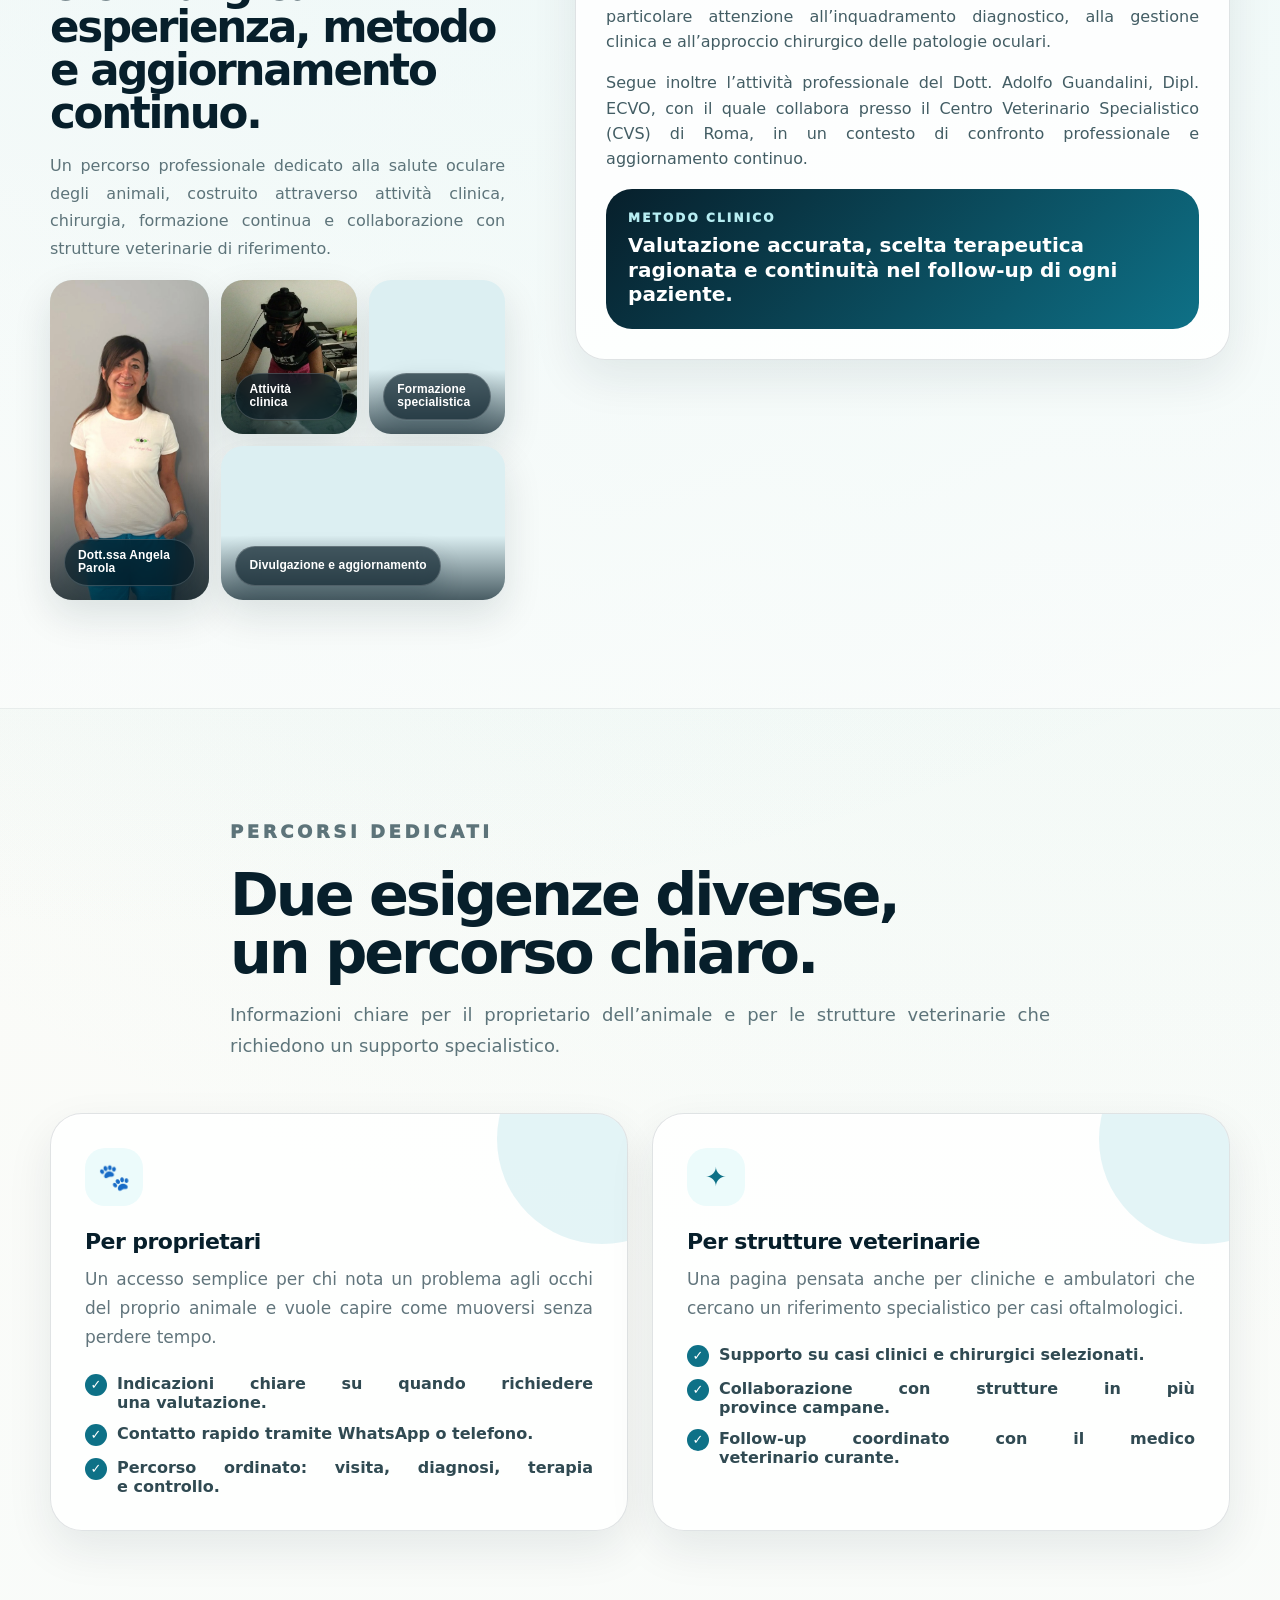
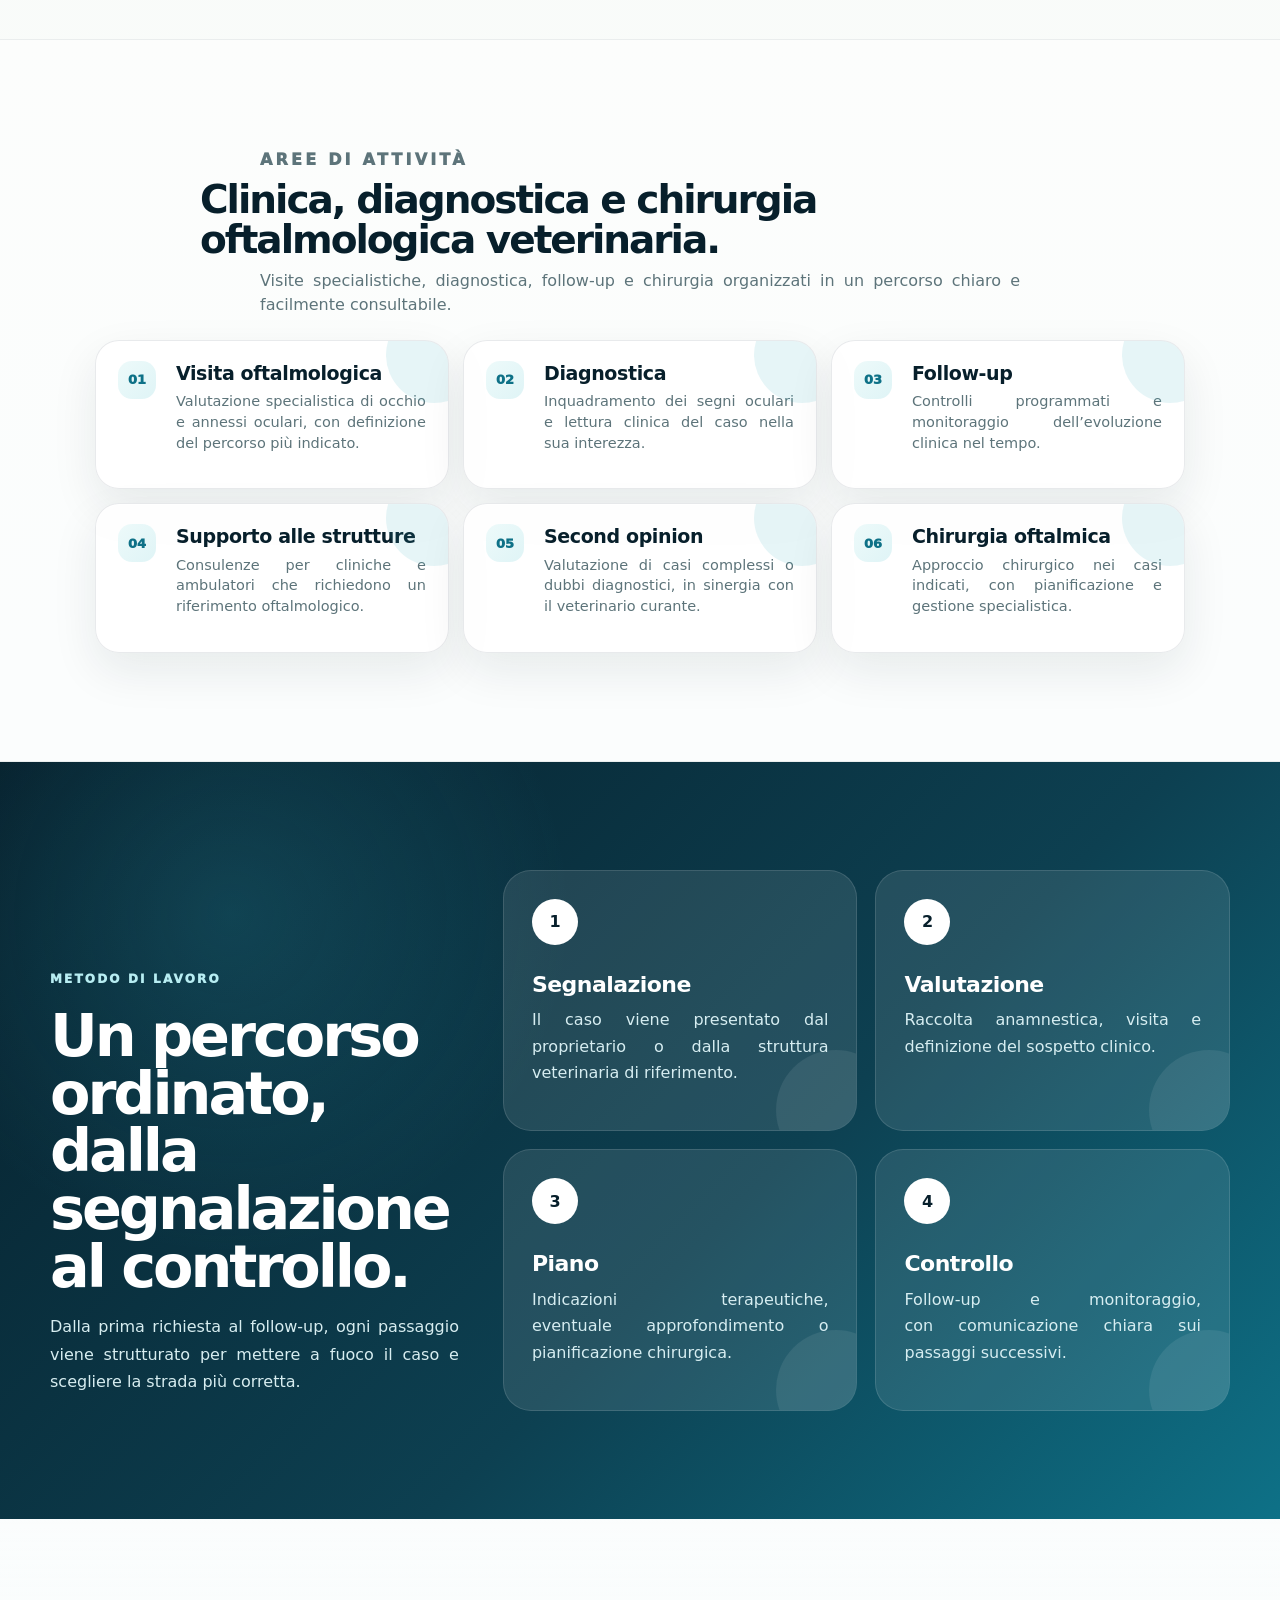
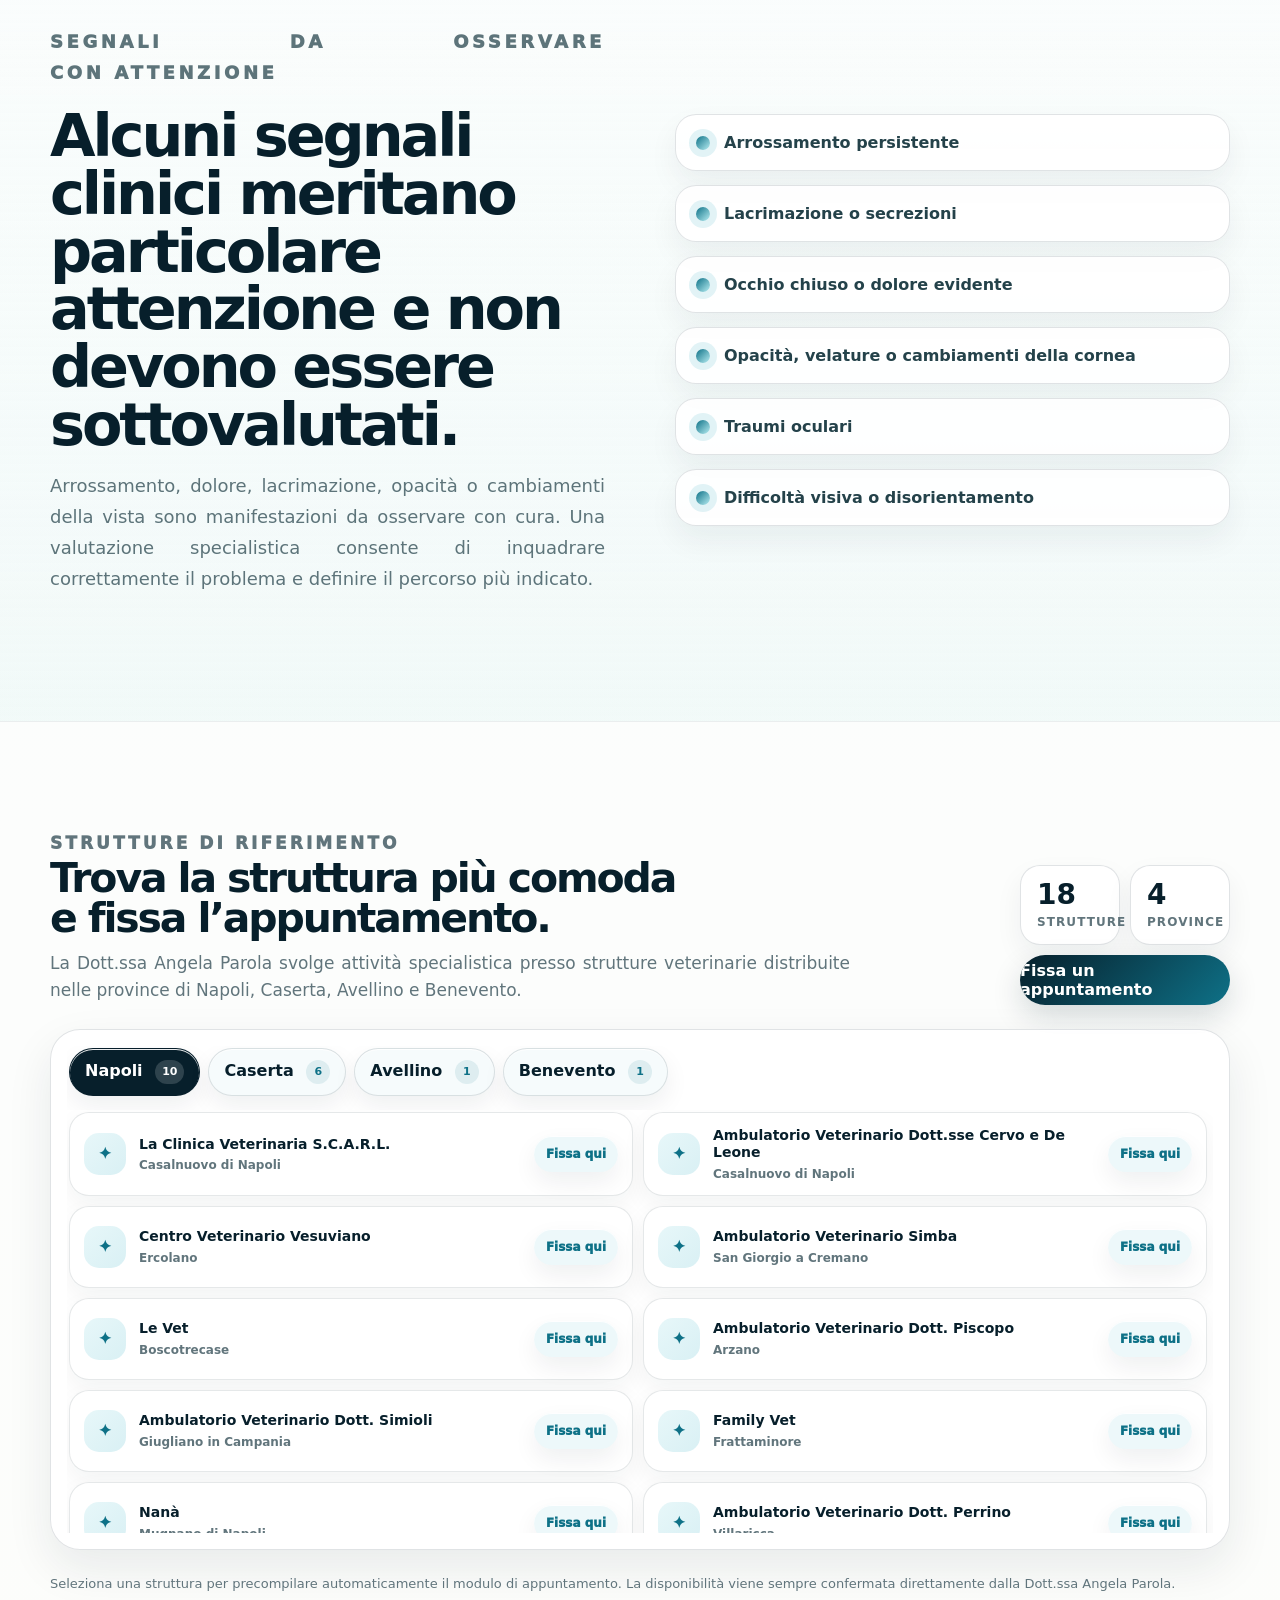
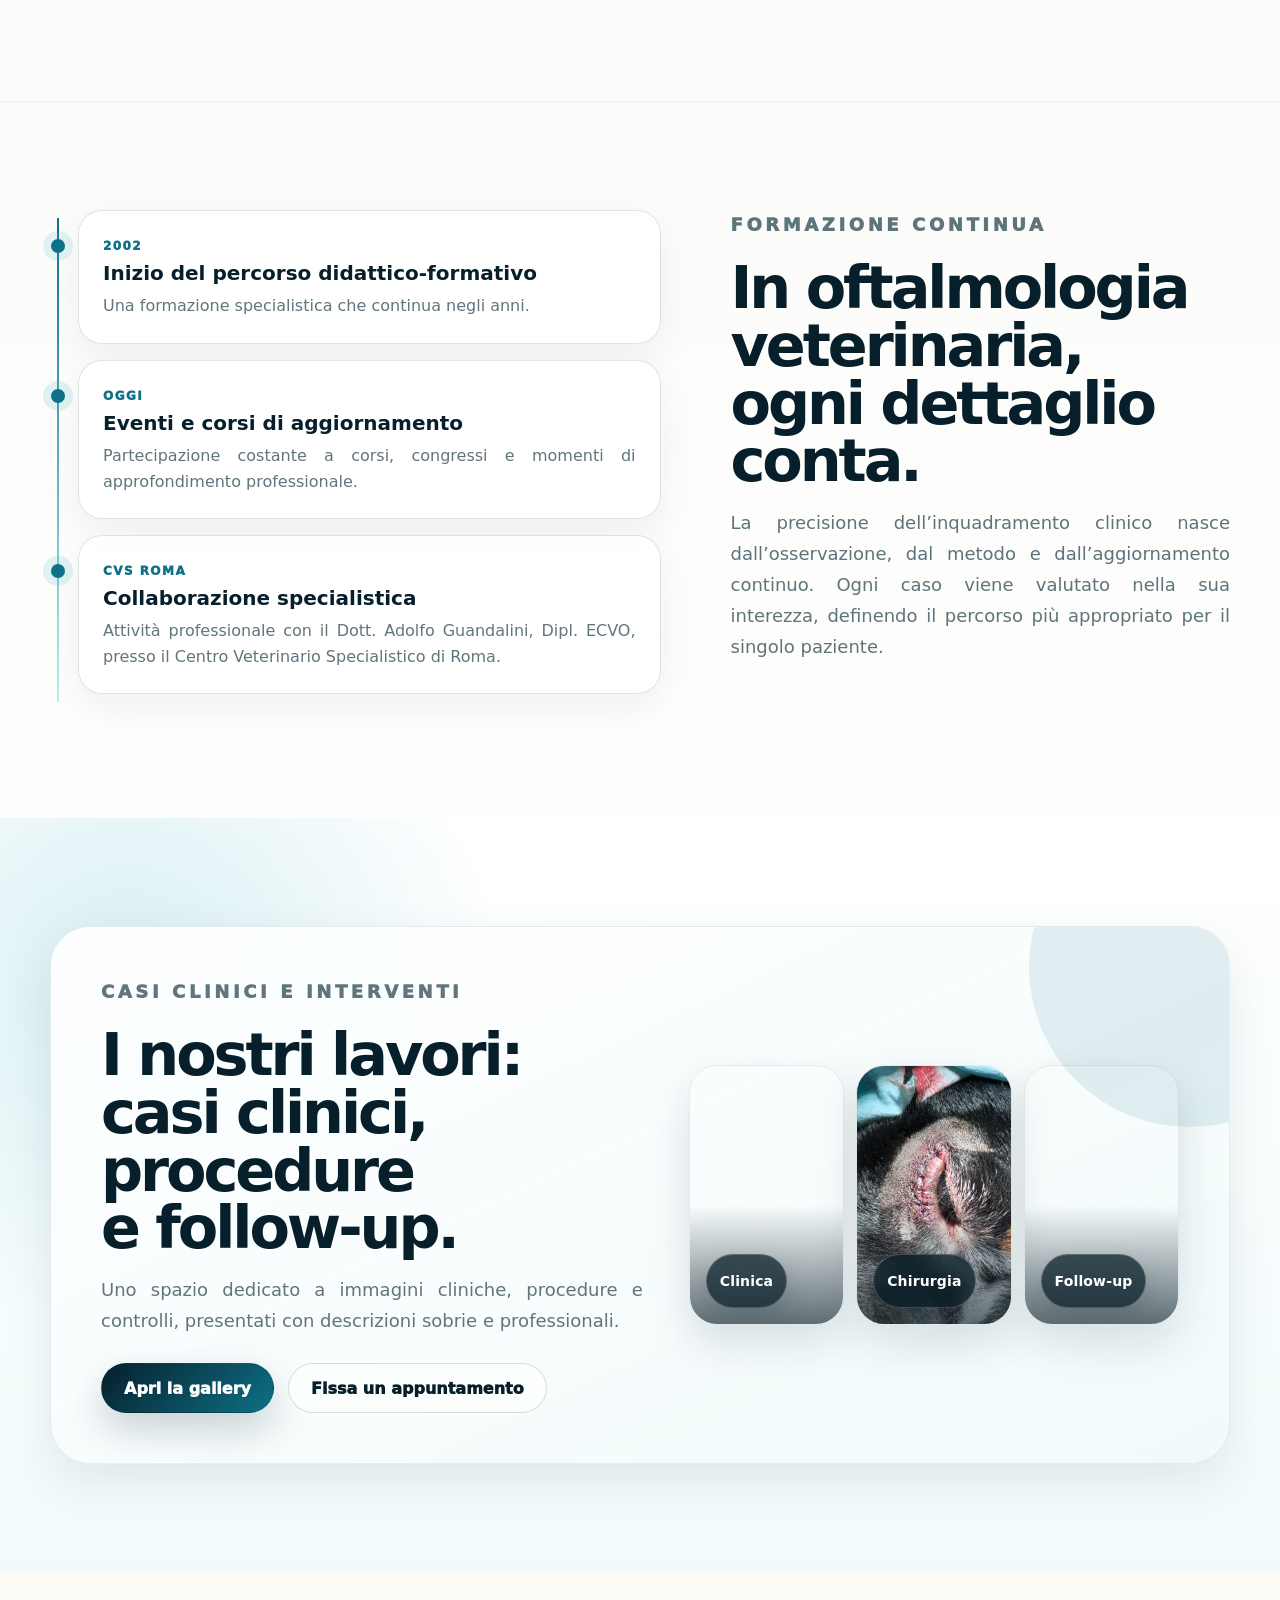
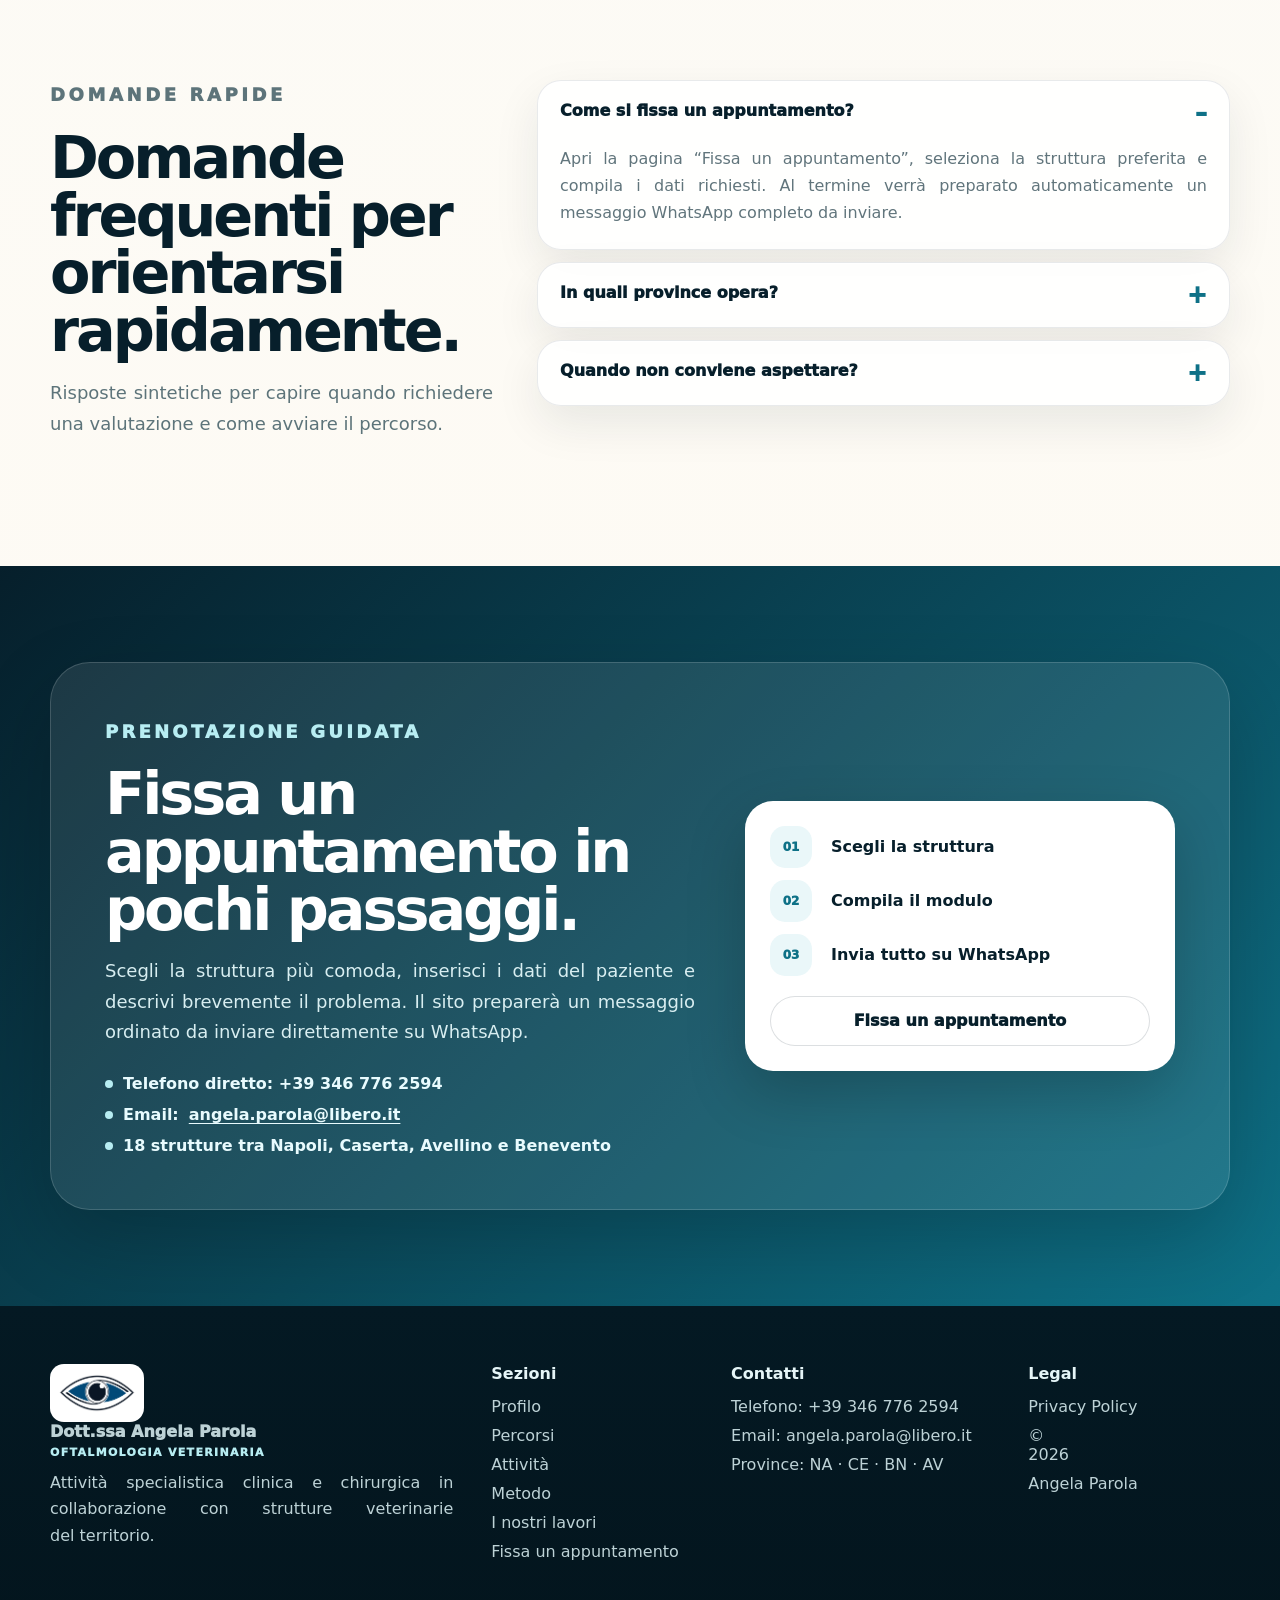
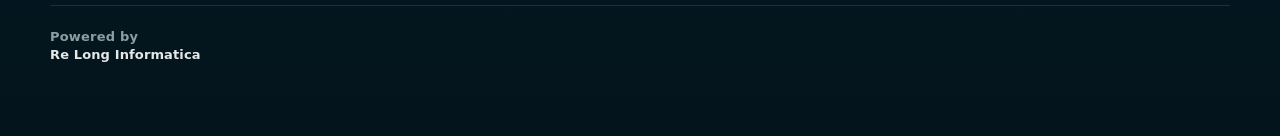
==== commit 5f02377a: "Add files via upload" ====
--- a/index.html
+++ b/index.html
@@ -269,7 +269,7 @@
 <button aria-selected="false" class="province-tab" data-province-filter="avellino" role="tab" type="button">Avellino <span>1</span></button>
 <button aria-selected="false" class="province-tab" data-province-filter="benevento" role="tab" type="button">Benevento <span>1</span></button>
 </div>
-<div aria-live="polite" class="structures-list" data-no-snap="" id="structuresList">
+<div aria-live="polite" class="structures-list" id="structuresList">
 <article class="structure-card" data-province="napoli">
 <div aria-hidden="true" class="structure-icon">✦</div>
 <div class="structure-copy">
--- a/assets/style.css
+++ b/assets/style.css
@@ -1908,3 +1908,120 @@
   .works-image-preview .work-thumb>span strong{font-size:15px!important}
   .appointment-cta h2{font-size:clamp(30px,8.7vw,38px)!important}
 }
+
+
+/* =========================================================
+   V2.2 Final polish: sobrio, accessibile, senza effetti invasivi
+   ========================================================= */
+::selection{background:rgba(50,168,191,.28);color:var(--ink)}
+html{-webkit-tap-highlight-color:transparent}
+.btn,.nav-menu a,.structure-card a,.filter-btn,.floating-whatsapp{touch-action:manipulation}
+.btn:active,.structure-card a:active,.filter-btn:active{transform:scale(.985)}
+
+/* Focus realmente visibile anche da tastiera. */
+:where(a,button,input,select,textarea,summary):focus-visible{
+  outline:3px solid rgba(50,168,191,.48)!important;
+  outline-offset:3px!important;
+}
+
+/* Effetto depth soltanto dove esiste un vero hover: niente giostre su smartphone. */
+@media (hover:hover) and (pointer:fine){
+  .service-card,.audience-card,.content-card,.case-card,.structure-card{
+    transition:transform .24s ease,box-shadow .24s ease,border-color .24s ease;
+  }
+  .service-card:hover,.audience-card:hover,.structure-card:hover{
+    transform:translateY(-4px);
+    box-shadow:0 22px 54px rgba(7,31,43,.13);
+    border-color:rgba(14,113,135,.18);
+  }
+}
+
+/* Privacy definitiva: leggibile e coerente con il resto del sito. */
+.privacy-main{background:linear-gradient(180deg,#f9ffff 0%,#fffaf2 100%)}
+.privacy-shell{display:grid;grid-template-columns:minmax(260px,.72fr) minmax(0,1.28fr);gap:48px;align-items:start}
+.privacy-intro{position:sticky;top:126px}
+.privacy-intro h1{font-size:clamp(48px,6vw,78px);line-height:.94;margin-bottom:22px}
+.privacy-updated{display:inline-flex;margin-top:14px;padding:9px 12px;border:1px solid var(--line);border-radius:999px;background:rgba(255,255,255,.75);color:var(--muted);font-size:12px;font-weight:850}
+.privacy-content{padding:38px}
+.privacy-content section+section{border-top:1px solid var(--line);padding-top:24px;margin-top:24px}
+.privacy-content h2{font-size:22px;line-height:1.2;letter-spacing:-.025em;margin-bottom:10px}
+.privacy-content p{font-size:15.5px;line-height:1.72;margin-bottom:10px}
+.privacy-content a:not(.btn){color:var(--teal);text-decoration:underline;text-underline-offset:3px}
+.privacy-actions{display:flex;gap:12px;flex-wrap:wrap;margin-top:30px}
+.privacy-legal-note{margin-top:22px!important;padding:16px 18px;border-radius:18px;background:var(--mint);border:1px solid rgba(14,113,135,.12);font-size:12.5px!important;color:#476169!important}
+.privacy-nav{margin-left:auto}
+
+@media (max-width:860px){
+  .privacy-shell{grid-template-columns:1fr;gap:24px}
+  .privacy-intro{position:static}
+  .privacy-content{padding:26px}
+}
+@media (max-width:680px){
+  .privacy-intro h1{font-size:48px}
+  .privacy-content{padding:22px;border-radius:24px}
+  .privacy-content h2{font-size:19px}
+  .privacy-content p{font-size:14.5px;line-height:1.65}
+  .privacy-actions .btn{width:100%}
+}
+
+/* =========================================================
+   V2.3 — Mobile typography balance
+   Nei riquadri stretti il testo non viene giustificato: evita
+   spazi enormi tra le parole e mantiene una lettura naturale.
+   ========================================================= */
+@media (max-width:680px){
+  #percorso .process-grid{
+    grid-template-columns:1fr!important;
+    gap:14px!important;
+  }
+
+  #percorso .process-step{
+    min-height:0!important;
+    height:auto!important;
+    padding:22px!important;
+    border-radius:24px!important;
+  }
+
+  #percorso .process-step b{
+    width:42px!important;
+    height:42px!important;
+    margin-bottom:18px!important;
+    font-size:16px!important;
+  }
+
+  #percorso .process-step h3{
+    margin-bottom:10px!important;
+    font-size:21px!important;
+    line-height:1.15!important;
+  }
+
+  #percorso .process-step p{
+    margin:0!important;
+    font-size:16px!important;
+    line-height:1.55!important;
+    letter-spacing:0!important;
+    word-spacing:0!important;
+    text-align:left!important;
+    text-align-last:left!important;
+    text-justify:auto!important;
+    hyphens:none!important;
+    -webkit-hyphens:none!important;
+    word-break:normal!important;
+    overflow-wrap:normal!important;
+    text-wrap:pretty!important;
+  }
+
+  /* Nei componenti stretti la giustificazione crea 'buchi'.
+     Manteniamo giustificati i paragrafi ampi, ma allineiamo a sinistra
+     le card compatte per un risultato più editoriale e premium. */
+  .service-card p,
+  .faq-list details p,
+  .case-body p,
+  .gallery-note p,
+  .guide-card li{
+    text-align:left!important;
+    text-align-last:left!important;
+    text-justify:auto!important;
+    word-spacing:0!important;
+  }
+}
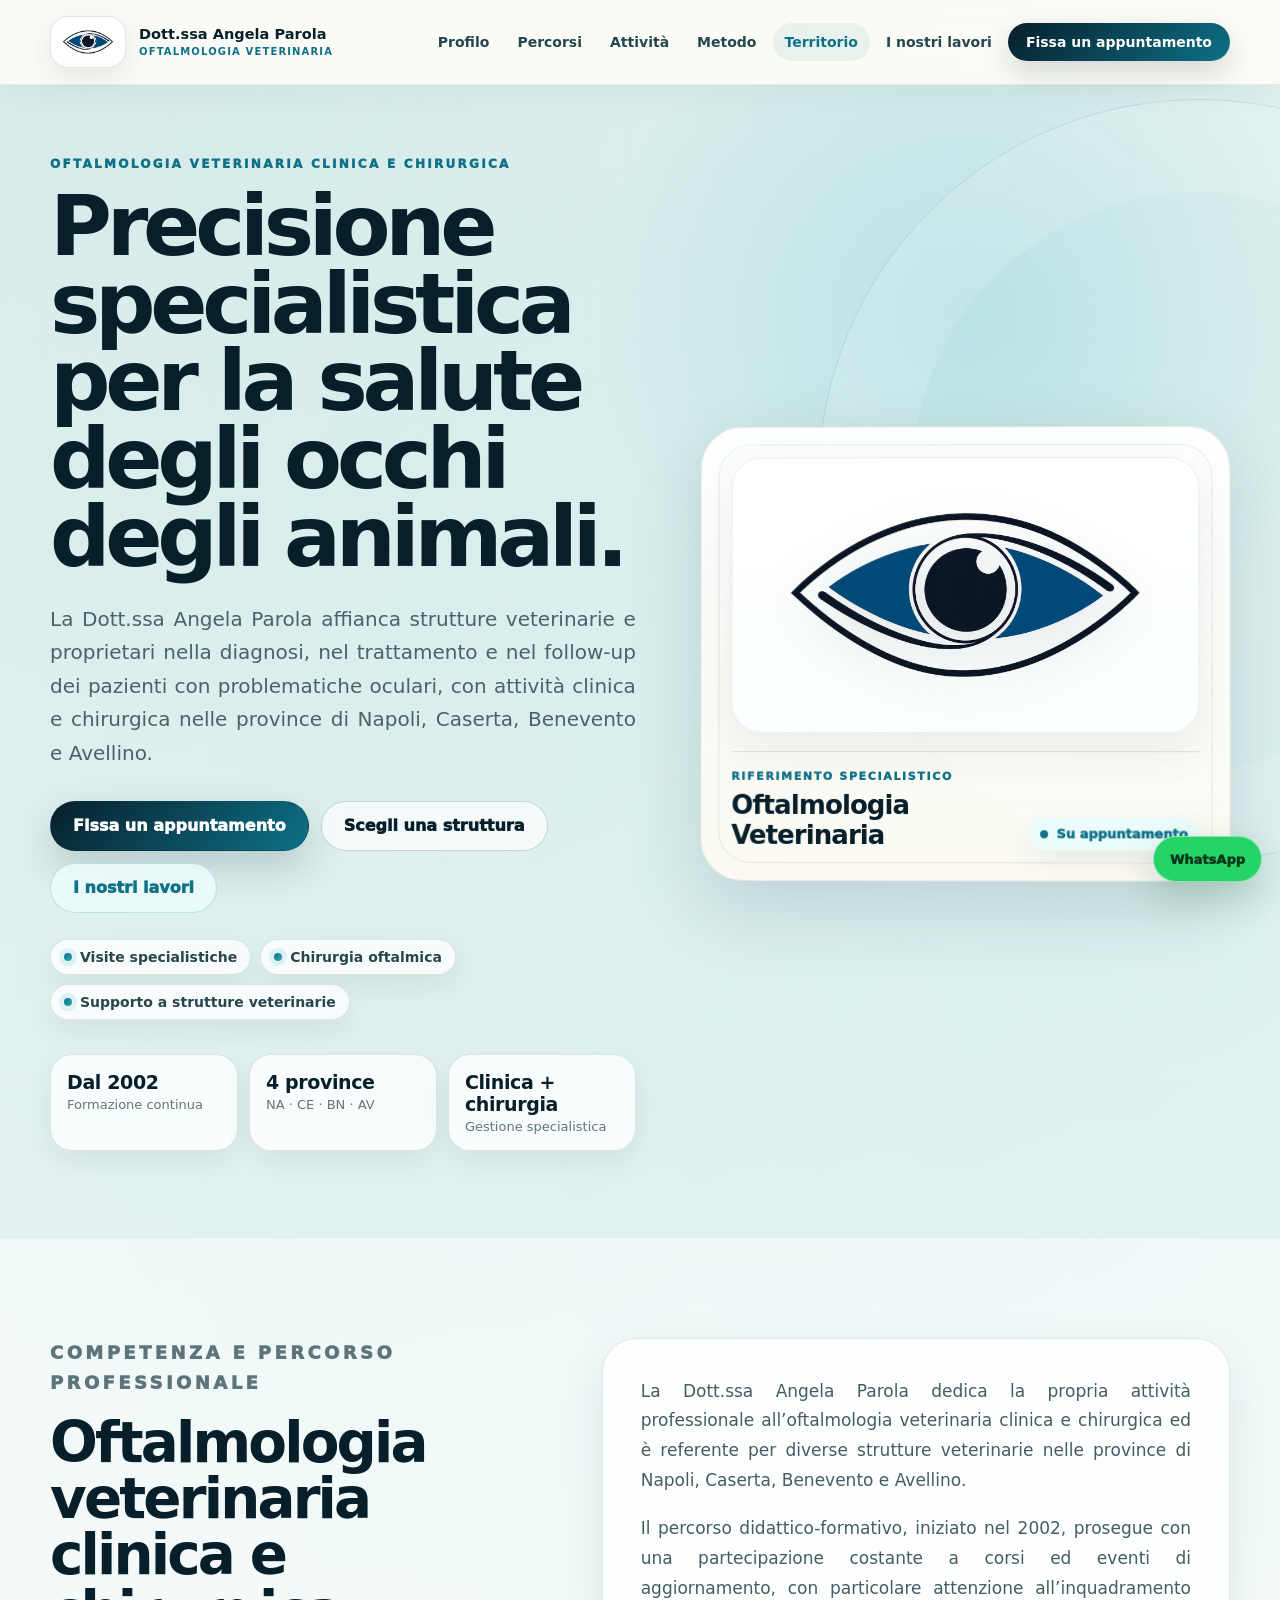
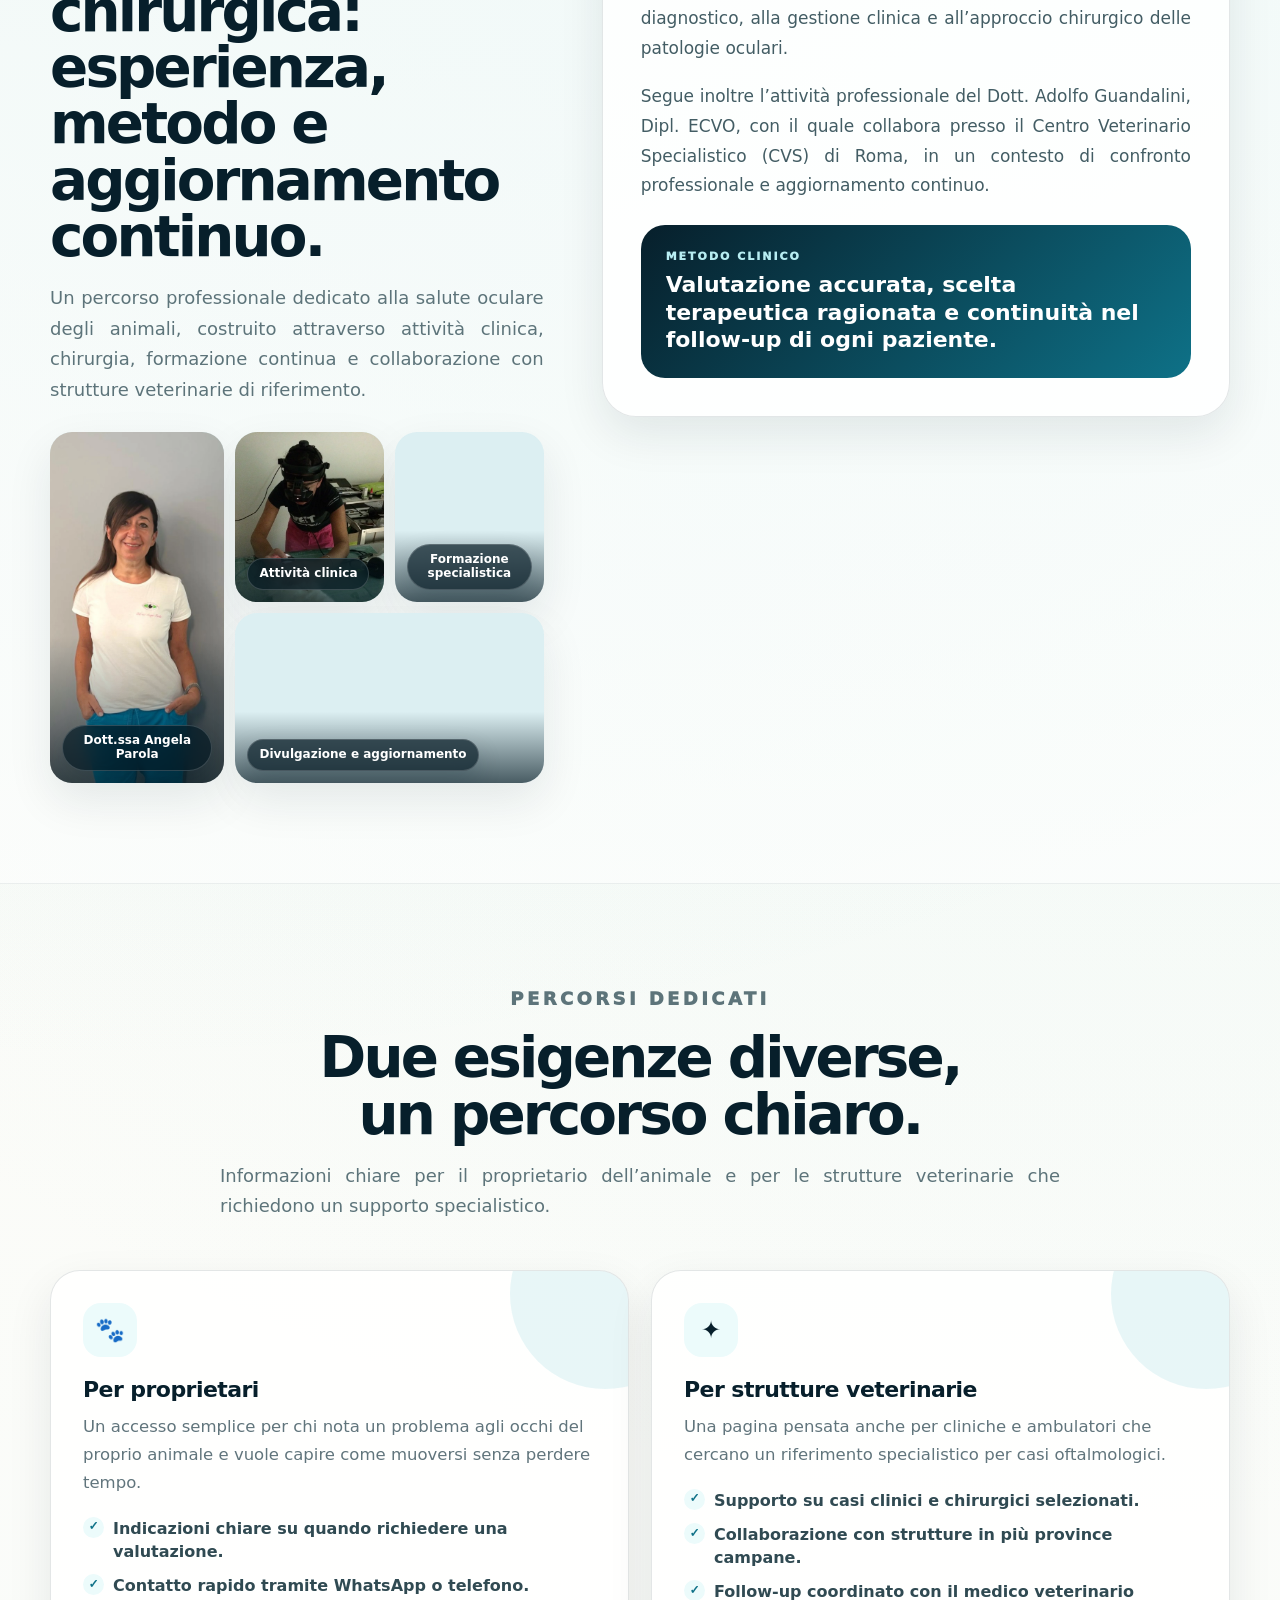
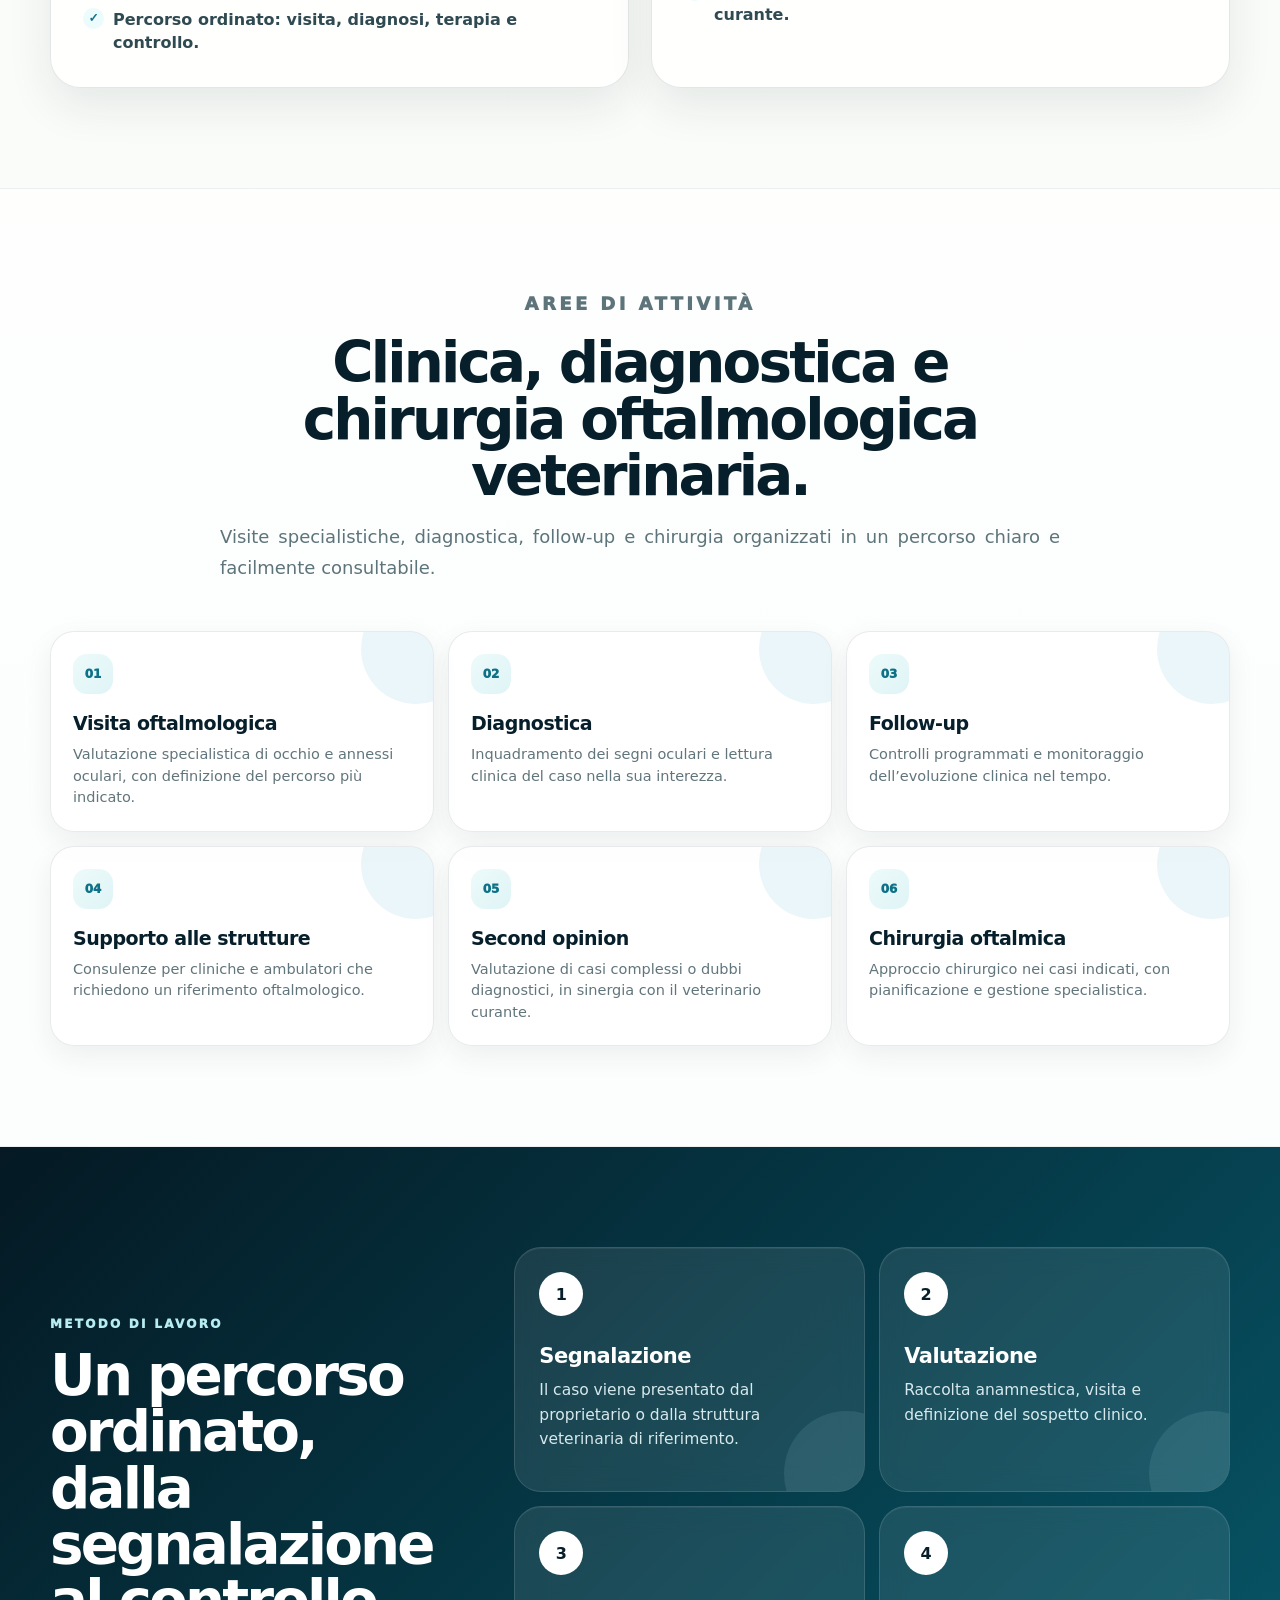
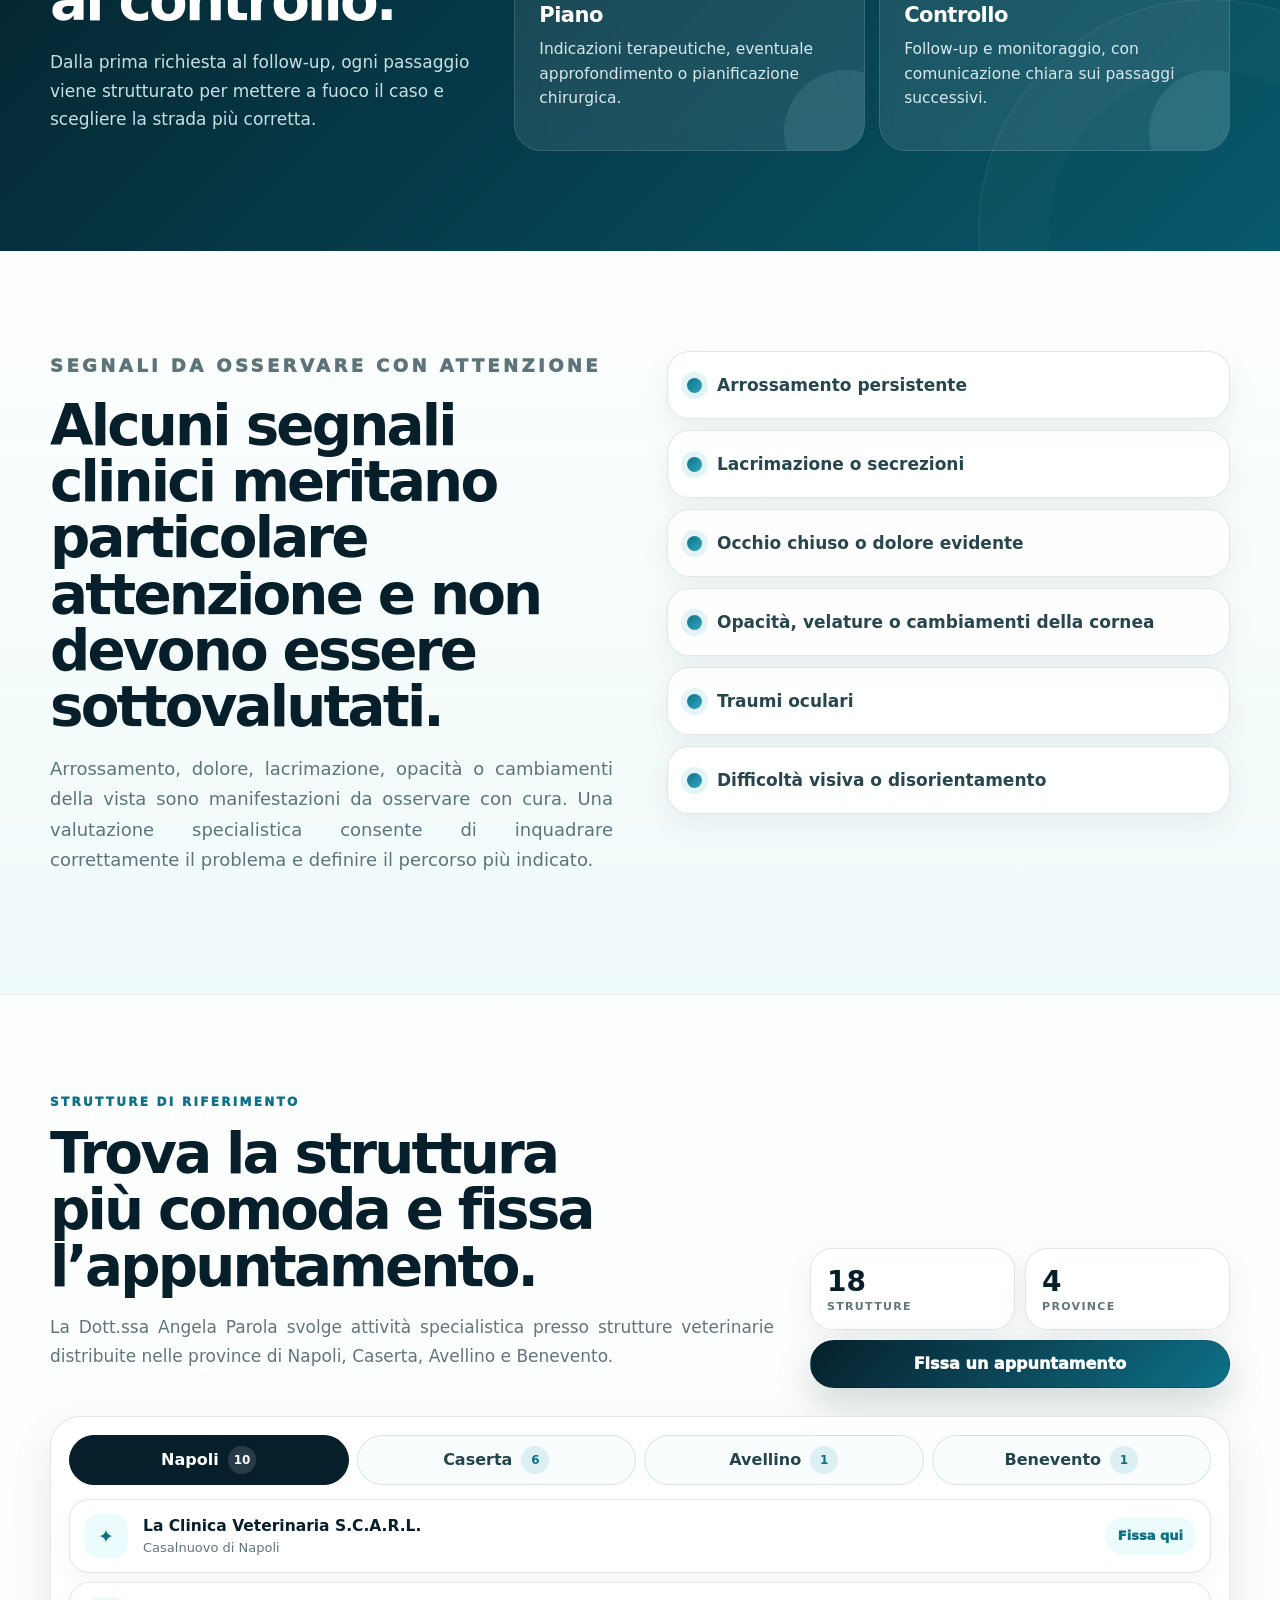
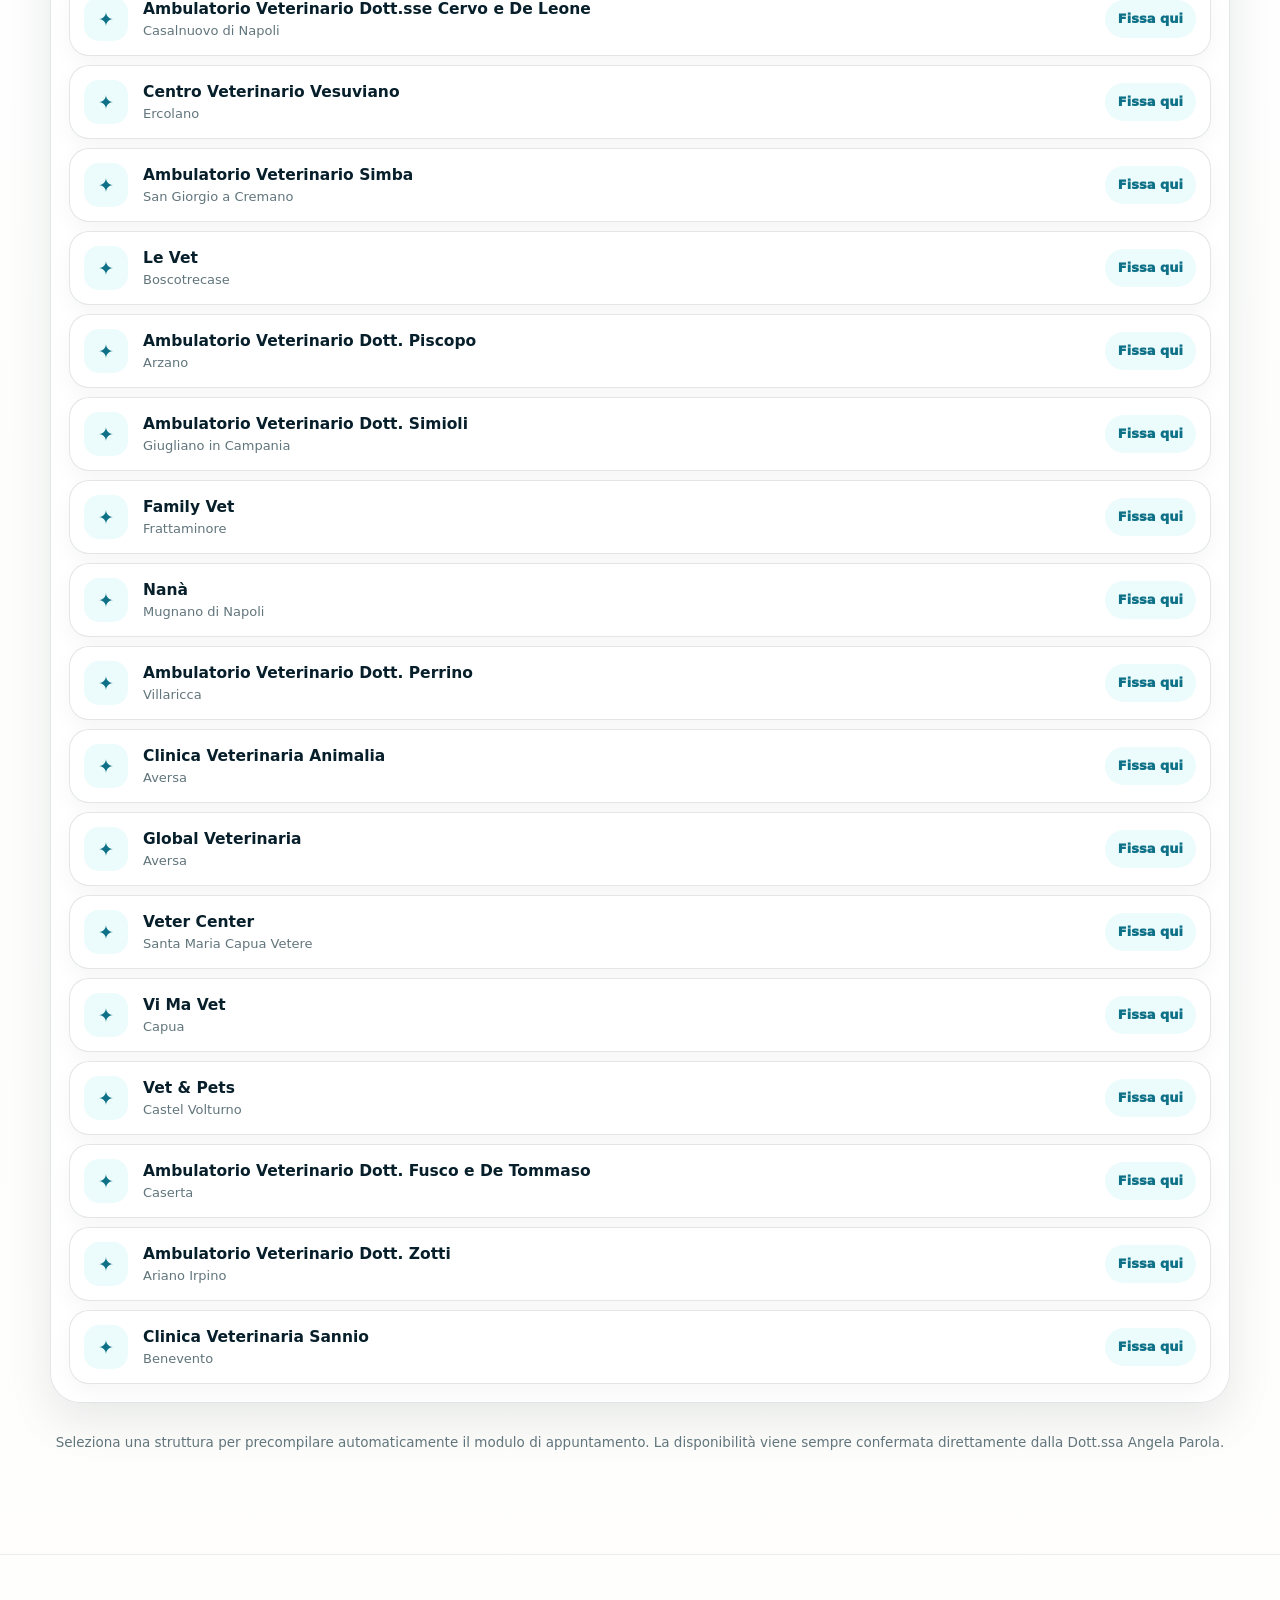
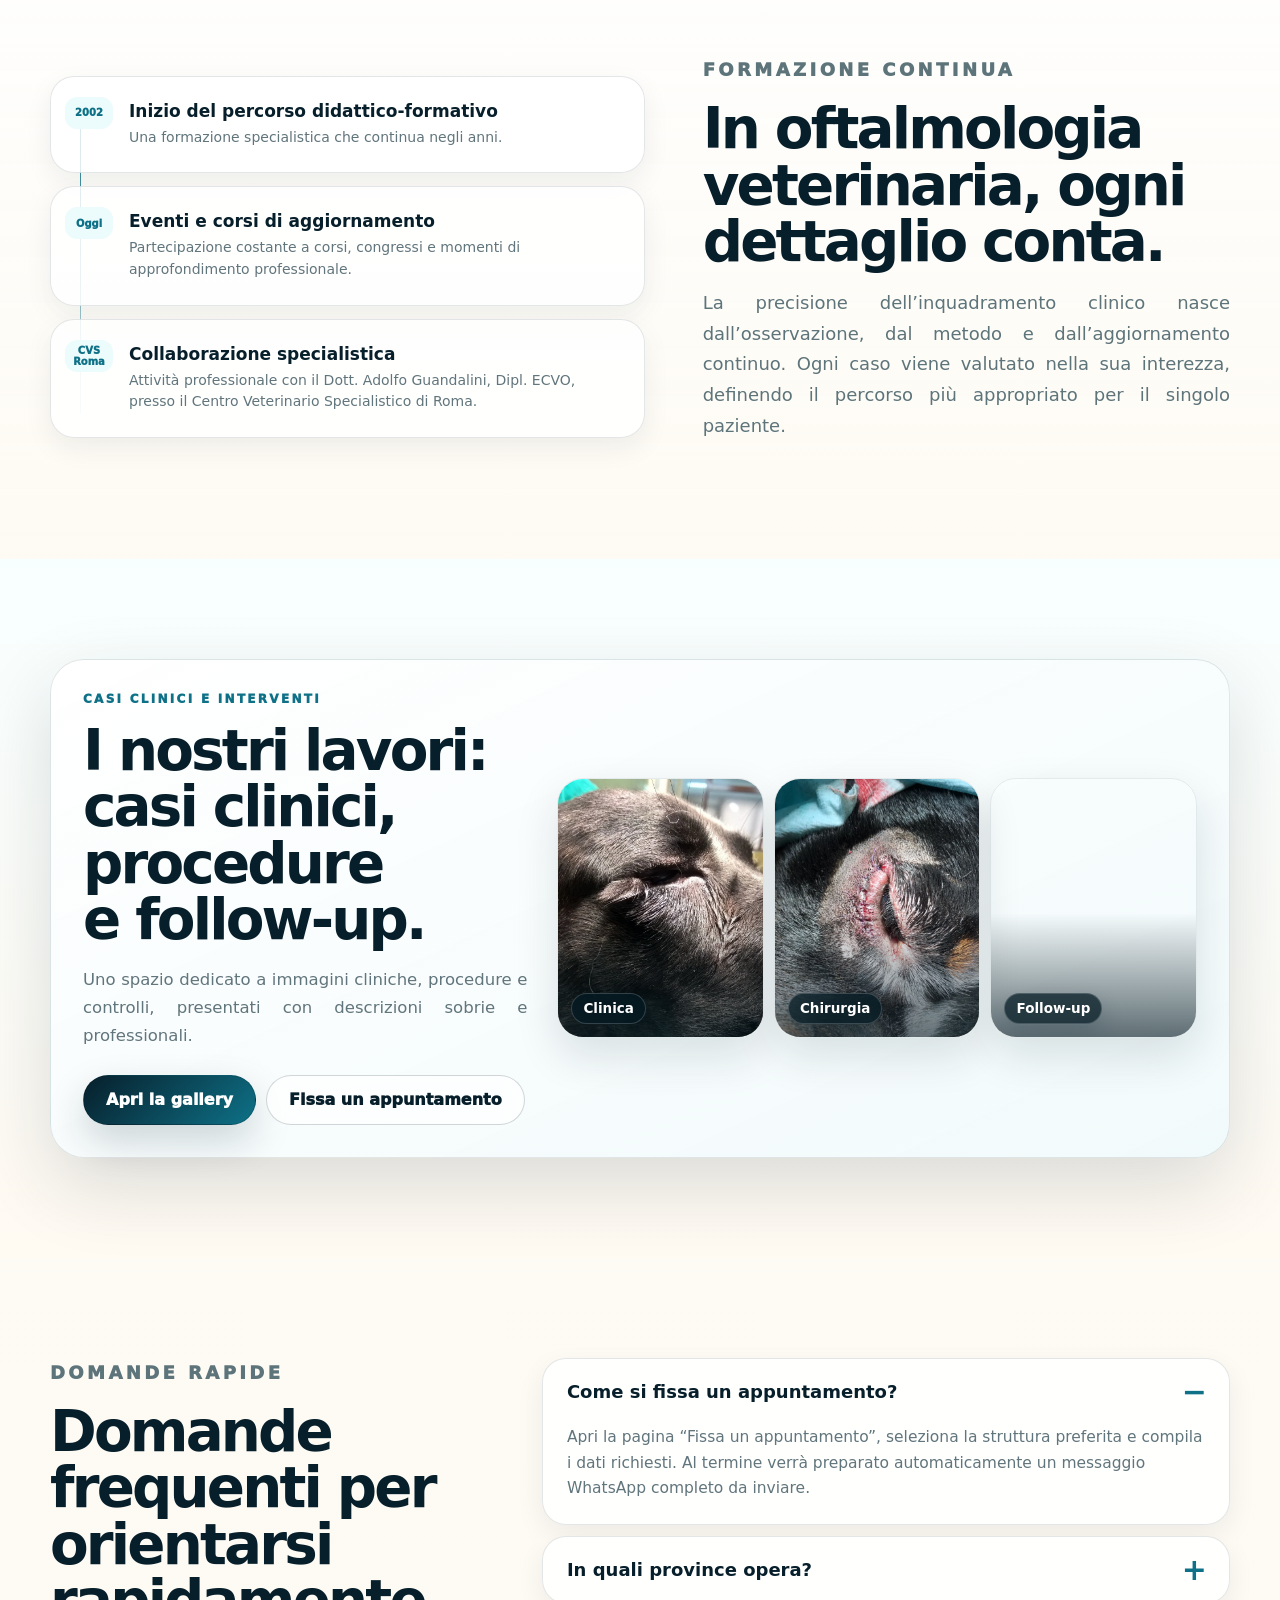
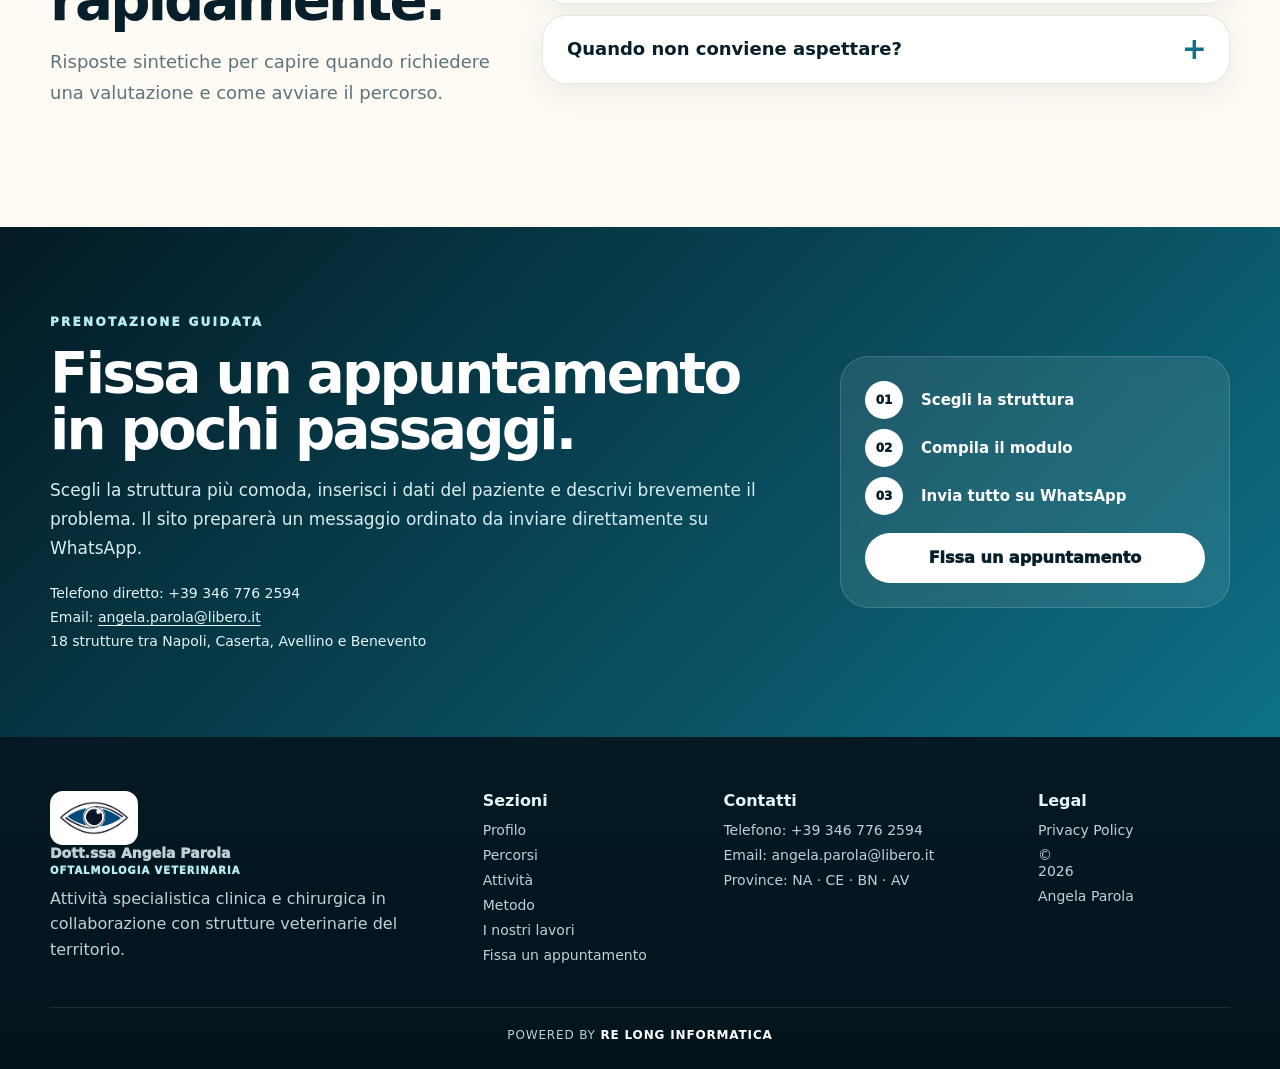
==== commit 9f207000: "Add files via upload" ====
--- a/index.html
+++ b/index.html
@@ -7,34 +7,34 @@
 <title>Oftalmologia Veterinaria in Campania | Dott.ssa Angela Parola</title>
 <meta content="#071f2b" name="theme-color"/>
 <link href="assets/style.css" rel="stylesheet"/>
-<meta content="Oftalmologia veterinaria clinica e chirurgica con attività presso strutture nelle province di Napoli, Caserta, Benevento e Avellino. Fissa un appuntamento con la Dott.ssa Angela Parola." name="description"/><meta content="index,follow,max-image-preview:large" name="robots"/><meta content="Dott.ssa Angela Parola" name="author"/><link href="https://alessandroiascone.github.io/angela-parola-oftalmologia/" rel="canonical"/><link href="assets/icons/favicon.ico" rel="icon" type="image/x-icon"/><link href="assets/icons/favicon-32.png" rel="icon" sizes="32x32" type="image/png"/><link href="assets/icons/apple-touch-icon.png" rel="apple-touch-icon" sizes="180x180"/><link href="manifest.webmanifest" rel="manifest"/><meta content="it_IT" property="og:locale"/><meta content="website" property="og:type"/><meta content="Oftalmologia Veterinaria in Campania | Dott.ssa Angela Parola" property="og:title"/><meta content="Oftalmologia veterinaria clinica e chirurgica con attività presso strutture nelle province di Napoli, Caserta, Benevento e Avellino. Fissa un appuntamento con la Dott.ssa Angela Parola." property="og:description"/><meta content="https://alessandroiascone.github.io/angela-parola-oftalmologia/" property="og:url"/><meta content="https://alessandroiascone.github.io/angela-parola-oftalmologia/assets/og/og-home.jpg" property="og:image"/><meta content="1200" property="og:image:width"/><meta content="630" property="og:image:height"/><meta content="Dott.ssa Angela Parola - Oftalmologia Veterinaria" property="og:image:alt"/><meta content="summary_large_image" name="twitter:card"/><meta content="Oftalmologia Veterinaria in Campania | Dott.ssa Angela Parola" name="twitter:title"/><meta content="Oftalmologia veterinaria clinica e chirurgica con attività presso strutture nelle province di Napoli, Caserta, Benevento e Avellino. Fissa un appuntamento con la Dott.ssa Angela Parola." name="twitter:description"/><meta content="https://alessandroiascone.github.io/angela-parola-oftalmologia/assets/og/og-home.jpg" name="twitter:image"/><script type="application/ld+json">{
+<meta content="Oftalmologia veterinaria clinica e chirurgica con attività presso strutture nelle province di Napoli, Caserta, Benevento e Avellino. Fissa un appuntamento con la Dott.ssa Angela Parola." name="description"/><meta content="index,follow,max-image-preview:large" name="robots"/><meta content="Dott.ssa Angela Parola" name="author"/><link href="https://dottangelaparola.com/" rel="canonical"/><link href="assets/icons/favicon.ico" rel="icon" type="image/x-icon"/><link href="assets/icons/favicon-32.png" rel="icon" sizes="32x32" type="image/png"/><link href="assets/icons/apple-touch-icon.png" rel="apple-touch-icon" sizes="180x180"/><link href="manifest.webmanifest" rel="manifest"/><meta content="it_IT" property="og:locale"/><meta content="website" property="og:type"/><meta content="Oftalmologia Veterinaria in Campania | Dott.ssa Angela Parola" property="og:title"/><meta content="Oftalmologia veterinaria clinica e chirurgica con attività presso strutture nelle province di Napoli, Caserta, Benevento e Avellino. Fissa un appuntamento con la Dott.ssa Angela Parola." property="og:description"/><meta content="https://dottangelaparola.com/" property="og:url"/><meta content="https://dottangelaparola.com/assets/og/og-home.jpg" property="og:image"/><meta content="1200" property="og:image:width"/><meta content="630" property="og:image:height"/><meta content="Dott.ssa Angela Parola - Oftalmologia Veterinaria" property="og:image:alt"/><meta content="summary_large_image" name="twitter:card"/><meta content="Oftalmologia Veterinaria in Campania | Dott.ssa Angela Parola" name="twitter:title"/><meta content="Oftalmologia veterinaria clinica e chirurgica con attività presso strutture nelle province di Napoli, Caserta, Benevento e Avellino. Fissa un appuntamento con la Dott.ssa Angela Parola." name="twitter:description"/><meta content="https://dottangelaparola.com/assets/og/og-home.jpg" name="twitter:image"/><script type="application/ld+json">{
   "@context": "https://schema.org",
   "@graph": [
     {
       "@type": "WebSite",
-      "@id": "https://alessandroiascone.github.io/angela-parola-oftalmologia/#website",
-      "url": "https://alessandroiascone.github.io/angela-parola-oftalmologia/",
+      "@id": "https://dottangelaparola.com/#website",
+      "url": "https://dottangelaparola.com/",
       "name": "Dott.ssa Angela Parola | Oftalmologia Veterinaria",
       "inLanguage": "it-IT"
     },
     {
       "@type": "Person",
-      "@id": "https://alessandroiascone.github.io/angela-parola-oftalmologia/#angela-parola",
+      "@id": "https://dottangelaparola.com/#angela-parola",
       "name": "Angela Parola",
       "honorificPrefix": "Dott.ssa",
-      "url": "https://alessandroiascone.github.io/angela-parola-oftalmologia/",
+      "url": "https://dottangelaparola.com/",
       "email": "mailto:angela.parola@libero.it",
       "telephone": "+39 346 776 2594",
-      "image": "https://alessandroiascone.github.io/angela-parola-oftalmologia/assets/profilo/dottoressa-angela-parola-ritratto.webp",
+      "image": "https://dottangelaparola.com/assets/profilo/dottoressa-angela-parola-ritratto.webp",
       "description": "Professionista dedicata all’oftalmologia veterinaria clinica e chirurgica con attività presso strutture veterinarie in Campania."
     },
     {
       "@type": "Service",
-      "@id": "https://alessandroiascone.github.io/angela-parola-oftalmologia/#oftalmologia-veterinaria",
+      "@id": "https://dottangelaparola.com/#oftalmologia-veterinaria",
       "name": "Oftalmologia veterinaria clinica e chirurgica",
       "serviceType": "Oftalmologia veterinaria",
       "provider": {
-        "@id": "https://alessandroiascone.github.io/angela-parola-oftalmologia/#angela-parola"
+        "@id": "https://dottangelaparola.com/#angela-parola"
       },
       "areaServed": [
         {
@@ -54,10 +54,10 @@
           "name": "Avellino"
         }
       ],
-      "url": "https://alessandroiascone.github.io/angela-parola-oftalmologia/",
+      "url": "https://dottangelaparola.com/",
       "availableChannel": {
         "@type": "ServiceChannel",
-        "serviceUrl": "https://alessandroiascone.github.io/angela-parola-oftalmologia/appuntamento.html"
+        "serviceUrl": "https://dottangelaparola.com/appuntamento.html"
       }
     }
   ]
--- a/assets/style.css
+++ b/assets/style.css
@@ -8,2020 +8,1014 @@
   --paper:#fffdf8;
   --cream:#f7f1e7;
   --muted:#61757c;
-  --line:rgba(7,31,43,.12);
-  --line-strong:rgba(7,31,43,.20);
-  --white:rgba(255,255,255,.86);
-  --shadow:0 26px 80px rgba(7,31,43,.16);
-  --shadow-soft:0 16px 44px rgba(7,31,43,.10);
-  --radius:30px;
-  --container:min(1180px, calc(100% - 40px));
-}
+  --muted-2:#48636b;
+  --line:rgba(7,31,43,.11);
+  --line-strong:rgba(7,31,43,.18);
+  --glass:rgba(255,255,255,.84);
+  --shadow-lg:0 28px 78px rgba(7,31,43,.14);
+  --shadow-md:0 18px 46px rgba(7,31,43,.09);
+  --shadow-sm:0 10px 28px rgba(7,31,43,.065);
+  --radius-xl:34px;
+  --radius-lg:28px;
+  --radius-md:22px;
+  --container:min(1180px,calc(100% - 40px));
+  --header-h:84px;
+}
+
 *{box-sizing:border-box}
-html{scroll-behavior:smooth}
+html{
+  scroll-behavior:smooth;
+  scroll-padding-top:calc(var(--header-h) + 14px);
+  overflow-x:hidden;
+  -webkit-text-size-adjust:100%;
+}
 body{
   margin:0;
-  font-family:Inter, ui-sans-serif, system-ui, -apple-system, BlinkMacSystemFont, "Segoe UI", sans-serif;
+  min-width:0;
+  max-width:100%;
+  overflow-x:hidden;
+  font-family:Inter,ui-sans-serif,system-ui,-apple-system,BlinkMacSystemFont,"Segoe UI",sans-serif;
   color:var(--ink);
   background:
-    radial-gradient(circle at 10% 0%, rgba(50,168,191,.18), transparent 26%),
-    radial-gradient(circle at 90% 8%, rgba(183,237,242,.36), transparent 24%),
-    linear-gradient(180deg,#fffaf2 0%,#f7fcfc 44%,#fffaf2 100%);
-  overflow-x:hidden;
+    radial-gradient(circle at 8% 0%,rgba(50,168,191,.16),transparent 25%),
+    radial-gradient(circle at 92% 8%,rgba(183,237,242,.30),transparent 23%),
+    linear-gradient(180deg,#fffaf2 0%,#f8fdfd 45%,#fffaf2 100%);
+  text-rendering:optimizeLegibility;
+  -webkit-font-smoothing:antialiased;
 }
 body::before{
   content:"";
   position:fixed;
   inset:0;
+  z-index:-2;
   pointer-events:none;
-  background-image:linear-gradient(rgba(7,31,43,.035) 1px, transparent 1px),linear-gradient(90deg, rgba(7,31,43,.035) 1px, transparent 1px);
+  background-image:
+    linear-gradient(rgba(7,31,43,.028) 1px,transparent 1px),
+    linear-gradient(90deg,rgba(7,31,43,.028) 1px,transparent 1px);
   background-size:42px 42px;
-  mask-image:linear-gradient(180deg,rgba(0,0,0,.38),transparent 58%);
-  z-index:-2;
-}
+  mask-image:linear-gradient(180deg,rgba(0,0,0,.34),transparent 58%);
+}
+
+::selection{background:rgba(50,168,191,.26);color:var(--ink)}
+:where(a,button,input,select,textarea,summary):focus-visible{
+  outline:3px solid rgba(50,168,191,.48);
+  outline-offset:3px;
+}
+
 a{color:inherit;text-decoration:none}
-img{max-width:100%;display:block}
+img{display:block;max-width:100%;height:auto}
+button,input,select,textarea{font:inherit}
+button{color:inherit}
+main,section,.container{min-width:0;max-width:100%}
+
 h1,h2,h3,p{margin-top:0}
-h1{font-size:clamp(46px,6.7vw,92px);line-height:.9;letter-spacing:-.065em;margin-bottom:26px}
-h2{font-size:clamp(32px,4.6vw,60px);line-height:.98;letter-spacing:-.052em;margin-bottom:18px}
-h3{font-size:22px;line-height:1.12;letter-spacing:-.025em;margin-bottom:10px}
-p{line-height:1.7}.container{width:var(--container);margin-inline:auto}.section-pad{padding:108px 0}.soft{background:rgba(255,255,255,.48);border-block:1px solid rgba(7,31,43,.07)}.center{text-align:center;max-width:820px;margin:0 auto 52px}.skip-link{position:absolute;left:16px;top:-80px;background:#fff;color:var(--ink);padding:12px 16px;border-radius:999px;z-index:70}.skip-link:focus{top:16px}.eyebrow{font-size:12px;text-transform:uppercase;letter-spacing:.18em;color:var(--teal);font-weight:950;margin:0 0 18px}.eyebrow.light{color:var(--aqua)}.lead{font-size:20px;line-height:1.72;color:#48636b;max-width:760px}.section-heading p,.section-intro p{color:#5d747a;line-height:1.72;font-size:18px}.site-header{position:sticky;top:0;z-index:60;background:rgba(255,253,248,.76);backdrop-filter:blur(20px);border-bottom:1px solid rgba(7,31,43,.08)}.nav{height:84px;display:flex;align-items:center;justify-content:space-between;gap:22px}.brand{display:flex;align-items:center;gap:14px;min-width:280px}.brand-mark{width:70px;height:50px;border-radius:18px;background:linear-gradient(180deg,#fff,rgba(255,255,255,.72));display:grid;place-items:center;box-shadow:0 14px 35px rgba(7,31,43,.10);overflow:hidden;border:1px solid rgba(7,31,43,.08)}.brand-mark img{width:100px;max-width:none}.brand-copy{line-height:1.05}.brand-copy strong{display:block;font-size:15px;letter-spacing:.005em}.brand-copy small{display:block;color:var(--teal);font-weight:850;margin-top:5px;text-transform:uppercase;font-size:10.5px;letter-spacing:.12em}.nav-menu{display:flex;align-items:center;gap:6px}.nav-menu a{font-weight:800;color:#25464f;padding:12px 13px;border-radius:999px;transition:.22s ease}.nav-menu a:hover{background:rgba(14,113,135,.09);color:var(--teal);transform:translateY(-1px)}.nav-menu .nav-cta{background:linear-gradient(135deg,var(--ink),var(--teal));color:#fff;padding-inline:18px;box-shadow:0 12px 28px rgba(7,31,43,.17)}.nav-menu .nav-cta:hover{background:linear-gradient(135deg,var(--teal),var(--teal-2));color:#fff}.nav-toggle{display:none;border:0;background:transparent;align-items:center;gap:5px;color:var(--ink);font-weight:850}.nav-toggle span{display:block;width:24px;height:2px;background:var(--ink);border-radius:20px}.nav-toggle em{font-style:normal;margin-left:6px}.hero{position:relative;min-height:calc(100vh - 84px);display:flex;align-items:center;overflow:hidden}.hero::before{content:"";position:absolute;inset:0;background:radial-gradient(circle at 76% 22%,rgba(50,168,191,.20),transparent 27%),linear-gradient(135deg,rgba(7,31,43,.03),rgba(255,255,255,.1));z-index:-1}.hero::after{content:"";position:absolute;width:840px;height:840px;border:1px solid rgba(14,113,135,.14);border-radius:50%;right:-330px;top:20px;box-shadow:inset 0 0 0 105px rgba(255,255,255,.16);z-index:-1}.hero-grid{display:grid;grid-template-columns:1.06fr .94fr;gap:76px;align-items:center}.hero-actions{display:flex;gap:14px;flex-wrap:wrap;margin-top:34px}.btn{display:inline-flex;align-items:center;justify-content:center;gap:10px;border-radius:999px;min-height:52px;padding:0 22px;font-weight:950;transition:.22s ease;border:1px solid rgba(7,31,43,.14);cursor:pointer}.btn.primary{background:linear-gradient(135deg,var(--ink),var(--teal));color:#fff;box-shadow:0 16px 38px rgba(7,31,43,.20)}.btn.primary:hover{transform:translateY(-2px);box-shadow:0 22px 48px rgba(7,31,43,.27)}.btn.ghost{background:rgba(255,255,255,.60);color:var(--ink);backdrop-filter:blur(12px)}.btn.ghost:hover{background:#fff;transform:translateY(-2px)}.btn.soft-btn{background:rgba(236,251,251,.82);border-color:rgba(50,168,191,.28);color:var(--teal)}.btn.inverted{background:#fff;color:var(--ink);box-shadow:none}.hero-strip{display:flex;flex-wrap:wrap;gap:10px;margin-top:28px}.hero-strip span{display:inline-flex;align-items:center;gap:8px;background:rgba(255,255,255,.76);border:1px solid var(--line);border-radius:999px;padding:10px 14px;color:#28454d;font-weight:850;box-shadow:0 10px 26px rgba(7,31,43,.06)}.hero-strip span::before{content:"";width:8px;height:8px;border-radius:999px;background:linear-gradient(135deg,var(--teal),var(--teal-2));box-shadow:0 0 0 5px rgba(50,168,191,.14)}.trust-row{display:grid;grid-template-columns:repeat(3,1fr);gap:12px;margin-top:40px;max-width:690px}.trust-row div{background:rgba(255,255,255,.76);border:1px solid var(--line);border-radius:24px;padding:18px;box-shadow:0 14px 35px rgba(7,31,43,.06)}.trust-row strong{display:block;font-size:20px;letter-spacing:-.02em}.trust-row span{display:block;color:var(--muted);font-size:13px;margin-top:4px}.hero-visual{position:relative;min-height:590px;display:grid;place-items:center}.premium-card{position:relative;width:min(100%,590px);border-radius:44px;background:linear-gradient(180deg,rgba(255,255,255,.92),rgba(255,250,242,.86));padding:34px;box-shadow:var(--shadow);border:1px solid rgba(7,31,43,.11);overflow:hidden}.premium-card::before{content:"";position:absolute;inset:18px;border:1px solid rgba(14,113,135,.13);border-radius:34px;pointer-events:none}.premium-card::after{content:"";position:absolute;right:-110px;top:-110px;width:280px;height:280px;border-radius:50%;background:radial-gradient(circle,rgba(50,168,191,.18),transparent 70%)}.logo-stage{position:relative;z-index:1;background:#fff;border:1px solid rgba(7,31,43,.08);border-radius:32px;padding:46px 28px;display:grid;place-items:center;box-shadow:inset 0 1px 0 rgba(255,255,255,.9),0 18px 45px rgba(7,31,43,.08)}.logo-stage img{width:min(420px,100%);filter:drop-shadow(0 18px 25px rgba(7,31,43,.11))}.premium-card-caption{position:relative;z-index:1;margin-top:20px;display:grid;grid-template-columns:1fr auto;gap:16px;align-items:end;padding-top:20px;border-top:1px solid rgba(7,31,43,.12)}.premium-card-caption span{display:block;color:var(--teal);text-transform:uppercase;letter-spacing:.18em;font-size:12px;font-weight:950}.premium-card-caption strong{display:block;font-size:28px;margin-top:8px;letter-spacing:-.035em}.status-pill{display:inline-flex;align-items:center;gap:8px;border-radius:999px;background:var(--mint);color:var(--teal);font-weight:950;padding:10px 13px}.status-pill::before{content:"";width:9px;height:9px;border-radius:999px;background:var(--teal)}.floating-card{position:absolute;background:rgba(255,255,255,.88);backdrop-filter:blur(14px);border:1px solid rgba(7,31,43,.10);box-shadow:var(--shadow-soft);border-radius:24px;padding:16px 18px;min-width:210px}.floating-card strong{display:block;font-size:18px}.floating-card span{display:block;color:var(--muted);font-size:13px;margin-top:4px}.fc-1{left:0;top:76px}.fc-2{right:0;bottom:76px}.floating-orb{position:absolute;border-radius:50%;background:linear-gradient(135deg,var(--aqua),var(--teal));opacity:.68}.orb-a{width:58px;height:58px;right:38px;top:36px}.orb-b{width:24px;height:24px;left:90px;bottom:38px;background:var(--teal)}.split{display:grid;grid-template-columns:.82fr 1.18fr;gap:70px;align-items:start}.split.reverse{grid-template-columns:1.1fr .9fr}.content-card{background:rgba(255,255,255,.82);border:1px solid var(--line);border-radius:var(--radius);box-shadow:var(--shadow-soft);padding:42px}.content-card p{font-size:18px;line-height:1.78;color:#435d64}.quote-panel{margin-top:26px;background:linear-gradient(135deg,var(--ink),var(--teal));color:#fff;padding:28px;border-radius:26px}.quote-panel span{display:block;text-transform:uppercase;letter-spacing:.18em;color:var(--aqua);font-size:12px;font-weight:950}.quote-panel strong{display:block;font-size:24px;line-height:1.22;margin-top:8px}.audience-grid{display:grid;grid-template-columns:1fr 1fr;gap:24px}.audience-card{position:relative;overflow:hidden;background:rgba(255,255,255,.82);border:1px solid var(--line);border-radius:32px;padding:34px;box-shadow:var(--shadow-soft);min-height:330px}.audience-card::before{content:"";position:absolute;right:-80px;top:-80px;width:210px;height:210px;border-radius:50%;background:rgba(50,168,191,.13)}.audience-card .icon{display:grid;place-items:center;width:58px;height:58px;border-radius:20px;background:var(--mint);color:var(--teal);font-size:26px;margin-bottom:24px}.audience-card p{color:var(--muted);font-size:17px}.audience-card ul{padding:0;margin:22px 0 0;list-style:none;display:grid;gap:12px}.audience-card li{display:flex;gap:10px;align-items:flex-start;color:#304a52;font-weight:750}.audience-card li::before{content:"✓";display:grid;place-items:center;flex:0 0 22px;width:22px;height:22px;border-radius:50%;background:var(--teal);color:#fff;font-size:13px}.service-grid{display:grid;grid-template-columns:repeat(12,1fr);gap:20px}.service-card{position:relative;min-height:282px;background:rgba(255,255,255,.84);border:1px solid var(--line);border-radius:30px;padding:30px;box-shadow:0 18px 45px rgba(7,31,43,.07);overflow:hidden;transition:.25s ease}.service-card:nth-child(1),.service-card:nth-child(6){grid-column:span 5}.service-card:nth-child(2),.service-card:nth-child(3),.service-card:nth-child(4),.service-card:nth-child(5){grid-column:span 3}.service-card::after{content:"";position:absolute;right:-46px;top:-46px;width:150px;height:150px;border-radius:50%;background:rgba(50,168,191,.12);transition:.25s ease}.service-card:hover{transform:translateY(-6px);box-shadow:var(--shadow)}.service-card:hover::after{transform:scale(1.25)}.service-card span{display:inline-flex;width:46px;height:46px;align-items:center;justify-content:center;background:#edf7f8;color:var(--teal);border-radius:17px;font-weight:950;margin-bottom:24px}.service-card p{color:var(--muted);line-height:1.66}.dark-band{background:radial-gradient(circle at 18% 20%,rgba(50,168,191,.20),transparent 28%),linear-gradient(135deg,#061f2b,#0d4051 58%,#0e7187);color:#fff}.dark-band p{color:#d7edf0}.process-shell{display:grid;grid-template-columns:.72fr 1.28fr;gap:44px;align-items:start}.process-intro{position:sticky;top:110px}.process-grid{display:grid;grid-template-columns:1fr 1fr;gap:18px}.process-step{position:relative;background:rgba(255,255,255,.10);border:1px solid rgba(255,255,255,.16);border-radius:28px;padding:28px;min-height:260px;overflow:hidden}.process-step::after{content:"";position:absolute;right:-40px;bottom:-40px;width:120px;height:120px;border-radius:50%;background:rgba(255,255,255,.08)}.process-step b{display:grid;place-items:center;width:46px;height:46px;border-radius:50%;background:#fff;color:var(--ink);margin-bottom:28px}.process-step p{color:#d6edf1;line-height:1.65}.two-col{display:grid;grid-template-columns:1fr 1fr;gap:70px;align-items:center}.symptoms-section{background:linear-gradient(180deg,rgba(255,255,255,.45),rgba(183,237,242,.10))}.symptoms-list{display:grid;grid-template-columns:1fr;gap:14px}.symptoms-list div{display:flex;align-items:center;gap:14px;background:rgba(255,255,255,.86);border:1px solid var(--line);border-radius:21px;padding:18px 20px;box-shadow:0 14px 30px rgba(7,31,43,.06);font-weight:850;color:#24424a}.symptoms-list span{width:14px;height:14px;border-radius:50%;background:linear-gradient(135deg,var(--teal),var(--aqua));box-shadow:0 0 0 7px rgba(50,168,191,.14)}.territory-wrap{display:grid;grid-template-columns:1.05fr .95fr;gap:34px;align-items:stretch}.territory-grid{display:grid;grid-template-columns:repeat(2,1fr);gap:18px}.territory-card{min-height:176px;padding:28px;border-radius:28px;background:linear-gradient(180deg,#fff,#f8ffff);border:1px solid var(--line);box-shadow:var(--shadow-soft);position:relative;overflow:hidden}.territory-card::before{content:"";position:absolute;right:-45px;bottom:-45px;width:130px;height:130px;border-radius:50%;background:rgba(14,113,135,.10)}.territory-card strong{display:block;font-size:30px;letter-spacing:-.035em;margin-bottom:12px}.territory-card span{color:var(--muted);line-height:1.55}.map-card{position:relative;overflow:hidden;border-radius:32px;padding:34px;background:linear-gradient(135deg,var(--ink),var(--teal));color:#fff;box-shadow:var(--shadow)}.map-card::before{content:"";position:absolute;inset:24px;border:1px dashed rgba(255,255,255,.22);border-radius:24px}.map-card h3,.map-card p,.map-points{position:relative;z-index:1}.map-card p{color:#d7edf0}.map-points{display:flex;flex-wrap:wrap;gap:10px;margin-top:24px}.map-points span{border-radius:999px;background:rgba(255,255,255,.12);border:1px solid rgba(255,255,255,.15);padding:10px 13px;font-weight:900}.education{background:linear-gradient(180deg,rgba(255,255,255,.26),rgba(255,255,255,.68))}.timeline{position:relative;padding-left:28px}.timeline::before{content:"";position:absolute;left:7px;top:8px;bottom:8px;width:2px;background:linear-gradient(var(--teal),var(--aqua))}.timeline-item{position:relative;background:rgba(255,255,255,.86);border:1px solid var(--line);border-radius:24px;padding:24px;margin-bottom:16px;box-shadow:0 14px 35px rgba(7,31,43,.06)}.timeline-item::before{content:"";position:absolute;left:-28px;top:28px;width:14px;height:14px;border-radius:50%;background:var(--teal);box-shadow:0 0 0 8px rgba(50,168,191,.14)}.timeline-item span{display:inline-flex;color:var(--teal);font-weight:950;margin-bottom:8px;text-transform:uppercase;letter-spacing:.12em;font-size:12px}.timeline-item strong{display:block;font-size:20px;margin-bottom:8px}.timeline-item p{line-height:1.6;color:var(--muted);margin-bottom:0}.works-preview{background:radial-gradient(circle at 10% 20%,rgba(50,168,191,.18),transparent 28%),linear-gradient(180deg,#ffffff,#f1fbfc)}.works-panel{display:grid;grid-template-columns:1.05fr .95fr;gap:46px;align-items:center;background:rgba(255,255,255,.82);border:1px solid var(--line);border-radius:40px;padding:50px;box-shadow:var(--shadow);overflow:hidden;position:relative}.works-panel::before{content:"";position:absolute;right:-120px;top:-120px;width:320px;height:320px;border-radius:50%;background:rgba(14,113,135,.10)}.works-copy,.works-preview-grid{position:relative;z-index:1}.works-copy p{color:var(--muted);font-size:18px;line-height:1.72}.works-actions{display:flex;flex-wrap:wrap;gap:14px;margin-top:26px}.works-preview-grid{display:grid;grid-template-columns:1fr;gap:16px}.works-preview-grid article{display:grid;grid-template-columns:58px 1fr;grid-template-areas:"num title" "num text";gap:4px 18px;background:linear-gradient(135deg,#061f2b,#0e7187);color:#fff;border-radius:26px;padding:24px;border:1px solid rgba(255,255,255,.14);box-shadow:0 18px 45px rgba(7,31,43,.12)}.works-preview-grid span{grid-area:num;display:grid;place-items:center;width:54px;height:54px;border-radius:18px;background:rgba(255,255,255,.14);font-weight:950;color:#dffbff}.works-preview-grid strong{grid-area:title;font-size:22px}.works-preview-grid small{grid-area:text;color:#cde8ec;font-weight:750}.faq-grid{display:grid;grid-template-columns:.78fr 1.22fr;gap:44px;align-items:start}.faq-list{display:grid;gap:14px}.faq-list details{background:rgba(255,255,255,.86);border:1px solid var(--line);border-radius:22px;box-shadow:0 12px 32px rgba(7,31,43,.06);overflow:hidden}.faq-list summary{cursor:pointer;padding:20px 22px;font-weight:950;list-style:none;display:flex;justify-content:space-between;gap:18px}.faq-list summary::-webkit-details-marker{display:none}.faq-list summary::after{content:"+";font-size:24px;color:var(--teal);line-height:1}.faq-list details[open] summary::after{content:"–"}.faq-list details p{margin:0;padding:0 22px 22px;color:var(--muted)}.cta-section{padding:96px 0;background:linear-gradient(135deg,#061f2b,#0e7187);color:#fff}.cta-card{display:grid;grid-template-columns:1fr 430px;gap:50px;align-items:center;background:rgba(255,255,255,.09);border:1px solid rgba(255,255,255,.16);border-radius:40px;padding:54px;box-shadow:0 30px 80px rgba(0,0,0,.18)}.cta-card p{color:#d8eef1;line-height:1.72;font-size:18px}.contact-points{display:grid;gap:12px;margin-top:26px}.contact-points span{display:flex;gap:10px;align-items:center;color:#e8fbfe;font-weight:850}.contact-points span::before{content:"";width:8px;height:8px;border-radius:50%;background:var(--aqua)}.contact-form{background:#fff;color:var(--ink);border-radius:30px;padding:25px;display:grid;gap:14px;box-shadow:0 22px 60px rgba(0,0,0,.20)}.contact-form label{font-weight:850;color:#24424a}.contact-form input,.contact-form textarea{width:100%;margin-top:8px;border:1px solid rgba(7,31,43,.14);background:#f8fbfb;border-radius:17px;padding:14px 14px;font:inherit;outline:none;color:var(--ink)}.contact-form input:focus,.contact-form textarea:focus{border-color:var(--teal);box-shadow:0 0 0 4px rgba(50,168,191,.14)}.contact-form small{color:var(--muted);line-height:1.5}.direct-phone{display:block;text-align:center;font-weight:950;color:var(--teal);padding:8px 0}.site-footer{background:#041923;color:#e5f5f7;padding:58px 0}.footer-grid{display:grid;grid-template-columns:1.4fr .7fr .9fr .7fr;gap:38px}.footer-brand{display:flex;align-items:center;gap:14px;font-weight:950;margin-bottom:18px}.footer-brand img{width:94px;height:58px;object-fit:contain;border-radius:14px;background:#fff;padding:6px}.footer-brand small{color:var(--aqua);text-transform:uppercase;font-size:11px;letter-spacing:.12em}.site-footer p{color:#bdd2d6;line-height:1.65}.site-footer strong{display:block;margin-bottom:14px}.site-footer a,.site-footer span{display:block;color:#bdd2d6;margin-bottom:10px}.site-footer a:hover{color:#fff}.toast{position:fixed;right:20px;bottom:20px;z-index:80;width:min(420px,calc(100% - 40px));padding:18px 20px;border-radius:18px;background:#fff;color:var(--ink);box-shadow:var(--shadow);border:1px solid var(--line);transform:translateY(30px);opacity:0;pointer-events:none;transition:.25s ease}.toast.show{transform:translateY(0);opacity:1}.floating-whatsapp{position:fixed;right:20px;bottom:20px;z-index:55;display:inline-flex;align-items:center;gap:10px;min-height:52px;padding:0 18px;border-radius:999px;background:#25d366;color:#06351a;font-weight:950;box-shadow:0 18px 44px rgba(7,31,43,.22);border:1px solid rgba(255,255,255,.45)}.floating-whatsapp:hover{transform:translateY(-2px)}.reveal{opacity:0;transform:translateY(24px);transition:opacity .72s ease,transform .72s ease}.reveal.is-visible{opacity:1;transform:translateY(0)}.delay-1{transition-delay:.1s}.delay-2{transition-delay:.2s}.delay-3{transition-delay:.3s}.gallery-hero{padding:118px 0 72px;background:radial-gradient(circle at 20% 20%,rgba(50,168,191,.20),transparent 28%),linear-gradient(135deg,#f7ffff,#ffffff)}.gallery-hero .container{display:grid;grid-template-columns:1fr 380px;gap:50px;align-items:center}.gallery-note{background:#fff;border:1px solid var(--line);border-radius:30px;padding:28px;box-shadow:var(--shadow-soft)}.gallery-note strong{display:block;font-size:20px;margin-bottom:10px}.gallery-note p{color:var(--muted);line-height:1.66;margin:0}.gallery-kpis{display:grid;grid-template-columns:repeat(3,1fr);gap:12px;margin-top:28px}.gallery-kpis div{background:rgba(255,255,255,.78);border:1px solid var(--line);border-radius:20px;padding:16px}.gallery-kpis strong{display:block;font-size:22px}.gallery-kpis span{display:block;color:var(--muted);font-size:13px}.gallery-section{background:#fbffff}.gallery-toolbar{display:flex;gap:10px;flex-wrap:wrap;margin-bottom:28px}.filter-btn{border:1px solid var(--line);background:#fff;border-radius:999px;padding:12px 16px;font-weight:900;color:#24424a;cursor:pointer;transition:.2s ease}.filter-btn.active,.filter-btn:hover{background:var(--ink);color:#fff}.gallery-grid{display:grid;grid-template-columns:repeat(3,1fr);gap:22px}.case-card{background:#fff;border:1px solid var(--line);border-radius:30px;overflow:hidden;box-shadow:var(--shadow-soft);transition:.25s ease}.case-card:hover{transform:translateY(-5px);box-shadow:var(--shadow)}.case-media{height:255px;background:linear-gradient(135deg,rgba(7,31,43,.10),rgba(50,168,191,.22));display:grid;place-items:center;text-align:center;padding:20px;color:#0e7187;font-weight:950}.case-media small{display:block;margin-top:6px;color:#5d747a;font-weight:750}.case-media img{width:100%;height:100%;object-fit:cover;display:block}.case-body{padding:22px}.case-body span{display:inline-flex;margin-bottom:10px;color:var(--teal);font-weight:950;text-transform:uppercase;letter-spacing:.1em;font-size:11px}.case-body h3{font-size:21px;margin-bottom:8px}.case-body p{color:var(--muted);line-height:1.6;margin:0}.upload-guide{margin-top:42px;display:grid;grid-template-columns:1fr 1fr;gap:22px}.guide-card{background:rgba(255,255,255,.86);border:1px solid var(--line);border-radius:28px;padding:28px;box-shadow:var(--shadow-soft)}.guide-card h3{margin-bottom:14px}.guide-card ul{padding-left:18px;margin:0;color:var(--muted);line-height:1.7}.gallery-cta{margin-top:38px;text-align:center;background:linear-gradient(135deg,#061f2b,#0e7187);color:#fff;border-radius:34px;padding:40px}.gallery-cta p{color:#d8eef1;margin:10px auto 24px;max-width:700px}@media (max-width:1080px){.service-card:nth-child(n){grid-column:span 6}.nav-menu a{padding-inline:10px}.brand{min-width:auto}}@media (max-width:980px){.nav{height:76px}.nav-toggle{display:flex}.nav-toggle{flex-direction:row}.nav-menu{position:fixed;left:20px;right:20px;top:88px;display:grid;background:#fff;border:1px solid var(--line);box-shadow:var(--shadow);border-radius:24px;padding:14px;transform:translateY(-12px);opacity:0;pointer-events:none;transition:.22s ease}.nav-menu.open{transform:translateY(0);opacity:1;pointer-events:auto}.hero-grid,.split,.split.reverse,.two-col,.cta-card,.process-shell,.territory-wrap,.faq-grid,.works-panel,.gallery-hero .container{grid-template-columns:1fr;gap:42px}.hero{min-height:auto}.hero-visual{min-height:460px}.process-intro{position:static}.trust-row,.audience-grid,.process-grid,.territory-grid,.footer-grid,.gallery-grid,.upload-guide{grid-template-columns:1fr 1fr}.cta-card{padding:34px}.section-pad{padding:78px 0}.floating-card{display:none}.gallery-kpis{grid-template-columns:1fr 1fr 1fr}}@media (max-width:680px){:root{--container:min(100% - 28px,1180px);--radius:22px}.brand-mark{width:56px;height:42px;border-radius:15px}.brand-mark img{width:82px}.brand-copy strong{font-size:13px}.brand-copy small{font-size:9.8px}.hero-copy h1{font-size:44px}.lead{font-size:17px}.hero-actions .btn,.works-actions .btn{width:100%}.trust-row,.audience-grid,.service-grid,.process-grid,.territory-grid,.footer-grid,.gallery-grid,.upload-guide,.gallery-kpis{grid-template-columns:1fr}.service-card:nth-child(n){grid-column:span 1}.premium-card{padding:22px;border-radius:30px}.logo-stage{padding:34px 18px;border-radius:24px}.premium-card-caption{grid-template-columns:1fr}.premium-card-caption strong{font-size:22px}.hero-visual{min-height:360px}.content-card,.service-card,.process-step,.audience-card{padding:24px}.cta-card{border-radius:28px;padding:24px}.works-panel{padding:26px;border-radius:28px}.section-pad{padding:66px 0}.nav-toggle em{display:none}.nav-menu{top:78px}.footer-brand img{width:80px;height:52px}.floating-whatsapp{left:14px;right:14px;justify-content:center}.gallery-hero{padding:96px 0 50px}.case-media{height:220px}.hero-strip span{width:100%;justify-content:center}}@media (prefers-reduced-motion:reduce){*,*::before,*::after{animation:none!important;transition:none!important;scroll-behavior:auto!important}.reveal{opacity:1;transform:none}}
-
-
-/* =========================================================
-   Correzioni layout 08/07/2026: logo non tagliato, hero senza sovrapposizioni, email ufficiale
-   ========================================================= */
+h1,h2,h3{color:var(--ink);text-wrap:balance}
+h1{
+  margin-bottom:26px;
+  font-size:clamp(48px,6.6vw,88px);
+  line-height:.92;
+  letter-spacing:-.062em;
+}
+h2{
+  margin-bottom:18px;
+  font-size:clamp(34px,4.4vw,58px);
+  line-height:1;
+  letter-spacing:-.05em;
+}
+h3{
+  margin-bottom:10px;
+  font-size:22px;
+  line-height:1.16;
+  letter-spacing:-.025em;
+}
+p{line-height:1.7}
+
+.container{width:var(--container);margin-inline:auto}
+.section-pad{padding:100px 0}
+.soft{
+  background:rgba(255,255,255,.50);
+  border-block:1px solid rgba(7,31,43,.065);
+}
+.center{text-align:center;max-width:840px;margin:0 auto 48px}
+.eyebrow{
+  margin:0 0 16px;
+  color:var(--teal);
+  font-size:12px;
+  font-weight:950;
+  line-height:1.25;
+  letter-spacing:.19em;
+  text-transform:uppercase;
+}
+.eyebrow.light{color:var(--aqua)}
+.lead{max-width:760px;color:var(--muted-2);font-size:20px;line-height:1.68}
+.section-heading p,.section-intro p{color:#5d747a;font-size:18px;line-height:1.7}
+
+.skip-link{
+  position:absolute;
+  left:16px;
+  top:-90px;
+  z-index:200;
+  padding:12px 16px;
+  border-radius:999px;
+  background:#fff;
+  color:var(--ink);
+  box-shadow:var(--shadow-sm);
+}
+.skip-link:focus{top:16px}
+
+/* Header */
 .site-header{
+  position:sticky;
+  top:0;
   z-index:100;
+  background:rgba(255,253,248,.88);
+  border-bottom:1px solid rgba(7,31,43,.07);
+  box-shadow:0 8px 34px rgba(7,31,43,.045);
+  backdrop-filter:blur(20px);
 }
 .nav{
-  height:88px;
-}
-.brand{
-  min-width:320px;
-}
+  height:var(--header-h);
+  display:flex;
+  align-items:center;
+  justify-content:space-between;
+  gap:20px;
+}
+.brand{display:flex;align-items:center;gap:13px;min-width:290px}
 .brand-mark{
-  width:82px;
-  height:54px;
-  overflow:visible;
+  width:76px;
+  height:52px;
+  flex:0 0 auto;
+  display:grid;
+  place-items:center;
+  overflow:hidden;
+  padding:7px 9px;
+  border:1px solid var(--line);
   border-radius:18px;
-  padding:8px 9px;
-}
-.brand-mark img{
-  width:100%;
-  height:100%;
-  max-width:100%;
-  object-fit:contain;
-}
-.hero.section-pad{
-  padding-top:76px;
-  padding-bottom:96px;
-}
-.hero{
-  min-height:auto;
+  background:linear-gradient(180deg,#fff,rgba(255,255,255,.74));
+  box-shadow:0 10px 28px rgba(7,31,43,.085);
+}
+.brand-mark img{width:100%;height:100%;object-fit:contain}
+.brand-copy{line-height:1.05;white-space:nowrap}
+.brand-copy strong{display:block;font-size:14.5px;letter-spacing:.002em}
+.brand-copy small{
   display:block;
-  overflow:hidden;
-}
-.hero-grid{
+  margin-top:5px;
+  color:var(--teal);
+  font-size:10px;
+  font-weight:900;
+  letter-spacing:.115em;
+  text-transform:uppercase;
+}
+.nav-menu{display:flex;align-items:center;gap:4px}
+.nav-menu a{
+  padding:11px 12px;
+  border-radius:999px;
+  color:#25464f;
+  font-size:14px;
+  font-weight:850;
+  transition:background .2s ease,color .2s ease,transform .2s ease;
+}
+.nav-menu a:hover,.nav-menu a.is-active:not(.nav-cta){background:rgba(14,113,135,.08);color:var(--teal)}
+.nav-menu a:hover{transform:translateY(-1px)}
+.nav-menu .nav-cta{
+  padding-inline:18px;
+  color:#fff;
+  background:linear-gradient(135deg,var(--ink),var(--teal));
+  box-shadow:0 12px 28px rgba(7,31,43,.16);
+}
+.nav-menu .nav-cta:hover{color:#fff;background:linear-gradient(135deg,var(--teal),var(--teal-2))}
+.nav-toggle{
+  display:none;
   align-items:center;
-}
-.hero-copy{
+  gap:5px;
+  border:0;
+  background:transparent;
+  font-weight:850;
+  cursor:pointer;
+}
+.nav-toggle span{display:block;width:23px;height:2px;border-radius:99px;background:var(--ink)}
+.nav-toggle em{margin-left:6px;font-style:normal}
+
+/* Buttons and common cards */
+.btn,.network-summary>a{
+  min-height:50px;
+  display:inline-flex;
+  align-items:center;
+  justify-content:center;
+  gap:9px;
+  padding:0 22px;
+  border:1px solid var(--line-strong);
+  border-radius:999px;
+  font-weight:950;
+  cursor:pointer;
+  transition:transform .2s ease,box-shadow .2s ease,background .2s ease,border-color .2s ease;
+  touch-action:manipulation;
+}
+.btn.primary,.network-summary>a{
+  color:#fff;
+  background:linear-gradient(135deg,var(--ink),var(--teal));
+  box-shadow:0 16px 38px rgba(7,31,43,.18);
+}
+.btn.ghost{background:rgba(255,255,255,.70);backdrop-filter:blur(10px)}
+.btn.soft-btn{color:var(--teal);background:rgba(236,251,251,.88);border-color:rgba(50,168,191,.28)}
+.btn.inverted{color:var(--ink);background:#fff;border-color:rgba(255,255,255,.65);box-shadow:none}
+.btn:active,.network-summary>a:active{transform:scale(.985)}
+
+/* Hero */
+.hero{position:relative;overflow:hidden;padding-top:72px;padding-bottom:86px}
+.hero::before{
+  content:"";
+  position:absolute;
+  inset:0;
+  z-index:-1;
+  background:radial-gradient(circle at 76% 20%,rgba(50,168,191,.19),transparent 28%);
+}
+.hero::after{
+  content:"";
+  position:absolute;
+  z-index:-1;
+  width:760px;
+  height:760px;
+  right:-300px;
+  top:14px;
+  border:1px solid rgba(14,113,135,.12);
+  border-radius:50%;
+  box-shadow:inset 0 0 0 92px rgba(255,255,255,.13);
+}
+.hero-grid{display:grid;grid-template-columns:1.05fr .95fr;gap:64px;align-items:center}
+.hero-copy{position:relative;z-index:2}
+.hero-copy h1{max-width:770px}
+.hero-actions{display:flex;gap:12px;flex-wrap:wrap;margin-top:30px}
+.hero-strip{display:flex;flex-wrap:wrap;gap:9px;margin-top:26px}
+.hero-strip span{
+  display:inline-flex;
+  align-items:center;
+  gap:8px;
+  padding:9px 13px;
+  border:1px solid var(--line);
+  border-radius:999px;
+  background:rgba(255,255,255,.76);
+  color:#28454d;
+  font-size:14px;
+  font-weight:850;
+  box-shadow:var(--shadow-sm);
+}
+.hero-strip span::before{
+  content:"";
+  width:8px;
+  height:8px;
+  border-radius:50%;
+  background:linear-gradient(135deg,var(--teal),var(--teal-2));
+  box-shadow:0 0 0 5px rgba(50,168,191,.13);
+}
+.trust-row{display:grid;grid-template-columns:repeat(3,1fr);gap:11px;margin-top:34px;max-width:690px}
+.trust-row div{
+  padding:16px;
+  border:1px solid var(--line);
+  border-radius:22px;
+  background:rgba(255,255,255,.77);
+  box-shadow:var(--shadow-sm);
+}
+.trust-row strong{display:block;font-size:19px;letter-spacing:-.02em}
+.trust-row span{display:block;margin-top:4px;color:var(--muted);font-size:13px}
+.hero-visual{position:relative;min-height:510px;display:grid;place-items:center}
+.premium-card{
   position:relative;
-  z-index:2;
-}
-.hero-copy h1{
-  max-width:780px;
-}
-.hero-visual{
-  min-height:520px;
+  width:min(100%,560px);
+  padding:30px;
+  border:1px solid rgba(7,31,43,.09);
+  border-radius:42px;
+  background:linear-gradient(180deg,rgba(255,255,255,.94),rgba(255,250,242,.88));
+  box-shadow:var(--shadow-lg);
+}
+.premium-card::before{
+  content:"";
+  position:absolute;
+  inset:17px;
+  border:1px solid rgba(14,113,135,.12);
+  border-radius:32px;
+  pointer-events:none;
+}
+.logo-stage{
   position:relative;
   z-index:1;
-}
-.premium-card{
-  width:min(100%,560px);
-  padding:30px;
-  overflow:visible;
-}
-.premium-card::before,
-.premium-card::after{
-  pointer-events:none;
-}
-.logo-stage{
-  padding:42px 32px;
+  min-height:260px;
+  display:grid;
+  place-items:center;
+  padding:38px 28px;
   overflow:hidden;
-}
-.logo-stage img{
-  width:min(390px,100%);
-  height:auto;
-  object-fit:contain;
-}
-.hero-visual .floating-card,
-.hero-visual .floating-orb{
-  display:none;
-}
-.direct-email{
+  border:1px solid rgba(7,31,43,.075);
+  border-radius:30px;
+  background:linear-gradient(180deg,#fff,#fbffff);
+  box-shadow:inset 0 1px 0 #fff,0 18px 44px rgba(7,31,43,.07);
+}
+.logo-stage img{width:min(390px,100%);filter:drop-shadow(0 16px 24px rgba(7,31,43,.10))}
+.premium-card-caption{
+  position:relative;
+  z-index:1;
+  display:grid;
+  grid-template-columns:1fr auto;
+  gap:14px;
+  align-items:end;
+  margin-top:18px;
+  padding-top:18px;
+  border-top:1px solid var(--line);
+}
+.premium-card-caption>div:first-child>span{
   display:block;
-  text-align:center;
-  font-weight:900;
   color:var(--teal);
-  padding:0 0 6px;
-}
-.contact-points a{
-  color:inherit;
-  text-decoration:underline;
-  text-underline-offset:3px;
-}
-@media (max-width:1180px){
-  .nav-menu{gap:3px}
-  .nav-menu a{padding-inline:10px;font-size:14px}
-  .brand{min-width:295px}
-}
-@media (max-width:980px){
-  .profile-photo-main{grid-column:1/-1;grid-row:1;}
-  .profile-photo-clinica{grid-column:1;grid-row:2;}
-  .profile-photo-formazione{grid-column:2;grid-row:2;}
-  .profile-photo-divulgazione{grid-column:1/-1;grid-row:3;}
-  .nav{height:78px}
-  .brand{min-width:0}
-  .brand-mark{width:70px;height:48px;padding:7px}
-  .hero.section-pad{padding-top:56px;padding-bottom:76px}
-  .hero-visual{min-height:auto}
-}
-@media (max-width:680px){
-  .brand-mark{width:58px;height:42px;padding:6px}
-  .brand-copy strong{font-size:12.5px}
-  .brand-copy small{font-size:9px;letter-spacing:.09em}
-  .hero.section-pad{padding-top:42px;padding-bottom:64px}
-  .hero-copy h1{font-size:clamp(40px,12vw,54px);line-height:.94}
-  .premium-card{padding:18px;border-radius:26px}
-  .logo-stage{padding:28px 18px}
-}
-
-/* =========================================================
-   Scroll Snap Experience 08/07/2026
-   Ogni sezione diventa una “pagina” navigabile: rotella, swipe mobile, tastiera.
-   ========================================================= */
-:root{
-  --header-h:88px;
-  --snap-gap:clamp(48px, 7vh, 92px);
-}
-html.snap-enabled{
-  scroll-behavior:smooth;
-  scroll-padding-top:var(--header-h);
-  scroll-snap-type:y mandatory;
-  overscroll-behavior-y:contain;
-}
-body.snap-enabled{
-  overscroll-behavior-y:contain;
-}
-.snap-page{
-  scroll-snap-align:start;
-  scroll-snap-stop:always;
-  scroll-margin-top:var(--header-h);
-  min-height:calc(100svh - var(--header-h));
-  display:flex;
+  font-size:11px;
+  font-weight:950;
+  letter-spacing:.15em;
+  text-transform:uppercase;
+}
+.premium-card-caption strong{display:block;margin-top:7px;font-size:26px;letter-spacing:-.035em}
+.status-pill{
+  display:inline-flex;
   align-items:center;
-  isolation:isolate;
-}
-.snap-page > .container{
-  width:var(--container);
-}
-.snap-page.section-pad{
-  padding-top:var(--snap-gap);
-  padding-bottom:var(--snap-gap);
-}
-.hero.snap-page{
-  min-height:calc(100svh - var(--header-h));
-}
-.hero.snap-page.section-pad{
-  padding-top:clamp(52px, 6vh, 76px);
-  padding-bottom:clamp(52px, 7vh, 96px);
-}
-.gallery-hero.snap-page{
-  min-height:calc(100svh - var(--header-h));
-  display:flex;
-  align-items:center;
-  padding-top:var(--snap-gap);
-  padding-bottom:var(--snap-gap);
-}
-.cta-section.snap-page,
-.site-footer.snap-page{
-  min-height:calc(100svh - var(--header-h));
-  display:flex;
-  align-items:center;
-}
-.site-footer.snap-page{
-  scroll-margin-top:0;
-}
-.snap-page .center{
-  margin-bottom:clamp(28px, 4vh, 48px);
-}
-.snap-page .service-grid,
-.snap-page .process-grid,
-.snap-page .territory-grid,
-.snap-page .gallery-grid{
-  align-content:center;
-}
-.scroll-dots{
-  position:fixed;
-  right:18px;
-  top:50%;
-  transform:translateY(-50%);
-  z-index:90;
-  display:grid;
-  gap:10px;
-  padding:10px 8px;
+  gap:8px;
+  padding:9px 12px;
   border-radius:999px;
-  background:rgba(255,255,255,.58);
-  border:1px solid rgba(7,31,43,.08);
-  backdrop-filter:blur(14px);
-  box-shadow:0 14px 38px rgba(7,31,43,.10);
-}
-.scroll-dots button{
-  width:10px;
-  height:10px;
-  border:0;
-  padding:0;
-  border-radius:999px;
-  background:rgba(7,31,43,.22);
-  cursor:pointer;
-  transition:transform .22s ease, background .22s ease, height .22s ease;
-}
-.scroll-dots button.is-active{
-  height:28px;
-  background:linear-gradient(180deg,var(--teal),var(--teal-2));
-  transform:scale(1.05);
-}
-.scroll-dots button:focus-visible{
-  outline:3px solid rgba(50,168,191,.32);
-  outline-offset:3px;
-}
-@media (max-width:980px){
-  :root{--header-h:78px;--snap-gap:clamp(42px, 6vh, 78px)}
-  html.snap-enabled{scroll-snap-type:y proximity;}
-  .snap-page{
-    min-height:calc(100svh - var(--header-h));
-    align-items:start;
-  }
-  .hero.snap-page,
-  .gallery-hero.snap-page{
-    align-items:center;
-  }
-  .scroll-dots{display:none;}
-}
-@media (max-width:680px){
-  :root{--header-h:78px;--snap-gap:clamp(36px, 5vh, 64px)}
-  html.snap-enabled{scroll-padding-top:var(--header-h);}
-  .snap-page.section-pad,
-  .gallery-hero.snap-page{
-    padding-top:var(--snap-gap);
-    padding-bottom:var(--snap-gap);
-  }
-  .hero.snap-page.section-pad{
-    padding-top:clamp(38px, 5vh, 54px);
-    padding-bottom:clamp(42px, 6vh, 64px);
-  }
-}
-@media (prefers-reduced-motion:reduce){
-  html.snap-enabled{scroll-snap-type:y proximity;scroll-behavior:auto;}
-}
-
-/* =========================================================
-   Ottimizzazione snap pages 08/07/2026 - sezione Attività
-   Obiettivo: ogni schermata deve stare dentro il viewport senza tagli brutti.
-   ========================================================= */
-@media (min-width:981px){
-  #attivita.snap-page{
-    padding-top:clamp(24px,3.2vh,38px)!important;
-    padding-bottom:clamp(24px,3.2vh,38px)!important;
-    align-items:center;
-  }
-  #attivita.snap-page > .container{
-    display:flex;
-    flex-direction:column;
-    justify-content:center;
-    max-height:calc(100svh - var(--header-h) - 18px);
-  }
-  #attivita .section-heading.center{
-    max-width:880px;
-    margin-bottom:clamp(18px,2.5vh,28px);
-  }
-  #attivita .section-heading .eyebrow{
-    margin-bottom:8px;
-  }
-  #attivita .section-heading h2{
-    font-size:clamp(34px,3.05vw,50px);
-    line-height:1.02;
-    margin-bottom:10px;
-  }
-  #attivita .section-heading p{
-    max-width:760px;
-    margin-inline:auto;
-    font-size:16px;
-    line-height:1.5;
-  }
-  #attivita .service-grid{
-    width:min(100%,1090px);
-    margin-inline:auto;
-    display:grid;
-    grid-template-columns:repeat(3,minmax(0,1fr));
-    gap:14px;
-    align-items:stretch;
-  }
-  #attivita .service-card:nth-child(n){
-    grid-column:auto;
-  }
-  #attivita .service-card{
-    min-height:0;
-    height:clamp(146px,16.6vh,176px);
-    padding:20px 22px;
-    border-radius:24px;
-    display:grid;
-    grid-template-columns:42px 1fr;
-    grid-template-rows:auto 1fr;
-    column-gap:16px;
-    row-gap:4px;
-    align-content:start;
-  }
-  #attivita .service-card::after{
-    width:96px;
-    height:96px;
-    right:-34px;
-    top:-34px;
-  }
-  #attivita .service-card span{
-    grid-row:1 / span 2;
-    width:38px;
-    height:38px;
-    border-radius:14px;
-    margin:0;
-    font-size:13px;
-  }
-  #attivita .service-card h3{
-    margin:2px 0 4px;
-    font-size:19px;
-    line-height:1.08;
-    letter-spacing:-.02em;
-  }
-  #attivita .service-card p{
-    margin:0;
-    font-size:14.5px;
-    line-height:1.42;
-    color:#5d747a;
-  }
-}
-
-@media (min-width:981px) and (max-height:860px){
-  #attivita.snap-page{
-    padding-top:20px!important;
-    padding-bottom:20px!important;
-  }
-  #attivita .section-heading.center{
-    margin-bottom:16px;
-  }
-  #attivita .section-heading h2{
-    font-size:clamp(32px,2.7vw,44px);
-  }
-  #attivita .section-heading p{
-    font-size:15px;
-    line-height:1.42;
-  }
-  #attivita .service-grid{
-    gap:12px;
-    width:min(100%,1040px);
-  }
-  #attivita .service-card{
-    height:138px;
-    padding:18px 20px;
-  }
-  #attivita .service-card h3{
-    font-size:18px;
-  }
-  #attivita .service-card p{
-    font-size:13.8px;
-    line-height:1.35;
-  }
-  #attivita .service-card span{
-    width:36px;
-    height:36px;
-  }
-}
-
-@media (max-width:980px){
-  #attivita .service-grid{
-    grid-template-columns:1fr 1fr;
-    gap:16px;
-  }
-  #attivita .service-card:nth-child(n){
-    grid-column:auto;
-  }
-}
-@media (max-width:680px){
-  #attivita .service-grid{
-    grid-template-columns:1fr;
-  }
-  #attivita .service-card{
-    min-height:auto;
-  }
-}
-
-/* Mobile/tablet: la sezione Attività resta una pagina, con card scorrevoli in orizzontale. */
-@media (max-width:980px){
-  #attivita.snap-page{
-    overflow:hidden;
-  }
-  #attivita .section-heading.center{
-    margin-bottom:22px;
-  }
-  #attivita .section-heading h2{
-    font-size:clamp(32px,7vw,46px);
-  }
-  #attivita .section-heading p{
-    font-size:16px;
-    line-height:1.52;
-  }
-  #attivita .service-grid{
-    display:flex;
-    grid-template-columns:none;
-    gap:14px;
-    overflow-x:auto;
-    overscroll-behavior-x:contain;
-    scroll-snap-type:x mandatory;
-    -webkit-overflow-scrolling:touch;
-    padding:4px max(14px, calc((100vw - var(--container)) / 2)) 16px;
-    margin-inline:calc((var(--container) - 100vw) / 2);
-    scrollbar-width:none;
-  }
-  #attivita .service-grid::-webkit-scrollbar{display:none;}
-  #attivita .service-card{
-    flex:0 0 min(78vw,340px);
-    height:auto;
-    min-height:220px;
-    scroll-snap-align:center;
-    display:block;
-    padding:24px;
-  }
-  #attivita .service-card span{
-    width:42px;
-    height:42px;
-    margin-bottom:18px;
-  }
-}
-
-
-/* Crediti realizzazione sito */
-.powered-by{
-  width:var(--container);
-  max-width:var(--container);
-  margin:34px auto 0;
-  padding-top:22px;
-  border-top:1px solid rgba(255,255,255,.12);
-  text-align:center;
-}
-.powered-by p{
-  margin:0;
-  color:rgba(229,245,247,.68);
+  background:var(--mint);
+  color:var(--teal);
   font-size:13px;
-  line-height:1.4;
-  letter-spacing:.015em;
-  font-weight:650;
-  text-transform:none;
+  font-weight:950;
   white-space:nowrap;
-}
-.powered-by strong{
-  color:#ffffff;
-  font-weight:850;
-  letter-spacing:.01em;
-}
-.privacy-footer{
-  padding:28px 0;
-}
-.privacy-footer .powered-by{
-  margin-top:0;
-  padding-top:0;
-  border-top:0;
-}
-@media (max-width:680px){
-  .powered-by{margin-top:24px;padding-top:18px}
-  .powered-by p{font-size:12px;white-space:normal}
-}
-
-/* Mantiene il credito sotto la griglia anche nello snap footer */
-.site-footer.snap-page{
-  flex-direction:column;
-  justify-content:center;
-}
-.site-footer.snap-page .footer-grid,
-.site-footer.snap-page .powered-by{
-  width:var(--container);
-  margin-inline:auto;
-}
-
-
-/* =========================================================
-   Strutture di riferimento + pagina appuntamento 15/07/2026
-   ========================================================= */
-.structures-shell{display:grid;gap:24px}
-.structures-heading{display:grid;grid-template-columns:minmax(0,1fr) auto;gap:34px;align-items:end}
-.structures-heading h2{max-width:820px;margin-bottom:12px}
-.structures-heading p{max-width:800px;color:var(--muted);font-size:17px;line-height:1.62;margin-bottom:0}
-.network-summary{display:grid;grid-template-columns:repeat(2,100px);gap:10px;align-items:stretch}
-.network-summary div{background:#fff;border:1px solid var(--line);border-radius:20px;padding:15px 16px;box-shadow:0 12px 28px rgba(7,31,43,.06)}
-.network-summary strong{display:block;font-size:28px;line-height:1;color:var(--ink)}
-.network-summary span{display:block;margin-top:6px;color:var(--muted);font-size:12px;text-transform:uppercase;letter-spacing:.09em;font-weight:850}
-.network-summary a{grid-column:1/-1;display:flex;align-items:center;justify-content:center;min-height:46px;border-radius:999px;background:linear-gradient(135deg,var(--ink),var(--teal));color:#fff;font-weight:900;box-shadow:0 12px 30px rgba(7,31,43,.16)}
-.structures-browser{background:rgba(255,255,255,.82);border:1px solid var(--line);border-radius:30px;padding:16px;box-shadow:var(--shadow-soft);min-height:0}
-.province-tabs{display:flex;gap:8px;overflow-x:auto;padding:2px 2px 14px;scrollbar-width:none}
-.province-tabs::-webkit-scrollbar{display:none}
-.province-tab{flex:0 0 auto;border:1px solid var(--line);background:#f6fbfc;color:var(--ink);border-radius:999px;padding:11px 15px;font:inherit;font-weight:900;cursor:pointer;transition:.2s ease}
-.province-tab span{display:inline-grid;place-items:center;min-width:24px;height:24px;margin-left:7px;padding:0 7px;border-radius:999px;background:rgba(14,113,135,.10);color:var(--teal);font-size:11px}
-.province-tab.active{background:var(--ink);color:#fff;box-shadow:0 10px 24px rgba(7,31,43,.16)}
-.province-tab.active span{background:rgba(255,255,255,.16);color:#fff}
-.structures-list{display:grid;grid-template-columns:repeat(2,minmax(0,1fr));gap:10px;max-height:min(47vh,430px);overflow-y:auto;overscroll-behavior:contain;padding:2px 6px 4px 2px;scrollbar-color:rgba(14,113,135,.35) transparent;scrollbar-width:thin}
-.structure-card{display:grid;grid-template-columns:42px minmax(0,1fr) auto;gap:13px;align-items:center;background:#fff;border:1px solid rgba(7,31,43,.10);border-radius:20px;padding:14px 14px;min-height:82px;box-shadow:0 9px 24px rgba(7,31,43,.05);transition:transform .2s ease,box-shadow .2s ease,border-color .2s ease}
-.structure-card:hover{transform:translateY(-2px);box-shadow:0 14px 30px rgba(7,31,43,.09);border-color:rgba(14,113,135,.28)}
-.structure-card[hidden]{display:none}
-.structure-icon{display:grid;place-items:center;width:42px;height:42px;border-radius:15px;background:linear-gradient(135deg,#e7f7f9,#d9f0f4);color:var(--teal);font-weight:950}
-.structure-copy{min-width:0}
-.structure-copy strong{display:block;font-size:14px;line-height:1.24;color:var(--ink);margin:0}
-.structure-copy span{display:block;margin-top:5px;color:var(--muted);font-size:12px;font-weight:750}
-.structure-card>a{display:inline-flex;align-items:center;justify-content:center;min-height:36px;padding:0 12px;border-radius:999px;background:#edf8fa;color:var(--teal);font-size:12px;font-weight:950;white-space:nowrap}
-.structure-card>a:hover{background:var(--teal);color:#fff}
-.structures-note{margin:0;color:var(--muted);font-size:13px;line-height:1.5;text-align:center}
-
-.appointment-cta{display:grid;grid-template-columns:1fr 430px;gap:50px;align-items:center;background:rgba(255,255,255,.09);border:1px solid rgba(255,255,255,.16);border-radius:40px;padding:54px;box-shadow:0 30px 80px rgba(0,0,0,.18)}
-.appointment-cta p{color:#d8eef1;font-size:18px;line-height:1.7}
-.appointment-cta-card{display:grid;grid-template-columns:46px 1fr;gap:12px 15px;align-items:center;background:#fff;color:var(--ink);border-radius:28px;padding:25px;box-shadow:0 22px 60px rgba(0,0,0,.20)}
-.appointment-step{display:grid;place-items:center;width:42px;height:42px;border-radius:15px;background:#eaf7f9;color:var(--teal);font-weight:950;font-size:12px}
-.appointment-cta-card strong{font-size:16px}
-.appointment-cta-card .btn{grid-column:1/-1;margin-top:8px}
-
-.appointment-page{background:linear-gradient(180deg,#f5fcfd 0%,#fffaf1 100%)}
-.appointment-hero{position:relative;padding:clamp(56px,7vw,96px) 0 88px;overflow:hidden}
-.appointment-hero::before{content:"";position:absolute;inset:0;z-index:-1;background:radial-gradient(circle at 10% 12%,rgba(50,168,191,.19),transparent 28%),radial-gradient(circle at 92% 20%,rgba(14,113,135,.14),transparent 25%)}
-.appointment-layout{display:grid;grid-template-columns:.84fr 1.16fr;gap:56px;align-items:start}
-.appointment-intro{position:sticky;top:126px}
-.appointment-intro h1{font-size:clamp(54px,6vw,84px);margin-bottom:24px}
-.appointment-benefits{display:grid;gap:10px;margin-top:30px}
-.appointment-benefits>div{display:grid;grid-template-columns:42px 1fr;grid-template-areas:"num title" "num note";gap:2px 13px;align-items:center;background:rgba(255,255,255,.74);border:1px solid var(--line);border-radius:18px;padding:13px 15px;box-shadow:0 10px 28px rgba(7,31,43,.05)}
-.appointment-benefits span{grid-area:num;display:grid;place-items:center;width:38px;height:38px;border-radius:13px;background:#e5f6f8;color:var(--teal);font-size:11px;font-weight:950}
-.appointment-benefits strong{grid-area:title;font-size:15px}
-.appointment-benefits small{grid-area:note;color:var(--muted);font-size:12px}
-.appointment-alert{margin-top:24px;padding:18px 20px;border-radius:20px;background:#071f2b;color:#fff}
-.appointment-alert strong{display:block;color:var(--aqua);font-size:12px;text-transform:uppercase;letter-spacing:.13em;margin-bottom:6px}
-.appointment-alert p{margin:0;color:#d8eef1;font-size:13px;line-height:1.55}
-.appointment-form{background:#fff;border:1px solid var(--line);border-radius:34px;padding:clamp(24px,3.2vw,38px);box-shadow:var(--shadow);display:grid;gap:22px}
-.form-heading span{display:block;color:var(--teal);font-size:11px;text-transform:uppercase;letter-spacing:.15em;font-weight:950;margin-bottom:7px}
-.form-heading h2{font-size:clamp(28px,3vw,42px);margin:0}
-.form-grid{display:grid;grid-template-columns:1fr 1fr;gap:17px}
-.form-grid label{display:block;color:#24424a;font-size:13px;font-weight:900}
-.form-grid input,.form-grid select,.form-grid textarea{width:100%;margin-top:8px;border:1px solid rgba(7,31,43,.14);background:#f7fbfc;border-radius:15px;padding:13px 14px;font:inherit;color:var(--ink);outline:none;transition:border-color .18s ease,box-shadow .18s ease,background .18s ease}
-.form-grid textarea{resize:vertical;min-height:130px}
-.form-grid input:focus,.form-grid select:focus,.form-grid textarea:focus{background:#fff;border-color:var(--teal);box-shadow:0 0 0 4px rgba(50,168,191,.13)}
-.form-span-2{grid-column:1/-1}
-.privacy-check{display:grid;grid-template-columns:20px 1fr;gap:11px;align-items:start;color:var(--muted);font-size:12px;line-height:1.55;cursor:pointer}
-.privacy-check input{width:18px;height:18px;margin-top:2px;accent-color:var(--teal)}
-.privacy-check a{color:var(--teal);font-weight:900;text-decoration:underline;text-underline-offset:3px}
-.appointment-submit{width:100%;border:0;min-height:58px;font-size:16px}
-.form-microcopy{margin:0;text-align:center;color:var(--muted);font-size:12px}
-.appointment-footer{padding:34px 0}
-.appointment-footer-row{display:flex;gap:24px;align-items:center;justify-content:space-between;flex-wrap:wrap}
-.appointment-footer-row>div strong,.appointment-footer-row>div span{display:block;margin:0}
-.appointment-footer-row>div span{color:var(--aqua);font-size:11px;text-transform:uppercase;letter-spacing:.1em;margin-top:4px}
-.appointment-footer-row a{margin:0;color:#bdd2d6}
-.appointment-footer .powered-by{margin-top:24px}
-
-@media (min-width:981px){
-  #territorio.snap-page{padding-top:clamp(22px,3vh,36px)!important;padding-bottom:clamp(22px,3vh,36px)!important;align-items:center}
-  #territorio .structures-heading h2{font-size:clamp(34px,3.2vw,50px)}
-}
-@media (max-width:980px){
-  .structures-heading,.appointment-cta,.appointment-layout{grid-template-columns:1fr}
-  .network-summary{grid-template-columns:1fr 1fr;width:100%}
-  .structures-list{max-height:52vh}
-  .appointment-intro{position:static}
-  .appointment-layout{gap:36px}
-}
-@media (max-width:680px){
-  .structures-heading{gap:22px}
-  .structures-heading h2{font-size:clamp(32px,10vw,44px)}
-  .network-summary{grid-template-columns:1fr 1fr}
-  .structures-browser{padding:12px;border-radius:24px}
-  .structures-list{grid-template-columns:1fr;max-height:56vh;padding-right:3px}
-  .structure-card{grid-template-columns:38px minmax(0,1fr);padding:13px;min-height:78px}
-  .structure-icon{width:38px;height:38px}
-  .structure-card>a{grid-column:2;justify-self:start;margin-top:2px}
-  .appointment-cta{padding:25px;border-radius:28px}
-  .appointment-hero{padding:42px 0 64px}
-  .appointment-intro h1{font-size:clamp(46px,14vw,62px)}
-  .appointment-form{padding:22px;border-radius:26px}
-  .form-grid{grid-template-columns:1fr}
-  .form-span-2{grid-column:auto}
-  .appointment-footer-row{display:grid;gap:10px;text-align:center;justify-content:center}
-}
-
-.nav-menu .nav-cta{white-space:nowrap}
-
-
-/* =========================================================
-   Fotografie reali: profilo, anteprima lavori e lightbox
-   ========================================================= */
-.profile-overview{min-width:0}
+  box-shadow:var(--shadow-sm);
+}
+.status-pill::before{content:"";width:8px;height:8px;border-radius:50%;background:var(--teal)}
+.hero-visual .floating-card,.hero-visual .floating-orb{display:none}
+
+/* Common content layouts */
+.split{display:grid;grid-template-columns:.88fr 1.12fr;gap:58px;align-items:start}
+.split.reverse{grid-template-columns:1.06fr .94fr;align-items:center}
+.two-col{display:grid;grid-template-columns:1fr 1fr;gap:54px;align-items:start}
+.content-card{
+  padding:38px;
+  border:1px solid var(--line);
+  border-radius:var(--radius-xl);
+  background:rgba(255,255,255,.84);
+  box-shadow:var(--shadow-md);
+}
+.content-card p{color:#435d64;font-size:17px;line-height:1.76}
+.content-card p:not(:last-child){margin-bottom:18px}
+.quote-panel{
+  margin-top:24px;
+  padding:25px;
+  border-radius:24px;
+  color:#fff;
+  background:linear-gradient(135deg,var(--ink),var(--teal));
+}
+.quote-panel span{display:block;color:var(--aqua);font-size:11px;font-weight:950;letter-spacing:.18em;text-transform:uppercase}
+.quote-panel strong{display:block;margin-top:8px;font-size:22px;line-height:1.24}
+
+/* Profile */
 .profile-photo-grid{
   display:grid;
   grid-template-columns:1.08fr .92fr .92fr;
-  grid-template-rows:1fr 1fr;
-  gap:12px;
-  height:360px;
-  margin-top:28px;
+  grid-template-rows:170px 170px;
+  gap:11px;
+  height:351px;
+  margin-top:26px;
 }
 .profile-photo{
   position:relative;
   width:100%;
   height:100%;
+  overflow:hidden;
+  padding:0;
   border:0;
-  padding:0;
-  overflow:hidden;
   border-radius:22px;
   background:#dceff2;
+  box-shadow:var(--shadow-md);
   cursor:zoom-in;
-  box-shadow:0 16px 38px rgba(7,31,43,.12);
-}
-.profile-photo-main{grid-row:1/-1;grid-column:1}
+}
+.profile-photo-main{grid-column:1;grid-row:1/-1}
 .profile-photo-clinica{grid-column:2;grid-row:1}
 .profile-photo-formazione{grid-column:3;grid-row:1}
-.profile-photo-divulgazione{grid-column:2 / 4;grid-row:2}
-.profile-photo img{width:100%;height:100%;object-fit:cover;transition:transform .4s ease,filter .4s ease}
-.profile-photo-main img{object-position:center 22%}
+.profile-photo-divulgazione{grid-column:2/4;grid-row:2}
+.profile-photo img{width:100%;height:100%;object-fit:cover;transition:transform .35s ease,filter .35s ease}
+.profile-photo-main img{object-position:center 23%}
 .profile-photo-clinica img{object-position:center 38%}
 .profile-photo-formazione img{object-position:center 52%}
 .profile-photo-divulgazione img{object-position:center 48%}
-.profile-photo::after{content:"";position:absolute;inset:0;background:linear-gradient(180deg,transparent 48%,rgba(3,23,32,.78));pointer-events:none}
-.profile-photo span{position:absolute;left:16px;right:16px;bottom:14px;z-index:1;color:#fff;text-align:left;font-size:12px;font-weight:900;letter-spacing:.035em}
-.profile-photo:hover img{transform:scale(1.045);filter:saturate(1.06)}
-
-.works-image-preview{grid-template-columns:repeat(3,1fr)!important;gap:12px!important}
+.profile-photo::after{content:"";position:absolute;inset:0;background:linear-gradient(180deg,transparent 58%,rgba(3,23,32,.68));pointer-events:none}
+.profile-photo span{
+  position:absolute;
+  left:12px;
+  bottom:12px;
+  z-index:2;
+  display:inline-flex;
+  max-width:calc(100% - 24px);
+  padding:8px 11px;
+  border:1px solid rgba(255,255,255,.17);
+  border-radius:999px;
+  background:rgba(4,25,35,.68);
+  color:#fff;
+  font-size:12px;
+  font-weight:900;
+  line-height:1.15;
+  backdrop-filter:blur(10px);
+  box-shadow:0 10px 24px rgba(7,31,43,.18);
+}
+
+/* Audience */
+.audience-grid{display:grid;grid-template-columns:1fr 1fr;gap:22px}
+.audience-card{
+  position:relative;
+  overflow:hidden;
+  min-height:320px;
+  padding:32px;
+  border:1px solid var(--line);
+  border-radius:30px;
+  background:rgba(255,255,255,.84);
+  box-shadow:var(--shadow-md);
+}
+.audience-card::before{content:"";position:absolute;right:-72px;top:-72px;width:190px;height:190px;border-radius:50%;background:rgba(50,168,191,.11)}
+.audience-card .icon{width:54px;height:54px;display:grid;place-items:center;margin-bottom:20px;border-radius:18px;background:var(--mint);font-size:24px}
+.audience-card p{color:var(--muted);font-size:16.5px}
+.audience-card ul{display:grid;gap:11px;margin:20px 0 0;padding:0;list-style:none}
+.audience-card li{display:flex;gap:9px;align-items:flex-start;color:#304a52;font-weight:750;line-height:1.45}
+.audience-card li::before{content:"✓";flex:0 0 21px;width:21px;height:21px;display:grid;place-items:center;border-radius:50%;background:var(--mint);color:var(--teal);font-size:12px;font-weight:950}
+
+/* Services */
+.service-grid{display:grid;grid-template-columns:repeat(3,minmax(0,1fr));gap:14px}
+.service-card{
+  position:relative;
+  overflow:hidden;
+  min-height:180px;
+  padding:22px;
+  border:1px solid rgba(7,31,43,.09);
+  border-radius:24px;
+  background:rgba(255,255,255,.88);
+  box-shadow:var(--shadow-sm);
+}
+.service-card::after{content:"";position:absolute;right:-38px;top:-38px;width:110px;height:110px;border-radius:50%;background:rgba(50,168,191,.10)}
+.service-card>span{width:40px;height:40px;display:grid;place-items:center;margin-bottom:18px;border-radius:14px;background:linear-gradient(135deg,#edfafa,#dff4f6);color:var(--teal);font-size:12px;font-weight:950}
+.service-card h3{font-size:19px}
+.service-card p{margin:0;color:var(--muted);font-size:14.5px;line-height:1.48;text-align:left}
+
+/* Method */
+.dark-band{position:relative;overflow:hidden;color:#fff;background:linear-gradient(135deg,#041923 0%,#07596b 100%)}
+.dark-band::after{content:"";position:absolute;right:-160px;bottom:-210px;width:460px;height:460px;border-radius:50%;border:1px solid rgba(255,255,255,.10);box-shadow:inset 0 0 0 70px rgba(255,255,255,.025)}
+.dark-band h2,.dark-band h3{color:#fff}
+.process-shell{display:grid;grid-template-columns:.74fr 1.26fr;gap:44px;align-items:start}
+.process-intro{position:sticky;top:calc(var(--header-h) + 28px)}
+.process-intro p:not(.eyebrow){color:#c8e0e4;font-size:17px}
+.process-grid{display:grid;grid-template-columns:1fr 1fr;gap:14px}
+.process-step{
+  position:relative;
+  min-height:245px;
+  padding:24px;
+  overflow:hidden;
+  border:1px solid rgba(255,255,255,.13);
+  border-radius:27px;
+  background:rgba(255,255,255,.09);
+  box-shadow:inset 0 1px 0 rgba(255,255,255,.06);
+  backdrop-filter:blur(12px);
+}
+.process-step::after{content:"";position:absolute;right:-45px;bottom:-45px;width:125px;height:125px;border-radius:50%;background:rgba(183,237,242,.10)}
+.process-step b{width:44px;height:44px;display:grid;place-items:center;margin-bottom:28px;border-radius:50%;background:#fff;color:var(--ink);font-size:16px}
+.process-step h3{font-size:21px}
+.process-step p{margin:0;color:#d7e9ec;font-size:15.5px;line-height:1.55;text-align:left;word-spacing:0}
+
+/* Symptoms */
+.symptoms-section{background:linear-gradient(180deg,rgba(255,255,255,.70),rgba(235,249,249,.68))}
+.symptoms-list{display:grid;gap:11px}
+.symptoms-list>div{
+  min-height:68px;
+  display:flex;
+  align-items:center;
+  gap:15px;
+  padding:15px 19px;
+  border:1px solid var(--line);
+  border-radius:22px;
+  background:rgba(255,255,255,.88);
+  color:#28464e;
+  font-size:17px;
+  font-weight:850;
+  box-shadow:var(--shadow-sm);
+}
+.symptoms-list>div>span{flex:0 0 15px;width:15px;height:15px;border-radius:50%;background:linear-gradient(135deg,var(--teal),var(--teal-2));box-shadow:0 0 0 6px rgba(50,168,191,.13)}
+
+/* Structures */
+.structures-shell{display:grid;gap:28px}
+.structures-heading{display:grid;grid-template-columns:1fr 420px;gap:36px;align-items:end}
+.structures-heading>div>p:not(.eyebrow){max-width:760px;color:var(--muted);font-size:17px}
+.network-summary{display:grid;grid-template-columns:1fr 1fr;gap:10px}
+.network-summary>div{padding:16px;border:1px solid var(--line);border-radius:22px;background:rgba(255,255,255,.82);box-shadow:var(--shadow-sm)}
+.network-summary strong{display:block;font-size:28px}
+.network-summary span{display:block;margin-top:2px;color:var(--muted);font-size:11px;font-weight:900;letter-spacing:.12em;text-transform:uppercase}
+.network-summary>a{grid-column:1/-1;min-height:48px}
+.structures-browser{padding:18px;border:1px solid var(--line);border-radius:30px;background:rgba(255,255,255,.84);box-shadow:var(--shadow-md)}
+.province-tabs{display:grid;grid-template-columns:repeat(4,1fr);gap:8px;margin-bottom:14px}
+.province-tab{
+  min-height:50px;
+  display:flex;
+  align-items:center;
+  justify-content:center;
+  gap:9px;
+  padding:10px 12px;
+  border:1px solid var(--line);
+  border-radius:999px;
+  background:#f8fcfc;
+  color:#24454d;
+  font-weight:900;
+  cursor:pointer;
+  transition:.2s ease;
+}
+.province-tab span{display:grid;place-items:center;min-width:28px;height:28px;padding:0 6px;border-radius:50%;background:rgba(50,168,191,.14);color:var(--teal);font-size:12px}
+.province-tab.active{color:#fff;background:var(--ink);border-color:var(--ink)}
+.province-tab.active span{background:rgba(255,255,255,.13);color:#fff}
+.structures-list{display:grid;gap:9px}
+.structure-card{
+  display:grid;
+  grid-template-columns:46px minmax(0,1fr) auto;
+  gap:13px;
+  align-items:center;
+  min-width:0;
+  padding:14px;
+  border:1px solid var(--line);
+  border-radius:20px;
+  background:#fff;
+  box-shadow:0 8px 22px rgba(7,31,43,.04);
+}
+.structure-icon{width:44px;height:44px;display:grid;place-items:center;border-radius:15px;background:var(--mint);color:var(--teal);font-size:19px}
+.structure-copy{min-width:0}
+.structure-copy strong{display:block;font-size:15.5px;line-height:1.25;overflow-wrap:anywhere}
+.structure-copy span{display:block;margin-top:4px;color:var(--muted);font-size:13px}
+.structure-card>a{display:inline-flex;align-items:center;justify-content:center;min-height:38px;padding:0 13px;border-radius:999px;background:var(--mint);color:var(--teal);font-size:13px;font-weight:950;white-space:nowrap}
+.structures-note{margin:0;color:var(--muted);font-size:13.5px;text-align:center}
+
+/* Education */
+.education{background:linear-gradient(180deg,rgba(255,255,255,.70),rgba(255,250,242,.65))}
+.timeline{position:relative;display:grid;gap:13px}
+.timeline::before{content:"";position:absolute;left:30px;top:24px;bottom:24px;width:1px;background:linear-gradient(var(--teal),rgba(14,113,135,.15))}
+.timeline-item{position:relative;padding:24px 24px 24px 78px;border:1px solid var(--line);border-radius:24px;background:rgba(255,255,255,.84);box-shadow:var(--shadow-sm)}
+.timeline-item>span{position:absolute;left:14px;top:20px;width:48px;min-height:32px;display:grid;place-items:center;padding:4px;border-radius:12px;background:var(--mint);color:var(--teal);font-size:10px;font-weight:950;text-align:center}
+.timeline-item strong{display:block;font-size:17px}
+.timeline-item p{margin:6px 0 0;color:var(--muted);font-size:14px;line-height:1.55;text-align:left}
+
+/* Works preview */
+.works-preview{background:linear-gradient(180deg,#f8ffff,#fffaf2)}
+.works-panel{
+  display:grid;
+  grid-template-columns:.82fr 1.18fr;
+  gap:30px;
+  align-items:center;
+  padding:32px;
+  border:1px solid var(--line);
+  border-radius:34px;
+  background:linear-gradient(155deg,rgba(255,255,255,.93),rgba(241,250,251,.97));
+  box-shadow:var(--shadow-lg);
+}
+.works-copy p:not(.eyebrow){color:var(--muted);font-size:16.5px}
+.works-actions{display:flex;gap:10px;flex-wrap:wrap;margin-top:24px}
+.works-image-preview{display:grid;grid-template-columns:repeat(3,1fr);gap:10px}
 .works-image-preview .work-thumb{
   position:relative;
   min-height:260px;
   overflow:hidden;
-  border-radius:24px;
-  box-shadow:0 18px 44px rgba(7,31,43,.16);
-  border:1px solid rgba(255,255,255,.16);
-}
-.works-image-preview .work-thumb img{width:100%;height:100%;object-fit:cover;position:absolute;inset:0;transition:transform .4s ease}
+  border:1px solid rgba(7,31,43,.08);
+  border-radius:26px;
+  box-shadow:0 18px 44px rgba(7,31,43,.12);
+}
+.works-image-preview .work-thumb img{position:absolute;inset:0;width:100%;height:100%;object-fit:cover;transition:transform .35s ease}
 .works-image-preview .work-thumb:nth-child(1) img{object-position:center 38%}
 .works-image-preview .work-thumb:nth-child(2) img{object-position:center 38%}
 .works-image-preview .work-thumb:nth-child(3) img{object-position:center 35%}
-.works-image-preview .work-thumb::after{content:"";position:absolute;inset:0;background:linear-gradient(180deg,rgba(3,23,32,.02) 22%,rgba(3,23,32,.86) 100%)}
-.works-image-preview .work-thumb>span{position:absolute;left:18px;right:18px;bottom:16px;z-index:1;color:#fff}
-.works-image-preview .work-thumb strong{display:block;font-size:19px}
-.works-image-preview .work-thumb small{display:block;color:#d9eef1;margin-top:4px;font-weight:700}
-.works-image-preview .work-thumb:hover img{transform:scale(1.055)}
-
-.case-media{
-  position:relative;
-  width:100%;
-  border:0;
-  padding:0;
-  cursor:zoom-in;
-  overflow:hidden;
-  font:inherit;
-}
-.case-media img{transition:transform .42s ease,filter .42s ease}
-.case-card:hover .case-media img{transform:scale(1.045);filter:saturate(1.05)}
-.case-card:nth-child(1) .case-media img{object-position:center 35%}
-.case-card:nth-child(2) .case-media img{object-position:center center}
-.case-card:nth-child(3) .case-media img{object-position:center 47%}
-.case-card:nth-child(4) .case-media img{object-position:center 43%}
-.case-card:nth-child(5) .case-media img{object-position:center 32%}
-.case-card:nth-child(6) .case-media img{object-position:center 35%}
-.media-zoom{
-  position:absolute;
-  right:14px;
-  bottom:14px;
-  z-index:2;
+.works-image-preview .work-thumb::after{content:"";position:absolute;inset:0;background:linear-gradient(180deg,transparent 52%,rgba(3,23,32,.62))}
+.works-image-preview .work-thumb>span{position:absolute;left:13px;bottom:13px;z-index:2;display:inline-flex;max-width:calc(100% - 26px);padding:8px 11px;border:1px solid rgba(255,255,255,.18);border-radius:999px;background:rgba(4,25,35,.72);color:#fff;backdrop-filter:blur(10px);box-shadow:0 9px 22px rgba(7,31,43,.18)}
+.works-image-preview .work-thumb strong{font-size:13.5px;line-height:1;white-space:nowrap}
+.works-image-preview .work-thumb small{display:none}
+
+/* FAQ */
+.faq-grid{display:grid;grid-template-columns:.78fr 1.22fr;gap:52px;align-items:start}
+.faq-list{display:grid;gap:11px}
+.faq-list details{overflow:hidden;border:1px solid var(--line);border-radius:24px;background:rgba(255,255,255,.88);box-shadow:var(--shadow-sm)}
+.faq-list summary{position:relative;padding:22px 56px 22px 24px;font-size:18px;font-weight:900;line-height:1.25;cursor:pointer;list-style:none}
+.faq-list summary::-webkit-details-marker{display:none}
+.faq-list summary::after{content:"+";position:absolute;right:22px;top:50%;transform:translateY(-50%);color:var(--teal);font-size:30px;font-weight:700}
+.faq-list details[open] summary::after{content:"−"}
+.faq-list details p{margin:0;padding:0 24px 22px;color:var(--muted);font-size:15.5px;line-height:1.65;text-align:left}
+
+/* Final CTA */
+.cta-section{padding:88px 0;background:linear-gradient(135deg,#031a24,#0e7187);color:#fff}
+.appointment-cta{display:grid;grid-template-columns:1fr 390px;gap:42px;align-items:center}
+.appointment-cta h2{color:#fff}
+.appointment-cta>div:first-child>p:not(.eyebrow){color:#d7edf0;font-size:17px}
+.contact-points{display:grid;gap:8px;margin-top:22px;color:#e5f4f6;font-size:14px}
+.contact-points a{text-decoration:underline;text-underline-offset:3px}
+.appointment-cta-card{display:grid;grid-template-columns:44px 1fr;gap:10px 12px;padding:24px;border:1px solid rgba(255,255,255,.16);border-radius:28px;background:rgba(255,255,255,.09);backdrop-filter:blur(12px)}
+.appointment-step{width:38px;height:38px;display:grid;place-items:center;border-radius:50%;background:#fff;color:var(--ink);font-size:12px;font-weight:950}
+.appointment-cta-card strong{align-self:center;font-size:15px}
+.appointment-cta-card .btn{grid-column:1/-1;margin-top:8px}
+
+/* Footer */
+.site-footer{padding:54px 0 24px;background:linear-gradient(180deg,#041923,#03141c);color:#e5f5f7}
+.footer-grid{display:grid;grid-template-columns:1.35fr .7fr .95fr .65fr;gap:34px}
+.footer-brand{display:flex;align-items:center;gap:13px;margin-bottom:16px;font-weight:950}
+.footer-brand img{width:88px;height:54px;object-fit:contain;padding:6px;border-radius:13px;background:#fff}
+.footer-brand small{color:var(--aqua);font-size:10px;letter-spacing:.1em;text-transform:uppercase}
+.site-footer p{color:#bdd2d6;line-height:1.6;text-align:left}
+.site-footer strong{display:block;margin-bottom:12px}
+.site-footer a,.site-footer span{display:block;margin-bottom:9px;color:#bdd2d6;font-size:14px}
+.site-footer a:hover{color:#fff}
+.powered-by{margin-top:28px;padding-top:18px;border-top:1px solid rgba(255,255,255,.10);text-align:center}
+.powered-by p{margin:0!important;text-align:center!important;font-size:12px!important;letter-spacing:.07em;text-transform:uppercase}
+.powered-by strong{display:inline!important;margin:0!important;color:#fff}
+
+.floating-whatsapp{
+  position:fixed;
+  right:18px;
+  bottom:18px;
+  z-index:90;
+  min-height:46px;
   display:inline-flex;
   align-items:center;
-  min-height:34px;
-  padding:0 12px;
+  justify-content:center;
+  padding:0 16px;
+  border:1px solid rgba(255,255,255,.45);
   border-radius:999px;
-  background:rgba(255,255,255,.88);
-  color:var(--ink);
-  font-size:11px;
-  font-weight:900;
-  box-shadow:0 8px 22px rgba(7,31,43,.16);
-  backdrop-filter:blur(8px);
-}
-
-.image-lightbox{
-  width:min(1100px,calc(100vw - 34px));
-  max-width:none;
-  max-height:calc(100svh - 34px);
-  padding:12px;
-  border:0;
-  border-radius:24px;
-  background:#071f2b;
-  box-shadow:0 35px 100px rgba(0,0,0,.45);
-  overflow:hidden;
-}
+  background:#25d366;
+  color:#06351a;
+  font-size:13px;
+  font-weight:950;
+  box-shadow:0 15px 38px rgba(12,92,43,.22);
+  touch-action:manipulation;
+}
+.toast{position:fixed;right:20px;bottom:78px;z-index:110;width:min(420px,calc(100% - 40px));padding:16px 18px;border:1px solid var(--line);border-radius:18px;background:#fff;box-shadow:var(--shadow-md);transform:translateY(20px);opacity:0;pointer-events:none;transition:.25s ease}
+.toast.show{transform:none;opacity:1}
+
+/* Gallery page */
+.gallery-hero{padding:96px 0 66px;background:radial-gradient(circle at 18% 16%,rgba(50,168,191,.18),transparent 27%),linear-gradient(135deg,#f7ffff,#fffaf2)}
+.gallery-hero>.container{display:grid;grid-template-columns:1fr 360px;gap:44px;align-items:center}
+.gallery-note{padding:25px;border:1px solid var(--line);border-radius:28px;background:rgba(255,255,255,.90);box-shadow:var(--shadow-md)}
+.gallery-note strong{display:block;margin-bottom:9px;font-size:19px}
+.gallery-note p{margin:0;color:var(--muted);font-size:14.5px;line-height:1.65;text-align:left}
+.gallery-kpis{display:grid;grid-template-columns:repeat(3,1fr);gap:10px;margin-top:24px}
+.gallery-kpis>div{padding:14px;border:1px solid var(--line);border-radius:19px;background:rgba(255,255,255,.78)}
+.gallery-kpis strong{display:block;font-size:17px}
+.gallery-kpis span{display:block;margin-top:3px;color:var(--muted);font-size:12px}
+.gallery-section{background:#fbffff}
+.gallery-section .section-heading{max-width:850px}
+.gallery-toolbar{position:sticky;top:calc(var(--header-h) + 10px);z-index:20;width:max-content;max-width:100%;display:flex;gap:8px;flex-wrap:wrap;margin:26px 0;padding:8px;border:1px solid rgba(7,31,43,.06);border-radius:999px;background:rgba(247,252,252,.88);box-shadow:var(--shadow-sm);backdrop-filter:blur(12px)}
+.filter-btn{min-height:40px;padding:0 14px;border:1px solid var(--line);border-radius:999px;background:#fff;color:#24424a;font-size:13px;font-weight:900;cursor:pointer;transition:.2s ease}
+.filter-btn.active,.filter-btn:hover{background:var(--ink);border-color:var(--ink);color:#fff}
+.gallery-grid{display:grid;grid-template-columns:repeat(3,minmax(0,1fr));gap:18px}
+.case-card{overflow:hidden;border:1px solid var(--line);border-radius:28px;background:#fff;box-shadow:var(--shadow-md)}
+.case-media{position:relative;width:100%;height:255px;display:block;overflow:hidden;padding:0;border:0;background:#e9f5f6;cursor:zoom-in}
+.case-media img{width:100%;height:100%;object-fit:cover;transition:transform .4s ease}
+.media-zoom{position:absolute;right:12px;bottom:12px;z-index:2;display:inline-flex;align-items:center;min-height:34px;padding:0 11px;border-radius:999px;background:rgba(255,255,255,.92);color:var(--ink);font-size:11px;font-weight:900;box-shadow:var(--shadow-sm);backdrop-filter:blur(8px)}
+.case-body{padding:20px}
+.case-body>span{display:inline-flex;margin-bottom:9px;color:var(--teal);font-size:10.5px;font-weight:950;letter-spacing:.1em;text-transform:uppercase}
+.case-body h3{font-size:20px}
+.case-body p{margin:0;color:var(--muted);font-size:14.5px;line-height:1.6;text-align:left}
+.upload-guide{display:grid;grid-template-columns:1fr 1fr;gap:18px;margin-top:34px}
+.guide-card{padding:25px;border:1px solid var(--line);border-radius:26px;background:rgba(255,255,255,.86);box-shadow:var(--shadow-sm)}
+.guide-card ul{margin:0;padding-left:18px;color:var(--muted);line-height:1.7;text-align:left}
+.gallery-cta{margin-top:34px;padding:36px;text-align:center;border-radius:30px;background:linear-gradient(135deg,#061f2b,#0e7187);color:#fff}
+.gallery-cta h2{color:#fff}
+.gallery-cta p{max-width:680px;margin:8px auto 22px;color:#d8eef1;text-align:center}
+
+.image-lightbox{width:min(1100px,calc(100vw - 34px));max-width:none;max-height:calc(100svh - 34px);padding:12px;border:0;border-radius:24px;background:#071f2b;box-shadow:0 35px 100px rgba(0,0,0,.45);overflow:hidden}
 .image-lightbox::backdrop{background:rgba(1,13,18,.84);backdrop-filter:blur(7px)}
 .image-lightbox img{display:block;width:100%;height:auto;max-height:calc(100svh - 92px);object-fit:contain;border-radius:15px;background:#061923}
 .image-lightbox-close{position:absolute;top:20px;right:20px;z-index:2;width:42px;height:42px;border:1px solid rgba(255,255,255,.35);border-radius:50%;background:rgba(4,25,35,.78);color:#fff;font-size:24px;line-height:1;cursor:pointer;backdrop-filter:blur(8px)}
 body.lightbox-open{overflow:hidden}
 
-@media (min-width:981px) and (max-height:900px){
-  #specialista.snap-page{padding-top:28px!important;padding-bottom:28px!important}
-  #specialista .profile-photo-grid{height:320px;margin-top:18px}
-  #specialista .section-intro h2{font-size:clamp(34px,3.4vw,50px)}
-  #specialista .section-intro p{font-size:16px}
-  #specialista .content-card{padding:30px}
-  #specialista .content-card p{font-size:16px;line-height:1.58}
-  #specialista .quote-panel{padding:22px;margin-top:18px}
-  #specialista .quote-panel strong{font-size:20px}
-}
-@media (max-width:980px){
-  .profile-photo-grid{height:440px;grid-template-columns:1fr 1fr;grid-template-rows:1.1fr 1fr 1fr}
-  .works-image-preview{grid-template-columns:repeat(3,minmax(220px,1fr))!important;overflow-x:auto;scroll-snap-type:x mandatory;padding-bottom:12px}
-  .works-image-preview .work-thumb{scroll-snap-align:center}
-}
-@media (max-width:680px){
-  .profile-photo-grid{height:auto;grid-template-columns:1fr 1fr;grid-template-rows:220px 165px 165px}
-  .profile-photo-main{grid-column:1/-1;grid-row:auto}
-  .profile-photo-divulgazione{grid-column:1/-1;grid-row:auto}
-  .profile-photo{border-radius:18px}
-  .profile-photo span{font-size:10.5px;left:12px;right:12px;bottom:11px}
-  .works-image-preview{display:flex!important;margin-inline:0!important;padding-inline:0!important}
-  .works-image-preview .work-thumb{flex:0 0 78vw;min-height:245px}
-  .case-media{height:260px}
-  .image-lightbox{width:calc(100vw - 20px);max-height:calc(100svh - 20px);padding:8px;border-radius:18px}
-  .image-lightbox img{max-height:calc(100svh - 36px);border-radius:12px}
-  .image-lightbox-close{top:14px;right:14px}
-}
-
-
-/* =========================================================
-   Mobile viewport + snap definitivo 04/09/2026
-   Nessuno scorrimento laterale della pagina e uno swipe = una sezione.
-   ========================================================= */
-html,body{
+/* Appointment page */
+.appointment-page{background:linear-gradient(180deg,#f7ffff,#fffaf2)}
+.appointment-hero{padding:64px 0 76px}
+.appointment-layout{display:grid;grid-template-columns:.88fr 1.12fr;gap:42px;align-items:start}
+.appointment-intro{position:sticky;top:calc(var(--header-h) + 28px)}
+.appointment-benefits{display:grid;gap:10px;margin-top:28px}
+.appointment-benefits>div{display:grid;grid-template-columns:40px 1fr;gap:4px 12px;align-items:center;padding:13px;border:1px solid var(--line);border-radius:20px;background:rgba(255,255,255,.80);box-shadow:var(--shadow-sm)}
+.appointment-benefits>div>span{grid-row:1/3;width:36px;height:36px;display:grid;place-items:center;border-radius:12px;background:var(--mint);color:var(--teal);font-size:11px;font-weight:950}
+.appointment-benefits strong{font-size:14px}
+.appointment-benefits small{color:var(--muted);font-size:12px}
+.appointment-alert{margin-top:20px;padding:18px;border-radius:20px;background:var(--ink);color:#fff}
+.appointment-alert>strong{display:block;margin-bottom:6px;color:var(--aqua);font-size:10.5px;letter-spacing:.13em;text-transform:uppercase}
+.appointment-alert p{margin:0;color:#dbecef;font-size:12.5px;line-height:1.55;text-align:left}
+.appointment-form{padding:30px;border:1px solid var(--line);border-radius:30px;background:#fff;box-shadow:var(--shadow-lg)}
+.form-heading{margin-bottom:20px}
+.form-heading>span{display:block;margin-bottom:7px;color:var(--teal);font-size:11px;font-weight:950;letter-spacing:.12em;text-transform:uppercase}
+.form-heading h2{font-size:clamp(30px,3.2vw,44px)}
+.form-grid{display:grid;grid-template-columns:1fr 1fr;gap:14px}
+.form-grid label{display:grid;gap:7px;color:#2a464e;font-size:12px;font-weight:900}
+.form-span-2{grid-column:1/-1}
+.appointment-form input,.appointment-form select,.appointment-form textarea{
   width:100%;
-  max-width:100%;
-  overflow-x:clip;
-}
-main,main>section,.site-footer,.container{
   min-width:0;
-  max-width:100%;
-}
-
-@media (max-width:980px){
-  html.snap-enabled{
-    scroll-snap-type:y mandatory!important;
-    overscroll-behavior-y:none;
+  min-height:50px;
+  padding:12px 13px;
+  border:1px solid rgba(7,31,43,.14);
+  border-radius:15px;
+  outline:none;
+  background:#f8fbfb;
+  color:var(--ink);
+  font-size:14px;
+  transition:border-color .2s ease,box-shadow .2s ease,background .2s ease;
+}
+.appointment-form textarea{min-height:126px;resize:vertical;line-height:1.5}
+.appointment-form input:focus,.appointment-form select:focus,.appointment-form textarea:focus{border-color:var(--teal);background:#fff;box-shadow:0 0 0 4px rgba(50,168,191,.13)}
+.privacy-check{display:flex;align-items:flex-start;gap:10px;margin-top:16px;color:var(--muted);font-size:12px;line-height:1.45}
+.privacy-check input{width:17px;min-width:17px;min-height:17px;margin:1px 0 0;padding:0}
+.privacy-check a{color:var(--teal);font-weight:900;text-decoration:underline;text-underline-offset:3px}
+.appointment-submit{width:100%;margin-top:17px;border:0}
+.form-microcopy{margin:10px 0 0;color:var(--muted);font-size:11.5px;text-align:center}
+.appointment-footer-row{display:grid;grid-template-columns:1.2fr repeat(3,auto);gap:20px;align-items:center}
+.appointment-footer-row>div strong{margin:0 0 4px}.appointment-footer-row>div span{margin:0;color:#9bbbc0}
+
+/* Privacy */
+.privacy-main{background:linear-gradient(180deg,#f9ffff 0%,#fffaf2 100%)}
+.privacy-shell{display:grid;grid-template-columns:minmax(260px,.72fr) minmax(0,1.28fr);gap:44px;align-items:start}
+.privacy-intro{position:sticky;top:calc(var(--header-h) + 28px)}
+.privacy-intro h1{font-size:clamp(48px,6vw,76px);line-height:.96;margin-bottom:20px}
+.privacy-updated{display:inline-flex;margin-top:12px;padding:8px 11px;border:1px solid var(--line);border-radius:999px;background:rgba(255,255,255,.76);color:var(--muted);font-size:11.5px;font-weight:850}
+.privacy-content{padding:34px}
+.privacy-content section+section{margin-top:22px;padding-top:22px;border-top:1px solid var(--line)}
+.privacy-content h2{font-size:21px;line-height:1.2;letter-spacing:-.025em;margin-bottom:9px}
+.privacy-content p{margin-bottom:9px;color:#4c666d;font-size:15px;line-height:1.7;text-align:left}
+.privacy-content a:not(.btn){color:var(--teal);text-decoration:underline;text-underline-offset:3px}
+.privacy-actions{display:flex;gap:10px;flex-wrap:wrap;margin-top:28px}
+.privacy-legal-note{margin-top:20px!important;padding:15px 17px;border:1px solid rgba(14,113,135,.12);border-radius:17px;background:var(--mint);color:#476169!important;font-size:12px!important}
+.privacy-nav{margin-left:auto}
+
+/* 404 */
+.error-page{min-height:100svh;display:grid;place-items:center;padding:28px;background:radial-gradient(circle at 20% 20%,rgba(50,168,191,.18),transparent 28%),linear-gradient(180deg,#fbffff,#fffaf2)}
+.error-shell{width:min(740px,100%)}
+.error-card{padding:clamp(30px,6vw,56px);border:1px solid var(--line);border-radius:32px;background:rgba(255,255,255,.91);box-shadow:var(--shadow-lg);text-align:center}
+.error-card img{width:min(230px,62%);margin:0 auto 26px}
+.error-card h1{font-size:clamp(38px,7vw,60px);line-height:.98;margin-bottom:16px}
+.error-card p{max-width:540px;margin-inline:auto;color:var(--muted);text-align:center}
+.error-card .hero-actions{justify-content:center}
+
+/* Reveal */
+.reveal{opacity:0;transform:translateY(20px);transition:opacity .62s ease,transform .62s ease}
+.reveal.is-visible{opacity:1;transform:none}
+.delay-1{transition-delay:.08s}.delay-2{transition-delay:.16s}.delay-3{transition-delay:.24s}
+
+/* Desktop-only premium motion */
+@media (hover:hover) and (pointer:fine){
+  .btn:hover,.network-summary>a:hover{transform:translateY(-2px);box-shadow:0 20px 46px rgba(7,31,43,.22)}
+  .profile-photo:hover img,.works-image-preview .work-thumb:hover img,.case-card:hover .case-media img{transform:scale(1.035);filter:saturate(1.04)}
+  .service-card,.audience-card,.content-card,.structure-card,.case-card{transition:transform .22s ease,box-shadow .22s ease,border-color .22s ease}
+  .service-card:hover,.audience-card:hover,.content-card:hover,.case-card:hover{transform:translateY(-4px);box-shadow:0 24px 54px rgba(7,31,43,.115)}
+  .structure-card:hover{transform:translateY(-2px);border-color:rgba(14,113,135,.20);box-shadow:0 14px 30px rgba(7,31,43,.07)}
+  .premium-card{transform:perspective(1200px) rotateX(.35deg) rotateY(-.55deg);transition:transform .32s ease,box-shadow .32s ease}
+  .premium-card:hover{transform:perspective(1200px) translateY(-4px);box-shadow:0 34px 82px rgba(7,31,43,.16)}
+}
+
+/* Tablet */
+@media (max-width:1080px){
+  :root{--container:min(100% - 32px,1180px)}
+  .brand{min-width:250px}
+  .nav-menu a{padding-inline:9px;font-size:13px}
+  .hero-grid{gap:38px}
+  .service-grid{grid-template-columns:1fr 1fr}
+  .structures-heading{grid-template-columns:1fr 360px}
+}
+
+@media (max-width:900px){
+  :root{--header-h:76px;--container:min(100% - 30px,1180px)}
+  .nav{height:var(--header-h)}
+  .brand{min-width:0}
+  .brand-mark{width:66px;height:46px;padding:6px 8px}
+  .brand-copy strong{font-size:13px}
+  .brand-copy small{font-size:9px}
+  .nav-toggle{display:flex;flex-direction:row}
+  .nav-menu{
+    position:fixed;
+    left:15px;
+    right:15px;
+    top:calc(var(--header-h) + 8px);
+    display:grid;
+    padding:12px;
+    border:1px solid var(--line);
+    border-radius:22px;
+    background:#fff;
+    box-shadow:var(--shadow-lg);
+    transform:translateY(-10px);
+    opacity:0;
+    pointer-events:none;
+    transition:.2s ease;
   }
-  body.snap-enabled{overscroll-behavior-y:none}
-  .snap-page{
-    width:100%;
-    max-width:100%;
-    overflow-x:clip;
-    scroll-snap-align:start;
-    scroll-snap-stop:always;
-  }
-  .snap-page>.container{
-    max-width:var(--container);
-    min-width:0;
-  }
-
-  /* Le card Attività non allargano più il documento lateralmente. */
-  #attivita .service-grid{
-    display:grid!important;
-    grid-template-columns:repeat(2,minmax(0,1fr))!important;
-    gap:10px!important;
-    width:100%!important;
-    max-width:100%!important;
-    overflow:visible!important;
-    overscroll-behavior-x:auto!important;
-    scroll-snap-type:none!important;
-    padding:0!important;
-    margin:0!important;
-  }
-  #attivita .service-card{
-    flex:none!important;
-    width:auto!important;
-    min-width:0!important;
-    min-height:0!important;
-    padding:17px!important;
-    border-radius:20px!important;
-  }
-  #attivita .service-card span{margin-bottom:10px!important}
-  #attivita .service-card h3{font-size:16px!important;margin-bottom:6px!important}
-  #attivita .service-card p{font-size:12.5px!important;line-height:1.35!important}
-
-  /* Anche l'anteprima lavori resta sempre dentro la larghezza dello schermo. */
-  .works-image-preview{
-    display:grid!important;
-    grid-template-columns:repeat(2,minmax(0,1fr))!important;
-    gap:10px!important;
-    width:100%!important;
-    max-width:100%!important;
-    overflow:visible!important;
-    scroll-snap-type:none!important;
-    padding:0!important;
-    margin:0!important;
-  }
-  .works-image-preview .work-thumb{
-    min-width:0!important;
-    min-height:190px!important;
-    width:100%!important;
-    flex:none!important;
-  }
-  .works-image-preview .work-thumb:nth-child(3){grid-column:1/-1}
-}
-
+  .nav-menu.open{transform:none;opacity:1;pointer-events:auto}
+  .nav-menu a{padding:12px 13px;font-size:14px}
+  .nav-menu .nav-cta{margin-top:3px;text-align:center}
+  .hero-grid,.split,.split.reverse,.two-col,.process-shell,.faq-grid,.works-panel,.gallery-hero>.container,.appointment-layout,.privacy-shell{grid-template-columns:1fr;gap:34px}
+  .hero{padding-top:50px;padding-bottom:64px}
+  .hero-visual{min-height:auto}
+  .premium-card{width:min(620px,100%);margin-inline:auto}
+  .content-card{padding:30px}
+  .audience-grid{grid-template-columns:1fr 1fr}
+  .process-intro,.appointment-intro,.privacy-intro{position:static}
+  .process-grid{grid-template-columns:1fr 1fr}
+  .structures-heading{grid-template-columns:1fr;gap:18px}
+  .network-summary{max-width:500px}
+  .works-panel{padding:28px}
+  .works-image-preview{grid-template-columns:repeat(3,1fr)}
+  .gallery-grid{grid-template-columns:1fr 1fr}
+  .gallery-hero>.container{gap:24px}
+  .appointment-footer-row{grid-template-columns:1fr 1fr;gap:12px}
+}
+
+/* Mobile */
 @media (max-width:680px){
   :root{--container:calc(100% - 28px)}
-  html,body,main{width:100%;max-width:100%;overflow-x:clip!important}
-  .container{width:var(--container)!important;max-width:var(--container)!important}
-
-  /* Sezione segnali: positiva, compatta e leggibile in una schermata mobile. */
-  .symptoms-section.snap-page{
-    padding-top:24px!important;
-    padding-bottom:24px!important;
-    align-items:center!important;
+  html,body{width:100%;max-width:100%;overflow-x:hidden}
+  body{background:linear-gradient(180deg,#fffaf2 0%,#f8fdfd 48%,#fffaf2 100%)}
+  h1{font-size:clamp(40px,12vw,52px);line-height:.96;letter-spacing:-.052em}
+  h2{font-size:clamp(30px,8.8vw,38px);line-height:1.04;letter-spacing:-.042em}
+  h3{font-size:19px}
+  p,.lead,.section-heading p,.section-intro p{font-size:16px;line-height:1.62;text-align:left!important;text-align-last:left!important;word-spacing:normal!important;hyphens:none!important;word-break:normal!important;overflow-wrap:normal!important}
+  .section-pad{padding:58px 0}
+  .center{text-align:left;margin-bottom:30px}
+  .eyebrow{font-size:10.5px;letter-spacing:.17em;margin-bottom:12px}
+  .brand-mark{width:58px;height:42px;padding:5px 7px;border-radius:15px}
+  .brand-copy strong{font-size:12px}
+  .brand-copy small{font-size:8.5px;letter-spacing:.08em}
+  .nav-toggle em{display:none}
+
+  .hero{padding-top:36px;padding-bottom:52px}
+  .hero::after{display:none}
+  .hero-grid{gap:34px}
+  .hero-actions{display:grid;grid-template-columns:1fr;gap:9px;margin-top:24px}
+  .hero-actions .btn,.works-actions .btn{width:100%}
+  .hero-strip{display:grid;gap:7px;margin-top:22px}
+  .hero-strip span{width:100%;justify-content:flex-start}
+  .trust-row{grid-template-columns:1fr 1fr;gap:8px;margin-top:26px}
+  .trust-row>div:nth-child(3){grid-column:1/-1}
+  .trust-row div{padding:13px;border-radius:18px}
+  .trust-row strong{font-size:16px}
+  .trust-row span{font-size:12px}
+  .premium-card{padding:17px;border-radius:26px}
+  .premium-card::before{inset:10px;border-radius:20px}
+  .logo-stage{min-height:190px;padding:26px 16px;border-radius:20px}
+  .premium-card-caption{grid-template-columns:1fr;gap:10px;margin-top:14px;padding-top:14px}
+  .premium-card-caption strong{font-size:21px}
+  .status-pill{justify-self:start}
+
+  .content-card{padding:22px;border-radius:24px}
+  .content-card p{font-size:15.5px}
+  .quote-panel{padding:20px;border-radius:20px}
+  .quote-panel strong{font-size:19px}
+
+  .profile-photo-grid{grid-template-columns:1fr 1fr;grid-template-rows:300px 150px 175px;height:auto;gap:9px;margin-top:20px}
+  .profile-photo-main{grid-column:1/-1;grid-row:1}
+  .profile-photo-clinica{grid-column:1;grid-row:2}
+  .profile-photo-formazione{grid-column:2;grid-row:2}
+  .profile-photo-divulgazione{grid-column:1/-1;grid-row:3}
+  .profile-photo{border-radius:19px}
+  .profile-photo span{left:9px;bottom:9px;max-width:calc(100% - 18px);padding:7px 9px;font-size:10.5px;white-space:normal}
+  .profile-photo-main span{font-size:12px}
+
+  .audience-grid{grid-template-columns:1fr;gap:12px}
+  .audience-card{min-height:0;padding:22px;border-radius:23px}
+  .audience-card .icon{width:46px;height:46px;margin-bottom:16px;border-radius:15px;font-size:21px}
+  .audience-card p{font-size:15px;text-align:left!important}
+  .audience-card li{font-size:14px}
+
+  .service-grid{grid-template-columns:1fr;gap:10px}
+  .service-card{min-height:0;padding:18px;border-radius:20px}
+  .service-card>span{width:36px;height:36px;margin-bottom:12px;border-radius:12px}
+  .service-card h3{font-size:18px;margin-bottom:7px}
+  .service-card p{font-size:14.5px;line-height:1.5;text-align:left!important}
+
+  .dark-band{padding-top:58px;padding-bottom:58px}
+  .process-grid{grid-template-columns:1fr;gap:12px}
+  .process-step{min-height:0;padding:21px;border-radius:23px}
+  .process-step b{width:40px;height:40px;margin-bottom:16px;font-size:15px}
+  .process-step h3{font-size:20px;margin-bottom:8px}
+  .process-step p{font-size:15.5px;line-height:1.55;text-align:left!important;word-spacing:0!important}
+
+  .symptoms-list{gap:8px}
+  .symptoms-list>div{min-height:60px;padding:13px 15px;border-radius:19px;font-size:15.5px;line-height:1.3}
+
+  .network-summary{grid-template-columns:1fr 1fr;max-width:none}
+  .network-summary>div{padding:13px;border-radius:18px}
+  .network-summary strong{font-size:24px}
+  .structures-browser{padding:10px;border-radius:22px}
+  .province-tabs{grid-template-columns:1fr 1fr;gap:7px;margin-bottom:10px}
+  .province-tab{min-height:44px;padding:8px;font-size:13px;white-space:normal}
+  .province-tab span{min-width:25px;height:25px}
+  .structures-list{gap:8px}
+  .structure-card{grid-template-columns:40px minmax(0,1fr);gap:10px;padding:12px;border-radius:18px}
+  .structure-icon{width:38px;height:38px;border-radius:13px;font-size:16px}
+  .structure-copy strong{font-size:14px;overflow-wrap:anywhere}
+  .structure-copy span{font-size:12px}
+  .structure-card>a{grid-column:2;justify-self:start;min-height:34px;padding-inline:11px;font-size:12px}
+  .structures-note{font-size:12.5px;text-align:left!important}
+
+  .timeline-item{padding:20px 18px 20px 68px;border-radius:20px}
+  .timeline::before{left:25px}
+  .timeline-item>span{left:10px;top:18px;width:43px;font-size:9px}
+  .timeline-item strong{font-size:15.5px}
+
+  .works-panel{padding:20px;border-radius:25px}
+  .works-actions{display:grid;gap:8px;margin-top:20px}
+  .works-image-preview{grid-template-columns:1fr;gap:10px}
+  .works-image-preview .work-thumb{min-height:220px;border-radius:22px}
+
+  .faq-grid{gap:26px}
+  .faq-list{gap:9px}
+  .faq-list details{border-radius:20px}
+  .faq-list summary{padding:18px 48px 18px 18px;font-size:17px}
+  .faq-list summary::after{right:18px;font-size:26px}
+  .faq-list details p{padding:0 18px 18px;font-size:14.5px;line-height:1.6;text-align:left!important}
+
+  .cta-section{padding:58px 0}
+  .appointment-cta{grid-template-columns:1fr;gap:24px}
+  .appointment-cta>div:first-child>p:not(.eyebrow){font-size:15.5px;text-align:left!important}
+  .appointment-cta-card{padding:20px;border-radius:22px}
+
+  .footer-grid{grid-template-columns:1fr;gap:24px}
+  .site-footer{padding:46px 0 88px}
+  .site-footer p{font-size:14px;text-align:left!important}
+  .powered-by{margin-top:24px}
+  .floating-whatsapp{right:12px;bottom:12px;min-height:44px;padding:0 15px;font-size:13px}
+
+  .gallery-hero{padding:62px 0 46px}
+  .gallery-kpis{grid-template-columns:1fr;gap:7px}
+  .gallery-kpis>div{padding:12px 14px;border-radius:17px}
+  .gallery-toolbar{position:static;width:100%;display:grid;grid-template-columns:1fr 1fr;gap:7px;padding:7px;border-radius:20px}
+  .filter-btn{width:100%;min-height:40px;padding:0 9px;font-size:12.5px}
+  .gallery-grid{grid-template-columns:1fr;gap:14px}
+  .case-card{border-radius:22px}
+  .case-media{height:230px}
+  .case-body{padding:18px}
+  .case-body h3{font-size:18px}
+  .case-body p{font-size:14px;text-align:left!important}
+  .upload-guide{grid-template-columns:1fr;gap:12px;margin-top:26px}
+  .guide-card{padding:20px;border-radius:22px}
+  .guide-card li{font-size:14px}
+  .gallery-cta{padding:26px 20px;border-radius:24px}
+  .image-lightbox{width:calc(100vw - 18px);max-height:calc(100svh - 18px);padding:8px;border-radius:18px}
+  .image-lightbox img{max-height:calc(100svh - 34px);border-radius:11px}
+
+  .appointment-hero{padding:42px 0 58px}
+  .appointment-layout{gap:26px}
+  .appointment-benefits{margin-top:22px}
+  .appointment-alert{padding:16px;border-radius:18px}
+  .appointment-form{padding:20px;border-radius:24px}
+  .form-heading h2{font-size:30px}
+  .form-grid{grid-template-columns:1fr;gap:11px}
+  .form-span-2{grid-column:auto}
+  .appointment-form input,.appointment-form select,.appointment-form textarea{font-size:16px}
+  .appointment-footer-row{grid-template-columns:1fr;gap:8px}
+
+  .privacy-content{padding:20px;border-radius:22px}
+  .privacy-content h2{font-size:18.5px}
+  .privacy-content p{font-size:14.5px;line-height:1.65;text-align:left!important}
+  .privacy-actions{display:grid}
+  .privacy-actions .btn{width:100%}
+  .privacy-nav .nav-cta{display:inline-flex}
+}
+
+@media (prefers-reduced-motion:reduce){
+  *,*::before,*::after{animation:none!important;transition:none!important;scroll-behavior:auto!important}
+  .reveal{opacity:1!important;transform:none!important}
+}
+
+/* Privacy header: CTA sempre disponibile anche senza hamburger. */
+@media (max-width:900px){
+  .privacy-nav{
+    position:static!important;
+    left:auto!important;
+    right:auto!important;
+    top:auto!important;
+    display:flex!important;
+    width:auto!important;
+    padding:0!important;
+    border:0!important;
+    border-radius:0!important;
+    background:transparent!important;
+    box-shadow:none!important;
+    transform:none!important;
+    opacity:1!important;
+    pointer-events:auto!important;
   }
-  .symptoms-section .two-col{gap:18px!important}
-  .symptoms-section .section-intro .eyebrow{margin-bottom:9px;font-size:10.5px}
-  .symptoms-section .section-intro h2{
-    font-size:clamp(29px,8.6vw,38px)!important;
-    line-height:1.02!important;
-    letter-spacing:-.045em!important;
-    margin-bottom:12px!important;
+  .privacy-nav .nav-cta{margin:0!important;white-space:nowrap;font-size:12px!important;padding-inline:14px!important}
+}
+@media (max-width:520px){
+  .privacy-nav .nav-cta{min-height:42px!important;padding-inline:12px!important;font-size:11.5px!important}
+  body[data-page="privacy"] .brand-copy{display:none}
+}
+
+/* Testi ampi: giustificazione editoriale solo dove la larghezza lo consente. */
+@media (min-width:681px){
+  .lead,
+  .section-heading>p:not(.eyebrow),
+  .section-intro>p:not(.eyebrow),
+  .content-card>p,
+  .works-copy>p:not(.eyebrow),
+  .structures-heading>div>p:not(.eyebrow),
+  .privacy-intro>p:not(.eyebrow){
+    text-align:justify;
+    text-align-last:left;
+    text-justify:inter-word;
+    hyphens:none;
+    word-break:normal;
   }
-  .symptoms-section .section-intro p{
-    font-size:14.5px!important;
-    line-height:1.48!important;
-    margin-bottom:0!important;
-  }
-  .symptoms-list{gap:8px!important}
-  .symptoms-list div{
-    min-height:52px;
-    padding:11px 13px!important;
-    gap:11px!important;
-    border-radius:17px!important;
-    font-size:14.5px!important;
-    line-height:1.22!important;
-  }
-  .symptoms-list span{
-    flex:0 0 12px;
-    width:12px!important;
-    height:12px!important;
-    box-shadow:0 0 0 5px rgba(50,168,191,.14)!important;
-  }
-
-  /* Province tutte visibili: niente swipe orizzontale. */
-  .structures-shell,.structures-heading,.structures-browser,.structures-list{
-    width:100%!important;
-    max-width:100%!important;
-    min-width:0!important;
-  }
-  .province-tabs{
-    display:grid!important;
-    grid-template-columns:repeat(2,minmax(0,1fr))!important;
-    gap:8px!important;
-    width:100%!important;
-    max-width:100%!important;
-    overflow:visible!important;
-    padding:0 0 12px!important;
-  }
-  .province-tab{
-    width:100%!important;
-    min-width:0!important;
-    padding:10px 8px!important;
-    font-size:14px!important;
-    line-height:1.1!important;
-    white-space:normal!important;
-  }
-  .province-tab span{margin-left:5px!important}
-  .structure-card,.structure-copy{min-width:0!important;max-width:100%!important}
-  .structure-copy strong,.structure-copy span{overflow-wrap:anywhere}
-
-  #territorio.snap-page{
-    padding-top:22px!important;
-    padding-bottom:22px!important;
-  }
-  #territorio .structures-heading{gap:14px!important}
-  #territorio .structures-heading h2{
-    font-size:clamp(29px,8.4vw,38px)!important;
-    line-height:1.02!important;
-    margin-bottom:8px!important;
-  }
-  #territorio .structures-heading p{font-size:14px!important;line-height:1.45!important}
-  #territorio .network-summary{gap:8px!important}
-  #territorio .network-summary div{padding:12px!important;border-radius:17px!important}
-  #territorio .network-summary strong{font-size:24px!important}
-  #territorio .network-summary a{min-height:44px!important;font-size:14px!important}
-  #territorio .structures-browser{padding:10px!important;border-radius:20px!important}
-  #territorio .structures-list{max-height:38vh!important}
-
-  /* Attività e anteprima lavori: nessuna carousel laterale. */
-  #attivita .service-grid{grid-template-columns:repeat(2,minmax(0,1fr))!important}
-  #attivita .service-card{padding:14px!important}
-  #attivita .service-card span{width:34px!important;height:34px!important;font-size:11px!important}
-  #attivita .service-card h3{font-size:14.5px!important}
-  #attivita .service-card p{font-size:11.5px!important}
-
-  .works-image-preview{grid-template-columns:1fr 1fr!important}
-  .works-image-preview .work-thumb{min-height:150px!important}
-  .works-image-preview .work-thumb strong{font-size:15px!important}
-  .works-image-preview .work-thumb small{font-size:11px!important}
-
-  .floating-whatsapp{
-    width:auto!important;
-    max-width:calc(100% - 28px)!important;
-  }
-}
-
-
-/* =========================================================
-   Full-page mobile definitivo 04/09/2026
-   - nessun movimento orizzontale del documento
-   - uno swipe verticale = una sezione
-   - niente arresti intermedi tra due sezioni
-   ========================================================= */
-html.fullpage-mobile,
-body.fullpage-mobile{
-  overflow-x:hidden!important;
-  overscroll-behavior:none!important;
-}
-body.fullpage-mobile{
-  position:relative;
-  touch-action:none;
-}
-body.fullpage-mobile main,
-body.fullpage-mobile main>section,
-body.fullpage-mobile .site-footer{
-  width:100%!important;
-  max-width:100vw!important;
-  min-width:0!important;
-  overflow-x:hidden!important;
-}
-body.fullpage-mobile .container,
-body.fullpage-mobile .split,
-body.fullpage-mobile .two-col,
-body.fullpage-mobile .profile-overview,
-body.fullpage-mobile .content-card,
-body.fullpage-mobile .structures-shell,
-body.fullpage-mobile .structures-heading,
-body.fullpage-mobile .network-summary,
-body.fullpage-mobile .structures-browser,
-body.fullpage-mobile .province-tabs,
-body.fullpage-mobile .structures-list,
-body.fullpage-mobile .structure-card,
-body.fullpage-mobile .works-panel,
-body.fullpage-mobile .faq-grid,
-body.fullpage-mobile .appointment-cta{
-  min-width:0!important;
-  max-width:100%!important;
-}
-body.fullpage-mobile .structures-list,
-body.fullpage-mobile [data-no-snap]{
-  touch-action:pan-y;
-  overscroll-behavior:contain;
-}
-body.fullpage-mobile .province-tabs{
-  touch-action:none;
-}
-body.fullpage-mobile .province-tab,
-body.fullpage-mobile .structure-card,
-body.fullpage-mobile .structure-copy{
-  max-width:100%!important;
-  min-width:0!important;
-}
-body.fullpage-mobile .structure-copy strong,
-body.fullpage-mobile .structure-copy span,
-body.fullpage-mobile h1,
-body.fullpage-mobile h2,
-body.fullpage-mobile h3,
-body.fullpage-mobile p{
-  overflow-wrap:anywhere;
-}
-
-@media (max-width:680px){
-  /* WhatsApp resta accessibile ma non copre più mezza schermata. */
-  .floating-whatsapp{
-    left:auto!important;
-    right:14px!important;
-    bottom:14px!important;
-    width:auto!important;
-    max-width:none!important;
-    min-height:46px!important;
-    padding:0 18px!important;
-    border-radius:999px!important;
-    font-size:14px!important;
-  }
-
-  /* Province sempre dentro il viewport: 2 x 2, zero trascinamento laterale. */
-  #territorio .province-tabs{
-    display:grid!important;
-    grid-template-columns:minmax(0,1fr) minmax(0,1fr)!important;
-    width:100%!important;
-    overflow:hidden!important;
-  }
-  #territorio .province-tab{
-    width:100%!important;
-    max-width:100%!important;
-    min-width:0!important;
-    white-space:normal!important;
-  }
-}
-
-
-/* =========================================================
-   Lettura naturale e mobile centrato - 04/09/2026
-   Rimosso il full-page snap: nessun salto automatico tra sezioni.
-   ========================================================= */
-html,
-html.snap-enabled,
-html.fullpage-mobile{
-  scroll-snap-type:none!important;
-  overscroll-behavior-y:auto!important;
-  scroll-behavior:smooth;
-  overflow-x:hidden!important;
-}
-body,
-body.snap-enabled,
-body.fullpage-mobile{
-  position:static!important;
-  width:100%!important;
-  max-width:100%!important;
-  overflow-x:hidden!important;
-  overscroll-behavior:auto!important;
-  touch-action:auto!important;
-}
-.snap-page,
-.hero.snap-page,
-.gallery-hero.snap-page,
-.cta-section.snap-page,
-.site-footer.snap-page{
-  display:block!important;
-  min-height:0!important;
-  height:auto!important;
-  scroll-snap-align:none!important;
-  scroll-snap-stop:normal!important;
-  overflow:visible!important;
-  scroll-margin-top:88px;
-}
-.scroll-dots{display:none!important}
-main, main>section, .site-footer{width:100%;max-width:100%;min-width:0;overflow-x:hidden}
-.container{margin-left:auto!important;margin-right:auto!important;min-width:0}
-
-@media (max-width:980px){
-  html,body{scroll-padding-top:78px}
-  .section-pad{padding:72px 0!important}
-  .hero.section-pad{padding:58px 0 70px!important}
-  .hero{min-height:0!important}
-  .gallery-hero{padding:70px 0 54px!important;min-height:0!important}
-  .split,.split.reverse,.two-col,.process-shell,.territory-wrap,.faq-grid,.works-panel,.cta-card,.appointment-cta,.appointment-layout{
-    grid-template-columns:minmax(0,1fr)!important;
-  }
-  .structures-list{
-    max-height:none!important;
-    overflow:visible!important;
-    overscroll-behavior:auto!important;
-  }
-  .works-image-preview{
-    overflow:visible!important;
-    scroll-snap-type:none!important;
-  }
-}
-
-@media (max-width:680px){
-  :root{--container:calc(100% - 32px)}
-  html,body,main,main>section,.site-footer{width:100%!important;max-width:100%!important;overflow-x:hidden!important}
-  .container{
-    width:var(--container)!important;
-    max-width:var(--container)!important;
-    margin-inline:auto!important;
-    padding-inline:0!important;
-  }
-  .section-pad{padding:58px 0!important}
-  .hero.section-pad{padding:46px 0 60px!important}
-  .hero-grid,.split,.two-col,.process-shell,.faq-grid,.works-panel,.structures-heading,.appointment-cta{
-    width:100%!important;
-    max-width:100%!important;
-    gap:28px!important;
-  }
-  h1,h2,h3,p{max-width:100%;word-break:normal;overflow-wrap:normal}
-  h1{font-size:clamp(39px,11.5vw,52px)!important;line-height:.96!important;letter-spacing:-.05em!important}
-  h2{font-size:clamp(31px,9vw,40px)!important;line-height:1.02!important;letter-spacing:-.045em!important}
-  .section-heading,.section-intro{width:100%;max-width:100%;margin-left:auto;margin-right:auto}
-  .section-heading.center{text-align:left;margin-bottom:30px}
-  .section-heading p,.section-intro p,.lead{font-size:16px!important;line-height:1.58!important}
-
-  /* Profilo: foto e testo a piena larghezza, senza elementi laterali. */
-  #specialista .profile-photo-grid{margin-top:22px}
-  #specialista .content-card{padding:24px!important}
-
-  /* Attività: una card per riga, testo finalmente leggibile. */
-  #attivita .service-grid{
-    display:grid!important;
-    grid-template-columns:minmax(0,1fr)!important;
-    gap:12px!important;
-    width:100%!important;
-    margin:0!important;
-  }
-  #attivita .service-card{
-    width:100%!important;
-    min-width:0!important;
-    height:auto!important;
-    min-height:0!important;
-    padding:20px!important;
-  }
-  #attivita .service-card h3{font-size:18px!important;line-height:1.2!important}
-  #attivita .service-card p{font-size:14px!important;line-height:1.5!important}
-
-  /* Segnali clinici: niente compressione per farli stare in un viewport. */
-  .symptoms-section{padding:58px 0!important}
-  .symptoms-section .two-col{gap:26px!important}
-  .symptoms-section .section-intro h2{font-size:clamp(31px,9vw,40px)!important;line-height:1.04!important}
-  .symptoms-section .section-intro p{font-size:16px!important;line-height:1.58!important}
-  .symptoms-list{gap:10px!important}
-  .symptoms-list div{
-    width:100%!important;
-    min-height:64px!important;
-    padding:16px 18px!important;
-    border-radius:20px!important;
-    font-size:16px!important;
-    line-height:1.3!important;
-  }
-
-  /* Strutture: tutto nel viewport e lista senza secondo scroll interno. */
-  #territorio{padding:58px 0!important}
-  #territorio .structures-heading{gap:22px!important}
-  #territorio .structures-heading h2{font-size:clamp(31px,9vw,40px)!important;line-height:1.03!important}
-  #territorio .structures-heading p{font-size:16px!important;line-height:1.56!important}
-  #territorio .network-summary{width:100%!important;grid-template-columns:minmax(0,1fr) minmax(0,1fr)!important;gap:10px!important}
-  #territorio .network-summary a{grid-column:1/-1;width:100%!important}
-  #territorio .structures-browser{width:100%!important;max-width:100%!important;padding:12px!important;overflow:hidden!important}
-  #territorio .province-tabs{
-    display:grid!important;
-    grid-template-columns:minmax(0,1fr) minmax(0,1fr)!important;
-    gap:8px!important;
-    width:100%!important;
-    max-width:100%!important;
-    overflow:hidden!important;
-    padding:0 0 12px!important;
-  }
-  #territorio .province-tab{width:100%!important;min-width:0!important;max-width:100%!important;padding:11px 8px!important;white-space:normal!important}
-  #territorio .structures-list{
-    display:grid!important;
-    grid-template-columns:minmax(0,1fr)!important;
-    width:100%!important;
-    max-width:100%!important;
-    max-height:none!important;
-    overflow:visible!important;
-    padding:2px 0 0!important;
-    gap:10px!important;
-  }
-  #territorio .structure-card{width:100%!important;max-width:100%!important;min-width:0!important}
-  #territorio .structure-copy{min-width:0!important}
-  #territorio .structure-copy strong,#territorio .structure-copy span{overflow-wrap:break-word!important;word-break:normal!important}
-
-  /* Anteprima lavori: colonna singola, niente carosello laterale. */
-  .works-image-preview{
-    display:grid!important;
-    grid-template-columns:minmax(0,1fr)!important;
-    gap:12px!important;
-    width:100%!important;
-    overflow:visible!important;
-    margin:0!important;
-    padding:0!important;
-  }
-  .works-image-preview .work-thumb,
-  .works-image-preview .work-thumb:nth-child(3){
-    grid-column:auto!important;
-    width:100%!important;
-    min-width:0!important;
-    min-height:230px!important;
-  }
-
-  /* FAQ e CTA con respiro verticale. */
-  .faq-list details{width:100%;max-width:100%}
-  .appointment-cta{padding:24px!important;border-radius:26px!important}
-
-  /* WhatsApp resta piccolo e non copre i contenuti. */
-  .floating-whatsapp{
-    left:auto!important;
-    right:14px!important;
-    bottom:14px!important;
-    width:auto!important;
-    max-width:calc(100% - 28px)!important;
-    min-height:46px!important;
-    padding:0 18px!important;
-    border-radius:999px!important;
-    font-size:14px!important;
-  }
-}
-
-/* Anchor navigation sotto header sticky, senza salti full-page. */
-main > section[id]{scroll-margin-top:96px}
-@media (max-width:980px){main > section[id]{scroll-margin-top:84px}}
-
-/* =========================================================
-   Profilo mobile - correzione layout 04/09/2026
-   Griglia esplicita: niente colonne fantasma o foto tagliate.
-   ========================================================= */
-@media (max-width:680px){
-  #specialista .section-intro h2{
-    font-size:clamp(30px,8.6vw,36px)!important;
-    line-height:1.04!important;
-    letter-spacing:-.04em!important;
-  }
-  #specialista .profile-photo-grid{
-    display:grid!important;
-    grid-template-columns:minmax(0,1fr) minmax(0,1fr)!important;
-    grid-template-rows:320px 155px 185px!important;
-    gap:12px!important;
-    width:100%!important;
-    height:auto!important;
-    margin:22px 0 0!important;
-    overflow:visible!important;
-  }
-  #specialista .profile-photo{
-    width:100%!important;
-    min-width:0!important;
-    max-width:100%!important;
-    height:100%!important;
-    min-height:0!important;
-    margin:0!important;
-    border-radius:20px!important;
-  }
-  #specialista .profile-photo-main{
-    grid-column:1 / -1!important;
-    grid-row:1!important;
-  }
-  #specialista .profile-photo-clinica{
-    grid-column:1!important;
-    grid-row:2!important;
-  }
-  #specialista .profile-photo-formazione{
-    grid-column:2!important;
-    grid-row:2!important;
-  }
-  #specialista .profile-photo-divulgazione{
-    grid-column:1 / -1!important;
-    grid-row:3!important;
-  }
-  #specialista .profile-photo-main img{
-    object-position:center 24%!important;
-  }
-  #specialista .profile-photo-clinica img{
-    object-position:center 38%!important;
-  }
-  #specialista .profile-photo-formazione img{
-    object-position:center 52%!important;
-  }
-  #specialista .profile-photo-divulgazione img{
-    object-position:center 48%!important;
-  }
-  #specialista .profile-photo span{
-    left:14px!important;
-    right:14px!important;
-    bottom:12px!important;
-    font-size:11px!important;
-    line-height:1.18!important;
-  }
-  #specialista .profile-photo-main span{
-    font-size:13px!important;
-  }
-  #specialista .content-card{
-    margin-top:4px!important;
-  }
-}
-
-/* =========================================================
-   Tipografia: testi discorsivi giustificati
-   Manteniamo titoli, menu, pulsanti e label allineati normalmente
-   per non compromettere leggibilità e gerarchia visiva.
-   ========================================================= */
-body p,
-body li,
-body .lead,
-body .content-card p,
-body .audience-card p,
-body .audience-card li,
-body .service-card p,
-body .process-step p,
-body .works-copy p,
-body .case-body p,
-body .gallery-note p,
-body .guide-card li,
-body .faq-list details p,
-body .cta-card p,
-body .site-footer p,
-body .appointment-copy p,
-body .form-microcopy,
-body .structures-note {
-  text-align: justify;
-  text-justify: inter-word;
-  hyphens: auto;
-  -webkit-hyphens: auto;
-  overflow-wrap: break-word;
-}
-
-/* Elementi brevi/interattivi: niente giustificazione */
-body h1,
-body h2,
-body h3,
-body .eyebrow,
-body .btn,
-body button,
-body label,
-body summary,
-body .nav-menu,
-body .brand-copy,
-body .hero-strip,
-body .trust-row,
-body .status-pill,
-body .structure-copy,
-body .province-tabs,
-body .contact-points,
-body .footer-brand,
-body .powered-by,
-body .profile-photo span,
-body .case-body span {
-  text-align: initial;
-  hyphens: none;
-}
-
-@media (max-width:680px){
-  body p,
-  body li,
-  body .lead,
-  body .form-microcopy,
-  body .structures-note{
-    text-align: justify;
-    text-justify: inter-word;
-    hyphens: auto;
-    -webkit-hyphens: auto;
-  }
-}
-
-
-/* --- Refinements: premium photo captions and cleaner image previews --- */
-.profile-photo span,
-.works-image-preview .work-thumb > span{
-  text-align:left !important;
-  text-justify:auto !important;
-  hyphens:none !important;
-}
-
-.profile-photo span{
-  left:14px !important;
-  right:auto !important;
-  bottom:14px !important;
-  max-width:calc(100% - 28px) !important;
-  display:inline-flex !important;
-  align-items:center !important;
-  min-height:40px !important;
-  padding:10px 14px !important;
-  border-radius:18px !important;
-  background:rgba(7,31,43,.42) !important;
-  border:1px solid rgba(255,255,255,.18) !important;
-  backdrop-filter:blur(10px) !important;
-  box-shadow:0 10px 24px rgba(7,31,43,.18) !important;
-  font-size:14px !important;
-  line-height:1.18 !important;
-  letter-spacing:.01em !important;
-}
-
-.works-image-preview{
-  align-items:stretch !important;
-}
-.works-image-preview .work-thumb{
-  isolation:isolate;
-}
-.works-image-preview .work-thumb::before{
-  content:"";
-  position:absolute;
-  inset:0;
-  background:radial-gradient(circle at 18% 86%, rgba(255,255,255,.18), transparent 24%);
-  z-index:0;
-  pointer-events:none;
-}
-.works-image-preview .work-thumb > span{
-  position:absolute !important;
-  left:18px !important;
-  right:auto !important;
-  bottom:18px !important;
-  z-index:2 !important;
-  display:flex !important;
-  flex-direction:column !important;
-  gap:3px !important;
-  width:auto !important;
-  max-width:calc(100% - 36px) !important;
-  padding:12px 14px !important;
-  border-radius:18px !important;
-  background:rgba(7,31,43,.42) !important;
-  border:1px solid rgba(255,255,255,.18) !important;
-  backdrop-filter:blur(10px) !important;
-  box-shadow:0 12px 26px rgba(7,31,43,.18) !important;
-}
-.works-image-preview .work-thumb strong,
-.works-image-preview .work-thumb small{
-  margin:0 !important;
-  text-align:left !important;
-  text-shadow:none !important;
-}
-.works-image-preview .work-thumb strong{
-  font-size:18px !important;
-  line-height:1.08 !important;
-  letter-spacing:-.02em !important;
-}
-.works-image-preview .work-thumb small{
-  font-size:12.5px !important;
-  line-height:1.25 !important;
-  color:#e7f7f8 !important;
-  font-weight:750 !important;
-}
-.works-panel{
-  background:linear-gradient(180deg, rgba(255,255,255,.88), rgba(248,253,253,.95)) !important;
-  border:1px solid rgba(7,31,43,.08) !important;
-}
-.works-copy .eyebrow,
-.section-heading .eyebrow,
-.section-intro .eyebrow{
-  letter-spacing:.2em !important;
-}
-
-@media (max-width:680px){
-  .profile-photo span{
-    font-size:13px !important;
-    min-height:38px !important;
-    padding:9px 12px !important;
-    border-radius:16px !important;
-  }
-  .works-image-preview .work-thumb{
-    min-height:220px !important;
-    border-radius:22px !important;
-  }
-  .works-image-preview .work-thumb > span{
-    left:14px !important;
-    bottom:14px !important;
-    max-width:calc(100% - 28px) !important;
-    padding:10px 12px !important;
-    border-radius:16px !important;
-    gap:2px !important;
-  }
-  .works-image-preview .work-thumb strong{
-    font-size:17px !important;
-  }
-  .works-image-preview .work-thumb small{
-    font-size:12px !important;
-  }
-  .works-copy p,
-  .content-card p,
-  .section-heading p,
-  .section-intro p{
-    text-wrap:pretty;
-  }
-}
-
-/* =========================================================
-   V2 PREMIUM — 04/09/2026
-   Rifinitura generale: mobile, SEO-friendly UX, gallery, CTA,
-   leggibilità e scroll naturale.
-   ========================================================= */
-
-html{
-  scroll-snap-type:none!important;
-  overscroll-behavior-y:auto!important;
-  scroll-behavior:smooth;
-  max-width:100%;
-  overflow-x:hidden!important;
-}
-body{
-  width:100%;
-  max-width:100%;
-  overflow-x:hidden!important;
-  text-rendering:optimizeLegibility;
-  -webkit-font-smoothing:antialiased;
-}
-main,section,.container{min-width:0;max-width:100%}
-.snap-page{min-height:0!important;display:block!important;scroll-snap-align:none!important;scroll-snap-stop:normal!important}
-.scroll-dots{display:none!important}
-
-::selection{background:rgba(50,168,191,.22);color:var(--ink)}
-:focus-visible{outline:3px solid rgba(50,168,191,.48);outline-offset:3px}
-
-/* Header più pulito e premium */
-.site-header{
-  background:rgba(255,253,248,.88)!important;
-  border-bottom:1px solid rgba(7,31,43,.07)!important;
-  box-shadow:0 8px 34px rgba(7,31,43,.045);
-}
-.nav-menu a.is-active:not(.nav-cta){
-  color:var(--teal);
-  background:rgba(14,113,135,.08);
-}
-.brand-mark{box-shadow:0 10px 28px rgba(7,31,43,.09)!important}
-
-/* CTA */
-.btn,.nav-menu .nav-cta,.network-summary a{
-  min-height:50px;
-  transition:transform .2s ease,box-shadow .2s ease,background .2s ease,border-color .2s ease;
-}
-.btn:active,.nav-menu .nav-cta:active,.network-summary a:active{transform:translateY(1px) scale(.99)}
-
-/* Tipografia discorsiva: giustificata ma senza l'ultima riga stirata */
-body p,
-body li,
-body .lead,
-body .content-card p,
-body .audience-card p,
-body .audience-card li,
-body .service-card p,
-body .process-step p,
-body .works-copy p,
-body .case-body p,
-body .gallery-note p,
-body .guide-card li,
-body .faq-list details p,
-body .cta-card p,
-body .site-footer p,
-body .appointment-copy p,
-body .form-microcopy,
-body .structures-note{
-  text-align:justify!important;
-  text-align-last:left;
-  text-justify:inter-word;
-  hyphens:auto;
-  -webkit-hyphens:auto;
-}
-
-/* Hero */
-.hero{min-height:auto!important}
-.hero-grid{gap:clamp(34px,5vw,76px)!important}
-.hero-copy h1{max-width:760px}
-.premium-card{
-  border:1px solid rgba(7,31,43,.09)!important;
-  box-shadow:0 28px 75px rgba(7,31,43,.13)!important;
-}
-.logo-stage{background:linear-gradient(180deg,#fff,#fbffff)!important}
-.premium-card-caption>div:first-child>span{letter-spacing:.15em!important}
-.status-pill{white-space:nowrap}
-
-/* Profilo: caption singola, niente effetto doppio */
-.profile-photo span{
-  left:14px!important;
-  right:auto!important;
-  bottom:14px!important;
-  width:auto!important;
-  max-width:calc(100% - 28px)!important;
-  padding:9px 13px!important;
-  border-radius:999px!important;
-  background:rgba(4,25,35,.66)!important;
-  border:1px solid rgba(255,255,255,.18)!important;
-  box-shadow:0 10px 24px rgba(7,31,43,.18)!important;
-  backdrop-filter:blur(10px)!important;
-  font-size:12px!important;
-  line-height:1.15!important;
-  text-align:left!important;
-  white-space:normal!important;
-  text-justify:auto!important;
-  hyphens:none!important;
-}
-.profile-photo::after{background:linear-gradient(180deg,transparent 58%,rgba(3,23,32,.68))!important}
-
-/* Servizi: card più rifinite */
-.service-card{
-  border-color:rgba(7,31,43,.09)!important;
-  box-shadow:0 14px 34px rgba(7,31,43,.07)!important;
-}
-.service-card span{
-  background:linear-gradient(135deg,#edfafa,#dff4f6)!important;
-  color:var(--teal)!important;
-}
-.service-card:hover{transform:translateY(-3px);box-shadow:0 20px 45px rgba(7,31,43,.11)!important}
-
-/* Metodo */
-.process-step{border:1px solid rgba(255,255,255,.12)!important}
-
-/* Strutture */
-.structures-browser{box-shadow:0 20px 54px rgba(7,31,43,.08)!important}
-.structure-card{transition:transform .2s ease,border-color .2s ease,box-shadow .2s ease}
-.structure-card:hover{transform:translateY(-2px);border-color:rgba(14,113,135,.22)!important;box-shadow:0 14px 32px rgba(7,31,43,.07)}
-.structure-card>a{white-space:nowrap}
-
-/* Anteprima lavori: una sola etichetta per immagine */
-.works-panel{
-  background:linear-gradient(155deg,rgba(255,255,255,.92),rgba(241,250,251,.96))!important;
-  border:1px solid rgba(7,31,43,.08)!important;
-  box-shadow:0 24px 65px rgba(7,31,43,.10)!important;
-}
-.works-image-preview .work-thumb{
-  border-radius:28px!important;
-  border:1px solid rgba(7,31,43,.08)!important;
-  box-shadow:0 18px 44px rgba(7,31,43,.13)!important;
-}
-.works-image-preview .work-thumb::after{
-  background:linear-gradient(180deg,rgba(3,23,32,0) 54%,rgba(3,23,32,.62) 100%)!important;
-}
-.works-image-preview .work-thumb>span{
-  left:16px!important;
-  right:auto!important;
-  bottom:16px!important;
-  width:auto!important;
-  max-width:calc(100% - 32px)!important;
-  padding:9px 13px!important;
-  border-radius:999px!important;
-  background:rgba(4,25,35,.70)!important;
-  border:1px solid rgba(255,255,255,.18)!important;
-  backdrop-filter:blur(10px)!important;
-  box-shadow:0 10px 26px rgba(7,31,43,.16)!important;
-  text-align:left!important;
-}
-.works-image-preview .work-thumb strong{
-  font-size:14px!important;
-  line-height:1!important;
-  letter-spacing:.01em!important;
-  margin:0!important;
-}
-.works-image-preview .work-thumb small{display:none!important}
-
-/* Gallery */
-.case-card{border-color:rgba(7,31,43,.09)!important}
-.case-media{padding:0!important;background:#e9f5f6!important}
-.media-zoom{background:rgba(255,255,255,.92)!important}
-.gallery-toolbar{position:sticky;top:94px;z-index:12;padding:10px;border-radius:999px;background:rgba(247,252,252,.84);backdrop-filter:blur(12px);width:max-content;max-width:100%;box-shadow:0 10px 30px rgba(7,31,43,.06)}
-
-/* FAQ */
-.faq-list details{background:rgba(255,255,255,.88)!important;border-color:rgba(7,31,43,.09)!important}
-.faq-list summary{cursor:pointer}
-
-/* Footer */
-.site-footer{background:linear-gradient(180deg,#041923,#03141c)!important}
-.powered-by{opacity:.9}
-
-/* Floating WhatsApp compatto */
-.floating-whatsapp{
-  min-height:48px!important;
-  padding:0 18px!important;
-  box-shadow:0 15px 38px rgba(12,92,43,.22)!important;
-}
-
-/* Form appuntamento */
-.appointment-form-card{box-shadow:0 24px 70px rgba(7,31,43,.12)!important}
-.contact-form input,.contact-form textarea,.contact-form select,
-.appointment-form input,.appointment-form textarea,.appointment-form select{
-  transition:border-color .2s ease,box-shadow .2s ease,background .2s ease;
-}
-
-/* 404 */
-.error-page{min-height:100svh;display:grid;place-items:center;padding:30px;background:radial-gradient(circle at 20% 20%,rgba(50,168,191,.18),transparent 28%),linear-gradient(180deg,#fbffff,#fffaf2)}
-.error-shell{width:min(760px,100%)}
-.error-card{padding:clamp(30px,6vw,58px);border-radius:34px;background:rgba(255,255,255,.90);border:1px solid var(--line);box-shadow:var(--shadow);text-align:center}
-.error-card img{width:min(240px,62%);margin:0 auto 28px}
-.error-card h1{font-size:clamp(38px,7vw,62px);line-height:.96;margin-bottom:18px}
-.error-card p{max-width:560px;margin-inline:auto;color:var(--muted);text-align:center!important}
-.error-card .hero-actions{justify-content:center}
-
-@media (max-width:980px){
-  .nav-menu{top:82px!important}
-  .gallery-toolbar{top:82px;overflow-x:auto;white-space:nowrap;border-radius:22px;width:100%}
-  .section-pad{padding:72px 0!important}
-  .hero.section-pad{padding-top:48px!important;padding-bottom:68px!important}
-  .hero-grid,.split,.split.reverse,.two-col,.works-panel,.process-shell,.faq-grid{gap:34px!important}
-}
-
-@media (max-width:680px){
-  :root{--container:calc(100% - 28px)!important}
-  .container{width:var(--container)!important;max-width:var(--container)!important}
-  h1{font-size:clamp(40px,12.5vw,54px)!important;line-height:.94!important;letter-spacing:-.055em!important}
-  h2{font-size:clamp(30px,9vw,40px)!important;line-height:1.02!important;letter-spacing:-.045em!important}
-  h3{font-size:19px!important}
-  .lead{font-size:16.5px!important;line-height:1.6!important}
-  .section-heading p,.section-intro p{font-size:16px!important;line-height:1.6!important}
-  .section-pad{padding:58px 0!important}
-
-  .hero-actions{display:grid!important;grid-template-columns:1fr!important;gap:10px!important}
-  .hero-actions .btn,.works-actions .btn{width:100%!important}
-  .trust-row{grid-template-columns:1fr 1fr!important;gap:9px!important}
-  .trust-row>div:nth-child(3){grid-column:1/-1}
-  .trust-row div{padding:14px!important;border-radius:19px!important}
-  .trust-row strong{font-size:17px!important}
-  .hero-strip{gap:8px!important}
-  .hero-strip span{width:100%!important;justify-content:flex-start!important}
-
-  /* Profilo mobile stabile */
-  #specialista .profile-photo-grid{
-    grid-template-columns:minmax(0,1fr) minmax(0,1fr)!important;
-    grid-template-rows:310px 150px 180px!important;
-    gap:10px!important;
-  }
-  #specialista .profile-photo-main{grid-column:1/-1!important;grid-row:1!important}
-  #specialista .profile-photo-clinica{grid-column:1!important;grid-row:2!important}
-  #specialista .profile-photo-formazione{grid-column:2!important;grid-row:2!important}
-  #specialista .profile-photo-divulgazione{grid-column:1/-1!important;grid-row:3!important}
-  #specialista .profile-photo span{font-size:11px!important;max-width:calc(100% - 20px)!important;left:10px!important;bottom:10px!important;padding:8px 10px!important}
-  #specialista .profile-photo-main span{font-size:12px!important}
-
-  /* Attività: una card per riga, niente compressione */
-  #attivita .service-grid{display:grid!important;grid-template-columns:1fr!important;gap:10px!important}
-  #attivita .service-card{padding:18px!important;min-height:0!important;height:auto!important}
-  #attivita .service-card h3{font-size:18px!important}
-  #attivita .service-card p{font-size:14.5px!important;line-height:1.5!important}
-
-  /* Strutture: tutto dentro viewport */
-  .province-tabs{display:grid!important;grid-template-columns:1fr 1fr!important;gap:8px!important;overflow:visible!important}
-  .province-tab{width:100%!important;min-width:0!important;white-space:normal!important}
-  .structures-list{max-height:none!important;overflow:visible!important}
-  .structure-card{grid-template-columns:44px minmax(0,1fr)!important;gap:12px!important}
-  .structure-card>a{grid-column:2!important;justify-self:start!important}
-
-  /* Lavori: una colonna pulita */
-  .works-image-preview{display:grid!important;grid-template-columns:1fr!important;gap:12px!important;overflow:visible!important}
-  .works-image-preview .work-thumb,.works-image-preview .work-thumb:nth-child(3){min-height:220px!important;width:100%!important;grid-column:auto!important}
-  .works-image-preview .work-thumb>span{left:14px!important;bottom:14px!important}
-  .gallery-grid{grid-template-columns:1fr!important}
-  .gallery-toolbar{gap:7px!important;padding:8px!important}
-  .filter-btn{padding:10px 13px!important;font-size:13px!important}
-
-  .floating-whatsapp{right:12px!important;bottom:12px!important;left:auto!important;width:auto!important;font-size:13px!important;min-height:44px!important;padding:0 15px!important}
-  .site-footer{padding-bottom:92px!important}
-}
-
-
-/* =========================================================
-   V2.1 — FINAL POLISH
-   Testi senza sillabazione, tre FAQ, profondità premium sobria.
-   ========================================================= */
-
-/* Niente parole spezzate con trattini automatici. Manteniamo il testo
-   giustificato, ma il browser può andare a capo solo tra parole. */
-body p,
-body li,
-body .lead,
-body .content-card p,
-body .audience-card p,
-body .audience-card li,
-body .service-card p,
-body .process-step p,
-body .works-copy p,
-body .case-body p,
-body .gallery-note p,
-body .guide-card li,
-body .faq-list details p,
-body .cta-card p,
-body .site-footer p,
-body .appointment-copy p,
-body .form-microcopy,
-body .structures-note{
-  hyphens:none!important;
-  -webkit-hyphens:none!important;
-  word-break:normal!important;
-  overflow-wrap:normal!important;
-  text-wrap:pretty;
-}
-
-body h1,body h2,body h3,body summary,
-body .btn,body .nav-menu a,body .status-pill,
-body .structure-copy strong,body .structure-copy span{
-  hyphens:none!important;
-  -webkit-hyphens:none!important;
-  word-break:normal!important;
-  overflow-wrap:normal!important;
-}
-
-h1,h2,h3{ text-wrap:balance; }
-
-/* Anteprima lavori: UNA sola etichetta, pulita, senza testi sovrapposti. */
-.works-image-preview .work-thumb>span{
-  display:inline-flex!important;
-  flex-direction:row!important;
-  align-items:center!important;
-  width:auto!important;
-  max-width:calc(100% - 32px)!important;
-  min-height:38px!important;
-  white-space:nowrap!important;
-  text-align:left!important;
-  line-height:1!important;
-}
-.works-image-preview .work-thumb>span strong{
-  display:block!important;
-  white-space:nowrap!important;
-  line-height:1!important;
-}
-.works-image-preview .work-thumb>span small{display:none!important}
-
-/* FAQ più compatte e leggibili. */
-.faq-list{gap:12px!important}
-.faq-list details{
-  border-radius:24px!important;
-  box-shadow:0 14px 34px rgba(7,31,43,.065)!important;
-}
-.faq-list summary{
-  line-height:1.22!important;
-  text-wrap:pretty;
-}
-
-/* Profondità premium: nessuna pacchianata, solo layering e luce. */
-.premium-card,
-.content-card,
-.audience-card,
-.service-card,
-.structures-browser,
-.works-panel,
-.case-card,
-.faq-list details,
-.appointment-form-card{
-  box-shadow:
-    0 1px 0 rgba(255,255,255,.95) inset,
-    0 18px 46px rgba(7,31,43,.085)!important;
-}
-
-.btn.primary,.nav-menu .nav-cta,.network-summary a{
-  position:relative;
-  overflow:hidden;
-  isolation:isolate;
-}
-.btn.primary::after,.nav-menu .nav-cta::after,.network-summary a::after{
-  content:"";
-  position:absolute;
-  inset:-80% auto -80% -45%;
-  width:34%;
-  transform:rotate(18deg);
-  background:linear-gradient(90deg,transparent,rgba(255,255,255,.30),transparent);
-  transition:left .55s ease;
-  pointer-events:none;
-  z-index:-0;
-}
-
-.status-pill,
-.hero-strip span,
-.trust-row div,
-.province-tab,
-.structure-card>a,
-.media-zoom{
-  box-shadow:
-    0 1px 0 rgba(255,255,255,.92) inset,
-    0 10px 24px rgba(7,31,43,.065)!important;
-}
-
-@media (hover:hover) and (pointer:fine){
-  .premium-card{
-    transform:perspective(1200px) rotateX(.5deg) rotateY(-.8deg);
-    transform-style:preserve-3d;
-    transition:transform .35s ease,box-shadow .35s ease;
-  }
-  .premium-card:hover{
-    transform:perspective(1200px) translateY(-5px) rotateX(0deg) rotateY(0deg);
-    box-shadow:0 1px 0 rgba(255,255,255,.95) inset,0 34px 82px rgba(7,31,43,.16)!important;
-  }
-  .content-card,.audience-card,.service-card,.structure-card,.case-card,.faq-list details{
-    transition:transform .24s ease,box-shadow .24s ease,border-color .24s ease;
-  }
-  .content-card:hover,.audience-card:hover,.service-card:hover,.case-card:hover{
-    transform:translateY(-4px);
-    box-shadow:0 1px 0 rgba(255,255,255,.95) inset,0 24px 54px rgba(7,31,43,.12)!important;
-  }
-  .btn.primary:hover::after,.nav-menu .nav-cta:hover::after,.network-summary a:hover::after{left:120%}
-}
-
-@media (max-width:680px){
-  /* Più contenuto nello schermo, senza spezzare parole. */
-  body p,body li,body .lead,body .faq-list details p{
-    letter-spacing:-.006em;
-  }
-  .faq-list summary{
-    font-size:clamp(17px,4.8vw,20px)!important;
-    padding-right:44px!important;
-  }
-  .faq-list details p{
-    font-size:15px!important;
-    line-height:1.58!important;
-  }
-  .works-image-preview .work-thumb>span{
-    min-height:36px!important;
-    padding:9px 12px!important;
-    max-width:calc(100% - 28px)!important;
-  }
-  .works-image-preview .work-thumb>span strong{font-size:15px!important}
-  .appointment-cta h2{font-size:clamp(30px,8.7vw,38px)!important}
-}
-
-
-/* =========================================================
-   V2.2 Final polish: sobrio, accessibile, senza effetti invasivi
-   ========================================================= */
-::selection{background:rgba(50,168,191,.28);color:var(--ink)}
-html{-webkit-tap-highlight-color:transparent}
-.btn,.nav-menu a,.structure-card a,.filter-btn,.floating-whatsapp{touch-action:manipulation}
-.btn:active,.structure-card a:active,.filter-btn:active{transform:scale(.985)}
-
-/* Focus realmente visibile anche da tastiera. */
-:where(a,button,input,select,textarea,summary):focus-visible{
-  outline:3px solid rgba(50,168,191,.48)!important;
-  outline-offset:3px!important;
-}
-
-/* Effetto depth soltanto dove esiste un vero hover: niente giostre su smartphone. */
-@media (hover:hover) and (pointer:fine){
-  .service-card,.audience-card,.content-card,.case-card,.structure-card{
-    transition:transform .24s ease,box-shadow .24s ease,border-color .24s ease;
-  }
-  .service-card:hover,.audience-card:hover,.structure-card:hover{
-    transform:translateY(-4px);
-    box-shadow:0 22px 54px rgba(7,31,43,.13);
-    border-color:rgba(14,113,135,.18);
-  }
-}
-
-/* Privacy definitiva: leggibile e coerente con il resto del sito. */
-.privacy-main{background:linear-gradient(180deg,#f9ffff 0%,#fffaf2 100%)}
-.privacy-shell{display:grid;grid-template-columns:minmax(260px,.72fr) minmax(0,1.28fr);gap:48px;align-items:start}
-.privacy-intro{position:sticky;top:126px}
-.privacy-intro h1{font-size:clamp(48px,6vw,78px);line-height:.94;margin-bottom:22px}
-.privacy-updated{display:inline-flex;margin-top:14px;padding:9px 12px;border:1px solid var(--line);border-radius:999px;background:rgba(255,255,255,.75);color:var(--muted);font-size:12px;font-weight:850}
-.privacy-content{padding:38px}
-.privacy-content section+section{border-top:1px solid var(--line);padding-top:24px;margin-top:24px}
-.privacy-content h2{font-size:22px;line-height:1.2;letter-spacing:-.025em;margin-bottom:10px}
-.privacy-content p{font-size:15.5px;line-height:1.72;margin-bottom:10px}
-.privacy-content a:not(.btn){color:var(--teal);text-decoration:underline;text-underline-offset:3px}
-.privacy-actions{display:flex;gap:12px;flex-wrap:wrap;margin-top:30px}
-.privacy-legal-note{margin-top:22px!important;padding:16px 18px;border-radius:18px;background:var(--mint);border:1px solid rgba(14,113,135,.12);font-size:12.5px!important;color:#476169!important}
-.privacy-nav{margin-left:auto}
-
-@media (max-width:860px){
-  .privacy-shell{grid-template-columns:1fr;gap:24px}
-  .privacy-intro{position:static}
-  .privacy-content{padding:26px}
-}
-@media (max-width:680px){
-  .privacy-intro h1{font-size:48px}
-  .privacy-content{padding:22px;border-radius:24px}
-  .privacy-content h2{font-size:19px}
-  .privacy-content p{font-size:14.5px;line-height:1.65}
-  .privacy-actions .btn{width:100%}
-}
-
-/* =========================================================
-   V2.3 — Mobile typography balance
-   Nei riquadri stretti il testo non viene giustificato: evita
-   spazi enormi tra le parole e mantiene una lettura naturale.
-   ========================================================= */
-@media (max-width:680px){
-  #percorso .process-grid{
-    grid-template-columns:1fr!important;
-    gap:14px!important;
-  }
-
-  #percorso .process-step{
-    min-height:0!important;
-    height:auto!important;
-    padding:22px!important;
-    border-radius:24px!important;
-  }
-
-  #percorso .process-step b{
-    width:42px!important;
-    height:42px!important;
-    margin-bottom:18px!important;
-    font-size:16px!important;
-  }
-
-  #percorso .process-step h3{
-    margin-bottom:10px!important;
-    font-size:21px!important;
-    line-height:1.15!important;
-  }
-
-  #percorso .process-step p{
-    margin:0!important;
-    font-size:16px!important;
-    line-height:1.55!important;
-    letter-spacing:0!important;
-    word-spacing:0!important;
-    text-align:left!important;
-    text-align-last:left!important;
-    text-justify:auto!important;
-    hyphens:none!important;
-    -webkit-hyphens:none!important;
-    word-break:normal!important;
-    overflow-wrap:normal!important;
-    text-wrap:pretty!important;
-  }
-
-  /* Nei componenti stretti la giustificazione crea 'buchi'.
-     Manteniamo giustificati i paragrafi ampi, ma allineiamo a sinistra
-     le card compatte per un risultato più editoriale e premium. */
-  .service-card p,
-  .faq-list details p,
-  .case-body p,
-  .gallery-note p,
-  .guide-card li{
-    text-align:left!important;
-    text-align-last:left!important;
-    text-justify:auto!important;
-    word-spacing:0!important;
-  }
-}
+}
